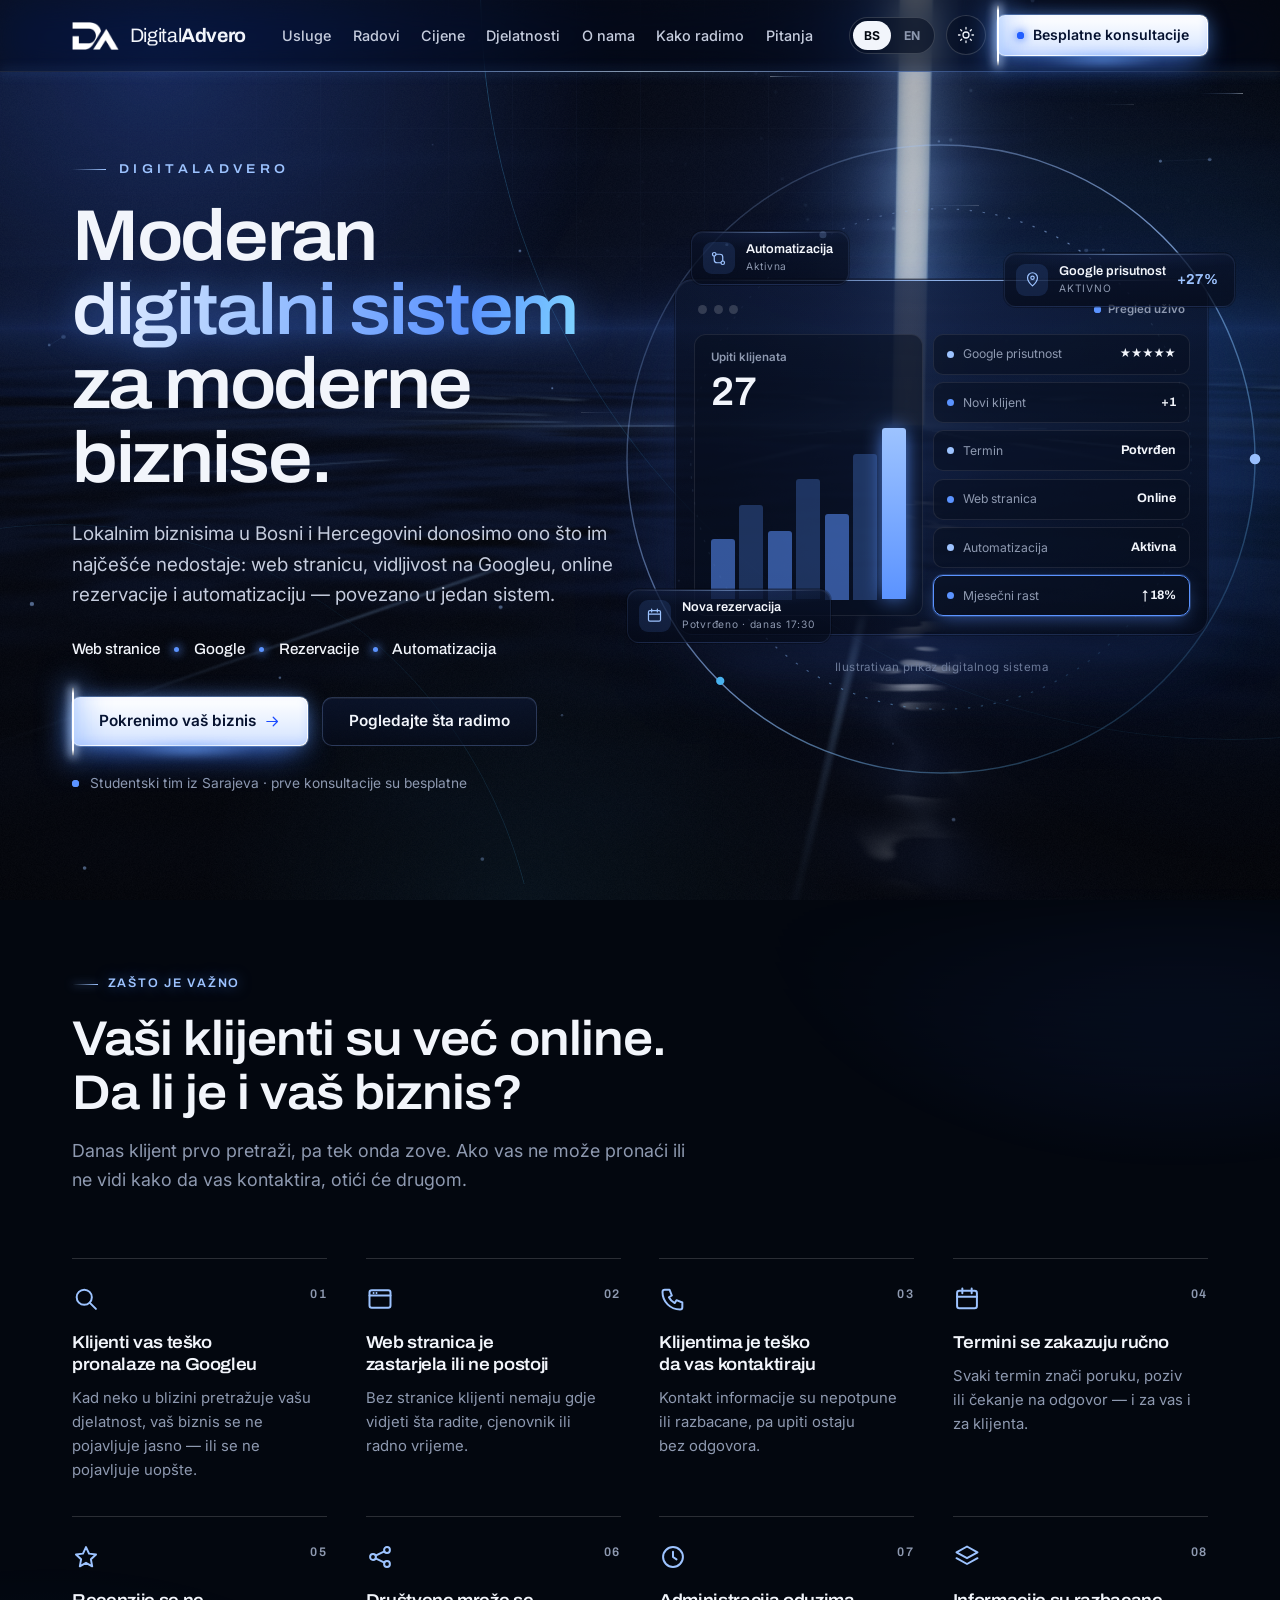
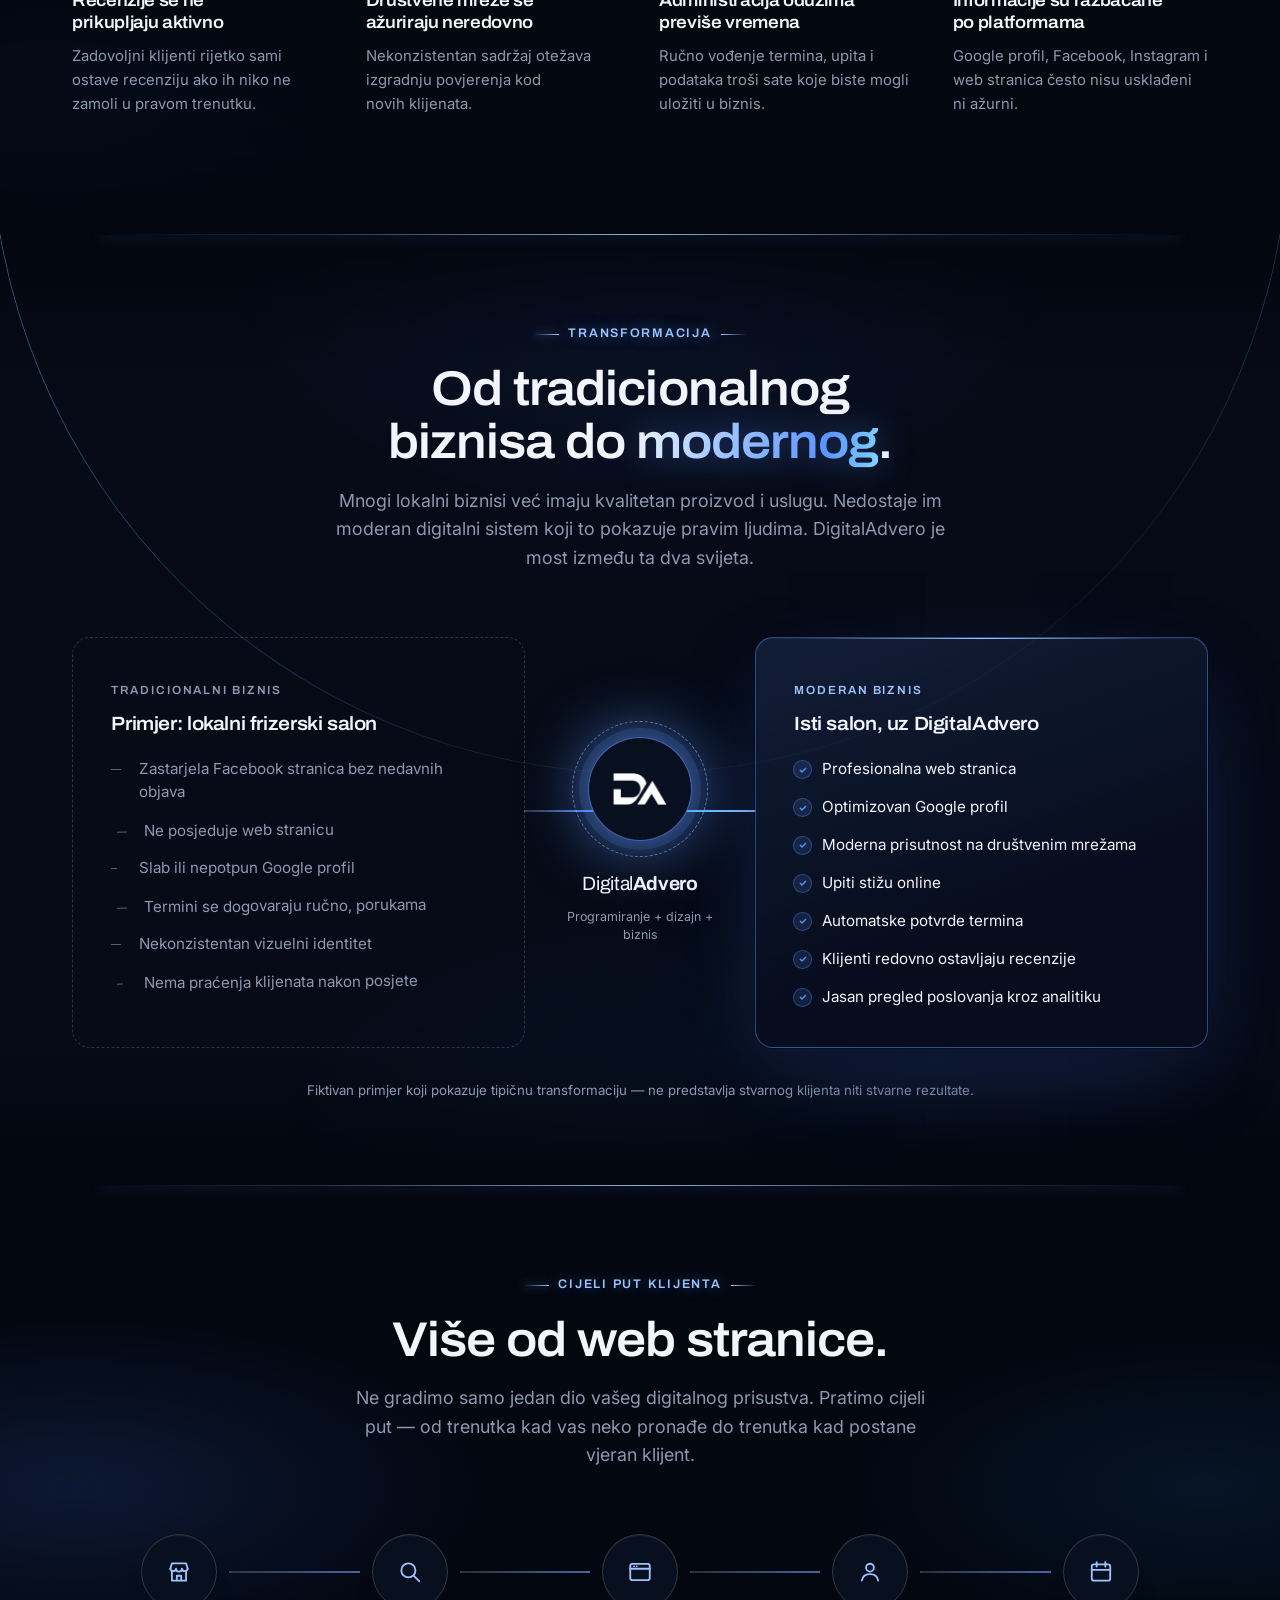
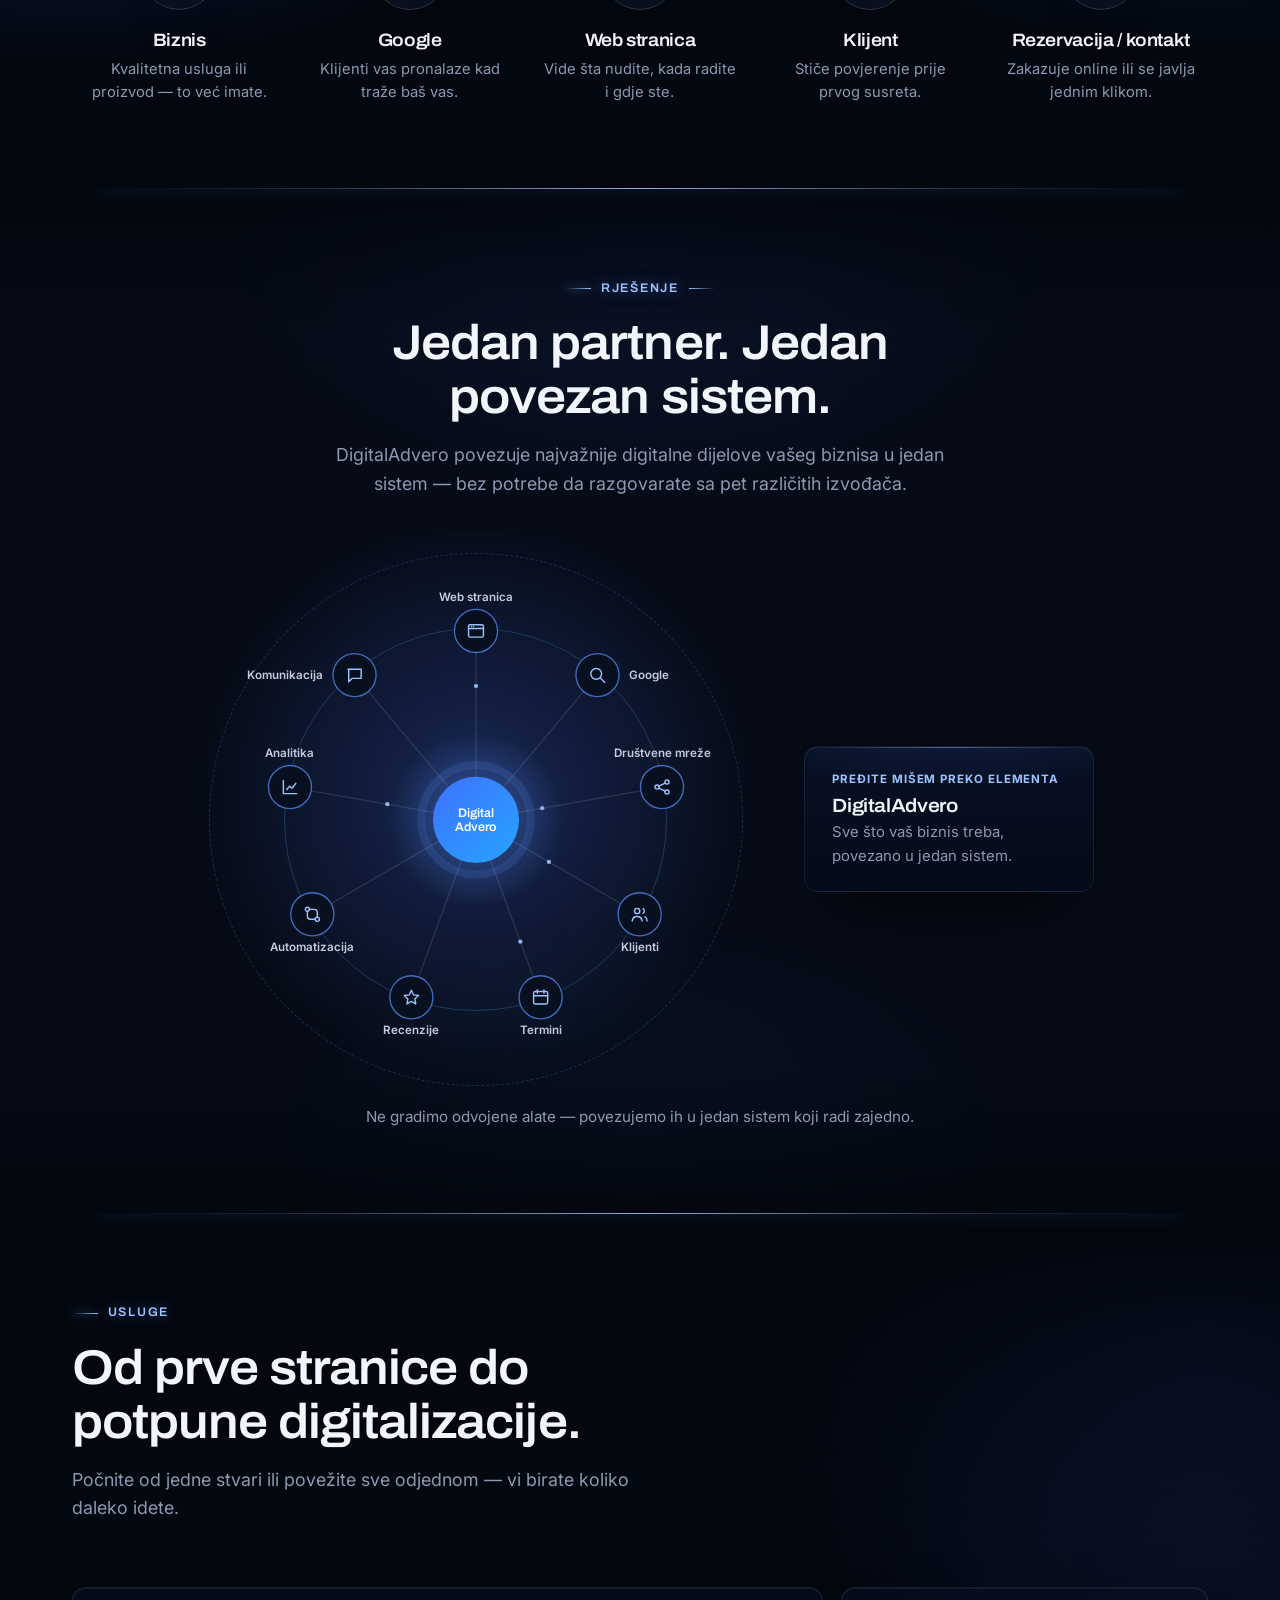
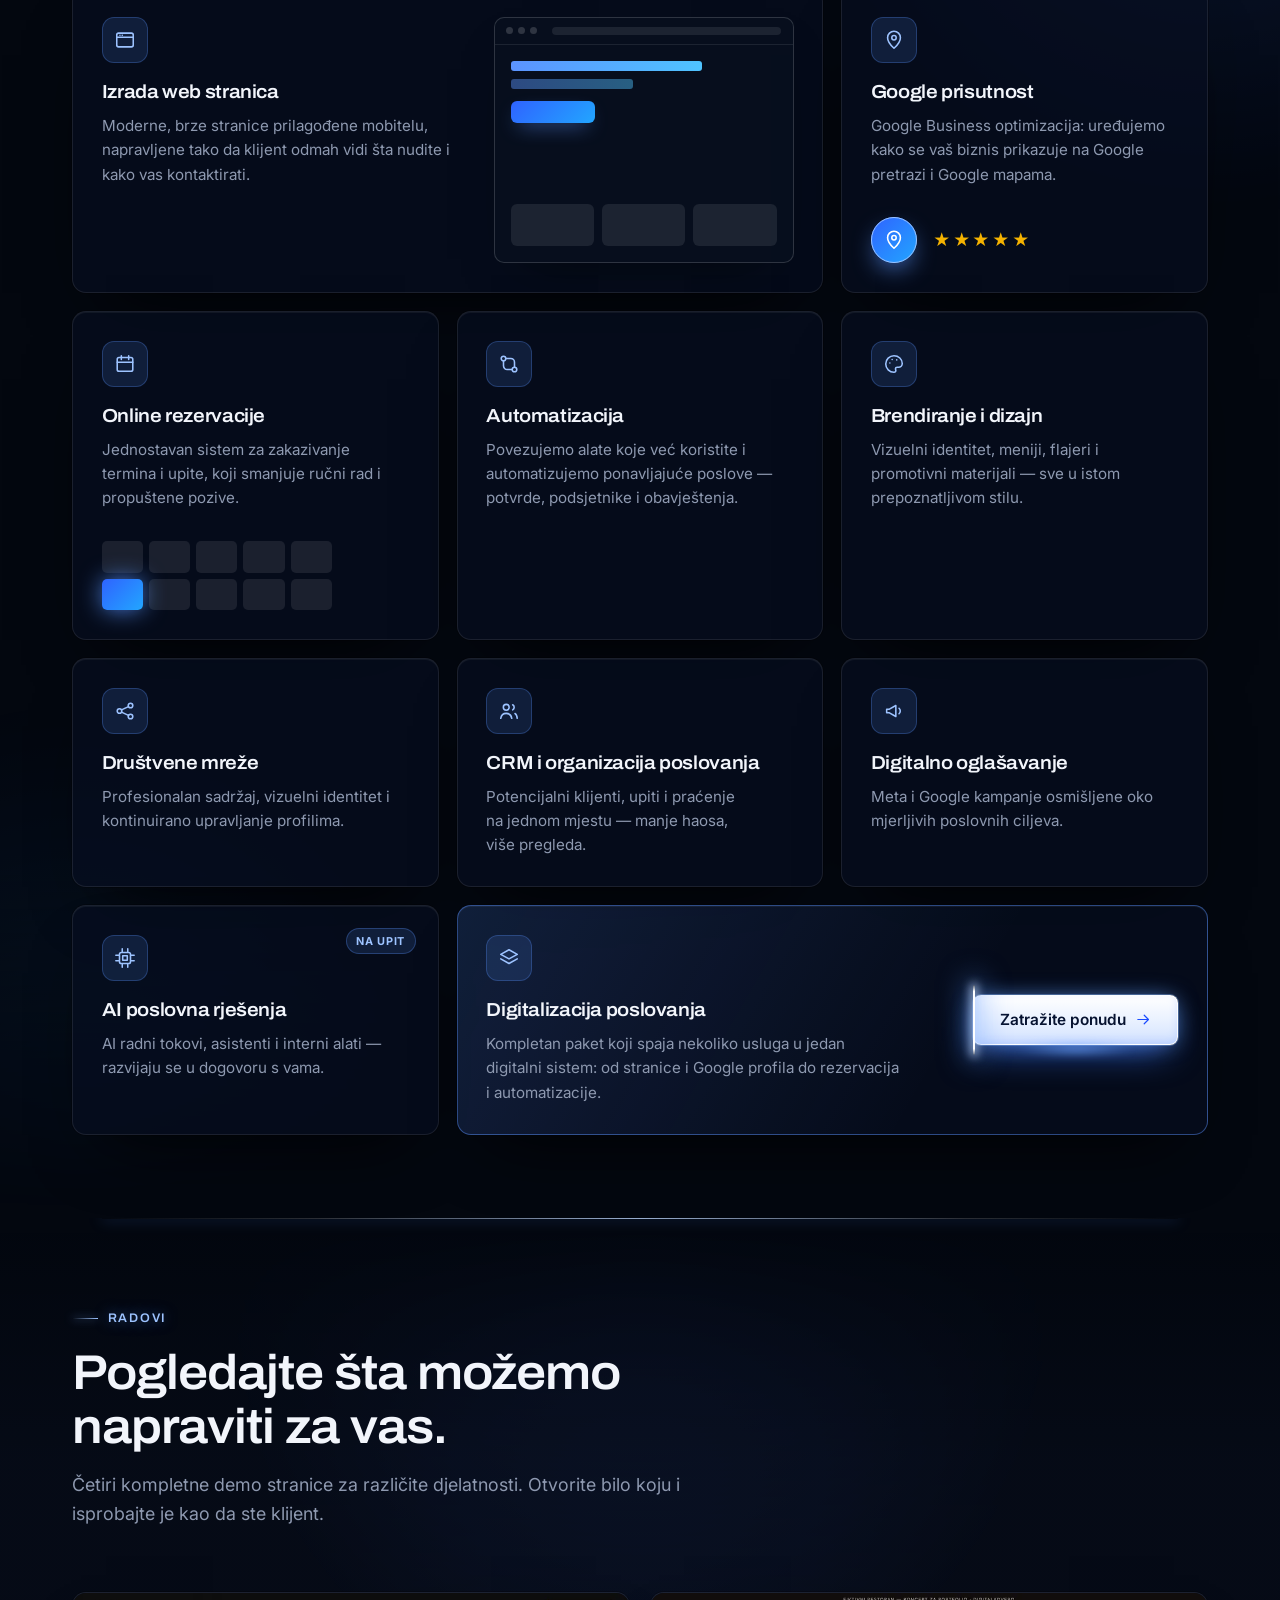
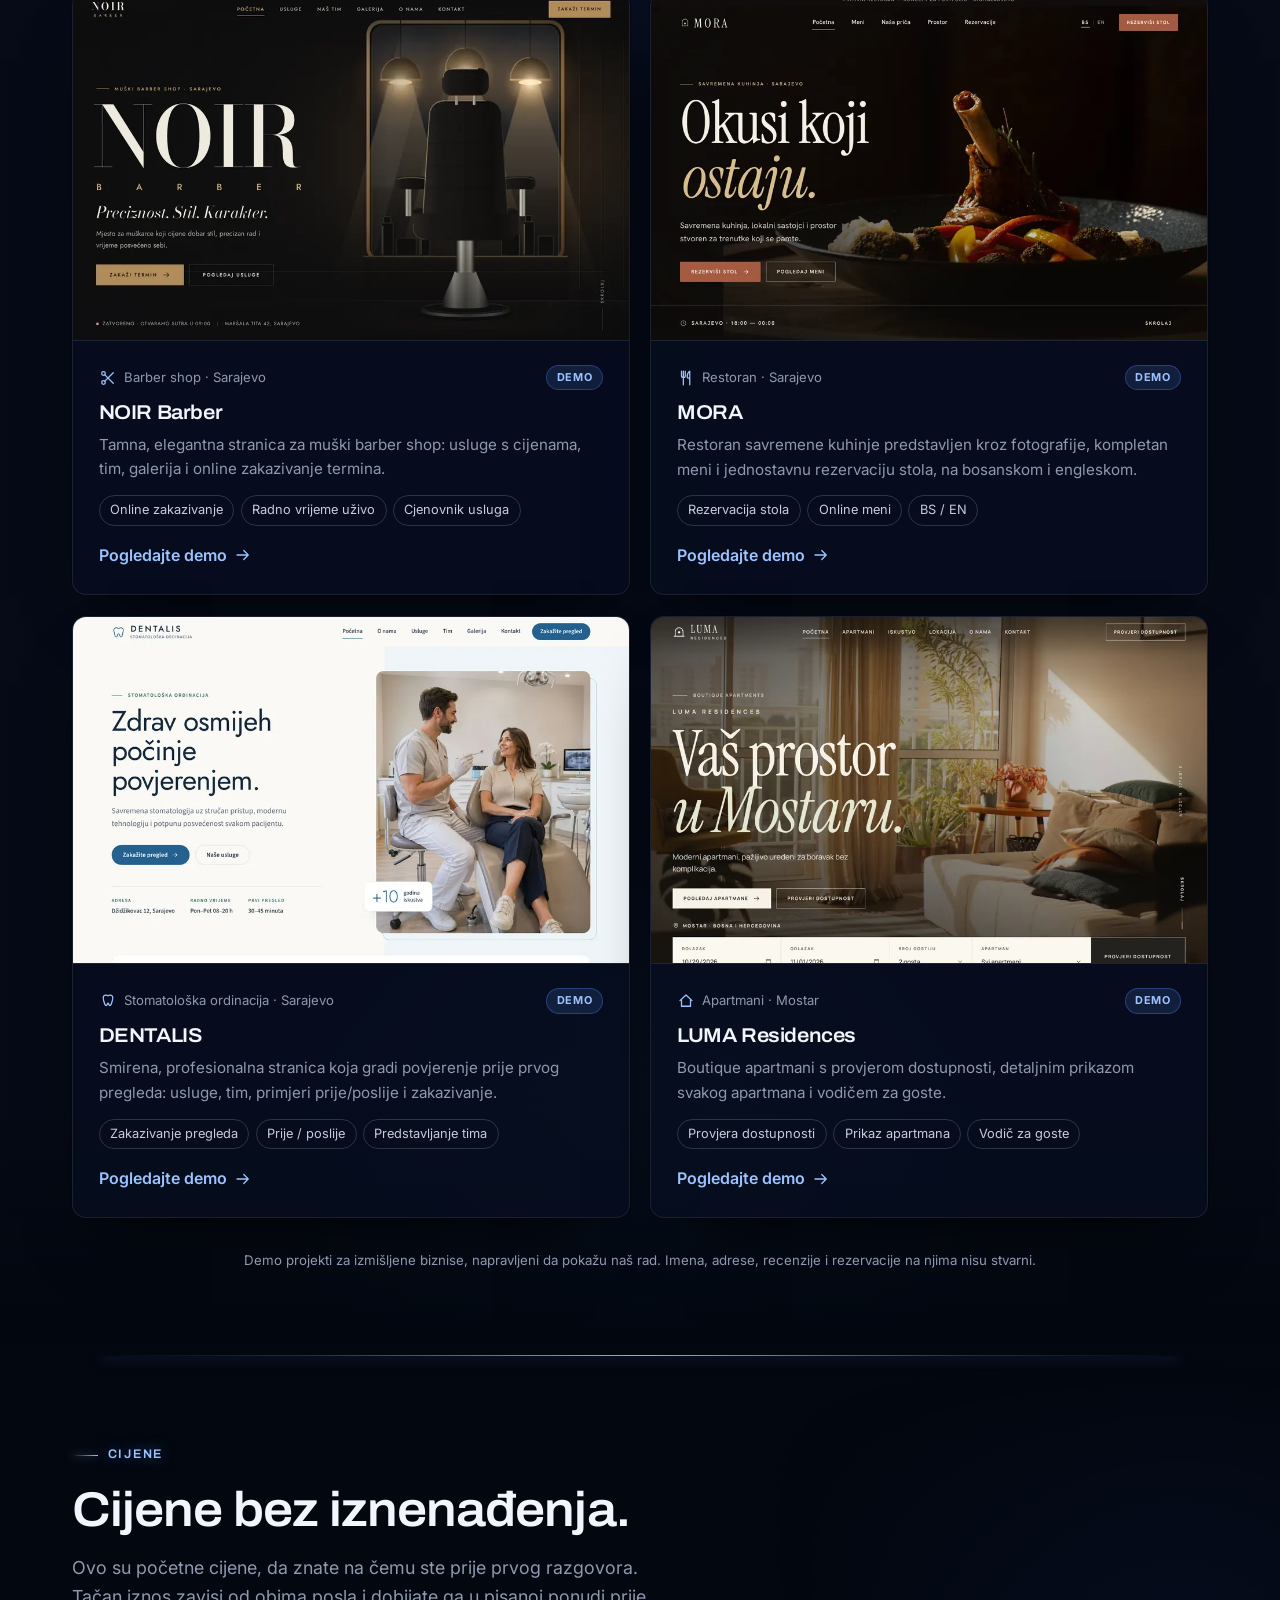
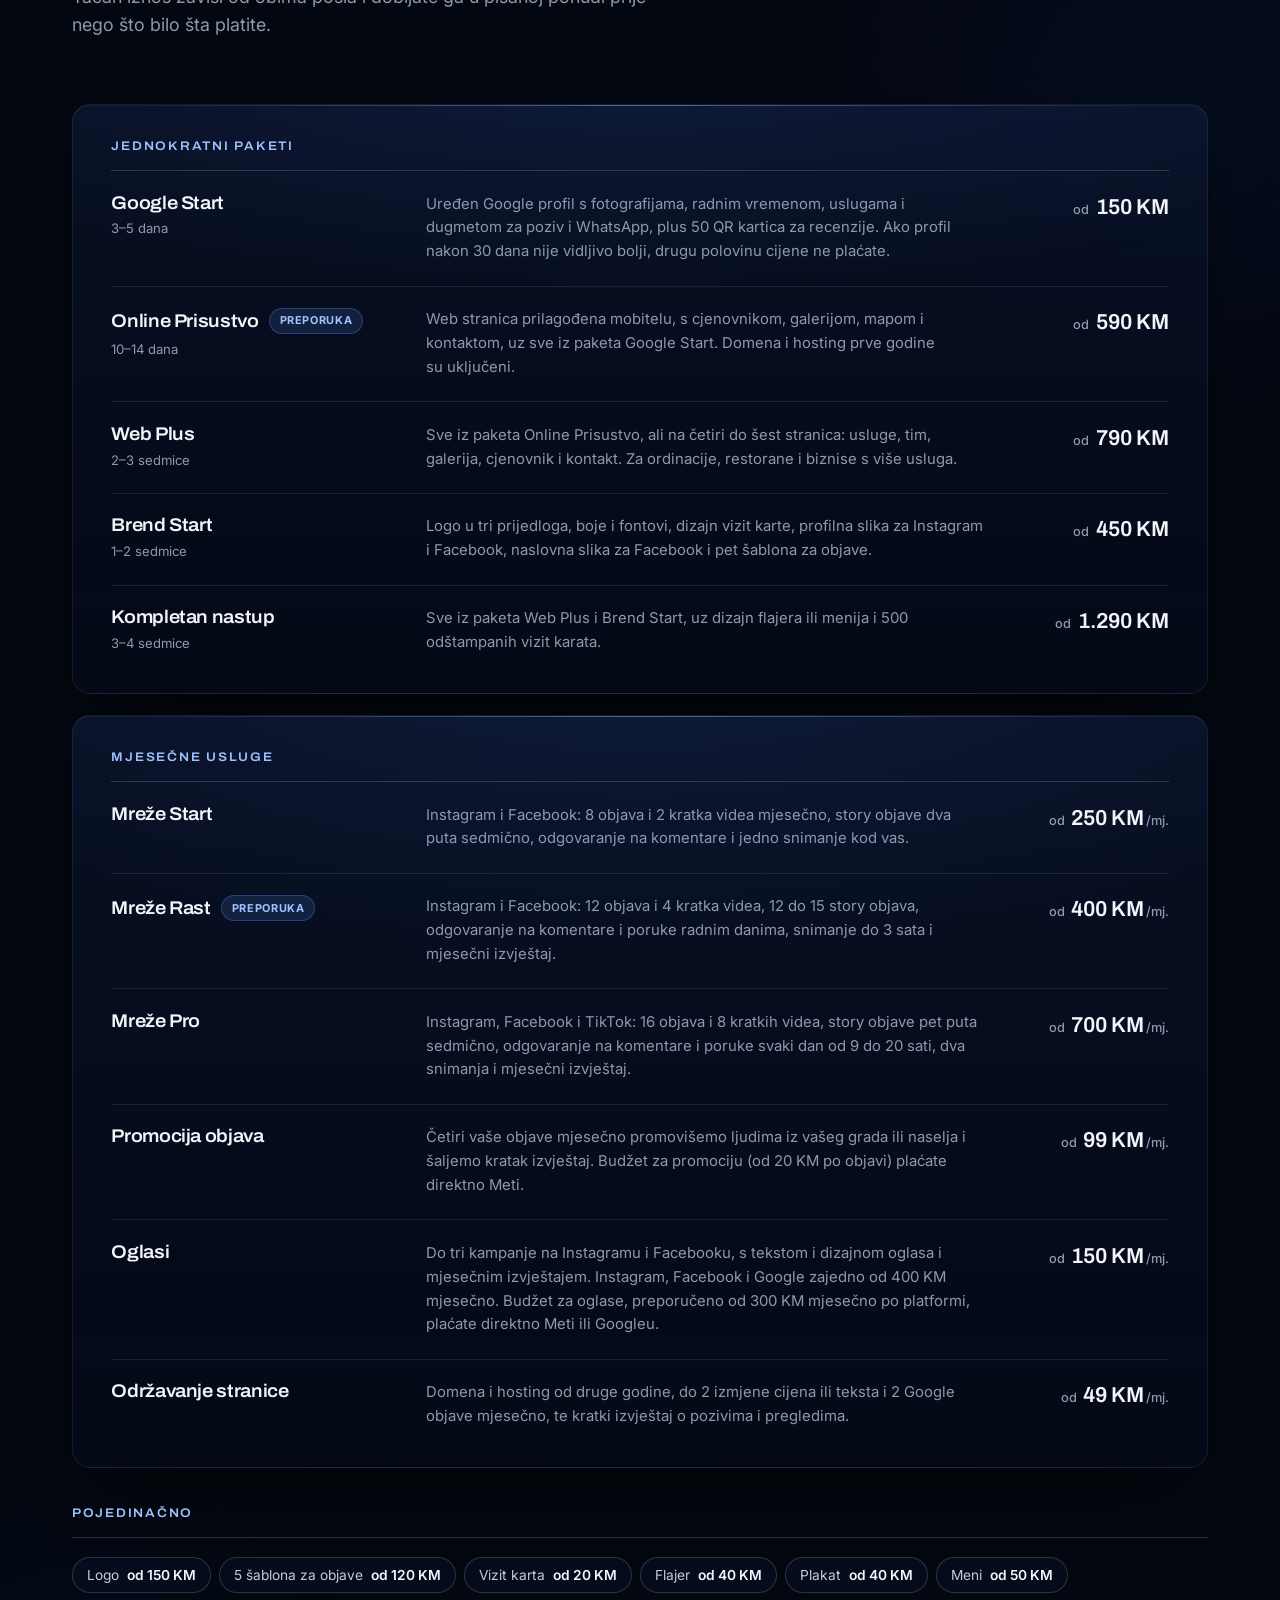
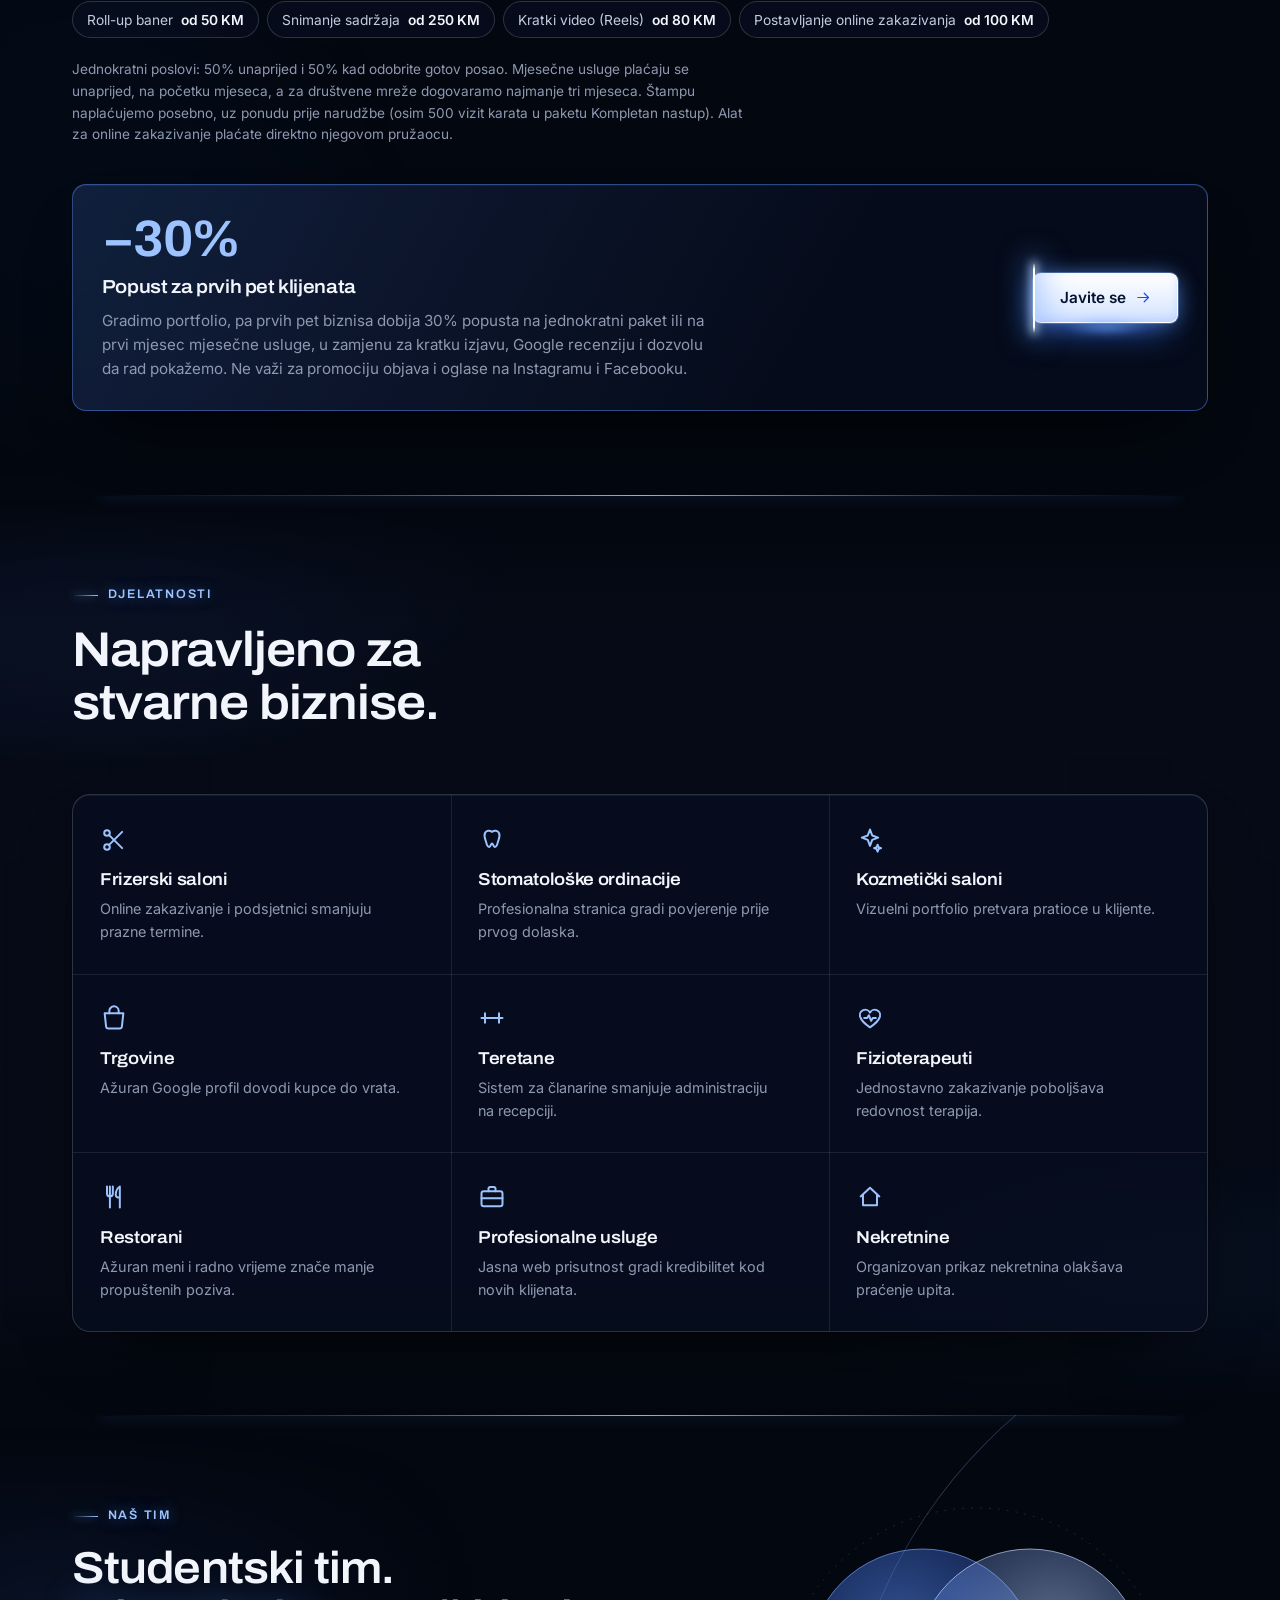
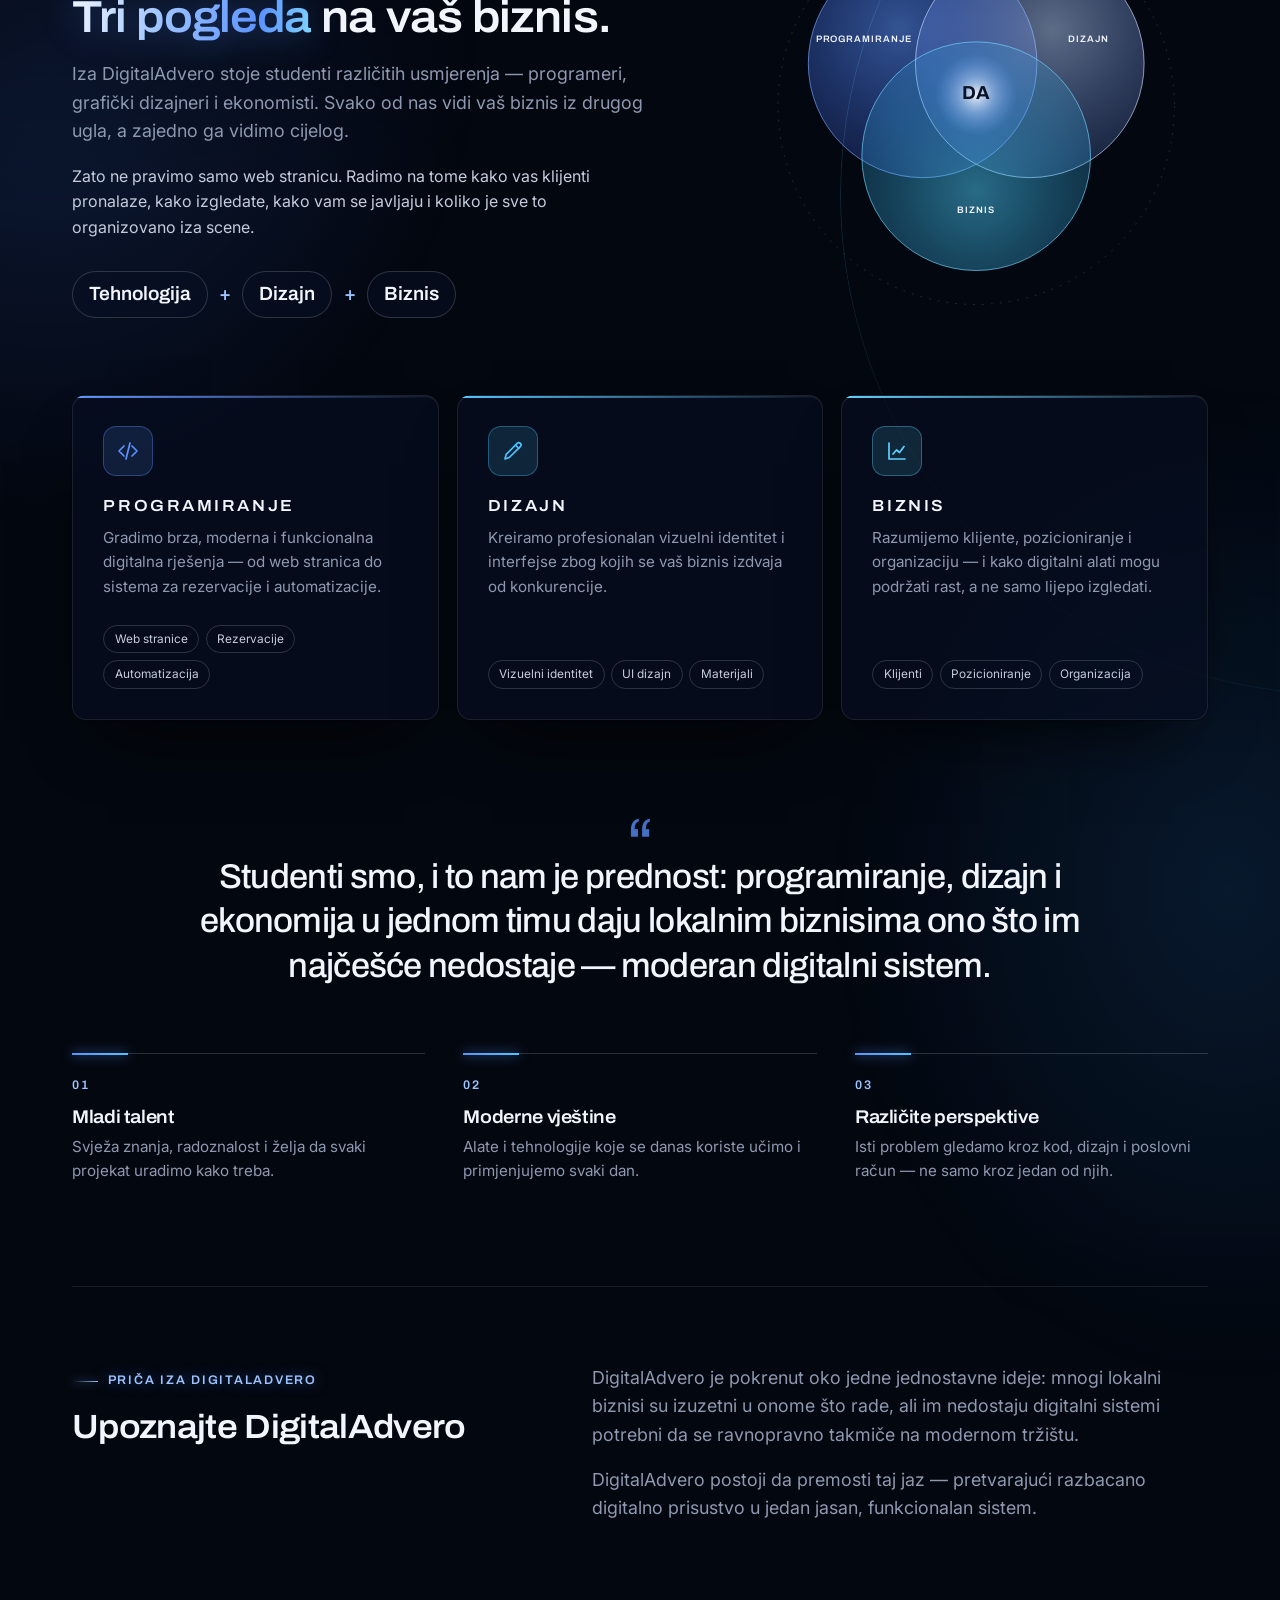
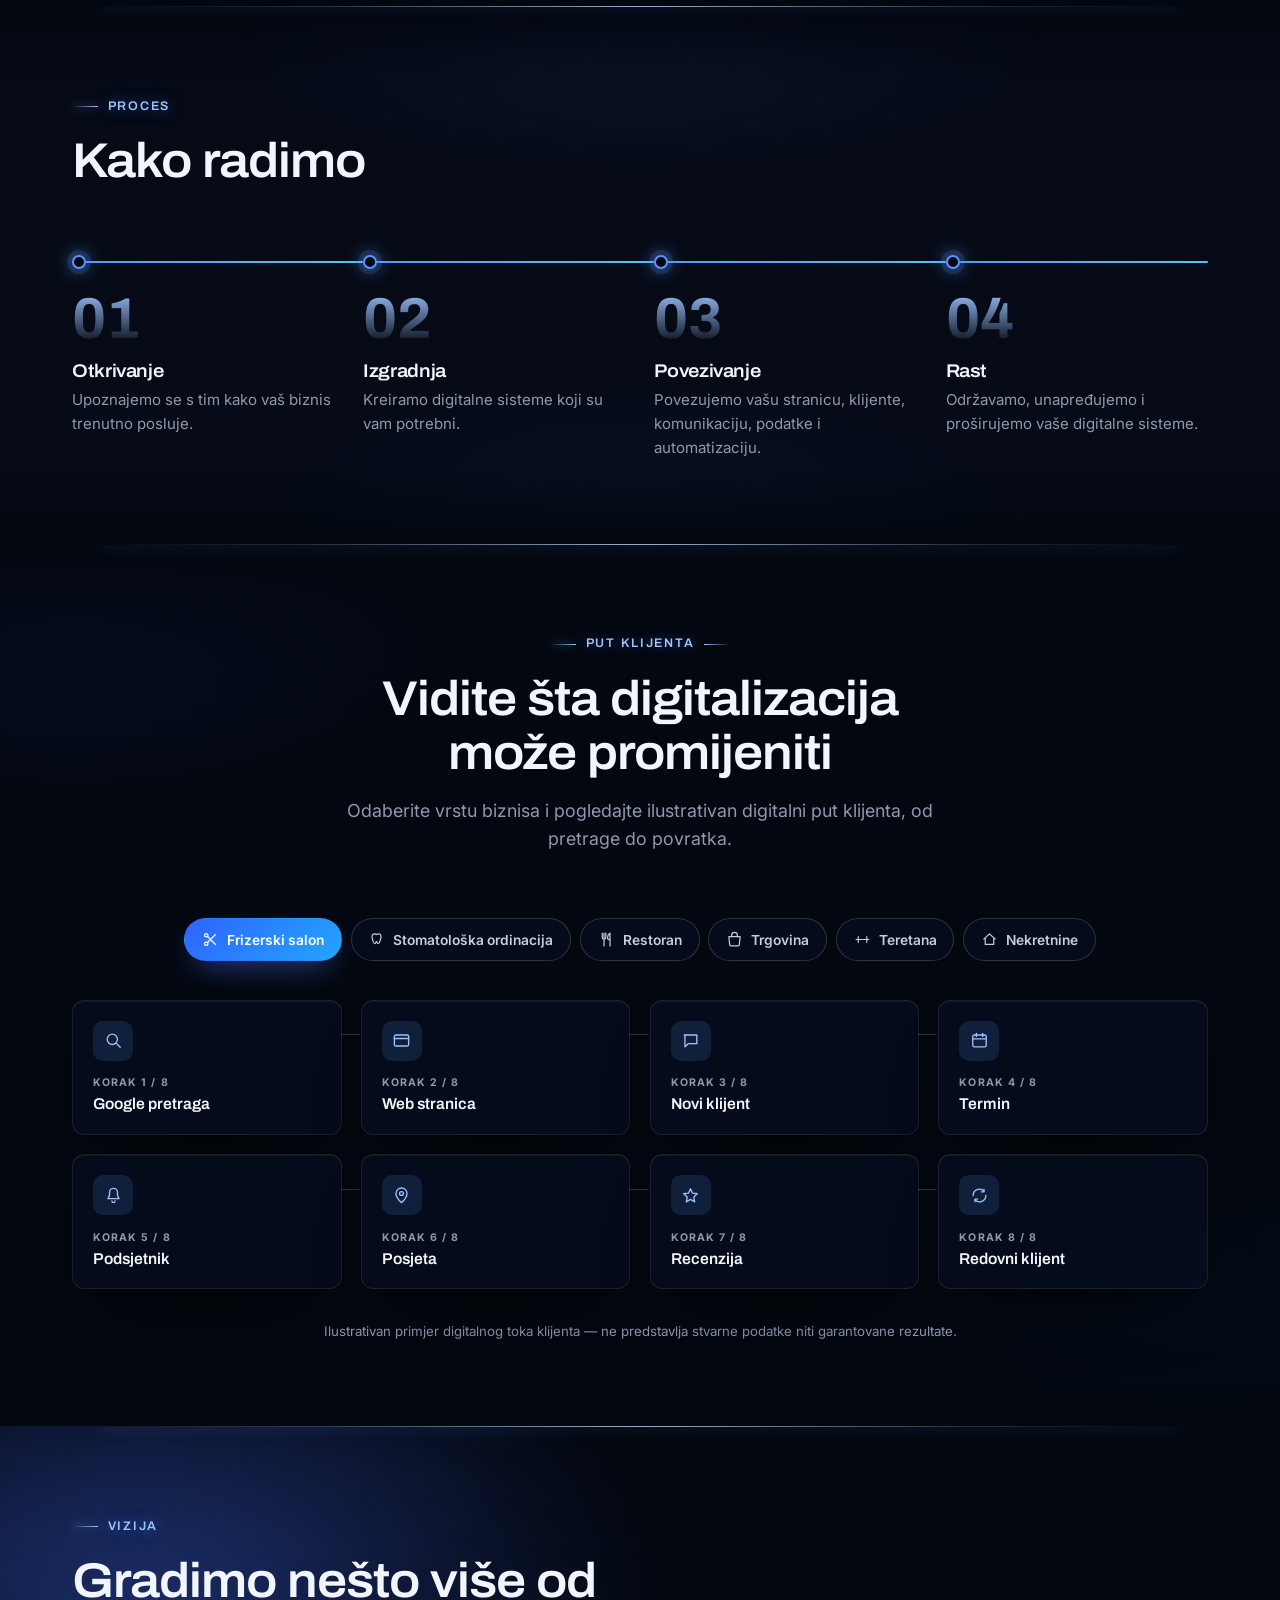
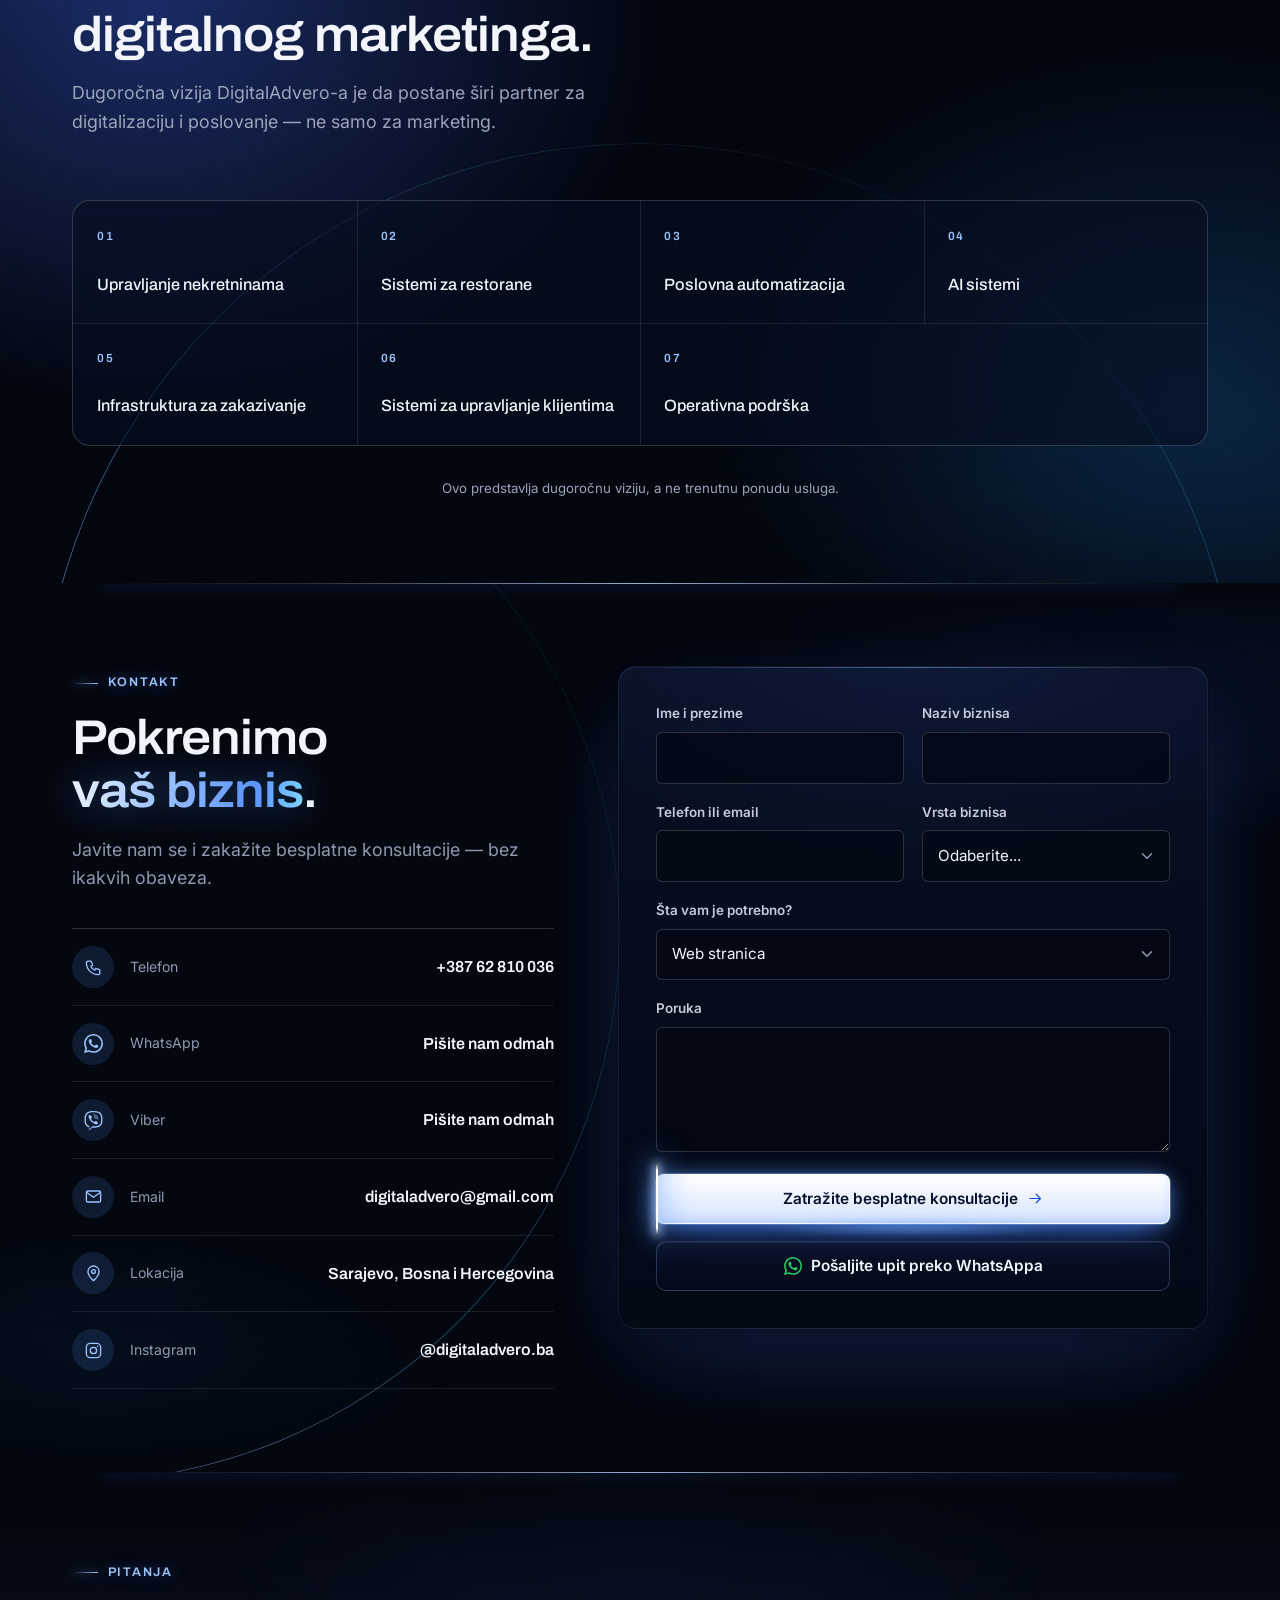
==== index.html @ 2f48a527 "Add a prices section with the approved packages Adds a "Cijene" section between Radovi and Djelatnos" ====
<!DOCTYPE html>
<html lang="bs" data-theme="dark">
<head>
<meta charset="UTF-8">
<meta name="viewport" content="width=device-width, initial-scale=1">
<title>DigitalAdvero — Digitalizacija biznisa u Bosni i Hercegovini</title>
<meta name="description" content="DigitalAdvero je studentski tim iz Sarajeva koji lokalnim biznisima u BiH gradi moderne web stranice, Google prisutnost, online rezervacije i automatizaciju.">
<meta name="robots" content="index, follow, max-image-preview:large">
<meta name="theme-color" content="#050912">
<meta name="color-scheme" content="dark light">
<!-- Update the domain below (canonical, og:url, og:image, sitemap.xml, robots.txt) once the final URL is known. See README.md -->
<link rel="canonical" href="https://digitaladvero.com/">

<meta property="og:type" content="website">
<meta property="og:site_name" content="DigitalAdvero">
<meta property="og:locale" content="bs_BA">
<meta property="og:title" content="DigitalAdvero — Digitalizacija biznisa u Bosni i Hercegovini">
<meta property="og:description" content="Studentski tim koji spaja programiranje, dizajn i ekonomiju: web stranice, Google prisutnost, online rezervacije i automatizacija za lokalne biznise u BiH.">
<meta property="og:url" content="https://digitaladvero.com/">
<meta property="og:image" content="https://digitaladvero.com/assets/og-image.png">
<meta property="og:image:width" content="1200">
<meta property="og:image:height" content="630">
<meta property="og:image:alt" content="DigitalAdvero — moderan digitalni sistem za moderne biznise">
<meta name="twitter:card" content="summary_large_image">
<meta name="twitter:title" content="DigitalAdvero — Digitalizacija biznisa u Bosni i Hercegovini">
<meta name="twitter:description" content="Web stranice, Google prisutnost, online rezervacije i automatizacija za lokalne biznise u BiH.">
<meta name="twitter:image" content="https://digitaladvero.com/assets/og-image.png">

<link rel="icon" type="image/svg+xml" href="assets/favicon.svg">
<link rel="icon" type="image/png" sizes="64x64" href="assets/favicon-64.png">
<link rel="apple-touch-icon" href="assets/apple-touch-icon.png">

<!-- Apply the saved theme before first paint (dark is the brand default) -->
<script>
(function () {
  var root = document.documentElement, theme = "dark";
  try { var saved = localStorage.getItem("da_theme"); if (saved === "light" || saved === "dark") theme = saved; } catch (e) {}
  root.setAttribute("data-theme", theme);
  root.classList.add("js");
  var m = document.querySelector('meta[name="theme-color"]');
  if (m) m.setAttribute("content", theme === "light" ? "#f4f6fc" : "#050912");
})();
</script>

<link rel="preconnect" href="https://fonts.googleapis.com">
<link rel="preconnect" href="https://fonts.gstatic.com" crossorigin>
<link href="https://fonts.googleapis.com/css2?family=Archivo:wdth,wght@100..125,400..700&family=Inter:wght@400;500;600;700&display=swap" rel="stylesheet">
<link rel="stylesheet" href="css/base.css">
<link rel="stylesheet" href="css/components.css">
<link rel="stylesheet" href="css/sections.css">

<script type="application/ld+json">
{
  "@context": "https://schema.org",
  "@type": "ProfessionalService",
  "name": "DigitalAdvero",
  "description": "Studentski tim koji lokalnim biznisima u Bosni i Hercegovini pomaže s web stranicama, Google prisutnošću, online rezervacijama i automatizacijom.",
  "url": "https://digitaladvero.com/",
  "logo": "https://digitaladvero.com/assets/apple-touch-icon.png",
  "image": "https://digitaladvero.com/assets/og-image.png",
  "email": "digitaladvero@gmail.com",
  "telephone": "+387 62 810 036",
  "address": { "@type": "PostalAddress", "addressLocality": "Sarajevo", "addressCountry": "BA" },
  "areaServed": { "@type": "Country", "name": "Bosna i Hercegovina" },
  "sameAs": ["https://www.instagram.com/digitaladvero.ba/"],
  "knowsAbout": ["Izrada web stranica", "Google Business optimizacija", "Online rezervacije", "Automatizacija poslovanja", "Branding"]
}
</script>
</head>
<body>

<!-- Icon sprite: every icon on the page is referenced from here with <use href="#i-…"> -->
<svg width="0" height="0" style="position:absolute" aria-hidden="true" focusable="false">
  <defs>
    <symbol id="i-sun" viewBox="0 0 24 24"><circle cx="12" cy="12" r="4"/><path d="M12 2v2M12 20v2M4.9 4.9l1.4 1.4M17.7 17.7l1.4 1.4M2 12h2M20 12h2M4.9 19.1l1.4-1.4M17.7 6.3l1.4-1.4"/></symbol>
    <symbol id="i-moon" viewBox="0 0 24 24"><path d="M20.5 14.2A8.5 8.5 0 0 1 9.8 3.5a8.5 8.5 0 1 0 10.7 10.7z"/></symbol>
    <symbol id="i-arrow" viewBox="0 0 24 24"><path d="M4 12h15M13 6l6 6-6 6"/></symbol>
    <symbol id="i-arrow-up" viewBox="0 0 24 24"><path d="M12 19V5M6 11l6-6 6 6"/></symbol>
    <symbol id="i-check" viewBox="0 0 24 24"><path d="M5 12.5l4.5 4.5L19 7.5"/></symbol>
    <symbol id="i-globe" viewBox="0 0 24 24"><rect x="3" y="4.5" width="18" height="15" rx="2"/><path d="M3 9h18"/><path d="M6.5 6.8h.01M9 6.8h.01"/></symbol>
    <symbol id="i-pin" viewBox="0 0 24 24"><path d="M12 21s-7-6.2-7-11.5A7 7 0 0 1 19 9.5C19 14.8 12 21 12 21z"/><circle cx="12" cy="9.5" r="2.4"/></symbol>
    <symbol id="i-calendar" viewBox="0 0 24 24"><rect x="3.5" y="5" width="17" height="15" rx="2"/><path d="M3.5 10h17M8 3v4M16 3v4"/></symbol>
    <symbol id="i-flow" viewBox="0 0 24 24"><circle cx="6" cy="6" r="2.5"/><circle cx="18" cy="18" r="2.5"/><path d="M8.5 6H14a4 4 0 0 1 4 4v5.5"/><path d="M15.5 18H10a4 4 0 0 1-4-4V8.5"/></symbol>
    <symbol id="i-palette" viewBox="0 0 24 24"><path d="M12 3a9 9 0 1 0 0 18c1.4 0 2-.9 2-1.8 0-.7-.4-1.2-.4-1.9 0-1 .8-1.8 1.8-1.8H17a4 4 0 0 0 4-4C21 6.8 17 3 12 3z"/><path d="M7.5 11h.01M10 7h.01M15 7.5h.01"/></symbol>
    <symbol id="i-chat" viewBox="0 0 24 24"><path d="M4 5h16v11H9l-4 4V5z"/></symbol>
    <symbol id="i-share" viewBox="0 0 24 24"><circle cx="6" cy="12" r="2.5"/><circle cx="18" cy="6" r="2.5"/><circle cx="18" cy="18" r="2.5"/><path d="M8.2 10.8l7.6-3.6M8.2 13.2l7.6 3.6"/></symbol>
    <symbol id="i-users" viewBox="0 0 24 24"><circle cx="9" cy="8" r="3.2"/><path d="M3 20c.5-3.4 3-5.4 6-5.4s5.5 2 6 5.4"/><path d="M16 5.2a3.2 3.2 0 0 1 0 5.6M18.5 14.8c1.4.7 2.2 2.3 2.5 5.2"/></symbol>
    <symbol id="i-user" viewBox="0 0 24 24"><circle cx="12" cy="8" r="3.6"/><path d="M4.5 20c.6-4 3.6-6 7.5-6s6.9 2 7.5 6"/></symbol>
    <symbol id="i-megaphone" viewBox="0 0 24 24"><path d="M4 10v4h3l7 4V6L7 10H4z"/><path d="M17.5 9a4 4 0 0 1 0 6"/></symbol>
    <symbol id="i-cpu" viewBox="0 0 24 24"><rect x="6" y="6" width="12" height="12" rx="2"/><rect x="9.5" y="9.5" width="5" height="5"/><path d="M9 2v3M15 2v3M9 19v3M15 19v3M2 9h3M2 15h3M19 9h3M19 15h3"/></symbol>
    <symbol id="i-layers" viewBox="0 0 24 24"><path d="M12 3l9 5-9 5-9-5 9-5z"/><path d="M3 13l9 5 9-5"/></symbol>
    <symbol id="i-code" viewBox="0 0 24 24"><path d="M8 7l-5 5 5 5M16 7l5 5-5 5M14 4l-4 16"/></symbol>
    <symbol id="i-pen" viewBox="0 0 24 24"><path d="M4 20l1.2-4.6L16.4 4.2a2.2 2.2 0 0 1 3.1 3.1L8.3 18.5 4 20z"/><path d="M14.5 6.1l3.4 3.4"/></symbol>
    <symbol id="i-chart" viewBox="0 0 24 24"><path d="M4 20V4M4 20h16"/><path d="M8 15l3.5-4 3 2.5L19 7.5"/></symbol>
    <symbol id="i-scissors" viewBox="0 0 24 24"><circle cx="6" cy="6" r="2.4"/><circle cx="6" cy="18" r="2.4"/><path d="M19 5L7.8 16.2M19 19L7.8 7.8"/></symbol>
    <symbol id="i-tooth" viewBox="0 0 24 24"><path d="M12 5c-2-1.5-5-1.2-6 1-1.3 2.8.2 5 1 8 .5 2 1 4 2.5 4s1.5-3 2.5-3 1 3 2.5 3 2-2 2.5-4c.8-3 2.3-5.2 1-8-1-2.2-4-2.5-6-1z"/></symbol>
    <symbol id="i-spark" viewBox="0 0 24 24"><path d="M12 3l1.9 5.1L19 10l-5.1 1.9L12 17l-1.9-5.1L5 10l5.1-1.9L12 3z"/><path d="M18.5 16l.8 2.2 2.2.8-2.2.8-.8 2.2-.8-2.2-2.2-.8 2.2-.8.8-2.2z"/></symbol>
    <symbol id="i-bag" viewBox="0 0 24 24"><path d="M4 8h16l-1.2 11.2a2 2 0 0 1-2 1.8H7.2a2 2 0 0 1-2-1.8L4 8z"/><path d="M8 8V6a4 4 0 0 1 8 0v2"/></symbol>
    <symbol id="i-dumbbell" viewBox="0 0 24 24"><path d="M3 12h2M19 12h2M6 8v8M18 8v8M6 12h12"/></symbol>
    <symbol id="i-pulse" viewBox="0 0 24 24"><path d="M12 20s-7-4.6-8.5-9.2A4.6 4.6 0 0 1 12 7.4a4.6 4.6 0 0 1 8.5 3.4C19 15.4 12 20 12 20z"/><path d="M7 12h2.6l1.4-2.4 2 4.8 1.4-2.4H17"/></symbol>
    <symbol id="i-utensils" viewBox="0 0 24 24"><path d="M6 3v6a2.5 2.5 0 0 0 5 0V3M8.5 3v18"/><path d="M17 21V3c-2.2 1.4-3.5 4-3.5 7 0 1.6 1.4 2.5 3.5 2.5"/></symbol>
    <symbol id="i-briefcase" viewBox="0 0 24 24"><rect x="3" y="7" width="18" height="13" rx="2"/><path d="M9 7V5a1.5 1.5 0 0 1 1.5-1.5h3A1.5 1.5 0 0 1 15 5v2M3 13h18"/></symbol>
    <symbol id="i-home" viewBox="0 0 24 24"><path d="M4 11.5 12 4l8 7.5"/><path d="M6 10v9h12v-9"/></symbol>
    <symbol id="i-search" viewBox="0 0 24 24"><circle cx="10.5" cy="10.5" r="6.5"/><path d="M15.3 15.3l5.2 5.2"/></symbol>
    <symbol id="i-phone" viewBox="0 0 24 24"><path d="M5 4h4l2 5-2.5 1.5a11 11 0 0 0 5 5L15 13l5 2v4a2 2 0 0 1-2 2A15 15 0 0 1 3 6a2 2 0 0 1 2-2z"/></symbol>
    <symbol id="i-whatsapp" viewBox="0 0 24 24"><path fill="currentColor" stroke="none" d="M17.472 14.382c-.297-.149-1.758-.867-2.03-.967-.273-.099-.471-.148-.67.15-.197.297-.767.966-.94 1.164-.173.199-.347.223-.644.075-.297-.15-1.255-.463-2.39-1.475-.883-.788-1.48-1.761-1.653-2.059-.173-.297-.018-.458.13-.606.134-.133.298-.347.446-.52.149-.174.198-.298.298-.497.099-.198.05-.371-.025-.52-.075-.149-.669-1.612-.916-2.207-.242-.579-.487-.5-.669-.51-.173-.008-.371-.01-.57-.01-.198 0-.52.074-.792.372-.272.297-1.04 1.016-1.04 2.479 0 1.462 1.065 2.875 1.213 3.074.149.198 2.096 3.2 5.077 4.487.709.306 1.262.489 1.694.625.712.227 1.36.195 1.871.118.571-.085 1.758-.719 2.006-1.413.248-.694.248-1.289.173-1.413-.074-.124-.272-.198-.57-.347m-5.421 7.403h-.004a9.87 9.87 0 01-5.031-1.378l-.361-.214-3.741.982.998-3.648-.235-.374a9.86 9.86 0 01-1.51-5.26c.001-5.45 4.436-9.884 9.888-9.884 2.64 0 5.122 1.03 6.988 2.898a9.825 9.825 0 012.893 6.994c-.003 5.45-4.437 9.884-9.885 9.884m8.413-18.297A11.815 11.815 0 0012.05 0C5.495 0 .16 5.335.157 11.892c0 2.096.547 4.142 1.588 5.945L.057 24l6.305-1.654a11.882 11.882 0 005.683 1.448h.005c6.554 0 11.89-5.335 11.893-11.893a11.821 11.821 0 00-3.48-8.413Z"/></symbol>
    <symbol id="i-viber" viewBox="0 0 24 24"><path fill="currentColor" stroke="none" d="M11.4 0C9.473.028 5.333.344 3.02 2.467 1.302 4.187.696 6.7.633 9.817.57 12.933.488 18.776 6.12 20.36h.003l-.004 2.416s-.037.977.61 1.177c.777.242 1.234-.5 1.98-1.302.407-.44.972-1.084 1.397-1.58 3.85.326 6.812-.416 7.15-.525.776-.252 5.176-.816 5.892-6.657.74-6.02-.36-9.83-2.34-11.546-.596-.55-3.006-2.3-8.375-2.323 0 0-.395-.025-1.037-.017zm.058 1.693c.545-.004.88.017.88.017 4.542.02 6.717 1.388 7.222 1.846 1.675 1.435 2.53 4.868 1.906 9.897v.002c-.604 4.878-4.174 5.184-4.832 5.395-.28.09-2.882.737-6.153.524 0 0-2.436 2.94-3.197 3.704-.12.12-.26.167-.352.144-.13-.033-.166-.188-.165-.414l.02-4.018c-4.762-1.32-4.485-6.292-4.43-8.895.054-2.604.543-4.738 1.996-6.173 1.96-1.773 5.474-2.018 7.11-2.03zm.38 2.602c-.167 0-.303.135-.304.302 0 .167.133.303.3.305 1.624.01 2.946.537 4.028 1.592 1.073 1.046 1.62 2.468 1.633 4.334.002.167.14.3.307.3.166-.002.3-.138.3-.304-.014-1.984-.618-3.596-1.816-4.764-1.19-1.16-2.692-1.753-4.447-1.765zm-3.96.695c-.19-.032-.4.005-.616.117l-.01.002c-.43.247-.816.562-1.146.932-.002.004-.006.004-.008.008-.267.323-.42.638-.46.948-.008.046-.01.093-.007.14 0 .136.022.27.065.4l.013.01c.135.48.473 1.276 1.205 2.604.42.768.903 1.5 1.446 2.186.27.344.56.673.87.984l.132.132c.31.308.64.6.984.87.686.543 1.418 1.027 2.186 1.447 1.328.733 2.126 1.07 2.604 1.206l.01.014c.13.042.265.064.402.063.046.002.092 0 .138-.008.31-.036.627-.19.948-.46.004 0 .003-.002.008-.005.37-.33.683-.72.93-1.148l.003-.01c.225-.432.15-.842-.18-1.12-.004 0-.698-.58-1.037-.83-.36-.255-.73-.492-1.113-.71-.51-.285-1.032-.106-1.248.174l-.447.564c-.23.283-.657.246-.657.246-3.12-.796-3.955-3.955-3.955-3.955s-.037-.426.248-.656l.563-.448c.277-.215.456-.737.17-1.248-.217-.383-.454-.756-.71-1.115-.25-.34-.826-1.033-.83-1.035-.137-.165-.31-.265-.502-.297zm4.49.88c-.158.002-.29.124-.3.282-.01.167.115.312.282.324 1.16.085 2.017.466 2.645 1.15.63.688.93 1.524.906 2.57-.002.168.13.306.3.31.166.003.305-.13.31-.297.025-1.175-.334-2.193-1.067-2.994-.74-.81-1.777-1.253-3.05-1.346h-.024zm.463 1.63c-.16.002-.29.127-.3.287-.008.167.12.31.288.32.523.028.875.175 1.113.422.24.245.388.62.416 1.164.01.167.15.295.318.287.167-.008.295-.15.287-.317-.03-.644-.215-1.178-.58-1.557-.367-.378-.893-.574-1.52-.607h-.018z"/></symbol>
    <symbol id="i-star" viewBox="0 0 24 24"><path d="M12 3.5l2.6 5.6 6 .7-4.4 4.2 1.1 6-5.3-3-5.3 3 1.1-6-4.4-4.2 6-.7z"/></symbol>
    <symbol id="i-clock" viewBox="0 0 24 24"><circle cx="12" cy="12" r="8.5"/><path d="M12 7.5V12l3 2"/></symbol>
    <symbol id="i-store" viewBox="0 0 24 24"><path d="M4 9l1.5-5h13L20 9"/><path d="M4 9a2.7 2.7 0 0 0 5.3 0 2.7 2.7 0 0 0 5.4 0A2.7 2.7 0 0 0 20 9"/><path d="M5.5 12v8h13v-8M10 20v-4.5h4V20"/></symbol>
    <symbol id="i-mail" viewBox="0 0 24 24"><rect x="3" y="5" width="18" height="14" rx="2"/><path d="M3.5 7l8.5 6 8.5-6"/></symbol>
    <symbol id="i-instagram" viewBox="0 0 24 24"><rect x="3" y="3" width="18" height="18" rx="5"/><circle cx="12" cy="12" r="4"/><path d="M17.2 6.8h.01"/></symbol>
  </defs>
</svg>

<a class="skip-link" href="#main" data-i18n="a11y.skip">Preskoči na sadržaj</a>

<!-- Layered page background: ambient orbs, architectural grid, film grain -->
<div class="bg-stage" aria-hidden="true">
  <span class="bg-orb bg-orb--a" data-py="0.05"></span>
  <span class="bg-orb bg-orb--b" data-py="-0.04"></span>
  <span class="bg-orb bg-orb--c" data-py="0.03"></span>
  <span class="bg-grid"></span>
  <span class="bg-grain"></span>
</div>

<!-- ======================= NAVIGATION ======================= -->
<header class="nav" id="siteNav">
  <div class="container nav-inner">
    <a href="#top" class="brand" aria-label="DigitalAdvero — početna" data-i18n-attrs="aria-label:nav.home">
      <span class="brand-mark" aria-hidden="true">
        <img class="logo-on-dark" src="assets/logo-mark-dark.png" alt="" width="220" height="132">
        <img class="logo-on-light" src="assets/logo-mark-light.png" alt="" width="220" height="132">
      </span>
      <span class="brand-word">Digital<b>Advero</b></span>
    </a>

    <nav class="nav-links" id="navLinks" aria-label="Glavna navigacija" data-i18n-attrs="aria-label:nav.label">
      <a href="#usluge" data-i18n="nav.services">Usluge</a>
      <a href="#radovi" data-i18n="nav.work">Radovi</a>
      <a href="#cijene" data-i18n="nav.prices">Cijene</a>
      <a href="#djelatnosti" data-i18n="nav.industries">Djelatnosti</a>
      <a href="#about" data-i18n="nav.about">O nama</a>
      <a href="#kako" data-i18n="nav.how">Kako radimo</a>
      <a href="#faq" data-i18n="nav.faq">Pitanja</a>
      <span class="nav-indicator" id="navIndicator" aria-hidden="true"></span>
    </nav>

    <div class="nav-right">
      <div class="lang-toggle" role="group" aria-label="Odabir jezika" data-i18n-attrs="aria-label:nav.lang">
        <button type="button" data-lang="bs" aria-pressed="true">BS</button>
        <button type="button" data-lang="en" aria-pressed="false">EN</button>
      </div>
      <button type="button" class="theme-toggle" data-theme-toggle aria-label="Prebaci na svijetlu temu">
        <svg class="ico icon-sun" viewBox="0 0 24 24" aria-hidden="true"><use href="#i-sun"/></svg>
        <svg class="ico icon-moon" viewBox="0 0 24 24" aria-hidden="true"><use href="#i-moon"/></svg>
      </button>
      <a href="#kontakt" class="btn btn-primary btn-sm nav-cta magnetic"><span class="cta-dot" aria-hidden="true"></span><span data-i18n="nav.cta">Besplatne konsultacije</span></a>
      <button type="button" class="menu-btn" id="menuBtn" aria-label="Otvori meni" aria-expanded="false" aria-controls="mobilePanel" data-i18n-attrs="aria-label:nav.menu">
        <span></span><span></span><span></span>
      </button>
    </div>
  </div>
</header>

<div class="mobile-panel" id="mobilePanel" inert>
  <nav class="mobile-links" aria-label="Mobilna navigacija" data-i18n-attrs="aria-label:nav.label">
    <a href="#usluge"><small>01</small><span data-i18n="nav.services">Usluge</span></a>
    <a href="#radovi"><small>02</small><span data-i18n="nav.work">Radovi</span></a>
    <a href="#cijene"><small>03</small><span data-i18n="nav.prices">Cijene</span></a>
    <a href="#djelatnosti"><small>04</small><span data-i18n="nav.industries">Djelatnosti</span></a>
    <a href="#about"><small>05</small><span data-i18n="nav.about">O nama</span></a>
    <a href="#kako"><small>06</small><span data-i18n="nav.how">Kako radimo</span></a>
    <a href="#faq"><small>07</small><span data-i18n="nav.faq">Pitanja</span></a>
  </nav>
  <div class="mobile-foot">
    <div class="lang-toggle" role="group" aria-label="Odabir jezika" data-i18n-attrs="aria-label:nav.lang">
      <button type="button" data-lang="bs" aria-pressed="true">BS</button>
      <button type="button" data-lang="en" aria-pressed="false">EN</button>
    </div>
    <a href="#kontakt" class="btn btn-primary btn-block" data-i18n="hero.cta1">Pokrenimo vaš biznis</a>
  </div>
</div>

<main id="main">

<!-- ======================= HERO ======================= -->
<section class="hero" id="top" aria-labelledby="hero-title">
  <div class="hero-lights" aria-hidden="true">
    <span class="hero-beam"></span>
    <span class="arc hero-arc hero-arc--1" data-py="0.1"></span>
    <span class="arc hero-arc hero-arc--2" data-py="-0.07"></span>
    <canvas class="hero-particles" id="heroParticles"></canvas>
  </div>

  <div class="container hero-grid">
    <div class="hero-copy">
      <h1 class="hero-title" id="hero-title">
        <span class="hero-brand reveal">DigitalAdvero</span>
        <span class="hero-headline reveal" style="--d:.08s" data-i18n-html="hero.title">Moderan <span class="text-gradient">digitalni sistem</span> za moderne biznise.</span>
      </h1>
      <p class="hero-lede reveal" style="--d:.16s" data-i18n="hero.lede">Lokalnim biznisima u Bosni i Hercegovini donosimo ono što im najčešće nedostaje: web stranicu, vidljivost na Googleu, online rezervacije i automatizaciju — povezano u jedan sistem.</p>
      <ul class="hero-keywords reveal" style="--d:.22s" aria-label="Šta radimo" data-i18n-attrs="aria-label:hero.kwlabel">
        <li data-i18n="hero.kw1">Web stranice</li>
        <li data-i18n="hero.kw2">Google</li>
        <li data-i18n="hero.kw3">Rezervacije</li>
        <li data-i18n="hero.kw4">Automatizacija</li>
      </ul>
      <div class="btn-row hero-actions reveal" style="--d:.3s">
        <a href="#kontakt" class="btn btn-primary magnetic"><span data-i18n="hero.cta1">Pokrenimo vaš biznis</span> <svg class="ico btn-arrow" viewBox="0 0 24 24" aria-hidden="true"><use href="#i-arrow"/></svg></a>
        <a href="#radovi" class="btn btn-secondary" data-i18n="hero.cta2">Pogledajte šta radimo</a>
      </div>
      <p class="hero-note reveal" style="--d:.38s"><span class="live-dot" aria-hidden="true"></span><span data-i18n="hero.note">Studentski tim iz Sarajeva · prve konsultacije su besplatne</span></p>
    </div>

    <div class="hero-visual reveal reveal--scale" style="--d:.2s" aria-hidden="true">
      <span class="hero-halo"></span>
      <svg class="hero-orbit" viewBox="0 0 560 560" fill="none">
        <defs>
          <linearGradient id="orbitStroke" x1="0" y1="0" x2="1" y2="1">
            <stop offset="0" stop-color="var(--accent-2)" stop-opacity="0"/>
            <stop offset=".5" stop-color="var(--accent-2)" stop-opacity=".7"/>
            <stop offset="1" stop-color="var(--violet)" stop-opacity="0"/>
          </linearGradient>
        </defs>
        <circle cx="280" cy="280" r="266" stroke="url(#orbitStroke)" stroke-width="1.2"/>
        <circle cx="280" cy="280" r="212" stroke="url(#orbitStroke)" stroke-width="1" stroke-dasharray="2 9"/>
        <circle cx="546" cy="280" r="4.5" fill="var(--accent-2)"/>
        <circle cx="93" cy="468" r="3.5" fill="var(--violet)"/>
        <circle cx="180" cy="90" r="3" fill="var(--accent-2)"/>
      </svg>

      <div class="dash glass tilt" data-tilt>
        <div class="dash-top">
          <span class="dash-dot"></span><span class="dash-dot"></span><span class="dash-dot"></span>
          <span class="dash-live"><span class="pulse-dot"></span><span data-i18n="dash.live">Pregled uživo</span></span>
        </div>
        <div class="dash-body">
          <div class="dash-card dash-chart">
            <h4 data-i18n="dash.inquiries">Upiti klijenata</h4>
            <div class="dash-big count-num" data-count-to="27">0</div>
            <div class="dash-bars">
              <span style="--h:35%"></span><span style="--h:55%"></span><span style="--h:40%"></span><span style="--h:70%"></span><span style="--h:50%"></span><span style="--h:85%"></span><span style="--h:100%"></span>
            </div>
          </div>
          <div class="dash-status">
            <div class="status-pill"><span class="status-dot"></span><span class="status-label" data-i18n="dash.st.google">Google prisutnost</span><span class="status-val">★★★★★</span></div>
            <div class="status-pill"><span class="status-dot is-blue"></span><span class="status-label" data-i18n="dash.st.newclient">Novi klijent</span><span class="status-val">+1</span></div>
            <div class="status-pill"><span class="status-dot"></span><span class="status-label" data-i18n="dash.st.appt">Termin</span><span class="status-val" data-i18n="dash.st.apptval">Potvrđen</span></div>
            <div class="status-pill"><span class="status-dot is-blue"></span><span class="status-label" data-i18n="dash.st.website">Web stranica</span><span class="status-val" data-i18n="dash.st.websiteval">Online</span></div>
            <div class="status-pill"><span class="status-dot"></span><span class="status-label" data-i18n="dash.st.automation">Automatizacija</span><span class="status-val" data-i18n="dash.st.automationval">Aktivna</span></div>
            <div class="status-pill"><span class="status-dot is-blue"></span><span class="status-label" data-i18n="dash.st.growth">Mjesečni rast</span><span class="status-val">↑ 18%</span></div>
          </div>
        </div>
      </div>

      <div class="float-chip glass fc-1">
        <span class="fc-icon"><svg class="ico" viewBox="0 0 24 24"><use href="#i-pin"/></svg></span>
        <span class="fc-text"><b data-i18n="dash.st.google">Google prisutnost</b><small data-i18n="chip.active">AKTIVNO</small></span>
        <span class="fc-metric">+27%</span>
      </div>
      <div class="float-chip glass fc-2">
        <span class="fc-icon"><svg class="ico" viewBox="0 0 24 24"><use href="#i-calendar"/></svg></span>
        <span class="fc-text"><b data-i18n="chip.booking">Nova rezervacija</b><small data-i18n="chip.booking.st">Potvrđeno · danas 17:30</small></span>
      </div>
      <div class="float-chip glass fc-3">
        <span class="fc-icon"><svg class="ico" viewBox="0 0 24 24"><use href="#i-flow"/></svg></span>
        <span class="fc-text"><b data-i18n="dash.st.automation">Automatizacija</b><small data-i18n="dash.st.automationval">Aktivna</small></span>
      </div>
      <p class="hero-visual-note" data-i18n="hero.illus">Ilustrativan prikaz digitalnog sistema</p>
    </div>
  </div>
</section>

<!-- ======================= PROBLEM ======================= -->
<section class="section" id="problem" style="--gx1:92%;--gy1:0%;--gx2:4%;--gy2:100%">
  <div class="container">
    <div class="section-head reveal">
      <span class="eyebrow" data-i18n="problem.eyebrow">Zašto je važno</span>
      <h2 class="h2" data-i18n="problem.title">Vaši klijenti su već online. Da li je i vaš biznis?</h2>
      <p class="lede" data-i18n="problem.lede">Danas klijent prvo pretraži, pa tek onda zove. Ako vas ne može pronaći ili ne vidi kako da vas kontaktira, otići će drugom.</p>
    </div>
    <ol class="pain-grid">
      <li class="pain reveal" style="--d:0s"><span class="pain-num">01</span><svg class="ico" viewBox="0 0 24 24" aria-hidden="true"><use href="#i-search"/></svg><h3 data-i18n="problem.1.h">Klijenti vas teško pronalaze na Googleu</h3><p data-i18n="problem.1.p">Kad neko u blizini pretražuje vašu djelatnost, vaš biznis se ne pojavljuje jasno — ili se ne pojavljuje uopšte.</p></li>
      <li class="pain reveal" style="--d:.06s"><span class="pain-num">02</span><svg class="ico" viewBox="0 0 24 24" aria-hidden="true"><use href="#i-globe"/></svg><h3 data-i18n="problem.2.h">Web stranica je zastarjela ili ne postoji</h3><p data-i18n="problem.2.p">Bez stranice klijenti nemaju gdje vidjeti šta radite, cjenovnik ili radno vrijeme.</p></li>
      <li class="pain reveal" style="--d:.12s"><span class="pain-num">03</span><svg class="ico" viewBox="0 0 24 24" aria-hidden="true"><use href="#i-phone"/></svg><h3 data-i18n="problem.3.h">Klijentima je teško da vas kontaktiraju</h3><p data-i18n="problem.3.p">Kontakt informacije su nepotpune ili razbacane, pa upiti ostaju bez odgovora.</p></li>
      <li class="pain reveal" style="--d:.18s"><span class="pain-num">04</span><svg class="ico" viewBox="0 0 24 24" aria-hidden="true"><use href="#i-calendar"/></svg><h3 data-i18n="problem.4.h">Termini se zakazuju ručno</h3><p data-i18n="problem.4.p">Svaki termin znači poruku, poziv ili čekanje na odgovor — i za vas i za klijenta.</p></li>
      <li class="pain reveal" style="--d:0s"><span class="pain-num">05</span><svg class="ico" viewBox="0 0 24 24" aria-hidden="true"><use href="#i-star"/></svg><h3 data-i18n="problem.5.h">Recenzije se ne prikupljaju aktivno</h3><p data-i18n="problem.5.p">Zadovoljni klijenti rijetko sami ostave recenziju ako ih niko ne zamoli u pravom trenutku.</p></li>
      <li class="pain reveal" style="--d:.06s"><span class="pain-num">06</span><svg class="ico" viewBox="0 0 24 24" aria-hidden="true"><use href="#i-share"/></svg><h3 data-i18n="problem.6.h">Društvene mreže se ažuriraju neredovno</h3><p data-i18n="problem.6.p">Nekonzistentan sadržaj otežava izgradnju povjerenja kod novih klijenata.</p></li>
      <li class="pain reveal" style="--d:.12s"><span class="pain-num">07</span><svg class="ico" viewBox="0 0 24 24" aria-hidden="true"><use href="#i-clock"/></svg><h3 data-i18n="problem.7.h">Administracija oduzima previše vremena</h3><p data-i18n="problem.7.p">Ručno vođenje termina, upita i podataka troši sate koje biste mogli uložiti u biznis.</p></li>
      <li class="pain reveal" style="--d:.18s"><span class="pain-num">08</span><svg class="ico" viewBox="0 0 24 24" aria-hidden="true"><use href="#i-layers"/></svg><h3 data-i18n="problem.8.h">Informacije su razbacane po platformama</h3><p data-i18n="problem.8.p">Google profil, Facebook, Instagram i web stranica često nisu usklađeni ni ažurni.</p></li>
    </ol>
  </div>
</section>

<!-- ======================= TRANSFORMATION ======================= -->
<section class="section section-band" id="transformacija" style="--gx1:50%;--gy1:0%;--gx2:50%;--gy2:100%">
  <span class="arc" style="width:1300px;height:1300px;left:50%;top:-760px;margin-left:-650px;--arc-angle:160deg" aria-hidden="true"></span>
  <div class="container">
    <div class="section-head center reveal">
      <span class="eyebrow" data-i18n="tf.eyebrow">Transformacija</span>
      <h2 class="h2" data-i18n-html="tf.title">Od tradicionalnog biznisa do <span class="text-gradient">modernog</span>.</h2>
      <p class="lede" data-i18n="tf.lede">Mnogi lokalni biznisi već imaju kvalitetan proizvod i uslugu. Nedostaje im moderan digitalni sistem koji to pokazuje pravim ljudima. DigitalAdvero je most između ta dva svijeta.</p>
    </div>

    <div class="transform">
      <article class="tf-card tf-before reveal reveal--left">
        <span class="tf-label" data-i18n="tf.before.label">Tradicionalni biznis</span>
        <h3 data-i18n="ba.before.name">Primjer: lokalni frizerski salon</h3>
        <ul class="tf-list">
          <li data-i18n="ba.before.1">Zastarjela Facebook stranica bez nedavnih objava</li>
          <li data-i18n="ba.before.2">Ne posjeduje web stranicu</li>
          <li data-i18n="ba.before.3">Slab ili nepotpun Google profil</li>
          <li data-i18n="ba.before.4">Termini se dogovaraju ručno, porukama</li>
          <li data-i18n="ba.before.5">Nekonzistentan vizuelni identitet</li>
          <li data-i18n="ba.before.6">Nema praćenja klijenata nakon posjete</li>
        </ul>
      </article>

      <div class="tf-bridge reveal reveal--scale" style="--d:.15s" aria-hidden="true">
        <span class="tf-beam"></span>
        <div class="tf-hub">
          <span class="tf-hub-ring"></span>
          <img class="logo-on-dark" src="assets/logo-mark-dark.png" alt="" width="220" height="132">
          <img class="logo-on-light" src="assets/logo-mark-light.png" alt="" width="220" height="132">
        </div>
        <span class="tf-hub-name">Digital<b>Advero</b></span>
        <span class="tf-hub-sub" data-i18n="tf.hub.sub">Programiranje + dizajn + biznis</span>
      </div>

      <article class="tf-card tf-after reveal reveal--right">
        <span class="tf-label" data-i18n="tf.after.label">Moderan biznis</span>
        <h3 data-i18n="ba.after.name">Isti salon, uz DigitalAdvero</h3>
        <ul class="tf-list">
          <li data-i18n="ba.after.1">Profesionalna web stranica</li>
          <li data-i18n="ba.after.2">Optimizovan Google profil</li>
          <li data-i18n="ba.after.3">Moderna prisutnost na društvenim mrežama</li>
          <li data-i18n="ba.after.4">Upiti stižu online</li>
          <li data-i18n="ba.after.5">Automatske potvrde termina</li>
          <li data-i18n="ba.after.6">Klijenti redovno ostavljaju recenzije</li>
          <li data-i18n="ba.after.7">Jasan pregled poslovanja kroz analitiku</li>
        </ul>
      </article>
    </div>
    <p class="fine-print reveal" data-i18n="ba.lede">Fiktivan primjer koji pokazuje tipičnu transformaciju — ne predstavlja stvarnog klijenta niti stvarne rezultate.</p>
  </div>
</section>

<!-- ======================= CHAIN (Više od web stranice) ======================= -->
<section class="section" id="zasto" style="--gx1:6%;--gy1:50%;--gx2:94%;--gy2:50%">
  <div class="container">
    <div class="section-head center reveal">
      <span class="eyebrow" data-i18n="why.eyebrow">Cijeli put klijenta</span>
      <h2 class="h2" data-i18n="why.title">Više od web stranice.</h2>
      <p class="lede" data-i18n="why.lede">Ne gradimo samo jedan dio vašeg digitalnog prisustva. Pratimo cijeli put — od trenutka kad vas neko pronađe do trenutka kad postane vjeran klijent.</p>
    </div>
    <ol class="chain reveal">
      <li class="chain-node" style="--i:0"><span class="chain-icon"><svg class="ico" viewBox="0 0 24 24" aria-hidden="true"><use href="#i-store"/></svg></span><h3 data-i18n="flow.1">Biznis</h3><p data-i18n="flow.1.p">Kvalitetna usluga ili proizvod — to već imate.</p></li>
      <li class="chain-node" style="--i:1"><span class="chain-icon"><svg class="ico" viewBox="0 0 24 24" aria-hidden="true"><use href="#i-search"/></svg></span><h3 data-i18n="flow.2">Google</h3><p data-i18n="flow.2.p">Klijenti vas pronalaze kad traže baš vas.</p></li>
      <li class="chain-node" style="--i:2"><span class="chain-icon"><svg class="ico" viewBox="0 0 24 24" aria-hidden="true"><use href="#i-globe"/></svg></span><h3 data-i18n="flow.3">Web stranica</h3><p data-i18n="flow.3.p">Vide šta nudite, kada radite i gdje ste.</p></li>
      <li class="chain-node" style="--i:3"><span class="chain-icon"><svg class="ico" viewBox="0 0 24 24" aria-hidden="true"><use href="#i-user"/></svg></span><h3 data-i18n="flow.4">Klijent</h3><p data-i18n="flow.4.p">Stiče povjerenje prije prvog susreta.</p></li>
      <li class="chain-node" style="--i:4"><span class="chain-icon"><svg class="ico" viewBox="0 0 24 24" aria-hidden="true"><use href="#i-calendar"/></svg></span><h3 data-i18n="flow.5">Rezervacija / kontakt</h3><p data-i18n="flow.5.p">Zakazuje online ili se javlja jednim klikom.</p></li>
    </ol>
  </div>
</section>

<!-- ======================= ECOSYSTEM (Jedan partner) ======================= -->
<section class="section section-band" id="rjesenje" style="--gx1:50%;--gy1:0%;--gx2:50%;--gy2:100%">
  <div class="container">
    <div class="section-head center reveal">
      <span class="eyebrow" data-i18n="solution.eyebrow">Rješenje</span>
      <h2 class="h2" data-i18n="solution.title">Jedan partner. Jedan povezan sistem.</h2>
      <p class="lede" data-i18n="solution.lede">DigitalAdvero povezuje najvažnije digitalne dijelove vašeg biznisa u jedan sistem — bez potrebe da razgovarate sa pet različitih izvođača.</p>
    </div>

    <div class="eco-wrap reveal" id="ecoWrap">
      <div class="eco-layout">
        <div class="eco-stage-col">
          <div class="eco-stage" id="ecoStage">
            <div class="eco-ambient" aria-hidden="true"></div>
            <div class="eco-rings" aria-hidden="true"><span class="eco-ring r1"></span><span class="eco-ring r2"></span></div>
            <svg class="eco-svg" id="ecoSvg" viewBox="0 0 700 620" role="img" aria-label="Dijagram: DigitalAdvero povezuje web stranicu, Google, društvene mreže, klijente, termine, recenzije, automatizaciju, analitiku i komunikaciju" data-i18n-attrs="aria-label:eco.aria">
              <defs>
                <radialGradient id="ecoCenterGlow" cx="50%" cy="50%" r="50%">
                  <stop offset="0%" stop-color="var(--accent)" stop-opacity="0.45"/>
                  <stop offset="100%" stop-color="var(--accent)" stop-opacity="0"/>
                </radialGradient>
                <linearGradient id="ecoCenterFill" x1="0" y1="0" x2="1" y2="1">
                  <stop offset="0" stop-color="#3f72ff"/><stop offset="1" stop-color="#26a4ff"/>
                </linearGradient>
              </defs>
              <g id="ecoLinesLayer" class="eco-layer">
                <path id="eco-line-0" class="eco-line eco-reveal" style="--d:0s" d="M350,310 L350.0,82.0"/>
                <circle r="2.6" class="eco-particle"><animateMotion dur="4s" begin="1.00s" repeatCount="indefinite" path="M350,310 L350.0,82.0"/></circle>
                <path id="eco-line-1" class="eco-line eco-reveal" style="--d:.09s" d="M350,310 L496.6,135.3"/>
                <circle r="2.6" class="eco-particle"><animateMotion dur="5s" begin="1.35s" repeatCount="indefinite" path="M350,310 L496.6,135.3"/></circle>
                <path id="eco-line-2" class="eco-line eco-reveal" style="--d:.18s" d="M350,310 L574.5,270.4"/>
                <circle r="2.6" class="eco-particle"><animateMotion dur="6s" begin="1.70s" repeatCount="indefinite" path="M350,310 L574.5,270.4"/></circle>
                <path id="eco-line-3" class="eco-line eco-reveal" style="--d:.27s" d="M350,310 L547.5,424.0"/>
                <circle r="2.6" class="eco-particle"><animateMotion dur="4s" begin="2.05s" repeatCount="indefinite" path="M350,310 L547.5,424.0"/></circle>
                <path id="eco-line-4" class="eco-line eco-reveal" style="--d:.36s" d="M350,310 L428.0,524.2"/>
                <circle r="2.6" class="eco-particle"><animateMotion dur="5s" begin="2.40s" repeatCount="indefinite" path="M350,310 L428.0,524.2"/></circle>
                <path id="eco-line-5" class="eco-line eco-reveal" style="--d:.45s" d="M350,310 L272.0,524.2"/>
                <circle r="2.6" class="eco-particle"><animateMotion dur="6s" begin="2.75s" repeatCount="indefinite" path="M350,310 L272.0,524.2"/></circle>
                <path id="eco-line-6" class="eco-line eco-reveal" style="--d:.54s" d="M350,310 L152.5,424.0"/>
                <circle r="2.6" class="eco-particle"><animateMotion dur="4s" begin="3.10s" repeatCount="indefinite" path="M350,310 L152.5,424.0"/></circle>
                <path id="eco-line-7" class="eco-line eco-reveal" style="--d:.63s" d="M350,310 L125.5,270.4"/>
                <circle r="2.6" class="eco-particle"><animateMotion dur="5s" begin="3.45s" repeatCount="indefinite" path="M350,310 L125.5,270.4"/></circle>
                <path id="eco-line-8" class="eco-line eco-reveal" style="--d:.72s" d="M350,310 L203.4,135.3"/>
                <circle r="2.6" class="eco-particle"><animateMotion dur="6s" begin="3.80s" repeatCount="indefinite" path="M350,310 L203.4,135.3"/></circle>
              </g>

              <g id="ecoNodesLayer" class="eco-layer">
                <circle cx="350" cy="310" r="105" fill="url(#ecoCenterGlow)"/>
                <g class="eco-center-g" id="ecoCenter" tabindex="0" role="button" aria-label="DigitalAdvero">
                  <circle cx="350" cy="310" r="66" class="eco-center-ring"/>
                  <circle cx="350" cy="310" r="52" class="eco-center"/>
                  <text x="350" y="306" text-anchor="middle" class="eco-center-text">Digital</text>
                  <text x="350" y="323" text-anchor="middle" class="eco-center-text">Advero</text>
                </g>

                <g class="eco-node-g eco-reveal" data-key="website" data-line="eco-line-0" tabindex="0" role="button" aria-label="Web stranica" style="--d:0s;--float-dur:6.5s;--float-delay:0s"><g class="eco-node-float"><circle cx="350.0" cy="82.0" r="26" class="eco-node"/><svg class="ico eco-ico" x="338" y="70" width="24" height="24" viewBox="0 0 24 24"><use href="#i-globe"/></svg></g></g>
                <text x="350.0" y="46.0" text-anchor="middle" class="eco-label" data-i18n="eco.website.label">Web stranica</text>

                <g class="eco-node-g eco-reveal" data-key="google" data-line="eco-line-1" tabindex="0" role="button" aria-label="Google" style="--d:.09s;--float-dur:7.3s;--float-delay:-1.1s"><g class="eco-node-float"><circle cx="496.6" cy="135.3" r="26" class="eco-node"/><svg class="ico eco-ico" x="484.6" y="123.3" width="24" height="24" viewBox="0 0 24 24"><use href="#i-search"/></svg></g></g>
                <text x="534.6" y="140.3" text-anchor="start" class="eco-label" data-i18n="eco.google.label">Google</text>

                <g class="eco-node-g eco-reveal" data-key="social" data-line="eco-line-2" tabindex="0" role="button" aria-label="Društvene mreže" style="--d:.18s;--float-dur:8.1s;--float-delay:-2.2s"><g class="eco-node-float"><circle cx="574.5" cy="270.4" r="26" class="eco-node"/><svg class="ico eco-ico" x="562.5" y="258.4" width="24" height="24" viewBox="0 0 24 24"><use href="#i-share"/></svg></g></g>
                <text x="574.5" y="234.0" text-anchor="middle" class="eco-label" data-i18n="eco.social.label">Društvene mreže</text>

                <g class="eco-node-g eco-reveal" data-key="customers" data-line="eco-line-3" tabindex="0" role="button" aria-label="Klijenti" style="--d:.27s;--float-dur:8.9s;--float-delay:-3.3s"><g class="eco-node-float"><circle cx="547.5" cy="424.0" r="26" class="eco-node"/><svg class="ico eco-ico" x="535.5" y="412" width="24" height="24" viewBox="0 0 24 24"><use href="#i-users"/></svg></g></g>
                <text x="547.5" y="468.0" text-anchor="middle" class="eco-label" data-i18n="eco.customers.label">Klijenti</text>

                <g class="eco-node-g eco-reveal" data-key="appointments" data-line="eco-line-4" tabindex="0" role="button" aria-label="Termini" style="--d:.36s;--float-dur:6.5s;--float-delay:-4.4s"><g class="eco-node-float"><circle cx="428.0" cy="524.2" r="26" class="eco-node"/><svg class="ico eco-ico" x="416" y="512.2" width="24" height="24" viewBox="0 0 24 24"><use href="#i-calendar"/></svg></g></g>
                <text x="428.0" y="568.2" text-anchor="middle" class="eco-label" data-i18n="eco.appointments.label">Termini</text>

                <g class="eco-node-g eco-reveal" data-key="reviews" data-line="eco-line-5" tabindex="0" role="button" aria-label="Recenzije" style="--d:.45s;--float-dur:7.3s;--float-delay:-5.5s"><g class="eco-node-float"><circle cx="272.0" cy="524.2" r="26" class="eco-node"/><svg class="ico eco-ico" x="260" y="512.2" width="24" height="24" viewBox="0 0 24 24"><use href="#i-star"/></svg></g></g>
                <text x="272.0" y="568.2" text-anchor="middle" class="eco-label" data-i18n="eco.reviews.label">Recenzije</text>

                <g class="eco-node-g eco-reveal" data-key="automation" data-line="eco-line-6" tabindex="0" role="button" aria-label="Automatizacija" style="--d:.54s;--float-dur:8.1s;--float-delay:-6.6s"><g class="eco-node-float"><circle cx="152.5" cy="424.0" r="26" class="eco-node"/><svg class="ico eco-ico" x="140.5" y="412" width="24" height="24" viewBox="0 0 24 24"><use href="#i-flow"/></svg></g></g>
                <text x="152.5" y="468.0" text-anchor="middle" class="eco-label" data-i18n="eco.automation.label">Automatizacija</text>

                <g class="eco-node-g eco-reveal" data-key="analytics" data-line="eco-line-7" tabindex="0" role="button" aria-label="Analitika" style="--d:.63s;--float-dur:8.9s;--float-delay:-7.7s"><g class="eco-node-float"><circle cx="125.5" cy="270.4" r="26" class="eco-node"/><svg class="ico eco-ico" x="113.5" y="258.4" width="24" height="24" viewBox="0 0 24 24"><use href="#i-chart"/></svg></g></g>
                <text x="125.5" y="234.0" text-anchor="middle" class="eco-label" data-i18n="eco.analytics.label">Analitika</text>

                <g class="eco-node-g eco-reveal" data-key="comm" data-line="eco-line-8" tabindex="0" role="button" aria-label="Komunikacija" style="--d:.72s;--float-dur:6.5s;--float-delay:-8.8s"><g class="eco-node-float"><circle cx="203.4" cy="135.3" r="26" class="eco-node"/><svg class="ico eco-ico" x="191.4" y="123.3" width="24" height="24" viewBox="0 0 24 24"><use href="#i-chat"/></svg></g></g>
                <text x="165.4" y="140.3" text-anchor="end" class="eco-label" data-i18n="eco.comm.label">Komunikacija</text>
              </g>
            </svg>
          </div>
        </div>

        <div class="eco-panel glass" id="ecoPanel" aria-live="polite">
          <span class="eco-panel-eyebrow" id="ecoPanelEyebrow" data-i18n="eco.panel.hint">Pređite mišem preko elementa</span>
          <h3 class="eco-panel-title" id="ecoPanelTitle">DigitalAdvero</h3>
          <p class="eco-panel-desc" id="ecoPanelDesc" data-i18n="eco.panel.default">Sve što vaš biznis treba, povezano u jedan sistem.</p>
        </div>
      </div>

      <div class="eco-grid-mobile" id="ecoGridMobile">
        <button class="eco-chip" data-key="website" type="button"><svg class="ico" viewBox="0 0 24 24" aria-hidden="true"><use href="#i-globe"/></svg><span data-i18n="eco.website.label">Web stranica</span></button>
        <button class="eco-chip" data-key="google" type="button"><svg class="ico" viewBox="0 0 24 24" aria-hidden="true"><use href="#i-search"/></svg><span data-i18n="eco.google.label">Google</span></button>
        <button class="eco-chip" data-key="social" type="button"><svg class="ico" viewBox="0 0 24 24" aria-hidden="true"><use href="#i-share"/></svg><span data-i18n="eco.social.label">Društvene mreže</span></button>
        <button class="eco-chip" data-key="customers" type="button"><svg class="ico" viewBox="0 0 24 24" aria-hidden="true"><use href="#i-users"/></svg><span data-i18n="eco.customers.label">Klijenti</span></button>
        <button class="eco-chip" data-key="appointments" type="button"><svg class="ico" viewBox="0 0 24 24" aria-hidden="true"><use href="#i-calendar"/></svg><span data-i18n="eco.appointments.label">Termini</span></button>
        <button class="eco-chip" data-key="reviews" type="button"><svg class="ico" viewBox="0 0 24 24" aria-hidden="true"><use href="#i-star"/></svg><span data-i18n="eco.reviews.label">Recenzije</span></button>
        <button class="eco-chip" data-key="automation" type="button"><svg class="ico" viewBox="0 0 24 24" aria-hidden="true"><use href="#i-flow"/></svg><span data-i18n="eco.automation.label">Automatizacija</span></button>
        <button class="eco-chip" data-key="analytics" type="button"><svg class="ico" viewBox="0 0 24 24" aria-hidden="true"><use href="#i-chart"/></svg><span data-i18n="eco.analytics.label">Analitika</span></button>
        <button class="eco-chip" data-key="comm" type="button"><svg class="ico" viewBox="0 0 24 24" aria-hidden="true"><use href="#i-chat"/></svg><span data-i18n="eco.comm.label">Komunikacija</span></button>
      </div>
      <p class="eco-caption" data-i18n="eco.caption">Ne gradimo odvojene alate — povezujemo ih u jedan sistem koji radi zajedno.</p>
    </div>
  </div>
</section>

<!-- ======================= SERVICES ======================= -->
<section class="section" id="usluge" style="--gx1:94%;--gy1:8%;--gx2:6%;--gy2:96%">
  <div class="container">
    <div class="section-head reveal">
      <span class="eyebrow" data-i18n="services.eyebrow">Usluge</span>
      <h2 class="h2" data-i18n="services.title">Od prve stranice do potpune digitalizacije.</h2>
      <p class="lede" data-i18n="services.lede">Počnite od jedne stvari ili povežite sve odjednom — vi birate koliko daleko idete.</p>
    </div>

    <div class="svc-grid" data-spot-group>
      <article class="svc svc--web spot reveal">
        <span class="svc-icon"><svg class="ico" viewBox="0 0 24 24" aria-hidden="true"><use href="#i-globe"/></svg></span>
        <h3 data-i18n="svc.1.h">Izrada web stranica</h3>
        <p data-i18n="svc.1.p">Moderne, brze stranice prilagođene mobitelu, napravljene tako da klijent odmah vidi šta nudite i kako vas kontaktirati.</p>
        <div class="art-web" aria-hidden="true">
          <div class="art-web-bar"><i></i><i></i><i></i><span></span></div>
          <div class="art-web-hero"><b></b><b></b><em></em></div>
          <div class="art-web-cards"><i></i><i></i><i></i></div>
        </div>
      </article>

      <article class="svc svc--google spot reveal" style="--d:.08s">
        <span class="svc-icon"><svg class="ico" viewBox="0 0 24 24" aria-hidden="true"><use href="#i-pin"/></svg></span>
        <h3 data-i18n="svc.2.h">Google prisutnost</h3>
        <p data-i18n="svc.2.p">Google Business optimizacija: uređujemo kako se vaš biznis prikazuje na Google pretrazi i Google mapama.</p>
        <div class="art-google" aria-hidden="true">
          <span class="art-pin"><svg class="ico" viewBox="0 0 24 24"><use href="#i-pin"/></svg></span>
          <span class="art-stars">★★★★★</span>
        </div>
      </article>

      <article class="svc svc--book spot reveal">
        <span class="svc-icon"><svg class="ico" viewBox="0 0 24 24" aria-hidden="true"><use href="#i-calendar"/></svg></span>
        <h3 data-i18n="svc.5.h">Online rezervacije</h3>
        <p data-i18n="svc.5.p">Jednostavan sistem za zakazivanje termina i upite, koji smanjuje ručni rad i propuštene pozive.</p>
        <div class="art-cal" aria-hidden="true"><i></i><i></i><i></i><i></i><i></i><i class="on"></i><i></i><i></i><i></i><i></i></div>
      </article>

      <article class="svc spot reveal" style="--d:.08s">
        <span class="svc-icon"><svg class="ico" viewBox="0 0 24 24" aria-hidden="true"><use href="#i-flow"/></svg></span>
        <h3 data-i18n="svc.7.h">Automatizacija</h3>
        <p data-i18n="svc.7.p">Povezujemo alate koje već koristite i automatizujemo ponavljajuće poslove — potvrde, podsjetnike i obavještenja.</p>
      </article>

      <article class="svc spot reveal" style="--d:.16s">
        <span class="svc-icon"><svg class="ico" viewBox="0 0 24 24" aria-hidden="true"><use href="#i-palette"/></svg></span>
        <h3 data-i18n="svc.4.h">Brendiranje i dizajn</h3>
        <p data-i18n="svc.4.p">Vizuelni identitet, meniji, flajeri i promotivni materijali — sve u istom prepoznatljivom stilu.</p>
      </article>

      <article class="svc spot reveal">
        <span class="svc-icon"><svg class="ico" viewBox="0 0 24 24" aria-hidden="true"><use href="#i-share"/></svg></span>
        <h3 data-i18n="svc.3.h">Društvene mreže</h3>
        <p data-i18n="svc.3.p">Profesionalan sadržaj, vizuelni identitet i kontinuirano upravljanje profilima.</p>
      </article>

      <article class="svc spot reveal" style="--d:.08s">
        <span class="svc-icon"><svg class="ico" viewBox="0 0 24 24" aria-hidden="true"><use href="#i-users"/></svg></span>
        <h3 data-i18n="svc.6.h">CRM i organizacija poslovanja</h3>
        <p data-i18n="svc.6.p">Potencijalni klijenti, upiti i praćenje na jednom mjestu — manje haosa, više pregleda.</p>
      </article>

      <article class="svc spot reveal" style="--d:.16s">
        <span class="svc-icon"><svg class="ico" viewBox="0 0 24 24" aria-hidden="true"><use href="#i-megaphone"/></svg></span>
        <h3 data-i18n="svc.9.h">Digitalno oglašavanje</h3>
        <p data-i18n="svc.9.p">Meta i Google kampanje osmišljene oko mjerljivih poslovnih ciljeva.</p>
      </article>

      <article class="svc spot reveal">
        <span class="tag" data-i18n="svc.tag.request">Na upit</span>
        <span class="svc-icon"><svg class="ico" viewBox="0 0 24 24" aria-hidden="true"><use href="#i-cpu"/></svg></span>
        <h3 data-i18n="svc.8.h">AI poslovna rješenja</h3>
        <p data-i18n="svc.8.p">AI radni tokovi, asistenti i interni alati — razvijaju se u dogovoru s vama.</p>
      </article>

      <article class="svc svc--full spot reveal" style="--d:.08s">
        <div class="svc-full-copy">
          <span class="svc-icon"><svg class="ico" viewBox="0 0 24 24" aria-hidden="true"><use href="#i-layers"/></svg></span>
          <h3 data-i18n="svc.10.h">Digitalizacija poslovanja</h3>
          <p data-i18n="svc.10.p">Kompletan paket koji spaja nekoliko usluga u jedan digitalni sistem: od stranice i Google profila do rezervacija i automatizacije.</p>
        </div>
        <a href="#kontakt" class="btn btn-primary svc-cta"><span data-i18n="svc.10.cta">Zatražite ponudu</span> <svg class="ico btn-arrow" viewBox="0 0 24 24" aria-hidden="true"><use href="#i-arrow"/></svg></a>
      </article>
    </div>
  </div>
</section>

<!-- ======================= WORK (demo projects) ======================= -->
<section class="section section-band" id="radovi" style="--gx1:50%;--gy1:0%;--gx2:50%;--gy2:100%">
  <div class="container">
    <div class="section-head reveal">
      <span class="eyebrow" data-i18n="work.eyebrow">Radovi</span>
      <h2 class="h2" data-i18n="work.title">Pogledajte šta možemo napraviti za vas.</h2>
      <p class="lede" data-i18n="work.lede">Četiri kompletne demo stranice za različite djelatnosti. Otvorite bilo koju i isprobajte je kao da ste klijent.</p>
    </div>
    <div class="work-grid">
      <article class="work-card reveal">
        <a class="work-shot" href="https://digitaladvero.github.io/noir/" target="_blank" rel="noopener" tabindex="-1" aria-hidden="true">
          <img src="assets/work/noir.webp" alt="" width="960" height="600" loading="lazy" decoding="async">
        </a>
        <div class="work-body">
          <div class="work-meta"><span class="work-type"><svg class="ico" viewBox="0 0 24 24" aria-hidden="true"><use href="#i-scissors"/></svg><span data-i18n="work.1.type">Barber shop · Sarajevo</span></span><span class="work-tag" data-i18n="work.tag">Demo</span></div>
          <h3>NOIR Barber</h3>
          <p data-i18n="work.1.p">Tamna, elegantna stranica za muški barber shop: usluge s cijenama, tim, galerija i online zakazivanje termina.</p>
          <ul class="work-feats"><li data-i18n="work.1.f1">Online zakazivanje</li><li data-i18n="work.1.f2">Radno vrijeme uživo</li><li data-i18n="work.1.f3">Cjenovnik usluga</li></ul>
          <a class="work-link" href="https://digitaladvero.github.io/noir/" target="_blank" rel="noopener"><span data-i18n="work.cta">Pogledajte demo</span> <svg class="ico" viewBox="0 0 24 24" aria-hidden="true"><use href="#i-arrow"/></svg></a>
        </div>
      </article>
      <article class="work-card reveal" style="--d:.08s">
        <a class="work-shot" href="https://digitaladvero.github.io/mora/" target="_blank" rel="noopener" tabindex="-1" aria-hidden="true">
          <img src="assets/work/mora.webp" alt="" width="960" height="600" loading="lazy" decoding="async">
        </a>
        <div class="work-body">
          <div class="work-meta"><span class="work-type"><svg class="ico" viewBox="0 0 24 24" aria-hidden="true"><use href="#i-utensils"/></svg><span data-i18n="work.2.type">Restoran · Sarajevo</span></span><span class="work-tag" data-i18n="work.tag">Demo</span></div>
          <h3>MORA</h3>
          <p data-i18n="work.2.p">Restoran savremene kuhinje predstavljen kroz fotografije, kompletan meni i jednostavnu rezervaciju stola, na bosanskom i engleskom.</p>
          <ul class="work-feats"><li data-i18n="work.2.f1">Rezervacija stola</li><li data-i18n="work.2.f2">Online meni</li><li data-i18n="work.2.f3">BS / EN</li></ul>
          <a class="work-link" href="https://digitaladvero.github.io/mora/" target="_blank" rel="noopener"><span data-i18n="work.cta">Pogledajte demo</span> <svg class="ico" viewBox="0 0 24 24" aria-hidden="true"><use href="#i-arrow"/></svg></a>
        </div>
      </article>
      <article class="work-card reveal">
        <a class="work-shot" href="https://digitaladvero.github.io/dentalis/" target="_blank" rel="noopener" tabindex="-1" aria-hidden="true">
          <img src="assets/work/dentalis.webp" alt="" width="960" height="600" loading="lazy" decoding="async">
        </a>
        <div class="work-body">
          <div class="work-meta"><span class="work-type"><svg class="ico" viewBox="0 0 24 24" aria-hidden="true"><use href="#i-tooth"/></svg><span data-i18n="work.3.type">Stomatološka ordinacija · Sarajevo</span></span><span class="work-tag" data-i18n="work.tag">Demo</span></div>
          <h3>DENTALIS</h3>
          <p data-i18n="work.3.p">Smirena, profesionalna stranica koja gradi povjerenje prije prvog pregleda: usluge, tim, primjeri prije/poslije i zakazivanje.</p>
          <ul class="work-feats"><li data-i18n="work.3.f1">Zakazivanje pregleda</li><li data-i18n="work.3.f2">Prije / poslije</li><li data-i18n="work.3.f3">Predstavljanje tima</li></ul>
          <a class="work-link" href="https://digitaladvero.github.io/dentalis/" target="_blank" rel="noopener"><span data-i18n="work.cta">Pogledajte demo</span> <svg class="ico" viewBox="0 0 24 24" aria-hidden="true"><use href="#i-arrow"/></svg></a>
        </div>
      </article>
      <article class="work-card reveal" style="--d:.08s">
        <a class="work-shot" href="https://digitaladvero.github.io/luma/" target="_blank" rel="noopener" tabindex="-1" aria-hidden="true">
          <img src="assets/work/luma.webp" alt="" width="960" height="600" loading="lazy" decoding="async">
        </a>
        <div class="work-body">
          <div class="work-meta"><span class="work-type"><svg class="ico" viewBox="0 0 24 24" aria-hidden="true"><use href="#i-home"/></svg><span data-i18n="work.4.type">Apartmani · Mostar</span></span><span class="work-tag" data-i18n="work.tag">Demo</span></div>
          <h3>LUMA Residences</h3>
          <p data-i18n="work.4.p">Boutique apartmani s provjerom dostupnosti, detaljnim prikazom svakog apartmana i vodičem za goste.</p>
          <ul class="work-feats"><li data-i18n="work.4.f1">Provjera dostupnosti</li><li data-i18n="work.4.f2">Prikaz apartmana</li><li data-i18n="work.4.f3">Vodič za goste</li></ul>
          <a class="work-link" href="https://digitaladvero.github.io/luma/" target="_blank" rel="noopener"><span data-i18n="work.cta">Pogledajte demo</span> <svg class="ico" viewBox="0 0 24 24" aria-hidden="true"><use href="#i-arrow"/></svg></a>
        </div>
      </article>
    </div>
    <p class="fine-print reveal" data-i18n="work.note">Demo projekti za izmišljene biznise, napravljeni da pokažu naš rad. Imena, adrese, recenzije i rezervacije na njima nisu stvarni.</p>
  </div>
</section>

<!-- ======================= PRICES ======================= -->
<section class="section" id="cijene" style="--gx1:92%;--gy1:0%;--gx2:6%;--gy2:100%">
  <div class="container">
    <div class="section-head reveal">
      <span class="eyebrow" data-i18n="price.eyebrow">Cijene</span>
      <h2 class="h2" data-i18n="price.title">Cijene bez iznenađenja.</h2>
      <p class="lede" data-i18n="price.lede">Ovo su početne cijene, da znate na čemu ste prije prvog razgovora. Tačan iznos zavisi od obima posla i dobijate ga u pisanoj ponudi prije nego što bilo šta platite.</p>
    </div>

    <div class="price-panel glass reveal">
      <h3 class="price-head" data-i18n="price.once">Jednokratni paketi</h3>
      <ul class="price-list">
        <li class="price-row">
          <div class="price-name"><h4>Google Start</h4><span class="price-time" data-i18n="price.t.gs">3–5 dana</span></div>
          <p class="price-desc" data-i18n="price.gs">Uređen Google profil s fotografijama, radnim vremenom, uslugama i dugmetom za poziv i WhatsApp, plus 50 QR kartica za recenzije. Ako profil nakon 30 dana nije vidljivo bolji, drugu polovinu cijene ne plaćate.</p>
          <p class="price-amount"><small data-i18n="price.from">od</small> 150&nbsp;KM</p>
        </li>
        <li class="price-row is-featured">
          <div class="price-name"><h4 data-i18n="price.op.h">Online Prisustvo</h4><span class="price-tag" data-i18n="price.pick">Preporuka</span><span class="price-time" data-i18n="price.t.op">10–14 dana</span></div>
          <p class="price-desc" data-i18n="price.op">Web stranica prilagođena mobitelu, s cjenovnikom, galerijom, mapom i kontaktom, uz sve iz paketa Google Start. Domena i hosting prve godine su uključeni.</p>
          <p class="price-amount"><small data-i18n="price.from">od</small> 590&nbsp;KM</p>
        </li>
        <li class="price-row">
          <div class="price-name"><h4>Web Plus</h4><span class="price-time" data-i18n="price.t.wp">2–3 sedmice</span></div>
          <p class="price-desc" data-i18n="price.wp">Sve iz paketa Online Prisustvo, ali na četiri do šest stranica: usluge, tim, galerija, cjenovnik i kontakt. Za ordinacije, restorane i biznise s više usluga.</p>
          <p class="price-amount"><small data-i18n="price.from">od</small> 790&nbsp;KM</p>
        </li>
        <li class="price-row">
          <div class="price-name"><h4 data-i18n="price.bs.h">Brend Start</h4><span class="price-time" data-i18n="price.t.bs">1–2 sedmice</span></div>
          <p class="price-desc" data-i18n="price.bs">Logo u tri prijedloga, boje i fontovi, dizajn vizit karte, profilna slika za Instagram i Facebook, naslovna slika za Facebook i pet šablona za objave.</p>
          <p class="price-amount"><small data-i18n="price.from">od</small> 450&nbsp;KM</p>
        </li>
        <li class="price-row">
          <div class="price-name"><h4 data-i18n="price.kn.h">Kompletan nastup</h4><span class="price-time" data-i18n="price.t.kn">3–4 sedmice</span></div>
          <p class="price-desc" data-i18n="price.kn">Sve iz paketa Web Plus i Brend Start, uz dizajn flajera ili menija i 500 odštampanih vizit karata.</p>
          <p class="price-amount"><small data-i18n="price.from">od</small> <span data-i18n="price.kn.amt">1.290</span>&nbsp;KM</p>
        </li>
      </ul>
    </div>

    <div class="price-panel glass reveal">
      <h3 class="price-head" data-i18n="price.monthly">Mjesečne usluge</h3>
      <ul class="price-list">
        <li class="price-row">
          <div class="price-name"><h4 data-i18n="price.ms.h">Mreže Start</h4></div>
          <p class="price-desc" data-i18n="price.ms">Instagram i Facebook: 8 objava i 2 kratka videa mjesečno, story objave dva puta sedmično, odgovaranje na komentare i jedno snimanje kod vas.</p>
          <p class="price-amount"><small data-i18n="price.from">od</small> 250&nbsp;KM<small class="price-per" data-i18n="price.mo">/mj.</small></p>
        </li>
        <li class="price-row is-featured">
          <div class="price-name"><h4 data-i18n="price.mr.h">Mreže Rast</h4><span class="price-tag" data-i18n="price.pick">Preporuka</span></div>
          <p class="price-desc" data-i18n="price.mr">Instagram i Facebook: 12 objava i 4 kratka videa, 12 do 15 story objava, odgovaranje na komentare i poruke radnim danima, snimanje do 3 sata i mjesečni izvještaj.</p>
          <p class="price-amount"><small data-i18n="price.from">od</small> 400&nbsp;KM<small class="price-per" data-i18n="price.mo">/mj.</small></p>
        </li>
        <li class="price-row">
          <div class="price-name"><h4 data-i18n="price.mp.h">Mreže Pro</h4></div>
          <p class="price-desc" data-i18n="price.mp">Instagram, Facebook i TikTok: 16 objava i 8 kratkih videa, story objave pet puta sedmično, odgovaranje na komentare i poruke svaki dan od 9 do 20 sati, dva snimanja i mjesečni izvještaj.</p>
          <p class="price-amount"><small data-i18n="price.from">od</small> 700&nbsp;KM<small class="price-per" data-i18n="price.mo">/mj.</small></p>
        </li>
        <li class="price-row">
          <div class="price-name"><h4 data-i18n="price.pr.h">Promocija objava</h4></div>
          <p class="price-desc" data-i18n="price.pr">Četiri vaše objave mjesečno promovišemo ljudima iz vašeg grada ili naselja i šaljemo kratak izvještaj. Budžet za promociju (od 20&nbsp;KM po objavi) plaćate direktno Meti.</p>
          <p class="price-amount"><small data-i18n="price.from">od</small> 99&nbsp;KM<small class="price-per" data-i18n="price.mo">/mj.</small></p>
        </li>
        <li class="price-row">
          <div class="price-name"><h4 data-i18n="price.ad.h">Oglasi</h4></div>
          <p class="price-desc" data-i18n="price.ad">Do tri kampanje na Instagramu i Facebooku, s tekstom i dizajnom oglasa i mjesečnim izvještajem. Instagram, Facebook i Google zajedno od 400&nbsp;KM mjesečno. Budžet za oglase, preporučeno od 300&nbsp;KM mjesečno po platformi, plaćate direktno Meti ili Googleu.</p>
          <p class="price-amount"><small data-i18n="price.from">od</small> 150&nbsp;KM<small class="price-per" data-i18n="price.mo">/mj.</small></p>
        </li>
        <li class="price-row">
          <div class="price-name"><h4 data-i18n="price.od.h">Održavanje stranice</h4></div>
          <p class="price-desc" data-i18n="price.od">Domena i hosting od druge godine, do 2 izmjene cijena ili teksta i 2 Google objave mjesečno, te kratki izvještaj o pozivima i pregledima.</p>
          <p class="price-amount"><small data-i18n="price.from">od</small> 49&nbsp;KM<small class="price-per" data-i18n="price.mo">/mj.</small></p>
        </li>
      </ul>
    </div>

    <div class="price-extra reveal">
      <h3 class="price-head" data-i18n="price.single">Pojedinačno</h3>
      <ul class="price-chips">
        <li><span data-i18n="price.x1">Logo</span> <b><span data-i18n="price.from">od</span> 150&nbsp;KM</b></li>
        <li><span data-i18n="price.x7">5 šablona za objave</span> <b><span data-i18n="price.from">od</span> 120&nbsp;KM</b></li>
        <li><span data-i18n="price.x8">Vizit karta</span> <b><span data-i18n="price.from">od</span> 20&nbsp;KM</b></li>
        <li><span data-i18n="price.x2">Flajer</span> <b><span data-i18n="price.from">od</span> 40&nbsp;KM</b></li>
        <li><span data-i18n="price.x9">Plakat</span> <b><span data-i18n="price.from">od</span> 40&nbsp;KM</b></li>
        <li><span data-i18n="price.x3">Meni</span> <b><span data-i18n="price.from">od</span> 50&nbsp;KM</b></li>
        <li><span data-i18n="price.x4">Roll-up baner</span> <b><span data-i18n="price.from">od</span> 50&nbsp;KM</b></li>
        <li><span data-i18n="price.x5">Snimanje sadržaja</span> <b><span data-i18n="price.from">od</span> 250&nbsp;KM</b></li>
        <li><span data-i18n="price.x10">Kratki video (Reels)</span> <b><span data-i18n="price.from">od</span> 80&nbsp;KM</b></li>
        <li><span data-i18n="price.x6">Postavljanje online zakazivanja</span> <b><span data-i18n="price.from">od</span> 100&nbsp;KM</b></li>
      </ul>
      <p class="price-terms" data-i18n="price.terms">Jednokratni poslovi: 50% unaprijed i 50% kad odobrite gotov posao. Mjesečne usluge plaćaju se unaprijed, na početku mjeseca, a za društvene mreže dogovaramo najmanje tri mjeseca. Štampu naplaćujemo posebno, uz ponudu prije narudžbe (osim 500 vizit karata u paketu Kompletan nastup). Alat za online zakazivanje plaćate direktno njegovom pružaocu.</p>
    </div>

    <article class="svc svc--full spot reveal price-offer">
      <div class="svc-full-copy">
        <span class="price-offer-badge" data-i18n="price.fd.badge">−30%</span>
        <h3 data-i18n="price.fd.h">Popust za prvih pet klijenata</h3>
        <p data-i18n="price.fd.p">Gradimo portfolio, pa prvih pet biznisa dobija 30% popusta na jednokratni paket ili na prvi mjesec mjesečne usluge, u zamjenu za kratku izjavu, Google recenziju i dozvolu da rad pokažemo. Ne važi za promociju objava i oglase na Instagramu i Facebooku.</p>
      </div>
      <a href="#kontakt" class="btn btn-primary svc-cta"><span data-i18n="price.fd.cta">Javite se</span> <svg class="ico btn-arrow" viewBox="0 0 24 24" aria-hidden="true"><use href="#i-arrow"/></svg></a>
    </article>
  </div>
</section>

<!-- ======================= INDUSTRIES ======================= -->
<section class="section section-band" id="djelatnosti" style="--gx1:8%;--gy1:0%;--gx2:92%;--gy2:100%">
  <div class="container">
    <div class="section-head reveal">
      <span class="eyebrow" data-i18n="industries.eyebrow">Djelatnosti</span>
      <h2 class="h2" data-i18n="industries.title">Napravljeno za stvarne biznise.</h2>
    </div>
    <div class="ind-grid" data-spot-group>
      <div class="ind spot reveal"><svg class="ico" viewBox="0 0 24 24" aria-hidden="true"><use href="#i-scissors"/></svg><h3 data-i18n="ind.1.h">Frizerski saloni</h3><p data-i18n="ind.1.p">Online zakazivanje i podsjetnici smanjuju prazne termine.</p></div>
      <div class="ind spot reveal" style="--d:.05s"><svg class="ico" viewBox="0 0 24 24" aria-hidden="true"><use href="#i-tooth"/></svg><h3 data-i18n="ind.2.h">Stomatološke ordinacije</h3><p data-i18n="ind.2.p">Profesionalna stranica gradi povjerenje prije prvog dolaska.</p></div>
      <div class="ind spot reveal" style="--d:.1s"><svg class="ico" viewBox="0 0 24 24" aria-hidden="true"><use href="#i-spark"/></svg><h3 data-i18n="ind.3.h">Kozmetički saloni</h3><p data-i18n="ind.3.p">Vizuelni portfolio pretvara pratioce u klijente.</p></div>
      <div class="ind spot reveal"><svg class="ico" viewBox="0 0 24 24" aria-hidden="true"><use href="#i-bag"/></svg><h3 data-i18n="ind.4.h">Trgovine</h3><p data-i18n="ind.4.p">Ažuran Google profil dovodi kupce do vrata.</p></div>
      <div class="ind spot reveal" style="--d:.05s"><svg class="ico" viewBox="0 0 24 24" aria-hidden="true"><use href="#i-dumbbell"/></svg><h3 data-i18n="ind.5.h">Teretane</h3><p data-i18n="ind.5.p">Sistem za članarine smanjuje administraciju na recepciji.</p></div>
      <div class="ind spot reveal" style="--d:.1s"><svg class="ico" viewBox="0 0 24 24" aria-hidden="true"><use href="#i-pulse"/></svg><h3 data-i18n="ind.6.h">Fizioterapeuti</h3><p data-i18n="ind.6.p">Jednostavno zakazivanje poboljšava redovnost terapija.</p></div>
      <div class="ind spot reveal"><svg class="ico" viewBox="0 0 24 24" aria-hidden="true"><use href="#i-utensils"/></svg><h3 data-i18n="ind.7.h">Restorani</h3><p data-i18n="ind.7.p">Ažuran meni i radno vrijeme znače manje propuštenih poziva.</p></div>
      <div class="ind spot reveal" style="--d:.05s"><svg class="ico" viewBox="0 0 24 24" aria-hidden="true"><use href="#i-briefcase"/></svg><h3 data-i18n="ind.8.h">Profesionalne usluge</h3><p data-i18n="ind.8.p">Jasna web prisutnost gradi kredibilitet kod novih klijenata.</p></div>
      <div class="ind spot reveal" style="--d:.1s"><svg class="ico" viewBox="0 0 24 24" aria-hidden="true"><use href="#i-home"/></svg><h3 data-i18n="ind.9.h">Nekretnine</h3><p data-i18n="ind.9.p">Organizovan prikaz nekretnina olakšava praćenje upita.</p></div>
    </div>
  </div>
</section>

<!-- ======================= ABOUT: STUDENT-LED TEAM ======================= -->
<section class="section" id="about" style="--gx1:4%;--gy1:10%;--gx2:96%;--gy2:60%;--glow-o:.7">
  <span class="arc" style="width:1000px;height:1000px;right:-560px;top:-120px;--arc-angle:210deg;opacity:.35" aria-hidden="true"></span>
  <div class="container">
    <div class="team-top">
      <div class="team-copy reveal reveal--left">
        <span class="eyebrow" data-i18n="team.eyebrow">Naš tim</span>
        <h2 class="h2" data-i18n-html="team.title">Studentski tim.<br><span class="text-gradient">Tri pogleda</span> na vaš biznis.</h2>
        <p class="lede" data-i18n="team.lede">Iza DigitalAdvero stoje studenti različitih usmjerenja — programeri, grafički dizajneri i ekonomisti. Svako od nas vidi vaš biznis iz drugog ugla, a zajedno ga vidimo cijelog.</p>
        <p class="team-body" data-i18n="team.body">Zato ne pravimo samo web stranicu. Radimo na tome kako vas klijenti pronalaze, kako izgledate, kako vam se javljaju i koliko je sve to organizovano iza scene.</p>
        <p class="team-equation" aria-label="Tehnologija plus dizajn plus biznis" data-i18n-attrs="aria-label:team.eq.aria">
          <span data-i18n="team.eq.1">Tehnologija</span><i>+</i><span data-i18n="team.eq.2">Dizajn</span><i>+</i><span data-i18n="team.eq.3">Biznis</span>
        </p>
      </div>

      <div class="venn reveal reveal--right" id="venn" role="img" aria-label="Tri kruga koji se preklapaju: programiranje, dizajn i biznis — u sredini je DigitalAdvero" data-i18n-attrs="aria-label:team.venn.aria">
        <svg viewBox="0 0 520 470" fill="none">
          <defs>
            <radialGradient id="vnA" cx="40%" cy="35%" r="75%"><stop offset="0" stop-color="#5b93ff" stop-opacity=".55"/><stop offset="1" stop-color="#3f6cff" stop-opacity=".16"/></radialGradient>
            <radialGradient id="vnB" cx="60%" cy="35%" r="75%"><stop offset="0" stop-color="#b9d3ff" stop-opacity=".5"/><stop offset="1" stop-color="#5f8dff" stop-opacity=".14"/></radialGradient>
            <radialGradient id="vnC" cx="50%" cy="65%" r="75%"><stop offset="0" stop-color="#4fd0ff" stop-opacity=".5"/><stop offset="1" stop-color="#2aa6e8" stop-opacity=".14"/></radialGradient>
            <radialGradient id="vnCore" cx="50%" cy="50%" r="50%"><stop offset="0" stop-color="#fff" stop-opacity=".9"/><stop offset=".45" stop-color="#bcd4ff" stop-opacity=".45"/><stop offset="1" stop-color="#7fa8ff" stop-opacity="0"/></radialGradient>
          </defs>
          <circle class="venn-ring" cx="260" cy="232" r="222" stroke="var(--line-strong)" stroke-dasharray="2 8"/>
          <g class="venn-c venn-c--a"><circle cx="200" cy="184" r="128" fill="url(#vnA)" stroke="#7aa6ff" stroke-opacity=".75"/></g>
          <g class="venn-c venn-c--b"><circle cx="320" cy="184" r="128" fill="url(#vnB)" stroke="#c6dbff" stroke-opacity=".75"/></g>
          <g class="venn-c venn-c--c"><circle cx="260" cy="288" r="128" fill="url(#vnC)" stroke="#6fd6ff" stroke-opacity=".75"/></g>
          <circle class="venn-core" cx="260" cy="219" r="46" fill="url(#vnCore)"/>
          <text class="venn-label" x="134" y="160" text-anchor="middle" data-i18n="team.venn.1">PROGRAMIRANJE</text>
          <text class="venn-label" x="386" y="160" text-anchor="middle" data-i18n="team.venn.2">DIZAJN</text>
          <text class="venn-label" x="260" y="352" text-anchor="middle" data-i18n="team.venn.3">BIZNIS</text>
          <text class="venn-mid" x="260" y="224" text-anchor="middle">DA</text>
        </svg>
      </div>
    </div>

    <div class="disc-grid" data-spot-group>
      <article class="disc spot reveal">
        <span class="disc-icon"><svg class="ico" viewBox="0 0 24 24" aria-hidden="true"><use href="#i-code"/></svg></span>
        <h3 data-i18n="team.d1.h">Programiranje</h3>
        <p data-i18n="team.d1.p">Gradimo brza, moderna i funkcionalna digitalna rješenja — od web stranica do sistema za rezervacije i automatizacije.</p>
        <ul class="disc-tags"><li data-i18n="team.d1.t1">Web stranice</li><li data-i18n="team.d1.t2">Rezervacije</li><li data-i18n="team.d1.t3">Automatizacija</li></ul>
      </article>
      <article class="disc spot reveal" style="--d:.08s">
        <span class="disc-icon"><svg class="ico" viewBox="0 0 24 24" aria-hidden="true"><use href="#i-pen"/></svg></span>
        <h3 data-i18n="team.d2.h">Dizajn</h3>
        <p data-i18n="team.d2.p">Kreiramo profesionalan vizuelni identitet i interfejse zbog kojih se vaš biznis izdvaja od konkurencije.</p>
        <ul class="disc-tags"><li data-i18n="team.d2.t1">Vizuelni identitet</li><li data-i18n="team.d2.t2">UI dizajn</li><li data-i18n="team.d2.t3">Materijali</li></ul>
      </article>
      <article class="disc spot reveal" style="--d:.16s">
        <span class="disc-icon"><svg class="ico" viewBox="0 0 24 24" aria-hidden="true"><use href="#i-chart"/></svg></span>
        <h3 data-i18n="team.d3.h">Biznis</h3>
        <p data-i18n="team.d3.p">Razumijemo klijente, pozicioniranje i organizaciju — i kako digitalni alati mogu podržati rast, a ne samo lijepo izgledati.</p>
        <ul class="disc-tags"><li data-i18n="team.d3.t1">Klijenti</li><li data-i18n="team.d3.t2">Pozicioniranje</li><li data-i18n="team.d3.t3">Organizacija</li></ul>
      </article>
    </div>

    <blockquote class="team-quote reveal">
      <p data-i18n="team.quote">Studenti smo, i to nam je prednost: programiranje, dizajn i ekonomija u jednom timu daju lokalnim biznisima ono što im najčešće nedostaje — moderan digitalni sistem.</p>
    </blockquote>

    <ul class="strengths">
      <li class="reveal"><span class="strength-num">01</span><h3 data-i18n="team.s1.h">Mladi talent</h3><p data-i18n="team.s1.p">Svježa znanja, radoznalost i želja da svaki projekat uradimo kako treba.</p></li>
      <li class="reveal" style="--d:.08s"><span class="strength-num">02</span><h3 data-i18n="team.s2.h">Moderne vještine</h3><p data-i18n="team.s2.p">Alate i tehnologije koje se danas koriste učimo i primjenjujemo svaki dan.</p></li>
      <li class="reveal" style="--d:.16s"><span class="strength-num">03</span><h3 data-i18n="team.s3.h">Različite perspektive</h3><p data-i18n="team.s3.p">Isti problem gledamo kroz kod, dizajn i poslovni račun — ne samo kroz jedan od njih.</p></li>
    </ul>

    <div class="story-row">
      <div class="story-head reveal reveal--left">
        <span class="eyebrow" data-i18n="about.eyebrow">Priča iza DigitalAdvero</span>
        <h3 class="h3" data-i18n="about.title">Upoznajte DigitalAdvero</h3>
      </div>
      <div class="story-copy reveal reveal--right">
        <p class="lede" data-i18n="about.p1">DigitalAdvero je pokrenut oko jedne jednostavne ideje: mnogi lokalni biznisi su izuzetni u onome što rade, ali im nedostaju digitalni sistemi potrebni da se ravnopravno takmiče na modernom tržištu.</p>
        <p class="lede" data-i18n="about.p2">DigitalAdvero postoji da premosti taj jaz — pretvarajući razbacano digitalno prisustvo u jedan jasan, funkcionalan sistem.</p>
      </div>
    </div>
  </div>
</section>

<!-- ======================= HOW WE WORK ======================= -->
<section class="section section-band" id="kako" style="--gx1:50%;--gy1:0%;--gx2:50%;--gy2:100%">
  <div class="container">
    <div class="section-head reveal">
      <span class="eyebrow" data-i18n="how.eyebrow">Proces</span>
      <h2 class="h2" data-i18n="how.title">Kako radimo</h2>
    </div>
    <ol class="steps reveal">
      <li class="step"><span class="step-num">01</span><h3 data-i18n="how.1.h">Otkrivanje</h3><p data-i18n="how.1.p">Upoznajemo se s tim kako vaš biznis trenutno posluje.</p></li>
      <li class="step"><span class="step-num">02</span><h3 data-i18n="how.2.h">Izgradnja</h3><p data-i18n="how.2.p">Kreiramo digitalne sisteme koji su vam potrebni.</p></li>
      <li class="step"><span class="step-num">03</span><h3 data-i18n="how.3.h">Povezivanje</h3><p data-i18n="how.3.p">Povezujemo vašu stranicu, klijente, komunikaciju, podatke i automatizaciju.</p></li>
      <li class="step"><span class="step-num">04</span><h3 data-i18n="how.4.h">Rast</h3><p data-i18n="how.4.p">Održavamo, unapređujemo i proširujemo vaše digitalne sisteme.</p></li>
    </ol>
  </div>
</section>

<!-- ======================= SIMULATOR ======================= -->
<section class="section" id="simulator" style="--gx1:6%;--gy1:0%;--gx2:94%;--gy2:100%">
  <div class="container">
    <div class="section-head center reveal">
      <span class="eyebrow" data-i18n="sim.eyebrow">Put klijenta</span>
      <h2 class="h2" data-i18n="sim.title">Vidite šta digitalizacija može promijeniti</h2>
      <p class="lede" data-i18n="sim.lede">Odaberite vrstu biznisa i pogledajte ilustrativan digitalni put klijenta, od pretrage do povratka.</p>
    </div>
    <div class="sim-tabs reveal" role="tablist" id="simTabs" aria-label="Vrsta biznisa" data-i18n-attrs="aria-label:sim.tabs">
      <button class="sim-tab is-active" data-biz="barber" role="tab" aria-selected="true" aria-controls="simFlow" id="tab-barber"><svg class="ico" viewBox="0 0 24 24" aria-hidden="true"><use href="#i-scissors"/></svg><span data-i18n="sim.tab.barber">Frizerski salon</span></button>
      <button class="sim-tab" data-biz="dentist" role="tab" aria-selected="false" aria-controls="simFlow" id="tab-dentist" tabindex="-1"><svg class="ico" viewBox="0 0 24 24" aria-hidden="true"><use href="#i-tooth"/></svg><span data-i18n="sim.tab.dentist">Stomatološka ordinacija</span></button>
      <button class="sim-tab" data-biz="restaurant" role="tab" aria-selected="false" aria-controls="simFlow" id="tab-restaurant" tabindex="-1"><svg class="ico" viewBox="0 0 24 24" aria-hidden="true"><use href="#i-utensils"/></svg><span data-i18n="sim.tab.restaurant">Restoran</span></button>
      <button class="sim-tab" data-biz="shop" role="tab" aria-selected="false" aria-controls="simFlow" id="tab-shop" tabindex="-1"><svg class="ico" viewBox="0 0 24 24" aria-hidden="true"><use href="#i-bag"/></svg><span data-i18n="sim.tab.shop">Trgovina</span></button>
      <button class="sim-tab" data-biz="gym" role="tab" aria-selected="false" aria-controls="simFlow" id="tab-gym" tabindex="-1"><svg class="ico" viewBox="0 0 24 24" aria-hidden="true"><use href="#i-dumbbell"/></svg><span data-i18n="sim.tab.gym">Teretana</span></button>
      <button class="sim-tab" data-biz="property" role="tab" aria-selected="false" aria-controls="simFlow" id="tab-property" tabindex="-1"><svg class="ico" viewBox="0 0 24 24" aria-hidden="true"><use href="#i-home"/></svg><span data-i18n="sim.tab.property">Nekretnine</span></button>
    </div>
    <div class="sim-stage reveal" id="simFlow" role="tabpanel" aria-labelledby="tab-barber"></div>
    <p class="fine-print" data-i18n="sim.note">Ilustrativan primjer digitalnog toka klijenta — ne predstavlja stvarne podatke niti garantovane rezultate.</p>
  </div>
</section>

<!-- ======================= VISION (always-dark band) ======================= -->
<section class="section vision" id="vizija">
  <span class="vision-aurora" aria-hidden="true"></span>
  <span class="arc" style="width:1200px;height:1200px;left:50%;bottom:-760px;margin-left:-600px;--arc-angle:20deg;opacity:.7" aria-hidden="true"></span>
  <div class="container">
    <div class="section-head reveal">
      <span class="eyebrow" data-i18n="vision.eyebrow">Vizija</span>
      <h2 class="h2" data-i18n="vision.title">Gradimo nešto više od digitalnog marketinga.</h2>
      <p class="lede" data-i18n="vision.lede">Dugoročna vizija DigitalAdvero-a je da postane širi partner za digitalizaciju i poslovanje — ne samo za marketing.</p>
    </div>
    <ul class="vision-list reveal">
      <li data-i18n="vision.1">Upravljanje nekretninama</li>
      <li data-i18n="vision.2">Sistemi za restorane</li>
      <li data-i18n="vision.3">Poslovna automatizacija</li>
      <li data-i18n="vision.4">AI sistemi</li>
      <li data-i18n="vision.5">Infrastruktura za zakazivanje</li>
      <li data-i18n="vision.6">Sistemi za upravljanje klijentima</li>
      <li data-i18n="vision.7">Operativna podrška</li>
    </ul>
    <p class="fine-print reveal" data-i18n="vision.note">Ovo predstavlja dugoročnu viziju, a ne trenutnu ponudu usluga.</p>
  </div>
</section>

<!-- ======================= CONTACT ======================= -->
<section class="section" id="kontakt" style="--gx1:92%;--gy1:0%;--gx2:8%;--gy2:100%;--glow-o:.8">
  <span class="arc" style="width:1100px;height:1100px;left:-480px;top:-200px;--arc-angle:60deg" aria-hidden="true"></span>
  <div class="container contact-grid">
    <div class="reveal reveal--left">
      <span class="eyebrow" data-i18n="contact.eyebrow">Kontakt</span>
      <h2 class="h2" data-i18n-html="contact.title">Pokrenimo <span class="text-gradient">vaš biznis</span>.</h2>
      <p class="lede" data-i18n="contact.lede">Javite nam se i zakažite besplatne konsultacije — bez ikakvih obaveza.</p>
      <div class="contact-info">
        <a href="tel:+38762810036" class="contact-row"><span class="contact-icon"><svg class="ico" viewBox="0 0 24 24" aria-hidden="true"><use href="#i-phone"/></svg></span><span class="contact-k" data-i18n="contact.phone">Telefon</span><span class="contact-v">+387 62 810 036</span></a>
        <a href="https://wa.me/38762810036?text=Pozdrav%21%20Zanima%20me%20besplatna%20konsultacija%20za%20moj%20biznis." target="_blank" rel="noopener" class="contact-row" data-i18n-attrs="href:chat.wa.href"><span class="contact-icon"><svg class="ico" viewBox="0 0 24 24" aria-hidden="true"><use href="#i-whatsapp"/></svg></span><span class="contact-k">WhatsApp</span><span class="contact-v" data-i18n="chat.cta">Pišite nam odmah</span></a>
        <a href="viber://chat?number=%2B38762810036" class="contact-row"><span class="contact-icon"><svg class="ico" viewBox="0 0 24 24" aria-hidden="true"><use href="#i-viber"/></svg></span><span class="contact-k">Viber</span><span class="contact-v" data-i18n="chat.cta">Pišite nam odmah</span></a>
        <a href="mailto:digitaladvero@gmail.com" class="contact-row"><span class="contact-icon"><svg class="ico" viewBox="0 0 24 24" aria-hidden="true"><use href="#i-mail"/></svg></span><span class="contact-k" data-i18n="contact.email">Email</span><span class="contact-v">digitaladvero@gmail.com</span></a>
        <div class="contact-row"><span class="contact-icon"><svg class="ico" viewBox="0 0 24 24" aria-hidden="true"><use href="#i-pin"/></svg></span><span class="contact-k" data-i18n="contact.location">Lokacija</span><span class="contact-v" data-i18n="contact.locationv">Sarajevo, Bosna i Hercegovina</span></div>
        <a href="https://www.instagram.com/digitaladvero.ba/" target="_blank" rel="noopener" class="contact-row"><span class="contact-icon"><svg class="ico" viewBox="0 0 24 24" aria-hidden="true"><use href="#i-instagram"/></svg></span><span class="contact-k">Instagram</span><span class="contact-v">@digitaladvero.ba</span></a>
      </div>
    </div>

    <!-- data-web3forms-key: the free Web3Forms access key for digitaladvero@gmail.com. With a key the form sends inquiries straight to Gmail; left empty it falls back to opening the visitor's email app. -->
    <form class="contact-form glass spot reveal reveal--right" id="consultForm" data-web3forms-key="168b7853-485f-4437-91ed-bcd1ed3aceba" novalidate>
      <div class="field">
        <label for="f-name" data-i18n="form.name">Ime i prezime</label>
        <input id="f-name" name="name" type="text" autocomplete="name" required aria-describedby="e-name">
        <span class="field-error" id="e-name" data-i18n="form.err.name">Unesite ime i prezime.</span>
      </div>
      <div class="field">
        <label for="f-biz" data-i18n="form.biz">Naziv biznisa</label>
        <input id="f-biz" name="business" type="text" autocomplete="organization" required aria-describedby="e-biz">
        <span class="field-error" id="e-biz" data-i18n="form.err.biz">Unesite naziv biznisa.</span>
      </div>
      <div class="field">
        <label for="f-contact" data-i18n="form.contact">Telefon ili email</label>
        <input id="f-contact" name="contact" type="text" autocomplete="email" required aria-describedby="e-contact">
        <span class="field-error" id="e-contact" data-i18n="form.err.contact">Unesite telefon ili email.</span>
      </div>
      <div class="field">
        <label for="f-type" data-i18n="form.type">Vrsta biznisa</label>
        <select id="f-type" name="type" required aria-describedby="e-type">
          <option value="" data-i18n="form.type.0">Odaberite...</option>
          <option data-i18n="form.type.1">Frizerski salon</option>
          <option data-i18n="form.type.2">Stomatološka ordinacija</option>
          <option data-i18n="form.type.3">Kozmetički salon</option>
          <option data-i18n="form.type.4">Trgovina</option>
          <option data-i18n="form.type.5">Teretana</option>
          <option data-i18n="form.type.6">Fizioterapija</option>
          <option data-i18n="form.type.7">Restoran</option>
          <option data-i18n="form.type.8">Profesionalne usluge</option>
          <option data-i18n="form.type.9">Nekretnine</option>
          <option data-i18n="form.type.10">Ostalo</option>
        </select>
        <span class="field-error" id="e-type" data-i18n="form.err.type">Odaberite vrstu biznisa.</span>
      </div>
      <div class="field field-full">
        <label for="f-help" data-i18n="form.help">Šta vam je potrebno?</label>
        <select id="f-help" name="help">
          <option data-i18n="form.help.1">Web stranica</option>
          <option data-i18n="form.help.2">Google profil</option>
          <option data-i18n="form.help.3">Društvene mreže</option>
          <option data-i18n="form.help.4">Sistem za zakazivanje</option>
          <option data-i18n="form.help.5">Kompletna digitalizacija</option>
          <option data-i18n="form.help.6">Nešto drugo</option>
        </select>
      </div>
      <div class="field field-full">
        <label for="f-msg" data-i18n="form.msg">Poruka</label>
        <textarea id="f-msg" name="message" rows="4"></textarea>
      </div>
      <button type="submit" class="btn btn-primary btn-block form-submit"><span data-i18n="form.submit">Zatražite besplatne konsultacije</span> <svg class="ico btn-arrow" viewBox="0 0 24 24" aria-hidden="true"><use href="#i-arrow"/></svg></button>
      <button type="submit" name="via" value="whatsapp" class="btn btn-secondary btn-block form-submit form-submit-wa"><svg class="ico" viewBox="0 0 24 24" aria-hidden="true"><use href="#i-whatsapp"/></svg> <span data-i18n="form.submitwa">Pošaljite upit preko WhatsAppa</span></button>
      <p class="form-success" id="formSuccessWa" role="status" data-i18n="form.successwa">Hvala! Otvorit će se WhatsApp sa popunjenim upitom — samo pošaljite poruku i javit ćemo vam se uskoro.</p>
      <p class="form-success" id="formSent" role="status" data-i18n="form.sent">Hvala! Vaš upit je poslan — javit ćemo vam se uskoro.</p>
      <p class="form-error" id="formError" role="alert" data-i18n-html="form.error">Slanje nije uspjelo. Pokušajte ponovo ili nam pišite na <a href="https://wa.me/38762810036" target="_blank" rel="noopener">WhatsApp</a> ili na <a href="mailto:digitaladvero@gmail.com">digitaladvero@gmail.com</a>.</p>
      <p class="form-success" id="formSuccess" role="status" data-i18n="form.success">Hvala! Otvorit će se vaš email klijent sa popunjenim upitom — samo pošaljite poruku i javit ćemo vam se uskoro.</p>
    </form>
  </div>
</section>

<!-- ======================= FAQ ======================= -->
<section class="section section-band" id="faq" style="--gx1:50%;--gy1:0%;--gx2:90%;--gy2:100%">
  <div class="container">
    <div class="section-head reveal">
      <span class="eyebrow" data-i18n="faq.eyebrow">Pitanja</span>
      <h2 class="h2" data-i18n="faq.title">Najčešća pitanja</h2>
    </div>
    <div class="faq-list reveal">
      <div class="faq-item"><h3><button class="faq-q" type="button" aria-expanded="false" aria-controls="faq-a1" id="faq-q1"><span data-i18n="faq.1.q">Šta radi DigitalAdvero?</span><span class="faq-icon" aria-hidden="true"></span></button></h3><div class="faq-a" id="faq-a1" role="region" aria-labelledby="faq-q1"><div><p data-i18n="faq.1.a">Pomažemo lokalnim biznisima u Bosni i Hercegovini da postanu digitalno vidljiviji, dostupniji i organizovaniji — kroz web stranice, Google prisustvo, društvene mreže i automatizaciju.</p></div></div></div>
      <div class="faq-item"><h3><button class="faq-q" type="button" aria-expanded="false" aria-controls="faq-a2" id="faq-q2"><span data-i18n="faq.10.q">Vi ste studenti — mogu li vam vjerovati svoj biznis?</span><span class="faq-icon" aria-hidden="true"></span></button></h3><div class="faq-a" id="faq-a2" role="region" aria-labelledby="faq-q2"><div><p data-i18n="faq.10.a">Da. Studenti smo i to nam je prednost: u timu su programeri, dizajneri i ekonomisti, pa vaš biznis razmatramo iz više uglova, a ne samo tehnički. Sve dogovaramo jasno i unaprijed, a prve konsultacije su besplatne.</p></div></div></div>
      <div class="faq-item"><h3><button class="faq-q" type="button" aria-expanded="false" aria-controls="faq-a3" id="faq-q3"><span data-i18n="faq.2.q">S kim sarađujete?</span><span class="faq-icon" aria-hidden="true"></span></button></h3><div class="faq-a" id="faq-a3" role="region" aria-labelledby="faq-q3"><div><p data-i18n="faq.2.a">Prvenstveno s lokalnim biznisima poput frizerskih salona, stomatoloških ordinacija, kozmetičkih salona, prodavnica, teretana, fizioterapeuta i restorana.</p></div></div></div>
      <div class="faq-item"><h3><button class="faq-q" type="button" aria-expanded="false" aria-controls="faq-a4" id="faq-q4"><span data-i18n="faq.3.q">Da li mi je potrebna web stranica?</span><span class="faq-icon" aria-hidden="true"></span></button></h3><div class="faq-a" id="faq-a4" role="region" aria-labelledby="faq-q4"><div><p data-i18n="faq.3.a">Ako klijenti trenutno teško pronalaze informacije o vašem biznisu online, vjerovatno jeste. Rado ćemo razgovarati o tome šta ima najviše smisla za vas.</p></div></div></div>
      <div class="faq-item"><h3><button class="faq-q" type="button" aria-expanded="false" aria-controls="faq-a5" id="faq-q5"><span data-i18n="faq.4.q">Možete li upravljati mojim društvenim mrežama?</span><span class="faq-icon" aria-hidden="true"></span></button></h3><div class="faq-a" id="faq-a5" role="region" aria-labelledby="faq-q5"><div><p data-i18n="faq.4.a">Da, to je jedna od naših osnovnih usluga.</p></div></div></div>
      <div class="faq-item"><h3><button class="faq-q" type="button" aria-expanded="false" aria-controls="faq-a6" id="faq-q6"><span data-i18n="faq.5.q">Možete li mi pomoći da se bolje pojavim na Googleu?</span><span class="faq-icon" aria-hidden="true"></span></button></h3><div class="faq-a" id="faq-a6" role="region" aria-labelledby="faq-q6"><div><p data-i18n="faq.5.a">Da — Google Business optimizacija je jedna od usluga koje nudimo od početka.</p></div></div></div>
      <div class="faq-item"><h3><button class="faq-q" type="button" aria-expanded="false" aria-controls="faq-a7" id="faq-q7"><span data-i18n="faq.6.q">Možete li automatizovati zahtjeve za termine?</span><span class="faq-icon" aria-hidden="true"></span></button></h3><div class="faq-a" id="faq-a7" role="region" aria-labelledby="faq-q7"><div><p data-i18n="faq.6.a">Da, u okviru sistema za zakazivanje koji postavljamo za vaš biznis.</p></div></div></div>
      <div class="faq-item"><h3><button class="faq-q" type="button" aria-expanded="false" aria-controls="faq-a8" id="faq-q8"><span data-i18n="faq.7.q">Radite li s malim biznisima?</span><span class="faq-icon" aria-hidden="true"></span></button></h3><div class="faq-a" id="faq-a8" role="region" aria-labelledby="faq-q8"><div><p data-i18n="faq.7.a">Da — mali, lokalni biznisi su naš prvenstveni fokus.</p></div></div></div>
      <div class="faq-item"><h3><button class="faq-q" type="button" aria-expanded="false" aria-controls="faq-a9" id="faq-q9"><span data-i18n="faq.8.q">Možete li napraviti kompletan paket digitalizacije?</span><span class="faq-icon" aria-hidden="true"></span></button></h3><div class="faq-a" id="faq-a9" role="region" aria-labelledby="faq-q9"><div><p data-i18n="faq.8.a">Da — to je usluga „Digitalizacija poslovanja“, koja kombinuje više usluga u jedan sistem.</p></div></div></div>
      <div class="faq-item"><h3><button class="faq-q" type="button" aria-expanded="false" aria-controls="faq-a10" id="faq-q10"><span data-i18n="faq.9.q">Nudite li mjesečno upravljanje?</span><span class="faq-icon" aria-hidden="true"></span></button></h3><div class="faq-a" id="faq-a10" role="region" aria-labelledby="faq-q10"><div><p data-i18n="faq.9.a">Da, dostupno je kontinuirano upravljanje web stranicom, društvenim mrežama i sistemima — detalje dogovaramo direktno s vama.</p></div></div></div>
    </div>
  </div>
</section>
</main>

<!-- ======================= FOOTER ======================= -->
<footer class="footer">
  <div class="container footer-grid">
    <div>
      <img class="footer-logo logo-on-dark" src="assets/logo-dark.png" alt="DigitalAdvero logo" width="420" height="253" loading="lazy">
      <img class="footer-logo logo-on-light" src="assets/logo-light.png" alt="DigitalAdvero logo" width="420" height="253" loading="lazy">
      <p class="footer-tag" data-i18n="footer.tag">Digitalizacija i rast biznisa. Studentski tim iz Sarajeva.</p>
    </div>
    <div class="footer-col">
      <span class="footer-h" data-i18n="footer.contact">Kontakt</span>
      <a href="tel:+38762810036">+387 62 810 036</a>
      <a href="mailto:digitaladvero@gmail.com">digitaladvero@gmail.com</a>
      <span data-i18n="contact.locationv">Sarajevo, Bosna i Hercegovina</span>
      <a href="https://www.instagram.com/digitaladvero.ba/" target="_blank" rel="noopener" class="footer-social" aria-label="Instagram"><svg class="ico" viewBox="0 0 24 24" aria-hidden="true"><use href="#i-instagram"/></svg>@digitaladvero.ba</a>
    </div>
    <div class="footer-col">
      <span class="footer-h" data-i18n="footer.links">Brze veze</span>
      <a href="#top" data-i18n="footer.home">Početna</a>
      <a href="#usluge" data-i18n="nav.services">Usluge</a>
      <a href="#radovi" data-i18n="nav.work">Radovi</a>
      <a href="#cijene" data-i18n="nav.prices">Cijene</a>
      <a href="#djelatnosti" data-i18n="nav.industries">Djelatnosti</a>
      <a href="#about" data-i18n="nav.about">O nama</a>
      <a href="#kontakt" data-i18n="footer.contactlink">Kontakt</a>
    </div>
  </div>
  <div class="container footer-bottom">
    <span data-i18n="footer.rights">© 2026 DigitalAdvero. Sva prava zadržana.</span>
    <a href="#top" class="to-top"><span data-i18n="footer.top">Nazad na vrh</span> <svg class="ico" viewBox="0 0 24 24" aria-hidden="true"><use href="#i-arrow-up"/></svg></a>
  </div>
</footer>

<!-- Floating WhatsApp / Viber buttons (phones and tablets) -->
<div class="chat-fab" role="group" aria-label="Pišite nam" data-i18n-attrs="aria-label:chat.group">
  <a class="chat-fab-btn chat-fab-wa" href="https://wa.me/38762810036?text=Pozdrav%21%20Zanima%20me%20besplatna%20konsultacija%20za%20moj%20biznis." target="_blank" rel="noopener" aria-label="Pišite nam na WhatsApp" data-i18n-attrs="href:chat.wa.href;aria-label:chat.wa.label"><svg class="ico" viewBox="0 0 24 24" aria-hidden="true"><use href="#i-whatsapp"/></svg></a>
  <a class="chat-fab-btn chat-fab-viber" href="viber://chat?number=%2B38762810036" aria-label="Pišite nam na Viber" data-i18n-attrs="aria-label:chat.viber.label"><svg class="ico" viewBox="0 0 24 24" aria-hidden="true"><use href="#i-viber"/></svg></a>
</div>

<script src="js/i18n-en.js" defer></script>
<script src="js/main.js" defer></script>
<script src="js/sea.js" defer></script>
<script src="js/secret.js" defer></script>
</body>
</html>
---- css/base.css ----
/* ==========================================================================
   DigitalAdvero — base.css
   1. Design tokens (dark + light)   2. Reset & typography
   3. Page background stage          4. Layout helpers
   5. Buttons                        6. Reveal / motion utilities
   ========================================================================== */

/* ---------- 1. Design tokens ---------- */
:root {
  --font-display: 'Archivo', 'Segoe UI', system-ui, -apple-system, sans-serif;
  --font-body: 'Inter', 'Segoe UI', system-ui, -apple-system, sans-serif;
  --container: 1200px;
  --gutter: clamp(18px, 4.5vw, 32px);
  --nav-h: 72px;
  --radius-s: 6px;
  --radius-m: 10px;
  --radius-l: 18px;
  --ease: cubic-bezier(.22, .85, .2, 1);
}

/* Dark is the brand default; it is also what renders before the theme script runs. */
:root,
:root[data-theme="dark"] {
  color-scheme: dark;
  --bg: #03070f;
  --bg-band: rgba(110, 140, 255, .03);
  --card: rgba(8, 15, 34, .62);
  --card-solid: #08101f;
  --card-hover: rgba(12, 22, 48, .74);
  --ink: #f2f5fb;
  --ink-soft: #c5ccdd;
  --muted: #8e99b0;
  --line: rgba(255, 255, 255, .085);
  --line-strong: rgba(255, 255, 255, .16);
  --accent: #5b93ff;
  --accent-2: #9dc3ff;
  --violet: #4fc3ff;
  --cyan: #5fd0ff;
  --accent-text: #9dc3ff;
  --accent-soft: rgba(91, 147, 255, .14);
  --orb-a: rgba(58, 108, 255, .3);
  --orb-b: rgba(40, 110, 255, .2);
  --orb-c: rgba(60, 190, 255, .14);
  --glow-a: rgba(72, 120, 255, .28);
  --glow-b: rgba(50, 150, 255, .18);
  --shadow-card: 0 1px 0 rgba(255, 255, 255, .05) inset, 0 34px 70px -34px rgba(0, 0, 0, .95), 0 0 0 1px rgba(0, 0, 0, .25);
  --shadow-pop: 0 34px 90px -34px rgba(70, 120, 255, .55);
  --neon: rgba(110, 165, 255, .85);
  --neon-soft: rgba(90, 150, 255, .35);
  --nav-bg: rgba(4, 8, 18, .55);
  --nav-bg-scrolled: rgba(4, 8, 18, .86);
  --nav-line: rgba(255, 255, 255, .09);
  --panel-bg: rgba(7, 11, 22, .94);
  --grid-line: rgba(140, 170, 255, .075);
  --grain-opacity: .05;
  --btn-grad: linear-gradient(135deg, #2f63ff 0%, #22a6ff 100%);
  --btn-shadow: 0 12px 32px -12px rgba(76, 112, 255, .75);
  --input-bg: rgba(3, 8, 20, .78);
  --danger: #ff8f80;
  --success: #6be4a8;
  --logo-dark-display: block;
  --logo-light-display: none;
}

:root[data-theme="light"] {
  color-scheme: light;
  --bg: #f4f6fc;
  --bg-band: rgba(58, 88, 200, .05);
  --card: rgba(255, 255, 255, .78);
  --card-solid: #ffffff;
  --card-hover: #ffffff;
  --ink: #0a1226;
  --ink-soft: #333e5a;
  --muted: #566280;
  --line: rgba(20, 35, 80, .10);
  --line-strong: rgba(20, 35, 80, .20);
  --accent: #2f5bff;
  --accent-2: #5b86ff;
  --violet: #1f8fff;
  --cyan: #0a9fd6;
  --accent-text: #2447d6;
  --accent-soft: rgba(47, 91, 255, .09);
  --orb-a: rgba(70, 110, 255, .20);
  --orb-b: rgba(130, 100, 255, .17);
  --orb-c: rgba(40, 170, 255, .14);
  --glow-a: rgba(72, 110, 255, .20);
  --glow-b: rgba(130, 100, 255, .15);
  --shadow-card: 0 1px 2px rgba(20, 35, 80, .05), 0 22px 50px -26px rgba(35, 60, 140, .28);
  --shadow-pop: 0 34px 80px -34px rgba(47, 91, 255, .38);
  --nav-bg: rgba(255, 255, 255, .72);
  --nav-bg-scrolled: rgba(255, 255, 255, .90);
  --nav-line: rgba(20, 35, 80, .10);
  --panel-bg: rgba(248, 250, 255, .97);
  --grid-line: rgba(40, 70, 160, .085);
  --grain-opacity: .04;
  --btn-grad: linear-gradient(135deg, #2f5bff 0%, #1c8cff 100%);
  --btn-shadow: 0 12px 30px -12px rgba(47, 91, 255, .55);
  --input-bg: rgba(255, 255, 255, .9);
  --danger: #c2371f;
  --success: #0f8a55;
  --logo-dark-display: none;
  --logo-light-display: block;
}

/* ---------- 2. Reset & typography ---------- */
*, *::before, *::after { box-sizing: border-box; }
html { scroll-behavior: smooth; -webkit-text-size-adjust: 100%; }
body {
  margin: 0;
  background: var(--bg);
  color: var(--ink);
  font-family: var(--font-body);
  font-size: 16px;
  line-height: 1.6;
  -webkit-font-smoothing: antialiased;
  overflow-x: hidden;
}
img, svg { display: block; max-width: 100%; }
a { color: inherit; text-decoration: none; }
button, input, select, textarea { font: inherit; color: inherit; }
button { cursor: pointer; }
ul, ol { list-style: none; margin: 0; padding: 0; }
h1, h2, h3, h4 { font-family: var(--font-display); font-stretch: 108%; font-weight: 600; line-height: 1.1; letter-spacing: -.02em; margin: 0; text-wrap: balance; }
p { margin: 0; text-wrap: pretty; }
section[id] { scroll-margin-top: calc(var(--nav-h) + 8px); }
::selection { background: color-mix(in srgb, var(--accent) 35%, transparent); color: var(--ink); }

:focus-visible { outline: 2px solid var(--accent-2); outline-offset: 3px; border-radius: 4px; }
:root[data-theme="light"] :focus-visible { outline-color: var(--accent); }

.sr-only {
  position: absolute; width: 1px; height: 1px; margin: -1px; padding: 0;
  overflow: hidden; clip: rect(0 0 0 0); white-space: nowrap; border: 0;
}
.skip-link {
  position: fixed; top: 10px; left: 10px; z-index: 300;
  padding: .7rem 1.1rem; border-radius: var(--radius-s);
  background: var(--ink); color: var(--bg); font-weight: 600; font-size: .9rem;
  transform: translateY(-160%); transition: transform .2s var(--ease);
}
.skip-link:focus { transform: none; }

/* ---------- 3. Page background stage ----------
   Fixed layers behind everything: large ambient orbs, an architectural grid and
   film grain. Only transform-animated radial gradients — no blur filters. */
.bg-stage { position: fixed; inset: 0; z-index: -1; overflow: hidden; pointer-events: none; }
.bg-orb { position: absolute; border-radius: 50%; }
.bg-orb--a { width: 78vmax; height: 78vmax; top: -34vmax; left: -26vmax; background: radial-gradient(circle, var(--orb-a) 0%, transparent 62%); }
.bg-orb--b { width: 66vmax; height: 66vmax; top: 6vmax; right: -30vmax; background: radial-gradient(circle, var(--orb-b) 0%, transparent 62%); }
.bg-orb--c { width: 58vmax; height: 58vmax; bottom: -30vmax; left: 12vmax; background: radial-gradient(circle, var(--orb-c) 0%, transparent 62%); }
.bg-grid {
  position: absolute; inset: 0;
  background-image:
    linear-gradient(var(--grid-line) 1px, transparent 1px),
    linear-gradient(90deg, var(--grid-line) 1px, transparent 1px);
  background-size: 64px 64px;
  -webkit-mask-image: radial-gradient(ellipse 80% 70% at 50% 0%, #000 0%, transparent 78%);
  mask-image: radial-gradient(ellipse 80% 70% at 50% 0%, #000 0%, transparent 78%);
}
.bg-grain {
  position: absolute; inset: 0; opacity: var(--grain-opacity);
  background-image: url("data:image/svg+xml;utf8,<svg xmlns='http://www.w3.org/2000/svg' width='180' height='180'><filter id='n'><feTurbulence type='fractalNoise' baseFrequency='.85' numOctaves='2' stitchTiles='stitch'/><feColorMatrix values='0 0 0 0 1 0 0 0 0 1 0 0 0 0 1 0 0 0 .9 0'/></filter><rect width='100%' height='100%' filter='url(%23n)'/></svg>");
}
:root[data-theme="light"] .bg-grain { /* dark grain on the light theme */
  background-image: url("data:image/svg+xml;utf8,<svg xmlns='http://www.w3.org/2000/svg' width='180' height='180'><filter id='n'><feTurbulence type='fractalNoise' baseFrequency='.85' numOctaves='2' stitchTiles='stitch'/><feColorMatrix values='0 0 0 0 0 0 0 0 0 0 0 0 0 0 0 0 0 0 .9 0'/></filter><rect width='100%' height='100%' filter='url(%23n)'/></svg>");
}

/* The sea + light core (js/sea.js) sits at the very back of the stage; dark theme only. */
.sea, .sea-fx { position: absolute; inset: 0; width: 100%; height: 100%; display: block; pointer-events: none; }
.has-sea .bg-orb { opacity: .45; }
.has-sea .bg-grid { opacity: .45; }
.has-sea .bg-grain { opacity: calc(var(--grain-opacity) * .8); }
:root[data-theme="light"] .sea, :root[data-theme="light"] .sea-fx { display: none; }
:root[data-theme="light"].has-sea .bg-orb, :root[data-theme="light"].has-sea .bg-grid { opacity: 1; }

/* ---------- 4. Layout helpers ---------- */
.container { width: 100%; max-width: var(--container); margin: 0 auto; padding: 0 var(--gutter); }

.section { position: relative; isolation: isolate; overflow: hidden; padding: clamp(3.5rem, 6.5vw, 6.5rem) 0; }
/* Section-specific ambient light: two soft radial lights whose positions are set per section. */
.section::before {
  content: ""; position: absolute; inset: 0; z-index: -1; pointer-events: none;
  background:
    radial-gradient(48% 42% at var(--gx1, 8%) var(--gy1, 0%), var(--glow-a), transparent 72%),
    radial-gradient(44% 40% at var(--gx2, 96%) var(--gy2, 100%), var(--glow-b), transparent 72%);
  opacity: var(--glow-o, .55);
  /* fade the light out towards the section edges so neighbouring sections blend instead of showing a seam */
  -webkit-mask-image: linear-gradient(180deg, transparent 0%, #000 22%, #000 78%, transparent 100%);
  mask-image: linear-gradient(180deg, transparent 0%, #000 22%, #000 78%, transparent 100%);
}
/* Hairline that catches light between sections */
.section + .section::after {
  content: ""; position: absolute; top: 0; left: 8%; right: 8%; height: 1px; pointer-events: none;
  background: linear-gradient(90deg, transparent, var(--line-strong) 20%, rgba(190, 215, 255, .8) 50%, var(--line-strong) 80%, transparent);
  box-shadow: 0 0 14px 1px rgba(80, 140, 255, .35);
}
.section-band { background: linear-gradient(180deg, transparent, var(--bg-band) 14%, var(--bg-band) 86%, transparent); }

.section-head { max-width: 680px; margin-bottom: clamp(2.5rem, 5vw, 4rem); }
.section-head.center { margin-left: auto; margin-right: auto; text-align: center; }
.section-head .lede, .h2 + .lede { margin-top: 1.1rem; }

.eyebrow {
  display: inline-flex; align-items: center; gap: .6rem; margin-bottom: 1.1rem;
  font-family: var(--font-display); font-size: .78rem; font-weight: 600; letter-spacing: .14em; text-transform: uppercase;
  color: var(--accent-text); text-shadow: 0 0 14px rgba(91, 147, 255, .55);
}
.eyebrow::before { content: ""; width: 26px; height: 1px; background: linear-gradient(90deg, transparent, currentColor); box-shadow: 0 0 8px rgba(120, 170, 255, .8); }
:root[data-theme="light"] .eyebrow { text-shadow: none; }
.center .eyebrow::after { content: ""; width: 26px; height: 1px; background: linear-gradient(90deg, currentColor, transparent); }

.h2 { font-size: clamp(1.95rem, 1.2rem + 3vw, 3.05rem); }
.lede { color: var(--muted); font-size: clamp(1rem, .95rem + .25vw, 1.12rem); max-width: 56ch; }
.center .lede { margin-left: auto; margin-right: auto; }
.text-gradient {
  background: linear-gradient(100deg, #eef4ff 0%, var(--accent-2) 38%, var(--accent) 78%, #7fd4ff 100%);
  -webkit-background-clip: text; background-clip: text; color: transparent;
  filter: drop-shadow(0 0 18px rgba(80, 140, 255, .45));
}
:root[data-theme="light"] .text-gradient { filter: none; }
:root[data-theme="light"] .text-gradient { background-image: linear-gradient(100deg, #1d3fc9 0%, #2f5bff 50%, #1c8cff 100%); }

/* Decorative curved light arc: a big circle with a gradient hairline that fades at both ends */
.arc {
  position: absolute; z-index: -1; pointer-events: none; border-radius: 50%; padding: 1px;
  background: linear-gradient(var(--arc-angle, 135deg), transparent 5%, color-mix(in srgb, var(--accent-2) 75%, transparent) 42%, color-mix(in srgb, var(--violet) 65%, transparent) 60%, transparent 95%);
  -webkit-mask: linear-gradient(#000 0 0) content-box, linear-gradient(#000 0 0);
  -webkit-mask-composite: xor; mask: linear-gradient(#000 0 0) content-box exclude, linear-gradient(#000 0 0);
  opacity: .55;
}
:root[data-theme="light"] .arc { opacity: .5; }

/* ---------- 5. Buttons ---------- */
.btn {
  --tx: 0px; --ty: 0px;
  position: relative; isolation: isolate; overflow: hidden;
  display: inline-flex; align-items: center; justify-content: center; gap: .55rem;
  padding: .92rem 1.6rem; border-radius: var(--radius-m); border: 1px solid transparent;
  font-family: var(--font-body); font-weight: 600; font-size: .96rem; line-height: 1.2; white-space: nowrap;
  transform: translate(var(--tx), var(--ty));
  transition: transform .28s var(--ease), box-shadow .3s ease, background .3s ease, border-color .3s ease, color .3s ease;
}
.btn:active { scale: .98; }
.btn svg { width: 17px; height: 17px; flex-shrink: 0; transition: transform .3s var(--ease); }
.btn:hover svg.btn-arrow { transform: translateX(4px); }

/* Primary: a bar of light. Ice-white body, a neon under-glow, a slow sheen passing over it and a thin
   vertical slit of light (the same light as the core in the background) that sweeps across on hover. */
@keyframes btn-sheen { 0%, 62% { background-position: 160% 0, 0 0; } 100% { background-position: -60% 0, 0 0; } }
@keyframes btn-glow { 0%, 100% { opacity: .55; } 50% { opacity: 1; } }
.btn-primary {
  overflow: visible; border-radius: 8px; color: #061230; border-color: rgba(255, 255, 255, .85);
  background:
    linear-gradient(105deg, transparent 38%, rgba(255, 255, 255, .95) 50%, transparent 62%) 160% 0 / 230% 100% no-repeat,
    linear-gradient(180deg, #ffffff 0%, #e9f1ff 52%, #d2e2ff 100%);
  box-shadow: 0 0 0 1px rgba(140, 185, 255, .35), 0 0 22px -4px rgba(110, 165, 255, .75), 0 14px 36px -12px rgba(60, 120, 255, .95), inset 0 -3px 8px rgba(70, 120, 255, .16);
  animation: btn-sheen 6s var(--ease) infinite;
}
.btn-primary::before { /* neon pool of light under the button */
  content: ""; position: absolute; left: 10%; right: 10%; bottom: -14px; height: 18px; z-index: -1; pointer-events: none;
  background: radial-gradient(50% 50% at 50% 50%, rgba(110, 165, 255, .75), transparent 72%); filter: blur(4px);
  animation: btn-glow 3.6s ease-in-out infinite;
}
.btn-primary::after { /* the slit of light */
  content: ""; position: absolute; left: -1px; top: -11px; bottom: -11px; width: 2px; z-index: 2; pointer-events: none; border-radius: 2px;
  background: linear-gradient(180deg, rgba(220, 235, 255, .35), #fff 9%, #fff 91%, rgba(220, 235, 255, .35));
  box-shadow: 0 0 10px 2px rgba(190, 215, 255, .9), 0 0 28px 6px rgba(90, 150, 255, .55);
  transition: left .85s var(--ease), opacity .3s ease;
}
.btn-primary:hover, .btn-primary:focus-visible {
  color: #020a22;
  box-shadow: 0 0 0 1px rgba(170, 205, 255, .7), 0 0 34px -2px rgba(120, 175, 255, .95), 0 18px 46px -12px rgba(60, 120, 255, 1), inset 0 -3px 8px rgba(70, 120, 255, .2);
}
.btn-primary:hover::after, .btn-primary:focus-visible::after { left: calc(100% - 1px); }
.btn-primary .ico, .btn-primary svg { color: #1a4bff; }
.btn-primary .cta-dot { position: relative; width: 7px; height: 7px; border-radius: 50%; background: #1f5bff; box-shadow: 0 0 8px 1px rgba(40, 100, 255, .8); flex-shrink: 0; }
.btn-primary .cta-dot::after { content: ""; position: absolute; inset: 0; border-radius: 50%; background: inherit; animation: ping-dot 2.2s ease-out infinite; }
:root[data-theme="light"] .btn-primary {
  color: #fff; border-color: transparent;
  background:
    linear-gradient(105deg, transparent 38%, rgba(140, 190, 255, .55) 50%, transparent 62%) 160% 0 / 230% 100% no-repeat,
    linear-gradient(180deg, #13245a 0%, #0a1638 100%);
  box-shadow: 0 0 0 1px rgba(30, 70, 200, .4), 0 12px 30px -12px rgba(30, 70, 220, .8);
}
:root[data-theme="light"] .btn-primary .ico, :root[data-theme="light"] .btn-primary svg { color: #9dc3ff; }
:root[data-theme="light"] .btn-primary .cta-dot { background: #7fb6ff; }

/* Secondary: dark glass with a hairline that turns to neon on hover */
.btn-secondary {
  color: var(--ink); background: linear-gradient(180deg, rgba(14, 26, 58, .55), rgba(6, 12, 28, .55)); border-color: rgba(150, 185, 255, .24);
  box-shadow: inset 0 1px 0 rgba(255, 255, 255, .06);
}
.btn-secondary:hover { border-color: rgba(140, 185, 255, .75); background: linear-gradient(180deg, rgba(22, 40, 90, .6), rgba(8, 16, 38, .6)); box-shadow: inset 0 1px 0 rgba(255, 255, 255, .08), 0 0 22px -6px var(--neon); }
:root[data-theme="light"] .btn-secondary { background: var(--card); border-color: var(--line-strong); box-shadow: none; }
:root[data-theme="light"] .btn-secondary:hover { background: var(--accent-soft); border-color: color-mix(in srgb, var(--accent) 60%, transparent); }

.btn-sm { padding: .68rem 1.15rem; font-size: .88rem; }
.btn-block { width: 100%; }
.btn-row { display: flex; flex-wrap: wrap; gap: .9rem; }

.link-arrow { display: inline-flex; align-items: center; gap: .45rem; font-weight: 600; color: var(--accent-text); }
.link-arrow svg { width: 16px; height: 16px; transition: transform .3s var(--ease); }
.link-arrow:hover svg { transform: translateX(4px); }

/* ---------- 6. Reveal / motion utilities ----------
   Content is only hidden when JS is running (html.js), so the page never ends up blank. */
/* Only opacity/transform carry the stagger delay; hover-related properties stay instant. */
.js .reveal {
  opacity: 0; transform: translateY(22px);
  transition: opacity .8s var(--ease) var(--d, 0s), transform .8s var(--ease) var(--d, 0s),
              translate .4s var(--ease), border-color .3s ease, background-color .3s ease, box-shadow .3s ease;
}
.js .reveal--left { transform: translateX(-26px); }
.js .reveal--right { transform: translateX(26px); }
.js .reveal--scale { transform: scale(.94); }
.js .reveal.is-visible { opacity: 1; transform: none; }

/* scroll parallax: main.js writes --py on elements carrying data-py */
[data-py] { translate: 0 var(--py, 0px); }

/* brief cross-fade while the theme switches */
.theme-anim *, .theme-anim *::before, .theme-anim *::after {
  transition: background-color .4s ease, color .4s ease, border-color .4s ease, box-shadow .4s ease, fill .4s ease, stroke .4s ease !important;
}

@media (prefers-reduced-motion: reduce) {
  html { scroll-behavior: auto; }
  *, *::before, *::after {
    animation-duration: .001ms !important; animation-iteration-count: 1 !important;
    transition-duration: .001ms !important; transition-delay: 0s !important; scroll-behavior: auto !important;
  }
  .js .reveal { opacity: 1; transform: none; }
}
---- css/components.css ----
/* ==========================================================================
   DigitalAdvero — components.css
   Navigation · mobile menu · glass / spotlight surfaces · forms · FAQ · footer
   ========================================================================== */

/* ---------- Logo swap (image per theme, no JS) ---------- */
.logo-on-dark { display: var(--logo-dark-display); }
.logo-on-light { display: var(--logo-light-display); }

/* ---------- Navigation ---------- */
.nav {
  position: fixed; inset: 0 0 auto 0; z-index: 100; height: var(--nav-h);
  display: flex; align-items: center;
  background: var(--nav-bg);
  -webkit-backdrop-filter: blur(18px) saturate(170%); backdrop-filter: blur(18px) saturate(170%);
  border-bottom: 1px solid var(--nav-line);
  transition: height .3s var(--ease), background .3s ease, box-shadow .3s ease;
}
.nav::after { /* light running along the lower edge */
  content: ""; position: absolute; left: 0; right: 0; bottom: -1px; height: 1px; pointer-events: none;
  background: linear-gradient(90deg, transparent 5%, color-mix(in srgb, var(--accent) 60%, transparent) 30%, rgba(200, 225, 255, .9) 50%, color-mix(in srgb, var(--accent) 60%, transparent) 70%, transparent 95%);
  box-shadow: 0 0 12px 1px rgba(90, 150, 255, .45);
  opacity: .7;
}
.nav.is-scrolled { --nav-h: 64px; background: var(--nav-bg-scrolled); box-shadow: 0 14px 40px -22px rgba(0, 0, 0, .55); }
:root[data-theme="light"] .nav.is-scrolled { box-shadow: 0 14px 36px -22px rgba(30, 50, 120, .28); }
.nav-inner { display: flex; align-items: center; justify-content: space-between; gap: 1.2rem; height: 100%; }

.brand { display: inline-flex; align-items: center; gap: .7rem; flex-shrink: 0; }
.brand-mark img { height: 28px; width: auto; }
.brand-word { font-family: var(--font-display); font-size: 1.22rem; font-weight: 400; letter-spacing: -.02em; color: var(--ink); }
.brand-word b { font-weight: 700; }

.nav-links { position: relative; display: none; align-items: center; gap: .3rem; }
.nav-links a {
  position: relative; padding: .55rem .9rem; border-radius: var(--radius-s);
  font-size: .92rem; font-weight: 500; color: var(--ink-soft);
  transition: color .25s ease, background .25s ease;
}
.nav-links a:hover { color: var(--ink); background: var(--accent-soft); }
.nav-links a.is-active { color: var(--ink); }
.nav-indicator {
  position: absolute; left: 0; bottom: -2px; height: 2px; width: 0; border-radius: 2px; opacity: 0;
  background: linear-gradient(90deg, var(--accent), var(--violet));
  box-shadow: 0 0 14px 1px color-mix(in srgb, var(--accent) 70%, transparent);
  transition: transform .45s var(--ease), width .45s var(--ease), opacity .3s ease;
}

.nav-right { display: flex; align-items: center; gap: .7rem; }
.nav-cta { display: none; }

.lang-toggle { display: none; padding: 3px; gap: 2px; border: 1px solid var(--line-strong); border-radius: 999px; background: var(--card); }
.lang-toggle button {
  min-width: 38px; padding: .3rem .65rem; border: 0; border-radius: 999px; background: transparent;
  font-size: .76rem; font-weight: 700; letter-spacing: .04em; color: var(--muted); transition: background .25s ease, color .25s ease;
}
.lang-toggle button:hover { color: var(--ink); }
.lang-toggle button[aria-pressed="true"] { background: var(--ink); color: var(--bg); }

.theme-toggle {
  position: relative; width: 40px; height: 40px; border-radius: 50%;
  display: inline-flex; align-items: center; justify-content: center;
  border: 1px solid var(--line-strong); background: var(--card); color: var(--ink);
  transition: border-color .25s ease, background .25s ease, transform .3s var(--ease);
}
.theme-toggle:hover { border-color: color-mix(in srgb, var(--accent) 60%, transparent); background: var(--accent-soft); }
.theme-toggle svg { position: absolute; width: 18px; height: 18px; transition: transform .5s var(--ease), opacity .3s ease; }
.theme-toggle .icon-moon { opacity: 0; transform: rotate(-70deg) scale(.6); }
.theme-toggle .icon-sun { opacity: 1; }
:root[data-theme="light"] .theme-toggle .icon-sun { opacity: 0; transform: rotate(70deg) scale(.6); }
:root[data-theme="light"] .theme-toggle .icon-moon { opacity: 1; transform: none; }

.menu-btn {
  display: inline-flex; flex-direction: column; justify-content: center; align-items: center; gap: 5px;
  width: 40px; height: 40px; padding: 0; border-radius: 50%;
  border: 1px solid var(--line-strong); background: var(--card);
}
.menu-btn span { display: block; width: 16px; height: 2px; border-radius: 2px; background: var(--ink); transition: transform .35s var(--ease), opacity .2s ease; }
.menu-btn[aria-expanded="true"] span:nth-child(1) { transform: translateY(7px) rotate(45deg); }
.menu-btn[aria-expanded="true"] span:nth-child(2) { opacity: 0; }
.menu-btn[aria-expanded="true"] span:nth-child(3) { transform: translateY(-7px) rotate(-45deg); }

@media (min-width: 1100px) {
  .nav-links, .nav-cta { display: flex; }
  .lang-toggle { display: inline-flex; }
  .menu-btn, .mobile-panel { display: none; }
}
/* seven links: tighter spacing so they stay on one line next to the buttons */
@media (min-width: 1100px) {
  .nav-links { gap: .1rem; }
  .nav-links a { padding: .55rem .62rem; font-size: .9rem; white-space: nowrap; }
}
@media (min-width: 1100px) and (max-width: 1199px) {
  .nav-inner { gap: .8rem; }
  .nav-links a { padding: .5rem .42rem; font-size: .85rem; }
  .nav-right { gap: .45rem; }
}

/* ---------- Mobile menu ---------- */
.mobile-panel {
  position: fixed; inset: 0; z-index: 99; display: flex; flex-direction: column;
  padding: calc(var(--nav-h) + 1.6rem) var(--gutter) 2rem; overflow-y: auto;
  background: var(--panel-bg);
  -webkit-backdrop-filter: blur(22px); backdrop-filter: blur(22px);
  opacity: 0; visibility: hidden; transition: opacity .35s ease, visibility 0s linear .35s;
}
.mobile-panel::before { /* ambient light so the panel is not a flat slab */
  content: ""; position: absolute; inset: 0; z-index: -1; pointer-events: none;
  background: radial-gradient(70% 45% at 85% 0%, var(--glow-a), transparent 70%), radial-gradient(60% 40% at 0% 100%, var(--glow-b), transparent 70%);
}
.mobile-panel.is-open { opacity: 1; visibility: visible; transition-delay: 0s; }
.mobile-links { display: flex; flex-direction: column; }
.mobile-links a {
  display: flex; align-items: baseline; gap: 1rem; padding: 1.05rem 0; border-bottom: 1px solid var(--line);
  font-family: var(--font-display); font-size: clamp(1.5rem, 6.5vw, 2rem); font-weight: 600; letter-spacing: -.02em;
  opacity: 0; transform: translateY(14px); transition: opacity .5s var(--ease), transform .5s var(--ease), color .2s ease;
}
.mobile-links a small { min-width: 1.6rem; font-size: .75rem; font-weight: 600; letter-spacing: .12em; font-variant-numeric: tabular-nums; color: var(--accent-text); }
.mobile-links a.is-active { color: var(--accent-text); }
.mobile-panel.is-open .mobile-links a { opacity: 1; transform: none; }
.mobile-panel.is-open .mobile-links a:nth-child(1) { transition-delay: .06s; }
.mobile-panel.is-open .mobile-links a:nth-child(2) { transition-delay: .11s; }
.mobile-panel.is-open .mobile-links a:nth-child(3) { transition-delay: .16s; }
.mobile-panel.is-open .mobile-links a:nth-child(4) { transition-delay: .21s; }
.mobile-panel.is-open .mobile-links a:nth-child(5) { transition-delay: .26s; }
.mobile-panel.is-open .mobile-links a:nth-child(6) { transition-delay: .31s; }
.mobile-panel.is-open .mobile-links a:nth-child(7) { transition-delay: .36s; }
.mobile-foot { display: flex; flex-direction: column; gap: 1.1rem; margin-top: auto; padding-top: 2rem; }
.mobile-foot .lang-toggle { display: inline-flex; align-self: flex-start; }
/* seven links: keep the language switch and the button on short phone screens */
@media (max-height: 800px) { .mobile-links a { padding: .6rem 0; } }

/* ---------- Surfaces ---------- */
/* Blur is reserved for surfaces that sit over moving content (nav, hero dashboard + chips); elsewhere it is not visible and only costs GPU time. */
.glass { background: var(--card); border: 1px solid var(--line); box-shadow: var(--shadow-card); }
/* Dark theme: cards are deep slabs over the moving sea, lit along their top edge by a thin neon line */
:root[data-theme="dark"] .glass, :root:not([data-theme]) .glass {
  background:
    linear-gradient(90deg, transparent 6%, rgba(150, 192, 255, .42) 50%, transparent 94%) top center / 100% 1px no-repeat,
    radial-gradient(120% 70% at 50% -10%, rgba(80, 130, 255, .10), transparent 60%),
    linear-gradient(180deg, rgba(10, 19, 42, .78), rgba(5, 10, 24, .7));
  border-color: rgba(140, 175, 255, .11);
}

/* Spotlight: soft light + glowing 1px border that follow the pointer (set by main.js) */
.spot { position: relative; }
.spot > * { position: relative; z-index: 1; }
.spot::before {
  content: ""; position: absolute; inset: 0; z-index: 0; border-radius: inherit; pointer-events: none;
  background: radial-gradient(380px circle at var(--mx, 50%) var(--my, 50%), color-mix(in srgb, var(--accent) 15%, transparent), transparent 65%);
  opacity: 0; transition: opacity .35s ease;
}
.spot::after {
  content: ""; position: absolute; inset: 0; z-index: 2; border-radius: inherit; padding: 1px; pointer-events: none;
  background: radial-gradient(260px circle at var(--mx, 50%) var(--my, 50%), color-mix(in srgb, var(--accent-2) 95%, transparent), transparent 65%);
  -webkit-mask: linear-gradient(#000 0 0) content-box, linear-gradient(#000 0 0);
  -webkit-mask-composite: xor; mask: linear-gradient(#000 0 0) content-box exclude, linear-gradient(#000 0 0);
  opacity: 0; transition: opacity .35s ease;
}
.spot.is-lit::before, .spot.is-lit::after { opacity: 1; }

/* 3D tilt (hero dashboard) */
.tilt { transition: transform .5s var(--ease); will-change: transform; }

/* ---------- Forms ---------- */
.field { display: flex; flex-direction: column; gap: .45rem; min-width: 0; }
.field-full { grid-column: 1 / -1; }
.field label { font-size: .84rem; font-weight: 600; color: var(--ink-soft); }
.field input, .field select, .field textarea {
  width: 100%; min-width: 0; padding: .8rem .95rem; border-radius: var(--radius-s);
  border: 1px solid var(--line-strong); background: var(--input-bg); font-size: .95rem;
  transition: border-color .2s ease, box-shadow .2s ease, background .2s ease;
}
.field textarea { min-height: 104px; resize: vertical; }
.field select {
  appearance: none; -webkit-appearance: none; padding-right: 2.4rem; cursor: pointer;
  background-image: url("data:image/svg+xml;utf8,<svg xmlns='http://www.w3.org/2000/svg' viewBox='0 0 24 24' fill='none' stroke='%238e99b0' stroke-width='2' stroke-linecap='round' stroke-linejoin='round'><path d='M6 9l6 6 6-6'/></svg>");
  background-repeat: no-repeat; background-position: right .8rem center; background-size: 18px;
}
.field select option { background: var(--card-solid); color: var(--ink); }
.field input:hover, .field select:hover, .field textarea:hover { border-color: color-mix(in srgb, var(--accent) 45%, var(--line-strong)); }
.field input:focus, .field select:focus, .field textarea:focus {
  outline: none; border-color: var(--accent);
  box-shadow: 0 0 0 4px color-mix(in srgb, var(--accent) 20%, transparent);
}
.field-error { display: none; font-size: .78rem; color: var(--danger); }
.field.is-invalid .field-error { display: block; }
.field.is-invalid input, .field.is-invalid select { border-color: var(--danger); }

/* ---------- FAQ accordion ---------- */
.faq-list { max-width: 860px; border-top: 1px solid var(--line); }
.faq-item { border-bottom: 1px solid var(--line); transition: background .3s ease; }
.faq-item.is-open { background: linear-gradient(90deg, var(--accent-soft), transparent 70%); }
.faq-q {
  display: flex; align-items: center; justify-content: space-between; gap: 1.2rem; width: 100%; padding: 1.4rem .4rem;
  border: 0; background: none; text-align: left;
  font-family: var(--font-display); font-size: clamp(1rem, .95rem + .3vw, 1.14rem); font-weight: 600; color: var(--ink);
}
.faq-q:hover { color: var(--accent-text); }
.faq-icon {
  position: relative; flex-shrink: 0; width: 30px; height: 30px; border-radius: 50%;
  border: 1px solid var(--line-strong); transition: transform .4s var(--ease), background .3s ease, border-color .3s ease;
}
.faq-icon::before, .faq-icon::after { content: ""; position: absolute; top: 50%; left: 50%; width: 11px; height: 1.6px; background: currentColor; transform: translate(-50%, -50%); }
.faq-icon::after { transform: translate(-50%, -50%) rotate(90deg); transition: transform .4s var(--ease); }
.faq-item.is-open .faq-icon { transform: rotate(180deg); background: var(--accent-soft); border-color: color-mix(in srgb, var(--accent) 55%, transparent); }
.faq-item.is-open .faq-icon::after { transform: translate(-50%, -50%) rotate(0deg); }
.faq-a { display: grid; grid-template-rows: 0fr; transition: grid-template-rows .45s var(--ease); }
.faq-item.is-open .faq-a { grid-template-rows: 1fr; }
.faq-a > div { overflow: hidden; }
.faq-a p { padding: 0 3.2rem 1.5rem .4rem; color: var(--muted); max-width: 66ch; }

/* ---------- Footer ---------- */
.footer { position: relative; isolation: isolate; overflow: hidden; padding: clamp(3.5rem, 6vw, 5rem) 0 0; border-top: 1px solid var(--line); }
.footer::before {
  content: ""; position: absolute; inset: 0; z-index: -1; pointer-events: none;
  background: radial-gradient(50% 60% at 50% 110%, var(--glow-a), transparent 70%);
}
.footer-grid { display: grid; gap: 2.6rem; padding-bottom: 3rem; }
@media (min-width: 800px) { .footer-grid { grid-template-columns: 1.4fr 1fr 1fr; gap: 3rem; } }
.footer-logo { width: 150px; height: auto; margin-bottom: 1.1rem; }
.footer-tag { max-width: 34ch; color: var(--muted); font-size: .95rem; }
.footer-col { display: flex; flex-direction: column; align-items: flex-start; gap: .75rem; }
.footer-h { margin-bottom: .3rem; font-family: var(--font-display); font-size: .78rem; font-weight: 600; letter-spacing: .14em; text-transform: uppercase; color: var(--ink); }
.footer-col a, .footer-col > span:not(.footer-h) { font-size: .93rem; color: var(--muted); transition: color .2s ease; }
.footer-col a:hover { color: var(--accent-text); }
.footer-social { display: inline-flex; align-items: center; gap: .55rem; }
.footer-social svg { width: 18px; height: 18px; }
.footer-bottom {
  display: flex; flex-wrap: wrap; align-items: center; justify-content: space-between; gap: 1rem;
  padding-top: 1.5rem; padding-bottom: 1.8rem; border-top: 1px solid var(--line); font-size: .82rem; color: var(--muted);
}
.to-top { display: inline-flex; align-items: center; gap: .4rem; color: var(--muted); transition: color .2s ease; }
.to-top:hover { color: var(--accent-text); }
.to-top svg { width: 15px; height: 15px; }
---- css/sections.css ----
/* ==========================================================================
   DigitalAdvero — sections.css
   Hero · Pain points · Transformation · Chain · Ecosystem · Services · Work · Prices · Industries
   Team · Process · Simulator · Vision · Contact
   ========================================================================== */

/* ---------- Shared bits ---------- */
.ico { width: 22px; height: 22px; fill: none; stroke: currentColor; stroke-width: 1.7; stroke-linecap: round; stroke-linejoin: round; flex-shrink: 0; }
.fine-print { margin-top: 2rem; text-align: center; font-size: .83rem; color: var(--muted); }
.h3 { font-size: clamp(1.5rem, 1.1rem + 1.5vw, 2.1rem); }
@keyframes orbit-spin { to { rotate: 360deg; } }
@keyframes ping-dot { 0% { transform: scale(1); opacity: .7; } 100% { transform: scale(2.8); opacity: 0; } }
.pulse-dot, .live-dot { position: relative; width: 7px; height: 7px; border-radius: 50%; background: var(--accent); flex-shrink: 0; }
.pulse-dot::after, .live-dot::after { content: ""; position: absolute; inset: 0; border-radius: 50%; background: inherit; animation: ping-dot 2.2s ease-out infinite; }

/* ==========================================================================
   HERO
   ========================================================================== */
.hero { position: relative; isolation: isolate; overflow: hidden; padding: calc(var(--nav-h) + clamp(2.5rem, 6vw, 5.5rem)) 0 clamp(4rem, 7vw, 6.5rem); }
.hero::before {
  content: ""; position: absolute; inset: 0; z-index: -1; pointer-events: none;
  background:
    radial-gradient(52% 55% at 12% 8%, var(--glow-a), transparent 72%),
    radial-gradient(45% 55% at 88% 42%, var(--glow-b), transparent 72%);
  -webkit-mask-image: linear-gradient(180deg, #000 60%, transparent 100%);
  mask-image: linear-gradient(180deg, #000 60%, transparent 100%);
}
.hero-lights { position: absolute; inset: 0; z-index: -1; pointer-events: none; }
.hero-beam {
  position: absolute; top: -25%; left: 46%; width: 340px; height: 150%; rotate: 22deg;
  background: linear-gradient(90deg, transparent, color-mix(in srgb, var(--accent-2) 22%, transparent) 50%, transparent);
  -webkit-mask-image: linear-gradient(180deg, transparent, #000 25%, #000 55%, transparent);
  mask-image: linear-gradient(180deg, transparent, #000 25%, #000 55%, transparent);
  opacity: .6;
}
:root[data-theme="light"] .hero-beam { opacity: .5; background: linear-gradient(90deg, transparent, color-mix(in srgb, var(--accent) 16%, transparent) 50%, transparent); }
.hero-arc--1 { width: 1500px; height: 1500px; right: -700px; top: -760px; --arc-angle: 200deg; }
.hero-arc--2 { width: 960px; height: 960px; left: -420px; bottom: -600px; --arc-angle: 25deg; opacity: .4; }
.hero-particles { position: absolute; inset: 0; width: 100%; height: 100%; }

.hero-grid { display: grid; grid-template-columns: minmax(0, 1fr); gap: 3.4rem; align-items: center; }
@media (min-width: 1000px) { .hero-grid { grid-template-columns: minmax(0, 1.02fr) minmax(0, .98fr); gap: 3rem; } }

.hero-brand {
  display: inline-flex; align-items: center; gap: .8rem; margin-bottom: 1.4rem;
  font-family: var(--font-display); font-size: .8rem; font-weight: 600; letter-spacing: .34em; text-transform: uppercase; color: var(--accent-text);
}
.hero-brand::before { content: ""; width: 34px; height: 1px; background: linear-gradient(90deg, transparent, currentColor); }
.hero-headline { display: block; font-size: clamp(2.45rem, 1.05rem + 4.6vw, 4.5rem); line-height: 1.03; letter-spacing: -.032em; font-weight: 600; }
.hero-lede { max-width: 52ch; margin-top: 1.5rem; font-size: clamp(1.02rem, .95rem + .3vw, 1.18rem); color: var(--ink-soft); }
.hero-keywords { display: flex; flex-wrap: wrap; gap: .5rem 0; margin-top: 1.7rem; font-family: var(--font-display); font-size: .95rem; font-weight: 500; color: var(--ink); }
.hero-keywords li { display: inline-flex; align-items: center; }
.hero-keywords li + li::before {
  content: ""; width: 5px; height: 5px; margin: 0 .9rem; border-radius: 50%;
  background: var(--accent); box-shadow: 0 0 10px 1px var(--accent);
}
.hero-actions { margin-top: 2.2rem; }
.hero-note { display: flex; align-items: center; gap: .7rem; margin-top: 1.6rem; font-size: .86rem; color: var(--muted); }

/* Hero visual: dashboard + floating glass chips on an orbit */
.hero-visual { position: relative; width: 100%; max-width: 580px; margin: 0 auto; padding: 1.4rem 0 .6rem; }
.hero-halo { position: absolute; inset: -14% -10%; z-index: -1; background: radial-gradient(closest-side, var(--glow-a), transparent 74%); }
.hero-orbit { position: absolute; top: 47%; left: 50%; width: 124%; max-width: none; aspect-ratio: 1; translate: -50% -50%; z-index: -1; animation: orbit-spin 140s linear infinite; }

.dash { position: relative; padding: 1.1rem; border-radius: var(--radius-l); background: color-mix(in srgb, var(--card-solid) 80%, transparent); box-shadow: var(--shadow-card), var(--shadow-pop); }
.dash::before { /* top edge highlight */
  content: ""; position: absolute; top: 0; left: 8%; right: 8%; height: 1px;
  background: linear-gradient(90deg, transparent, color-mix(in srgb, var(--accent-2) 80%, transparent), transparent);
}
.dash-top { display: flex; align-items: center; gap: .4rem; padding: .15rem .3rem .95rem; }
.dash-dot { width: 9px; height: 9px; border-radius: 50%; background: var(--line-strong); }
.dash-live { display: flex; align-items: center; gap: .45rem; margin-left: auto; font-size: .72rem; font-weight: 600; color: var(--muted); }
.dash-body { display: grid; grid-template-columns: 1fr 1.12fr; gap: .65rem; }
.dash-card { padding: 1rem; border-radius: 12px; border: 1px solid var(--line); background: color-mix(in srgb, var(--card-solid) 55%, transparent); display: flex; flex-direction: column; }
.dash-card h4 { margin-bottom: .55rem; font-family: var(--font-body); font-size: .72rem; font-weight: 600; letter-spacing: 0; color: var(--muted); }
.dash-big { font-family: var(--font-display); font-size: 2.5rem; font-weight: 600; line-height: 1; }
.dash-bars { display: flex; align-items: flex-end; gap: 5px; flex: 1; min-height: 84px; margin-top: 1rem; }
.dash-bars span {
  flex: 1; height: var(--h); border-radius: 3px 3px 0 0; background: var(--accent); opacity: .55;
  transform-origin: bottom; animation: bar-rise 1.1s var(--ease) both;
}
.dash-bars span:nth-child(even) { opacity: .28; }
.dash-bars span:last-child { opacity: 1; background: linear-gradient(180deg, var(--accent-2), var(--accent)); box-shadow: 0 0 20px -2px var(--accent); }
.dash-bars span:nth-child(2) { animation-delay: .06s; } .dash-bars span:nth-child(3) { animation-delay: .12s; }
.dash-bars span:nth-child(4) { animation-delay: .18s; } .dash-bars span:nth-child(5) { animation-delay: .24s; }
.dash-bars span:nth-child(6) { animation-delay: .3s; } .dash-bars span:nth-child(7) { animation-delay: .36s; }
@keyframes bar-rise { from { transform: scaleY(0); } to { transform: scaleY(1); } }

.dash-status { display: flex; flex-direction: column; gap: .45rem; }
.status-pill {
  display: flex; align-items: center; gap: .55rem; padding: .6rem .8rem; border-radius: 10px;
  border: 1px solid var(--line); background: color-mix(in srgb, var(--card-solid) 55%, transparent);
  transition: border-color .5s ease, box-shadow .5s ease;
}
.status-dot { width: 7px; height: 7px; border-radius: 50%; background: var(--accent-2); flex-shrink: 0; }
.status-dot.is-blue { background: var(--accent); }
.status-label { flex: 1; font-size: .76rem; color: var(--muted); }
.status-val { font-family: var(--font-display); font-size: .78rem; font-weight: 700; }
.status-pill.is-tick { border-color: var(--accent); box-shadow: 0 0 0 1px color-mix(in srgb, var(--accent) 25%, transparent), 0 6px 20px -6px color-mix(in srgb, var(--accent) 60%, transparent); }
.status-pill.is-tick .status-dot { animation: dot-tick 1s ease; }
@keyframes dot-tick { 30% { transform: scale(1.9); } }

.float-chip { position: absolute; z-index: 2; display: flex; align-items: center; gap: .7rem; padding: .62rem .95rem .62rem .68rem; border-radius: 12px; animation: chip-float 8s ease-in-out infinite; background: color-mix(in srgb, var(--card-solid) 86%, transparent); }
.fc-1 { top: -1%; right: -5%; }
.fc-2 { bottom: 10%; left: -9%; animation-delay: -3s; }
.fc-3 { top: -6%; left: 3%; animation-delay: -5.5s; }
@keyframes chip-float { 0%, 100% { translate: 0 0; } 50% { translate: 0 -9px; } }
.fc-icon { display: grid; place-items: center; width: 32px; height: 32px; border-radius: 9px; background: var(--accent-soft); color: var(--accent-text); }
.fc-icon .ico { width: 17px; height: 17px; }
.fc-text b { display: block; font-family: var(--font-display); font-size: .8rem; font-weight: 600; line-height: 1.25; }
.fc-text small { display: block; font-size: .64rem; letter-spacing: .07em; color: var(--muted); }
.fc-metric { font-family: var(--font-display); font-weight: 700; font-size: .9rem; color: var(--accent-text); }
.hero-visual-note { margin-top: 1.4rem; text-align: center; font-size: .72rem; letter-spacing: .04em; color: var(--muted); }

@media (max-width: 720px) {
  .fc-1 { right: -2%; } .fc-2 { left: -2%; } .fc-3 { display: none; }
  .dash-status .status-pill:nth-child(n+5) { display: none; }
}
@media (max-width: 520px) {
  .dash-body { grid-template-columns: 1fr; }
  .hero-actions .btn { flex: 1 1 100%; }
  .hero-keywords { font-size: .8rem; letter-spacing: -.01em; }
  .hero-keywords li + li::before { width: 4px; height: 4px; margin: 0 .5rem; }
}

/* ==========================================================================
   PAIN POINTS
   ========================================================================== */
.pain-grid { display: grid; grid-template-columns: 1fr; column-gap: 2.4rem; }
@media (min-width: 640px) { .pain-grid { grid-template-columns: repeat(2, 1fr); } }
@media (min-width: 1100px) { .pain-grid { grid-template-columns: repeat(4, 1fr); } }
.pain { position: relative; display: flex; flex-direction: column; gap: .7rem; padding: 1.6rem 0 2.1rem; border-top: 1px solid var(--line-strong); }
.pain::before {
  content: ""; position: absolute; top: -1px; left: 0; width: 100%; height: 1px; transform: scaleX(0); transform-origin: left;
  background: linear-gradient(90deg, var(--accent), var(--violet), transparent); transition: transform .8s var(--ease);
}
.pain:hover::before { transform: scaleX(1); }
.pain .ico { width: 28px; height: 28px; color: var(--accent-text); transition: transform .4s var(--ease), filter .3s ease; }
.pain:hover .ico { transform: translateY(-3px); filter: drop-shadow(0 0 10px var(--accent)); }
.pain-num { position: absolute; top: 1.6rem; right: 0; font-family: var(--font-display); font-size: .78rem; font-weight: 600; letter-spacing: .12em; color: var(--muted); }
.pain h3 { margin-top: .5rem; font-size: 1.08rem; line-height: 1.28; }
.pain p { font-size: .93rem; color: var(--muted); }

/* ==========================================================================
   TRANSFORMATION: traditional → DigitalAdvero → modern
   ========================================================================== */
.transform { display: grid; grid-template-columns: minmax(0, 1fr); gap: 0; align-items: stretch; }
@media (min-width: 960px) { .transform { grid-template-columns: minmax(0, 1fr) 230px minmax(0, 1fr); } }

.tf-card { position: relative; padding: clamp(1.6rem, 3vw, 2.4rem); border-radius: var(--radius-l); }
.tf-before { border: 1px dashed var(--line-strong); background: transparent; }
.tf-after {
  border: 1px solid color-mix(in srgb, var(--accent) 45%, transparent);
  background: linear-gradient(160deg, var(--accent-soft), var(--card) 65%);
  box-shadow: var(--shadow-card), var(--shadow-pop);
}
.tf-after::before { content: ""; position: absolute; top: 0; left: 10%; right: 10%; height: 1px; background: linear-gradient(90deg, transparent, var(--accent-2), transparent); }
.tf-label { display: inline-block; margin-bottom: .8rem; font-family: var(--font-display); font-size: .74rem; font-weight: 600; letter-spacing: .16em; text-transform: uppercase; color: var(--muted); }
.tf-after .tf-label { color: var(--accent-text); }
.tf-card h3 { margin-bottom: 1.5rem; font-size: 1.2rem; }
.tf-list { display: flex; flex-direction: column; gap: .95rem; }
.tf-list li { position: relative; padding-left: 1.7rem; font-size: .95rem; line-height: 1.5; }
.tf-before .tf-list li { color: var(--muted); }
.tf-before .tf-list li::before { content: ""; position: absolute; left: 0; top: .72em; width: 10px; height: 1.5px; background: var(--muted); opacity: .6; }
.tf-before .tf-list li:nth-child(even) { transform: translateX(6px) rotate(-.5deg); }
.tf-before .tf-list li:nth-child(3n)::before { width: 6px; }
.tf-after .tf-list li { color: var(--ink); }
.tf-after .tf-list li::before {
  content: ""; position: absolute; left: 0; top: .2em; width: 17px; height: 17px; border-radius: 50%;
  background: var(--accent-soft) url("data:image/svg+xml;utf8,<svg xmlns='http://www.w3.org/2000/svg' viewBox='0 0 24 24' fill='none' stroke='%235b93ff' stroke-width='3.2' stroke-linecap='round' stroke-linejoin='round'><path d='M5.5 12.5l4.2 4.2L18.5 8'/></svg>") center / 10px no-repeat;
  box-shadow: 0 0 0 1px color-mix(in srgb, var(--accent) 45%, transparent);
}

.tf-bridge { position: relative; display: flex; flex-direction: column; align-items: center; justify-content: center; gap: .55rem; padding: 0; text-align: center; }
.tf-bridge::before, .tf-bridge::after { /* vertical beam segments (mobile) */
  content: ""; flex: 0 0 auto; width: 2px; height: 64px; border-radius: 2px;
  background-image: linear-gradient(180deg, transparent, #fff 50%, transparent), linear-gradient(180deg, var(--line-strong), var(--accent), var(--violet));
  background-size: 100% 40%, 100% 100%; background-repeat: no-repeat; background-position: 0 -60%, 0 0;
  animation: beam-v 3.2s ease-in-out infinite;
}
.tf-bridge::after { animation-delay: -1.6s; }
@keyframes beam-v { to { background-position: 0 160%, 0 0; } }
@keyframes beam-h { to { background-position: 160% 0, 0 0; } }
.tf-beam { display: none; }
.tf-hub { position: relative; z-index: 1; display: grid; place-items: center; width: 104px; height: 104px; margin-top: .3rem; border-radius: 50%; background: var(--card-solid); border: 1px solid color-mix(in srgb, var(--accent) 65%, transparent); box-shadow: 0 0 0 9px var(--accent-soft), 0 0 70px -4px var(--accent); }
.tf-hub img { width: 54px; height: auto; }
.tf-hub-ring { position: absolute; inset: -17px; border-radius: 50%; border: 1px dashed color-mix(in srgb, var(--accent-2) 55%, transparent); animation: orbit-spin 26s linear infinite; }
.tf-hub-name { margin-top: .7rem; font-family: var(--font-display); font-size: 1.2rem; font-weight: 400; letter-spacing: -.02em; }
.tf-hub-name b { font-weight: 700; }
.tf-hub-sub { max-width: 22ch; margin-bottom: .3rem; font-size: .78rem; line-height: 1.4; color: var(--muted); }

@media (min-width: 960px) {
  .tf-bridge::before, .tf-bridge::after { display: none; }
  .tf-beam { /* horizontal beam running behind the hub, into both cards */
    display: block; position: absolute; left: -1px; right: -1px; top: calc(50% - 32px); height: 2px; border-radius: 2px;
    background-image: linear-gradient(90deg, transparent, #fff 50%, transparent), linear-gradient(90deg, var(--line-strong), var(--accent) 30%, var(--violet) 70%, var(--accent-2));
    background-size: 30% 100%, 100% 100%; background-repeat: no-repeat; background-position: -40% 0, 0 0;
    animation: beam-h 3.2s ease-in-out infinite;
  }
  .tf-hub { margin-top: 0; }
  .tf-hub-name { margin-top: 1.2rem; }
}

/* ==========================================================================
   CHAIN: business → Google → website → customer → booking
   ========================================================================== */
.chain { position: relative; display: grid; grid-template-columns: 1fr; }
.chain-node { position: relative; display: grid; grid-template-columns: 68px 1fr; column-gap: 1.2rem; padding-bottom: 2rem; text-align: left; }
.chain-node:last-child { padding-bottom: 0; }
.chain-icon {
  grid-row: 1 / span 2; position: relative; z-index: 1; display: grid; place-items: center; width: 68px; height: 68px; border-radius: 50%;
  color: var(--accent-text); background: var(--card-solid); border: 1px solid var(--line-strong); box-shadow: var(--shadow-card);
}
.chain-icon .ico { width: 26px; height: 26px; }
.chain-node h3 { align-self: end; font-size: 1.12rem; }
.chain-node p { font-size: .92rem; color: var(--muted); }
.chain-node:not(:last-child)::after { /* vertical connector (mobile) */
  content: ""; position: absolute; left: 33px; top: 68px; bottom: 0; width: 2px;
  background-image: linear-gradient(180deg, transparent, var(--accent-2) 50%, transparent), linear-gradient(180deg, var(--line-strong), color-mix(in srgb, var(--accent) 55%, var(--line-strong)));
  background-size: 100% 35%, 100% 100%; background-repeat: no-repeat; background-position: 0 -50%, 0 0;
  animation: beam-v 3.4s ease-in-out infinite; animation-delay: calc(var(--i) * .7s);
}
.chain.is-visible .chain-icon { animation: chain-lit 4.2s ease-in-out infinite; animation-delay: calc(var(--i) * .7s); }
@keyframes chain-lit {
  0%, 24%, 100% { border-color: var(--line-strong); box-shadow: var(--shadow-card); }
  8%, 16% { border-color: var(--accent); box-shadow: 0 0 0 7px var(--accent-soft), 0 0 44px -4px var(--accent); }
}
@media (min-width: 900px) {
  .chain { grid-template-columns: repeat(5, 1fr); gap: 1rem; }
  .chain-node { display: block; padding: 0 .3rem; text-align: center; }
  .chain-icon { width: 76px; height: 76px; margin: 0 auto 1.3rem; }
  .chain-node h3 { margin-bottom: .45rem; }
  .chain-node p { max-width: 22ch; margin: 0 auto; }
  .chain-node:not(:last-child)::after { /* horizontal connector between icons */
    left: calc(50% + 50px); right: auto; top: 37px; bottom: auto; width: calc(100% - 100px + 1rem); height: 2px;
    background-image: linear-gradient(90deg, transparent, var(--accent-2) 50%, transparent), linear-gradient(90deg, var(--line-strong), color-mix(in srgb, var(--accent) 55%, var(--line-strong)));
    background-size: 35% 100%, 100% 100%; background-position: -50% 0, 0 0; animation-name: beam-h;
  }
}

/* ==========================================================================
   ECOSYSTEM DIAGRAM (interactive)
   ========================================================================== */
.eco-wrap { position: relative; max-width: 1020px; margin: 0 auto; text-align: center; }
.eco-layout { display: flex; flex-direction: column; align-items: center; gap: 1.8rem; }
.eco-stage-col { width: 100%; max-width: 620px; }
.eco-stage { position: relative; perspective: 1500px; overflow: visible; }
.eco-ambient { position: absolute; inset: -6% -2%; z-index: 0; pointer-events: none; background: radial-gradient(circle at 50% 46%, var(--glow-a), transparent 64%); }
.eco-rings { position: absolute; inset: 0; z-index: 0; display: flex; align-items: center; justify-content: center; pointer-events: none; }
.eco-ring { position: absolute; border-radius: 50%; border: 1px solid color-mix(in srgb, var(--accent) 24%, transparent); }
.eco-ring.r1 { width: 92%; aspect-ratio: 1; border-style: dashed; animation: orbit-spin 90s linear infinite; }
.eco-ring.r2 { width: 66%; aspect-ratio: 1; border-color: color-mix(in srgb, var(--violet) 22%, transparent); animation: orbit-spin 60s linear infinite reverse; }
.eco-svg { position: relative; z-index: 1; display: block; width: 100%; height: auto; overflow: visible; }
.eco-layer { transition: transform .35s cubic-bezier(.2, .7, .2, 1); }

.eco-line { fill: none; stroke: var(--line-strong); stroke-width: 1.6; stroke-linecap: round; transition: opacity .6s ease var(--d, 0s), stroke .3s ease, stroke-width .3s ease; }
.js .eco-line { opacity: 0; }
.js .eco-line.is-visible { opacity: .7; }
.eco-line.line-active { stroke: var(--accent); stroke-width: 2.4; opacity: 1 !important; }
.eco-particle { fill: var(--accent-2); opacity: .9; }

.eco-center-g { cursor: pointer; outline-offset: 6px; }
.eco-center-ring { fill: none; stroke: var(--accent-soft); stroke-width: 10; transition: stroke .3s ease; }
.eco-center { fill: url(#ecoCenterFill); transition: filter .3s ease; }
.eco-center-g.center-active .eco-center { filter: drop-shadow(0 0 18px var(--accent)); }
.eco-center-g.center-active .eco-center-ring { stroke: color-mix(in srgb, var(--accent) 55%, transparent); }
.eco-center-text { fill: #fff; font-family: var(--font-display); font-weight: 600; font-size: 15px; pointer-events: none; }

/* outer group = entrance + hover scale; inner group = ambient float (separate elements so the transforms never fight) */
.eco-node-g { transform-box: fill-box; transform-origin: center; cursor: pointer; transition: opacity .5s ease var(--d, 0s), transform .45s cubic-bezier(.3, 1.3, .4, 1) var(--d, 0s); outline-offset: 4px; }
.js .eco-node-g { opacity: 0; transform: scale(.45); }
.js .eco-node-g.is-visible { opacity: 1; transform: scale(1); }
.eco-node-g.is-visible:hover, .eco-node-g.is-visible.node-active { transform: scale(1.14); transition-delay: 0s; }
.eco-node-float { transform-box: fill-box; animation: eco-float var(--float-dur, 7s) ease-in-out infinite; animation-delay: var(--float-delay, 0s); }
@keyframes eco-float { 0%, 100% { transform: translateY(0); } 50% { transform: translateY(-7px); } }
.eco-node { fill: var(--card-solid); stroke: color-mix(in srgb, var(--accent) 70%, transparent); stroke-width: 1.6; transition: stroke-width .25s ease, filter .25s ease, stroke .25s ease; }
.eco-ico { width: 24px; height: 24px; color: var(--accent-text); pointer-events: none; transition: color .25s ease; }
.eco-node-g.is-visible:hover .eco-node, .eco-node-g.node-active .eco-node { stroke: var(--accent); stroke-width: 2.4; filter: drop-shadow(0 0 12px color-mix(in srgb, var(--accent) 65%, transparent)); }
.eco-label { fill: var(--ink-soft); font-family: var(--font-body); font-size: 14px; font-weight: 600; pointer-events: none; }
@media (max-width: 760px) { .eco-label { font-size: 12.5px; } .eco-center-text { font-size: 13px; } }

.eco-panel { max-width: 480px; margin: .6rem auto 0; padding: 1.4rem 1.7rem; border-radius: 14px; text-align: left; }
.eco-panel-eyebrow { display: block; margin-bottom: .4rem; font-size: .72rem; font-weight: 700; letter-spacing: .08em; text-transform: uppercase; color: var(--accent-text); }
.eco-panel-title { margin-bottom: .35rem; font-size: 1.2rem; }
.eco-panel-desc { font-size: .93rem; color: var(--muted); }
.eco-caption { margin-top: 1.8rem; font-size: .95rem; color: var(--muted); }

/* touch layouts swap the mouse-driven diagram for a tappable chip grid */
.eco-grid-mobile { display: none; }
@media (max-width: 759px) {
  .eco-stage-col { display: none; }
  .eco-panel { margin-top: 1.2rem; }
  .eco-grid-mobile { display: grid; grid-template-columns: repeat(2, 1fr); gap: .6rem; margin-top: 1.4rem; text-align: left; }
  .eco-chip {
    display: flex; align-items: center; gap: .7rem; padding: .95rem 1rem; border-radius: 10px;
    border: 1px solid var(--line); background: var(--card); font-family: var(--font-display); font-size: .92rem; font-weight: 600; color: var(--ink-soft);
    transition: border-color .2s ease, color .2s ease, background .2s ease;
  }
  .eco-chip .ico { width: 20px; height: 20px; color: var(--accent-text); }
  .eco-chip { min-width: 0; text-align: left; }
  .eco-chip.chip-active { border-color: var(--accent); color: var(--ink); background: var(--accent-soft); }
}
@media (max-width: 359px) { .eco-grid-mobile { grid-template-columns: 1fr; } }
@media (min-width: 760px) {
  .eco-layout { flex-direction: row; justify-content: center; gap: 2.4rem; text-align: left; }
  .eco-stage-col { flex: 1 1 560px; max-width: 580px; }
  .eco-panel { flex: 0 0 290px; max-width: 290px; margin: 0; }
  .eco-grid-mobile { display: none; }
}

/* ==========================================================================
   SERVICES
   ========================================================================== */
.svc-grid { display: grid; grid-template-columns: 1fr; gap: 1rem; }
@media (min-width: 680px) { .svc-grid { grid-template-columns: repeat(2, 1fr); } .svc--web, .svc--full { grid-column: 1 / -1; } }
@media (min-width: 1040px) { .svc-grid { grid-template-columns: repeat(3, 1fr); gap: 1.1rem; } .svc--web, .svc--full { grid-column: span 2; } }

.svc {
  position: relative; display: flex; flex-direction: column; gap: .7rem; padding: 1.8rem; overflow: hidden; border-radius: 14px;
  background: var(--card); border: 1px solid var(--line); box-shadow: var(--shadow-card);
}
.svc:hover { translate: 0 -4px; border-color: var(--line-strong); }
.svc-icon {
  display: grid; place-items: center; width: 46px; height: 46px; margin-bottom: .5rem; border-radius: 12px; color: var(--accent-text);
  background: var(--accent-soft); border: 1px solid color-mix(in srgb, var(--accent) 28%, transparent); transition: box-shadow .4s ease, transform .4s var(--ease);
}
.svc:hover .svc-icon { box-shadow: 0 0 26px -2px color-mix(in srgb, var(--accent) 70%, transparent); transform: translateY(-2px); }
.svc h3 { font-size: 1.18rem; }
.svc p { font-size: .95rem; color: var(--muted); max-width: 46ch; }
.svc .tag {
  position: absolute; top: 1.4rem; right: 1.4rem; z-index: 2; padding: .2rem .6rem; border-radius: 999px;
  font-size: .68rem; font-weight: 700; letter-spacing: .06em; text-transform: uppercase; color: var(--accent-text); background: var(--accent-soft); border: 1px solid color-mix(in srgb, var(--accent) 30%, transparent);
}

.svc--web { min-height: 300px; }
.art-web { margin-top: 1rem; overflow: hidden; border-radius: 10px; border: 1px solid var(--line-strong); background: color-mix(in srgb, var(--card-solid) 75%, transparent); box-shadow: 0 24px 50px -28px rgba(0, 0, 0, .6); }
.art-web-bar { display: flex; align-items: center; gap: 5px; padding: .55rem .7rem; border-bottom: 1px solid var(--line); }
.art-web-bar i { width: 7px; height: 7px; border-radius: 50%; background: var(--line-strong); }
.art-web-bar span { flex: 1; height: 8px; margin-left: .6rem; border-radius: 4px; background: var(--line); }
.art-web-hero { display: grid; gap: .5rem; padding: 1rem 1rem .8rem; }
.art-web-hero b { height: 10px; width: 72%; border-radius: 3px; background: linear-gradient(90deg, var(--accent), var(--violet)); }
.art-web-hero b + b { width: 46%; opacity: .45; }
.art-web-hero em { display: block; width: 84px; height: 22px; margin-top: .3rem; border-radius: 6px; background: var(--btn-grad); box-shadow: 0 8px 20px -8px var(--accent); }
.art-web-cards { display: grid; grid-template-columns: repeat(3, 1fr); gap: .5rem; padding: 0 1rem 1rem; }
.art-web-cards i { height: 42px; border-radius: 6px; background: var(--line); transition: background .3s ease, translate .4s var(--ease); }
.svc:hover .art-web-cards i { background: color-mix(in srgb, var(--accent) 25%, var(--line)); }
.svc:hover .art-web-cards i:nth-child(2) { translate: 0 -4px; }
@media (min-width: 1040px) {
  .svc--web { padding-right: 46%; }
  .art-web { position: absolute; top: 1.8rem; right: 1.8rem; bottom: 1.8rem; width: 40%; margin: 0; display: flex; flex-direction: column; }
  .art-web-cards { margin-top: auto; }
}

.art-google, .art-cal { margin-top: auto; padding-top: 1.2rem; }
.art-google { display: flex; align-items: center; gap: 1rem; }
.art-pin { position: relative; display: grid; place-items: center; width: 46px; height: 46px; border-radius: 50%; color: #fff; background: var(--btn-grad); box-shadow: 0 10px 26px -8px var(--accent); }
.art-pin::after { content: ""; position: absolute; inset: 0; border-radius: 50%; border: 1px solid var(--accent-2); animation: ping-dot 2.4s ease-out infinite; }
.art-stars { font-size: 1.05rem; letter-spacing: .16em; color: #f5b301; }
.art-cal { display: grid; grid-template-columns: repeat(5, 1fr); gap: 6px; max-width: 230px; }
.art-cal i { aspect-ratio: 1.3; border-radius: 5px; background: var(--line); }
.art-cal i.on { background: var(--btn-grad); box-shadow: 0 0 24px -2px var(--accent); animation: cal-pop 3.2s ease-in-out infinite; }
@keyframes cal-pop { 0%, 100% { scale: 1; } 50% { scale: 1.12; } }

.svc--full {
  flex-direction: column; justify-content: space-between; gap: 1.4rem; border-color: color-mix(in srgb, var(--accent) 45%, transparent);
  background: linear-gradient(120deg, var(--accent-soft), transparent 65%), var(--card);
}
.svc-full-copy { display: flex; flex-direction: column; gap: .7rem; }
.svc-cta { align-self: flex-start; }
@media (min-width: 680px) { .svc--full { flex-direction: row; align-items: center; } .svc-cta { align-self: center; } }

/* ==========================================================================
   WORK (demo projects)
   ========================================================================== */
.work-grid { display: grid; grid-template-columns: 1fr; gap: 1.1rem; }
@media (min-width: 760px) { .work-grid { grid-template-columns: repeat(2, 1fr); gap: 1.3rem; } }
.work-card {
  display: flex; flex-direction: column; overflow: hidden; border-radius: 14px;
  background: var(--card); border: 1px solid var(--line); box-shadow: var(--shadow-card); transition: border-color .3s ease, translate .4s var(--ease);
}
.work-card:hover { translate: 0 -4px; border-color: var(--line-strong); }
.work-shot { display: block; overflow: hidden; aspect-ratio: 16 / 10; border-bottom: 1px solid var(--line); background: var(--card-solid); }
.work-shot img { display: block; width: 100%; height: 100%; object-fit: cover; object-position: top; transition: scale .6s var(--ease); }
.work-card:hover .work-shot img { scale: 1.035; }
.work-body { display: flex; flex: 1; flex-direction: column; gap: .65rem; padding: 1.5rem 1.6rem 1.6rem; }
.work-meta { display: flex; align-items: center; justify-content: space-between; gap: .8rem; }
.work-type { display: inline-flex; align-items: center; gap: .45rem; font-size: .82rem; color: var(--muted); }
.work-type .ico { width: 18px; height: 18px; color: var(--accent-text); }
.work-tag {
  flex: none; padding: .2rem .6rem; border-radius: 999px; font-size: .68rem; font-weight: 700; letter-spacing: .06em; text-transform: uppercase;
  color: var(--accent-text); background: var(--accent-soft); border: 1px solid color-mix(in srgb, var(--accent) 30%, transparent);
}
.work-card h3 { font-size: 1.25rem; }
.work-card p { font-size: .95rem; color: var(--muted); }
.work-feats { display: flex; flex-wrap: wrap; gap: .4rem; margin: .2rem 0 .4rem; padding: 0; list-style: none; }
.work-feats li { padding: .25rem .65rem; border: 1px solid var(--line-strong); border-radius: 999px; font-size: .8rem; color: var(--ink-soft); }
.work-link { display: inline-flex; align-items: center; gap: .45rem; margin-top: auto; align-self: flex-start; font-weight: 600; color: var(--accent-text); }
.work-link .ico { width: 18px; height: 18px; transition: translate .3s var(--ease); }
.work-link:hover .ico { translate: 4px 0; }

/* ==========================================================================
   PRICES
   ========================================================================== */
.price-panel { padding: clamp(1.3rem, 3vw, 2.2rem) clamp(1.2rem, 3vw, 2.4rem); border-radius: var(--radius-l); }
.price-panel + .price-panel { margin-top: 1.3rem; }
.price-head {
  padding-bottom: 1rem; border-bottom: 1px solid var(--line-strong);
  font-family: var(--font-display); font-size: .78rem; font-weight: 600; letter-spacing: .14em; text-transform: uppercase; color: var(--accent-text);
}
.price-row { display: grid; grid-template-columns: minmax(0, 1fr) auto; gap: .55rem 1.2rem; padding: 1.35rem 0; border-bottom: 1px solid var(--line); }
.price-row:last-child { padding-bottom: .2rem; border-bottom: 0; }
.price-name { display: flex; flex-wrap: wrap; align-items: center; gap: .35rem .65rem; }
.price-name h4 { font-size: 1.15rem; }
.price-time { flex-basis: 100%; font-size: .82rem; color: var(--muted); }
.price-tag {
  padding: .2rem .6rem; border-radius: 999px; font-size: .68rem; font-weight: 700; letter-spacing: .06em; text-transform: uppercase;
  color: var(--accent-text); background: var(--accent-soft); border: 1px solid color-mix(in srgb, var(--accent) 30%, transparent);
}
.price-desc { grid-column: 1 / -1; max-width: 62ch; font-size: .93rem; color: var(--muted); }
.price-amount { grid-column: 2; grid-row: 1; font-family: var(--font-display); font-size: 1.35rem; font-weight: 600; line-height: 1.3; white-space: nowrap; }
.price-amount small { margin-right: .15rem; font-family: var(--font-body); font-size: .8rem; font-weight: 500; color: var(--muted); }
.price-amount .price-per { margin: 0 0 0 .1rem; }
@media (min-width: 860px) {
  .price-row { grid-template-columns: minmax(200px, 1fr) minmax(0, 2fr) minmax(9rem, auto); gap: 2rem; align-items: start; }
  .price-desc { grid-column: auto; }
  .price-amount { grid-column: auto; grid-row: auto; text-align: right; }
}

.price-extra { margin-top: 2.4rem; }
.price-chips { display: flex; flex-wrap: wrap; gap: .5rem; margin-top: 1.2rem; }
.price-chips li { padding: .4rem .85rem; border: 1px solid var(--line-strong); border-radius: 999px; background: var(--card); font-size: .86rem; color: var(--ink-soft); }
.price-chips b { margin-left: .3rem; font-weight: 600; color: var(--ink); }
.price-terms { margin-top: 1.3rem; max-width: 75ch; font-size: .85rem; color: var(--muted); }

.price-offer { margin-top: 2.4rem; }
.price-offer p { max-width: 62ch; }
.price-offer-badge { font-family: var(--font-display); font-size: clamp(2.2rem, 1.8rem + 2vw, 3.2rem); font-weight: 700; line-height: 1; letter-spacing: -.03em; color: var(--accent-text); }

/* ==========================================================================
   INDUSTRIES
   ========================================================================== */
.ind-grid {
  display: grid; grid-template-columns: 1fr; overflow: hidden; border: 1px solid var(--line-strong); border-radius: var(--radius-l);
  background: var(--card); box-shadow: var(--shadow-card);
}
@media (min-width: 560px) { .ind-grid { grid-template-columns: repeat(2, 1fr); } }
@media (min-width: 960px) { .ind-grid { grid-template-columns: repeat(3, 1fr); } }
.ind { display: flex; flex-direction: column; gap: .5rem; padding: 1.9rem 1.7rem; margin: 0 -1px -1px 0; border-right: 1px solid var(--line); border-bottom: 1px solid var(--line); transition: background-color .3s ease; }
.ind:hover { background: var(--accent-soft); }
.ind .ico { width: 28px; height: 28px; margin-bottom: .55rem; color: var(--accent-text); transition: transform .4s var(--ease), filter .3s ease; }
.ind:hover .ico { transform: translateY(-3px) scale(1.08); filter: drop-shadow(0 0 10px var(--accent)); }
.ind h3 { font-size: 1.08rem; }
.ind p { font-size: .9rem; color: var(--muted); }

/* ==========================================================================
   TEAM (student-led)
   ========================================================================== */
.team-top { display: grid; grid-template-columns: minmax(0, 1fr); gap: 3rem; align-items: center; }
@media (min-width: 960px) { .team-top { grid-template-columns: minmax(0, 1.14fr) minmax(0, .86fr); gap: 3.5rem; } }
.team-copy .h2 { font-size: clamp(1.95rem, 1.1rem + 2.7vw, 2.8rem); }
.team-body { max-width: 56ch; margin-top: 1.1rem; color: var(--ink-soft); }
.team-copy .lede { max-width: 58ch; }
.team-equation { display: flex; flex-wrap: wrap; align-items: center; gap: .7rem; margin-top: 1.9rem; font-family: var(--font-display); font-size: clamp(1rem, .9rem + .5vw, 1.2rem); font-weight: 600; }
.team-equation span { padding: .45rem 1rem; border: 1px solid var(--line-strong); border-radius: 999px; background: var(--card); }
.team-equation i { font-style: normal; color: var(--accent-text); }

.venn { position: relative; width: 100%; max-width: 540px; margin: 0 auto; }
.venn svg { width: 100%; height: auto; overflow: visible; }
.venn-ring { transform-box: fill-box; transform-origin: center; animation: orbit-spin 160s linear infinite; }
.venn-c { transform-box: fill-box; transform-origin: center; animation: venn-float 9s ease-in-out infinite; }
.venn-c--a { --vx: -7px; --vy: -5px; }
.venn-c--b { --vx: 7px; --vy: -5px; animation-delay: -3s; }
.venn-c--c { --vx: 0px; --vy: 8px; animation-delay: -6s; }
@keyframes venn-float { 0%, 100% { transform: translate(0, 0); } 50% { transform: translate(var(--vx), var(--vy)); } }
.venn-core { transform-box: fill-box; transform-origin: center; animation: core-pulse 4s ease-in-out infinite; }
@keyframes core-pulse { 0%, 100% { scale: 1; opacity: .95; } 50% { scale: 1.18; opacity: 1; } }
.venn-label { fill: var(--ink); font-family: var(--font-display); font-size: 10.5px; font-weight: 600; letter-spacing: .1em; }
.venn-mid { fill: #0a1226; font-family: var(--font-display); font-size: 21px; font-weight: 700; }
@media (max-width: 600px) { /* bigger, tighter labels and a slightly oversized drawing so the text stays legible on phones */
  .venn svg { width: 118%; margin-left: -9%; }
  .venn-label { font-size: 12.5px; letter-spacing: .04em; }
}

.disc-grid { display: grid; grid-template-columns: 1fr; gap: 1rem; margin-top: clamp(3rem, 6vw, 5rem); }
@media (min-width: 900px) { .disc-grid { grid-template-columns: repeat(3, 1fr); gap: 1.1rem; } }
.disc {
  display: flex; flex-direction: column; gap: .7rem; padding: 1.9rem; border-radius: 14px; border: 1px solid var(--line); box-shadow: var(--shadow-card);
  background: linear-gradient(90deg, var(--c), transparent) top left / 100% 2px no-repeat, var(--card);
}
.disc:nth-child(1) { --c: var(--accent); }
.disc:nth-child(2) { --c: var(--violet); }
.disc:nth-child(3) { --c: var(--cyan); }
.disc:hover { translate: 0 -4px; border-color: var(--line-strong); }
.disc-icon { display: grid; place-items: center; width: 50px; height: 50px; margin-bottom: .6rem; border-radius: 13px; color: var(--c); background: color-mix(in srgb, var(--c) 14%, transparent); border: 1px solid color-mix(in srgb, var(--c) 35%, transparent); }
.disc-icon .ico { width: 24px; height: 24px; }
.disc h3 { font-size: 1rem; letter-spacing: .16em; text-transform: uppercase; }
.disc p { font-size: .95rem; color: var(--muted); }
.disc-tags { display: flex; flex-wrap: wrap; gap: .4rem; margin-top: auto; padding-top: .9rem; }
.disc-tags li { padding: .25rem .65rem; border: 1px solid var(--line-strong); border-radius: 999px; font-size: .74rem; color: var(--ink-soft); }

.team-quote { max-width: 920px; margin: clamp(3.5rem, 7vw, 5.5rem) auto 0; padding: 0 .5rem; text-align: center; }
.team-quote::before { content: "\201C"; display: block; height: 2.4rem; margin-bottom: .5rem; font-family: var(--font-display); font-size: 4.5rem; line-height: 1; color: var(--accent); opacity: .75; }
.team-quote p { font-family: var(--font-display); font-size: clamp(1.3rem, 1rem + 1.7vw, 2.15rem); font-weight: 500; line-height: 1.3; letter-spacing: -.02em; }

.strengths { display: grid; grid-template-columns: 1fr; gap: 1.8rem; margin-top: clamp(2.5rem, 5vw, 4rem); }
@media (min-width: 800px) { .strengths { grid-template-columns: repeat(3, 1fr); gap: 2.4rem; } }
.strengths li { position: relative; padding-top: 1.4rem; border-top: 1px solid var(--line-strong); }
.strengths li::before { content: ""; position: absolute; top: -1px; left: 0; width: 56px; height: 2px; background: linear-gradient(90deg, var(--accent), var(--violet)); box-shadow: 0 0 12px var(--accent); }
.strength-num { display: block; margin-bottom: .7rem; font-family: var(--font-display); font-size: .78rem; font-weight: 600; letter-spacing: .14em; color: var(--accent-text); }
.strengths h3 { margin-bottom: .45rem; font-size: 1.15rem; }
.strengths p { font-size: .95rem; color: var(--muted); }

.story-row { display: grid; grid-template-columns: minmax(0, 1fr); gap: 1.4rem; align-items: start; margin-top: clamp(4rem, 8vw, 7rem); padding-top: clamp(3rem, 6vw, 5rem); border-top: 1px solid var(--line); }
@media (min-width: 900px) { .story-row { grid-template-columns: minmax(0, .85fr) minmax(0, 1.15fr); gap: 4rem; } }
.story-head .h3 { margin-bottom: 0; }
.story-copy .lede { max-width: 60ch; }
.story-copy .lede + .lede { margin-top: 1rem; }

/* ==========================================================================
   PROCESS
   ========================================================================== */
.steps { display: grid; grid-template-columns: 1fr; gap: 2.2rem; }
@media (min-width: 800px) { .steps { grid-template-columns: repeat(4, 1fr); gap: 1.8rem; } }
.step { position: relative; padding-top: 2.4rem; }
.step::before { /* timeline rail that fills with light once revealed */
  content: ""; position: absolute; top: 9px; left: 0; right: -1.8rem; height: 2px; border-radius: 2px;
  background: linear-gradient(90deg, var(--accent), var(--violet)) left / 0% 100% no-repeat, var(--line-strong);
}
.step:last-child::before { right: 0; }
.step::after { content: ""; position: absolute; top: 3px; left: 0; width: 14px; height: 14px; border-radius: 50%; background: var(--bg); border: 2px solid var(--accent); box-shadow: 0 0 0 5px var(--accent-soft), 0 0 18px var(--accent); }
.steps.is-visible .step::before { animation: rail-fill 1s var(--ease) forwards; }
.steps.is-visible .step:nth-child(2)::before { animation-delay: .35s; }
.steps.is-visible .step:nth-child(3)::before { animation-delay: .7s; }
.steps.is-visible .step:nth-child(4)::before { animation-delay: 1.05s; }
@keyframes rail-fill { to { background-size: 100% 100%, 100% 100%; } }
@media (max-width: 799px) { .step::before { right: 0; } }
.step-num {
  display: block; margin-bottom: .8rem; font-family: var(--font-display); font-size: clamp(2.6rem, 2rem + 2vw, 3.6rem); font-weight: 700; line-height: 1;
  background: linear-gradient(180deg, var(--accent-2), transparent 95%); -webkit-background-clip: text; background-clip: text; color: transparent;
}
.step h3 { margin-bottom: .45rem; font-size: 1.15rem; }
.step p { font-size: .94rem; color: var(--muted); }

/* ==========================================================================
   SIMULATOR
   ========================================================================== */
.sim-tabs { display: flex; flex-wrap: wrap; justify-content: center; gap: .55rem; margin-bottom: .6rem; }
.sim-tab {
  display: inline-flex; align-items: center; gap: .5rem; padding: .6rem 1.05rem; border-radius: 999px; border: 1px solid var(--line-strong); background: var(--card);
  font-size: .86rem; font-weight: 600; color: var(--ink-soft); transition: border-color .25s ease, color .25s ease, background .25s ease, box-shadow .25s ease;
}
.sim-tab .ico { width: 17px; height: 17px; }
.sim-tab:hover { border-color: color-mix(in srgb, var(--accent) 60%, transparent); color: var(--ink); }
.sim-tab.is-active { background: var(--btn-grad); border-color: transparent; color: #fff; box-shadow: var(--btn-shadow); }

.sim-stage { display: grid; grid-template-columns: 1fr; gap: .75rem; max-width: 520px; margin: 2.4rem auto 0; transition: opacity .22s ease, transform .22s ease; }
.sim-stage.is-leaving { opacity: 0; transform: translateY(6px) scale(.985); }
@media (min-width: 720px) { .sim-stage { grid-template-columns: repeat(4, 1fr); gap: 1.2rem; max-width: none; } }
.sim-step {
  position: relative; display: flex; align-items: center; gap: 1rem; padding: 1.1rem 1.15rem; border-radius: 12px; border: 1px solid var(--line); background: var(--card); box-shadow: var(--shadow-card);
  opacity: 0; translate: 0 16px; transition: opacity .55s var(--ease), translate .55s var(--ease), border-color .4s ease, box-shadow .4s ease;
}
.sim-step.is-in { opacity: 1; translate: 0 0; }
.sim-step.is-lit { border-color: var(--accent); box-shadow: 0 0 0 1px color-mix(in srgb, var(--accent) 30%, transparent), 0 14px 40px -14px var(--accent); }
.sim-step-icon { display: grid; place-items: center; width: 40px; height: 40px; border-radius: 10px; color: var(--accent-text); background: var(--accent-soft); flex-shrink: 0; transition: background .4s ease, color .4s ease; }
.sim-step-icon svg { width: 19px; height: 19px; fill: none; stroke: currentColor; stroke-width: 1.7; stroke-linecap: round; stroke-linejoin: round; }
.sim-step.is-lit .sim-step-icon { background: var(--btn-grad); color: #fff; }
.sim-step-meta { display: block; margin-bottom: .15rem; font-size: .66rem; font-weight: 700; letter-spacing: .1em; text-transform: uppercase; color: var(--muted); }
.sim-step-label { display: block; font-family: var(--font-display); font-size: .98rem; font-weight: 600; line-height: 1.25; }
/* connectors between steps */
.sim-step:not(:last-child)::after { content: ""; position: absolute; left: 2.15rem; bottom: -.75rem; width: 1px; height: .75rem; background: var(--line-strong); transition: background .4s ease; }
.sim-step.is-lit:not(:last-child)::after { background: var(--accent); }
@media (min-width: 720px) {
  .sim-step { flex-direction: column; align-items: flex-start; gap: .9rem; padding: 1.25rem; }
  .sim-step:not(:last-child)::after { left: auto; right: -1.2rem; bottom: auto; top: 2.1rem; width: 1.2rem; height: 1px; }
  .sim-step:nth-child(4)::after { display: none; }
}

/* ==========================================================================
   VISION — always-dark band (re-scopes the dark tokens so it reads well in both themes)
   ========================================================================== */
.vision {
  --ink: #f2f5fb; --ink-soft: #c5ccdd; --muted: #9aa4ba; --line: rgba(255, 255, 255, .09); --line-strong: rgba(255, 255, 255, .17);
  --accent: #5b93ff; --accent-2: #9dc3ff; --accent-text: #9dc3ff; --accent-soft: rgba(91, 147, 255, .14); --violet: #4fc3ff; --card: rgba(8, 15, 34, .62);
  --glow-a: rgba(72, 120, 255, .30); --glow-b: rgba(50, 150, 255, .2);
  color-scheme: dark; background: #050913; color: var(--ink);
}
:root[data-theme="light"] .vision .arc { opacity: .7; }
.vision-aurora {
  position: absolute; inset: -10%; z-index: -1; pointer-events: none;
  background: radial-gradient(48% 60% at 18% 30%, rgba(70, 110, 255, .34), transparent 70%), radial-gradient(46% 55% at 86% 70%, rgba(40, 150, 255, .2), transparent 70%);
  animation: aurora 22s ease-in-out infinite alternate;
}
@keyframes aurora { to { transform: translate3d(4%, -4%, 0) scale(1.08); } }
.vision-list { display: grid; grid-template-columns: 1fr; overflow: hidden; border: 1px solid var(--line-strong); border-radius: var(--radius-l); background: var(--card); counter-reset: v; }
@media (min-width: 640px) { .vision-list { grid-template-columns: repeat(2, 1fr); } .vision-list > :last-child { grid-column: 1 / -1; } }
@media (min-width: 960px) { .vision-list { grid-template-columns: repeat(4, 1fr); } .vision-list > :last-child { grid-column: span 2; } }
.vision-list li {
  position: relative; display: flex; flex-direction: column; gap: 1.6rem; padding: 1.6rem 1.5rem; margin: 0 -1px -1px 0; border-right: 1px solid var(--line); border-bottom: 1px solid var(--line);
  font-family: var(--font-display); font-size: 1.02rem; font-weight: 500; transition: background-color .3s ease;
}
.vision-list li::before { counter-increment: v; content: "0" counter(v); font-size: .74rem; font-weight: 600; letter-spacing: .14em; color: var(--accent-text); }
.vision-list li:hover { background: var(--accent-soft); }

/* ==========================================================================
   CONTACT
   ========================================================================== */
.contact-grid { display: grid; grid-template-columns: minmax(0, 1fr); gap: 3rem; align-items: start; }
@media (min-width: 900px) { .contact-grid { grid-template-columns: minmax(0, .9fr) minmax(0, 1.1fr); gap: 4rem; } }
.contact-info { display: flex; flex-direction: column; margin-top: 2.2rem; border-top: 1px solid var(--line-strong); }
.contact-row { display: grid; grid-template-columns: auto 1fr auto; align-items: center; gap: 1rem; padding: 1.05rem 0; border-bottom: 1px solid var(--line); }
.contact-icon { display: grid; place-items: center; width: 42px; height: 42px; border-radius: 50%; color: var(--accent-text); background: var(--accent-soft); transition: background .3s ease, color .3s ease; }
.contact-icon .ico { width: 19px; height: 19px; }
a.contact-row:hover .contact-icon { background: var(--btn-grad); color: #fff; }
a.contact-row:hover .contact-v { color: var(--accent-text); }
.contact-k { font-size: .88rem; color: var(--muted); }
.contact-v { font-family: var(--font-display); font-weight: 600; text-align: right; overflow-wrap: anywhere; transition: color .2s ease; }
@media (max-width: 520px) {
  .contact-row { grid-template-columns: auto 1fr; row-gap: .1rem; }
  .contact-v { grid-column: 2; text-align: left; }
}
.contact-form { display: grid; grid-template-columns: 1fr 1fr; gap: 1.1rem; align-content: start; min-width: 0; padding: clamp(1.4rem, 3vw, 2.3rem); border-radius: var(--radius-l); box-shadow: var(--shadow-card), var(--shadow-pop); }
@media (max-width: 640px) { .contact-form { grid-template-columns: 1fr; } }
.form-submit { grid-column: 1 / -1; margin-top: .3rem; }
.form-submit-wa { margin-top: 0; }
.form-submit-wa .ico { width: 18px; height: 18px; color: #25d366; }
.form-success { display: none; grid-column: 1 / -1; margin-top: .2rem; text-align: center; font-size: .9rem; font-weight: 600; color: var(--success); }
.form-success.is-shown { display: block; }
.form-error { display: none; grid-column: 1 / -1; margin-top: .2rem; text-align: center; font-size: .9rem; font-weight: 600; color: var(--danger); }
.form-error.is-shown { display: block; }
.form-error a { color: inherit; text-decoration: underline; text-underline-offset: 2px; }
.form-submit.is-sending { opacity: .7; cursor: progress; }

/* Floating WhatsApp / Viber buttons: phones and tablets only (desktop has the contact rows) */
.chat-fab { position: fixed; right: max(16px, env(safe-area-inset-right)); bottom: max(16px, env(safe-area-inset-bottom)); z-index: 90; display: flex; flex-direction: column; align-items: center; gap: .7rem; }
.chat-fab { transition: opacity .25s ease, visibility .25s; }
.chat-fab.is-hidden { opacity: 0; visibility: hidden; }
.chat-fab-btn { display: grid; place-items: center; width: 54px; height: 54px; border-radius: 50%; color: #fff; box-shadow: 0 10px 26px -8px rgba(0, 0, 0, .55); transition: transform .2s ease; }
.chat-fab-btn:hover, .chat-fab-btn:active { transform: scale(1.06); }
.chat-fab-btn .ico { width: 28px; height: 28px; }
.chat-fab-wa { background: #25d366; }
.chat-fab-viber { background: #7360f2; width: 46px; height: 46px; }
.chat-fab-viber .ico { width: 24px; height: 24px; }
@media (min-width: 900px) { .chat-fab { display: none; } }
@media (max-width: 899px) { .footer-bottom { padding-bottom: 7.5rem; } }

/* ==========================================================================
   SEA + LIGHT CORE (dark theme): the old diagonal CSS beam gives way to the real light behind the hero
   ========================================================================== */
.has-sea .hero-beam { display: none; }
.has-sea .hero::before { opacity: .7; }
/* the vision band lets the sea show through in the dark theme (it stays a solid dark band in the light theme) */
:root[data-theme="dark"].has-sea .vision { background: linear-gradient(180deg, transparent, rgba(3, 7, 16, .45) 18%, rgba(3, 7, 16, .45) 82%, transparent); }
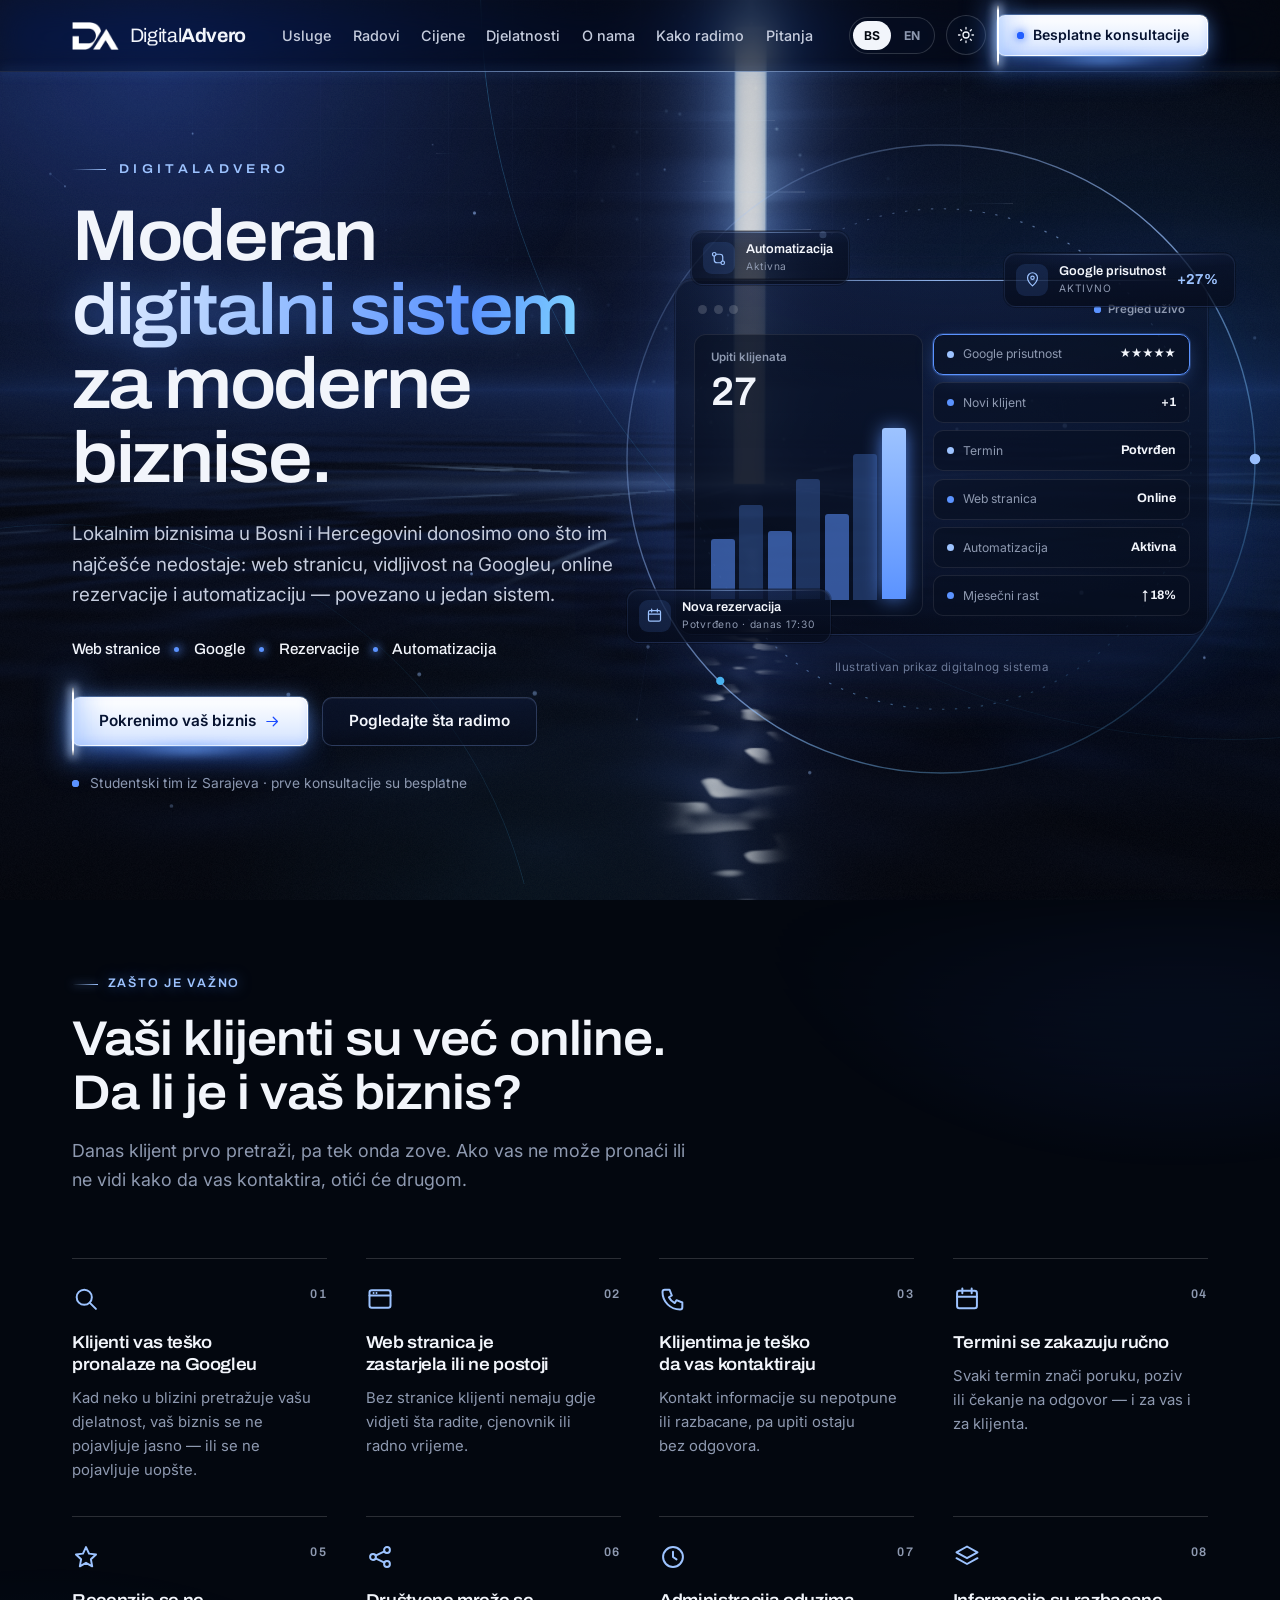
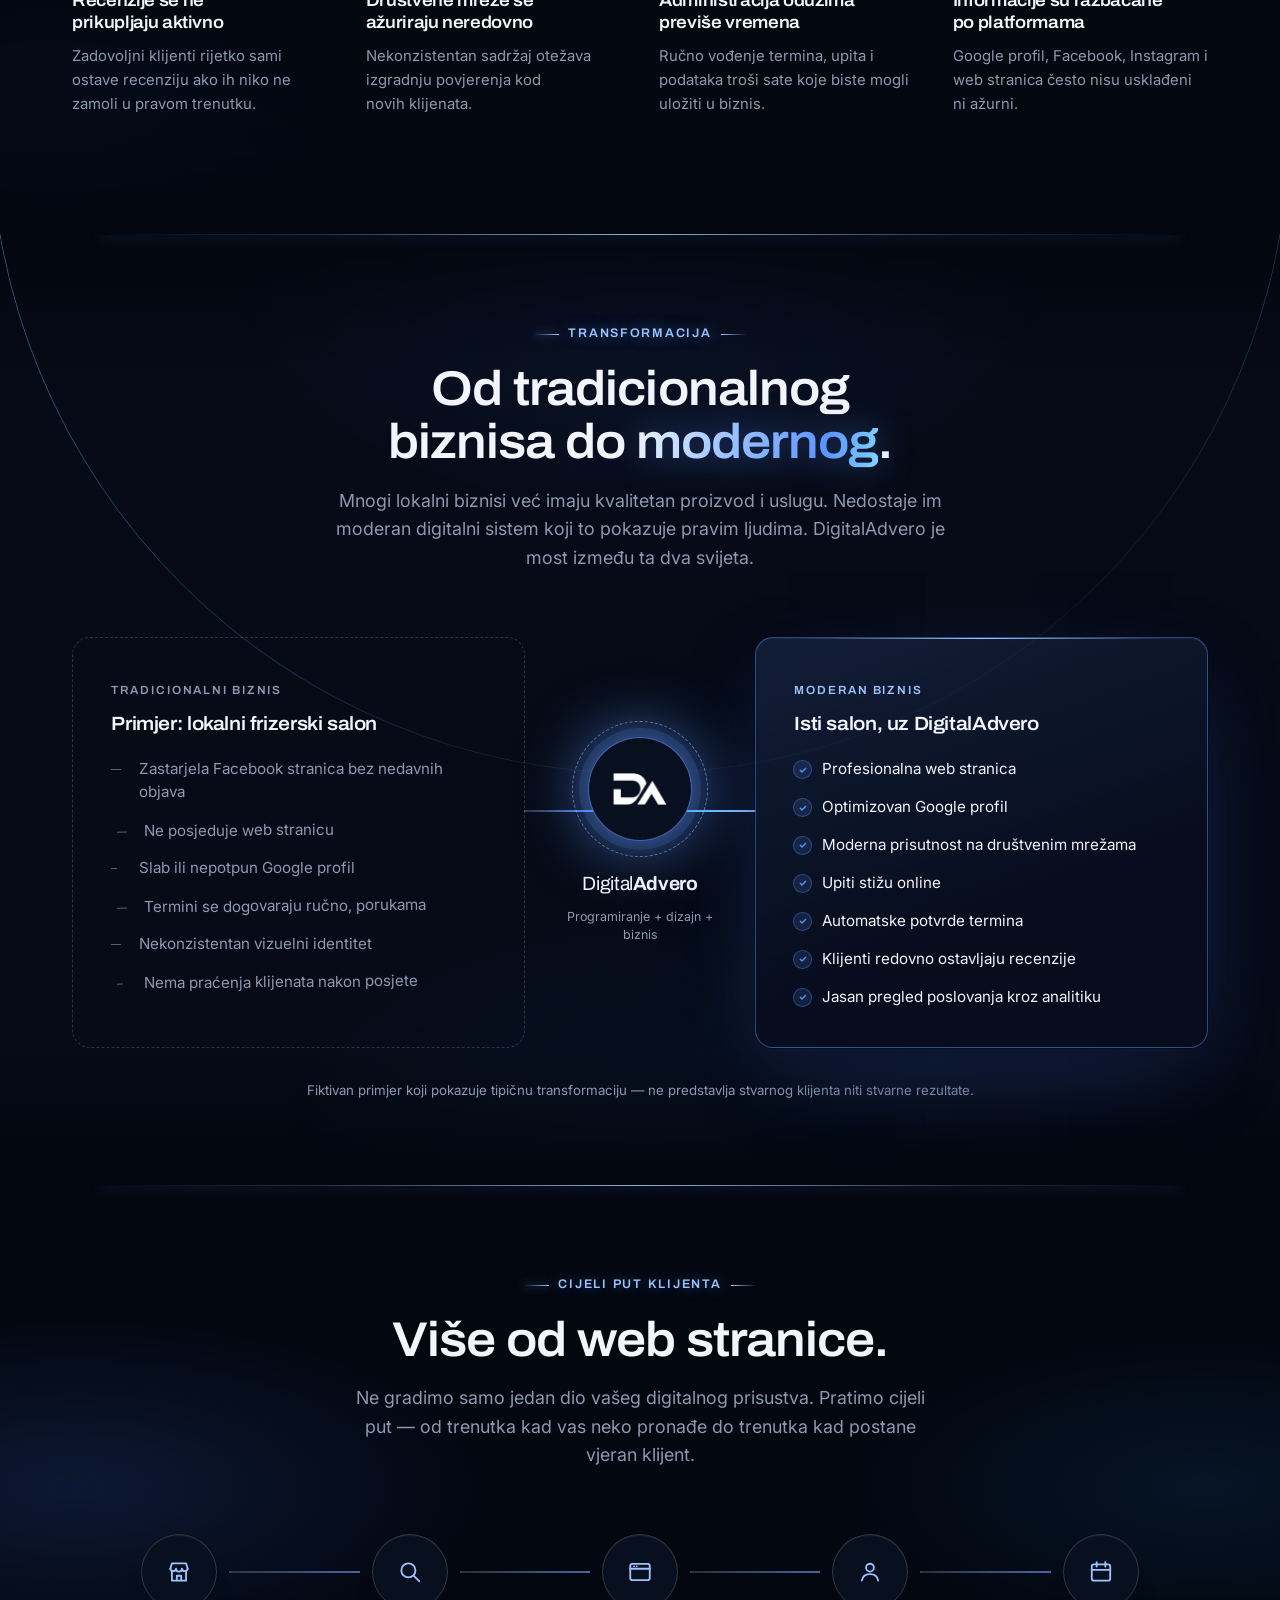
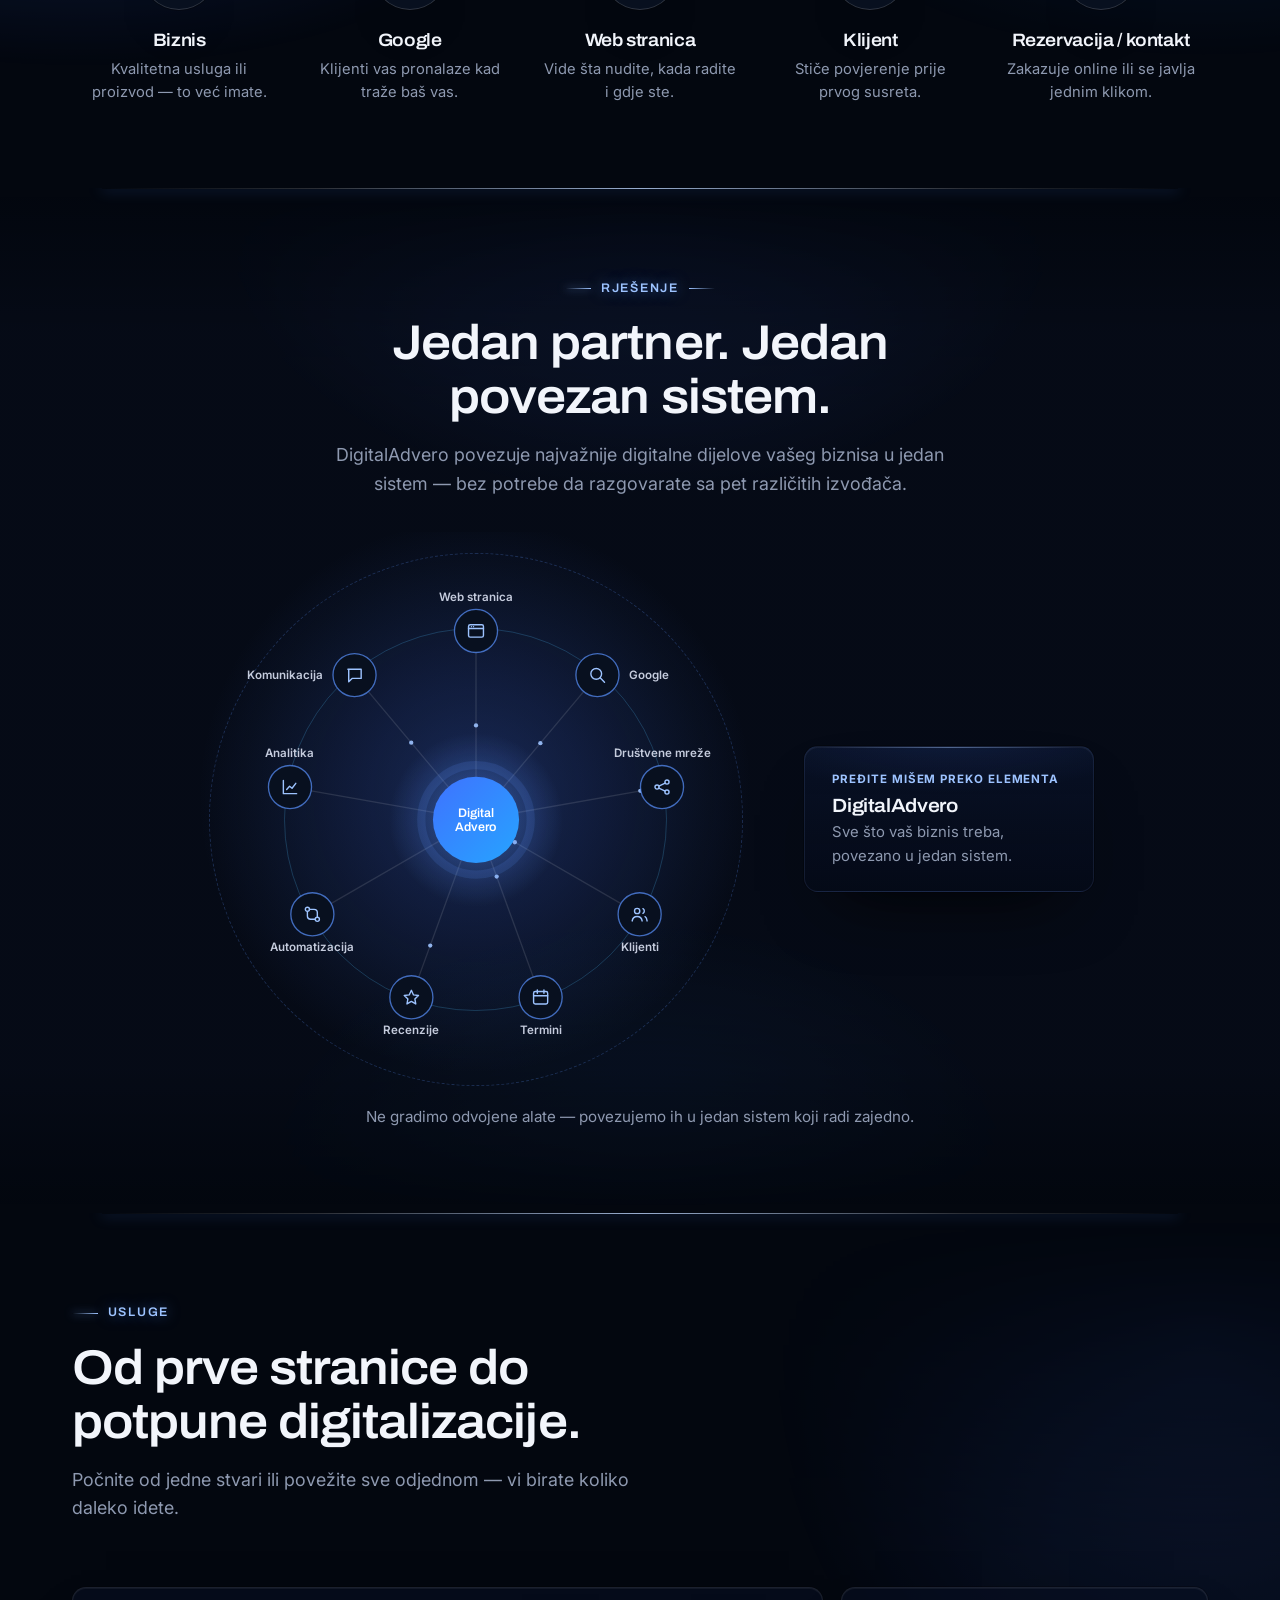
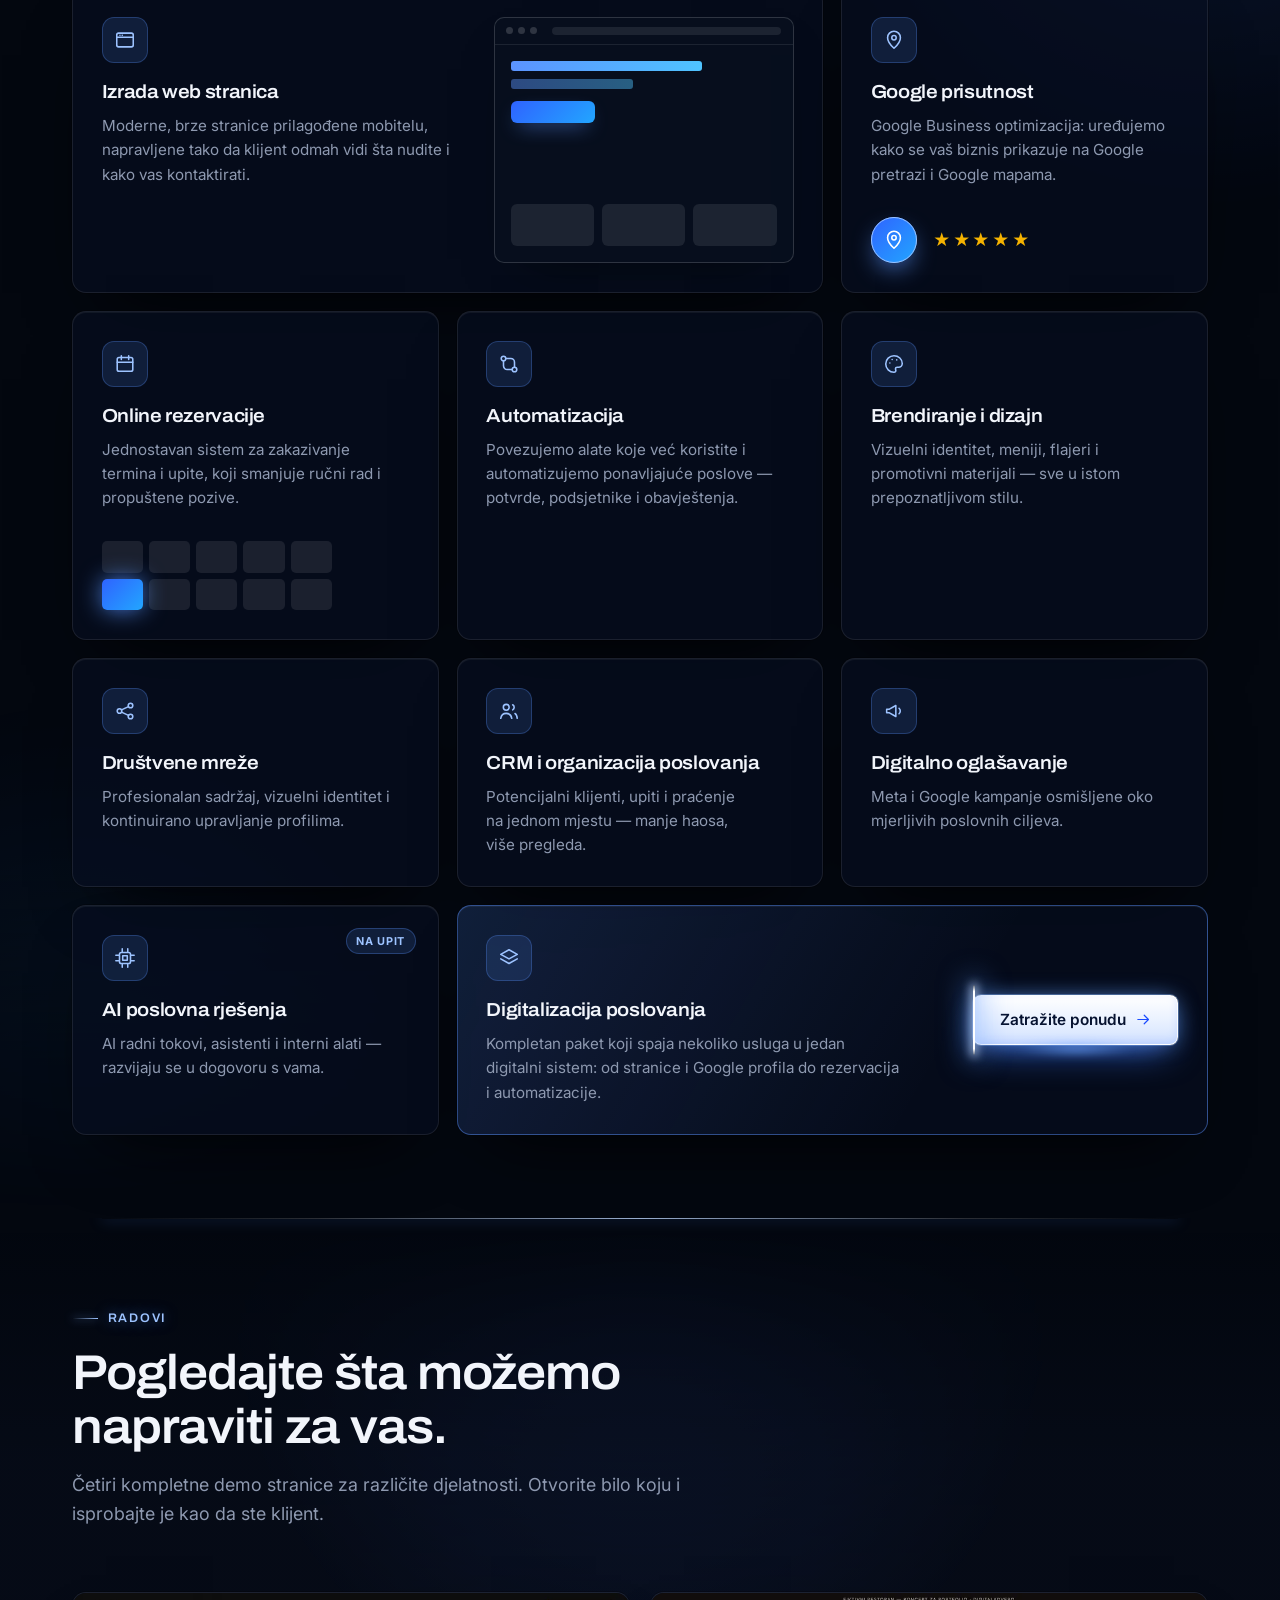
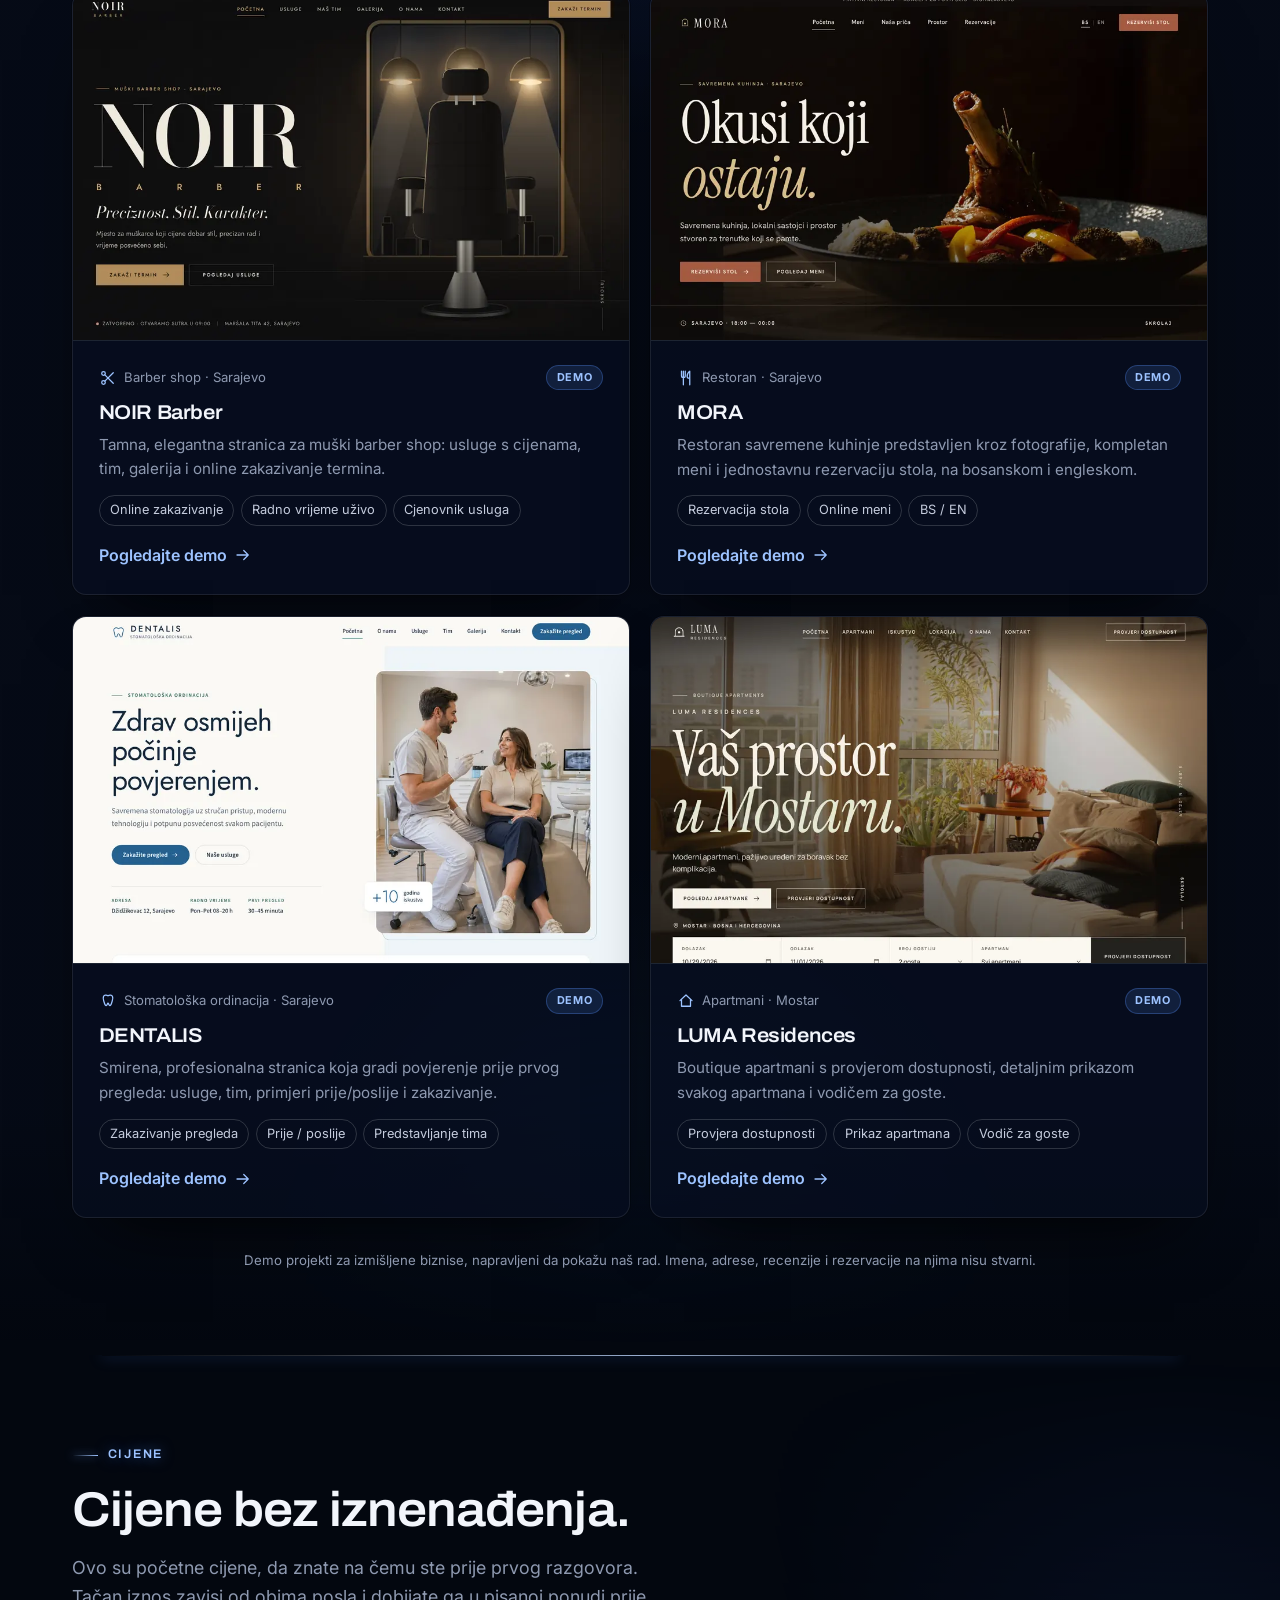
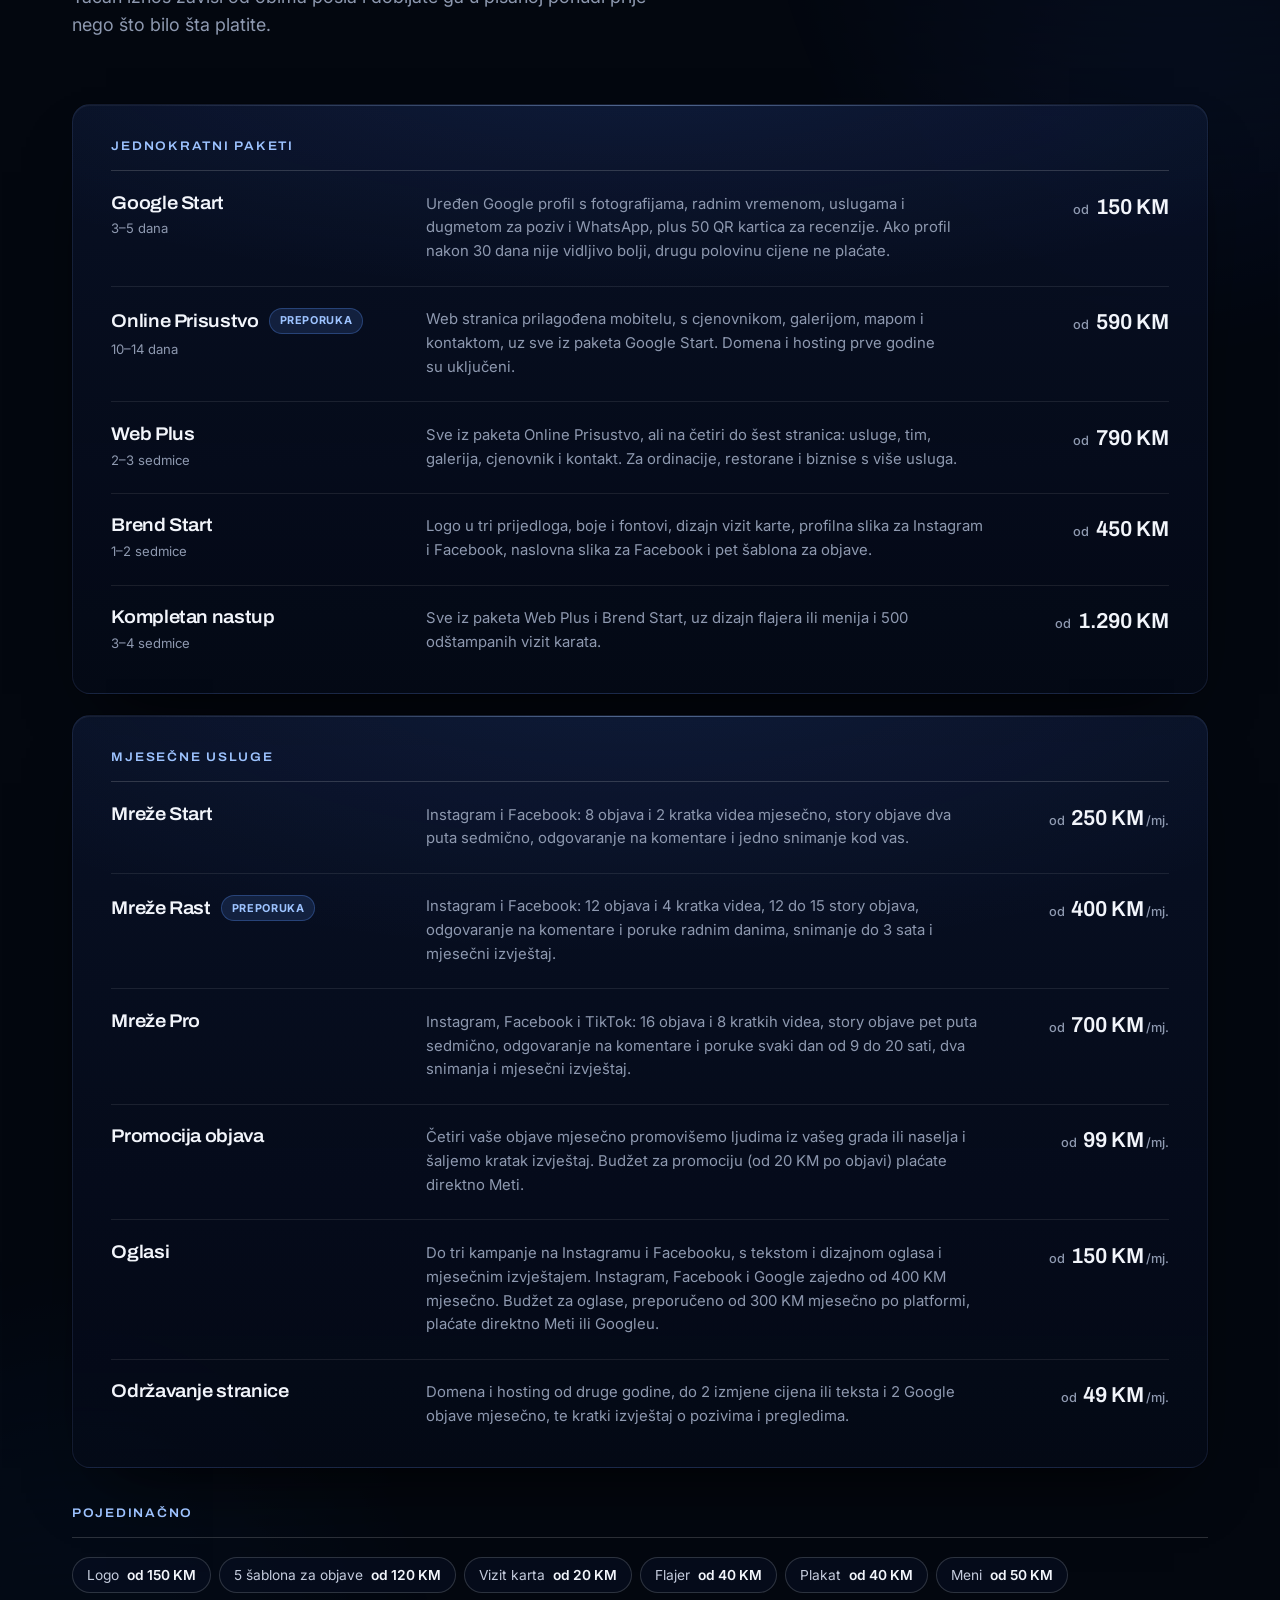
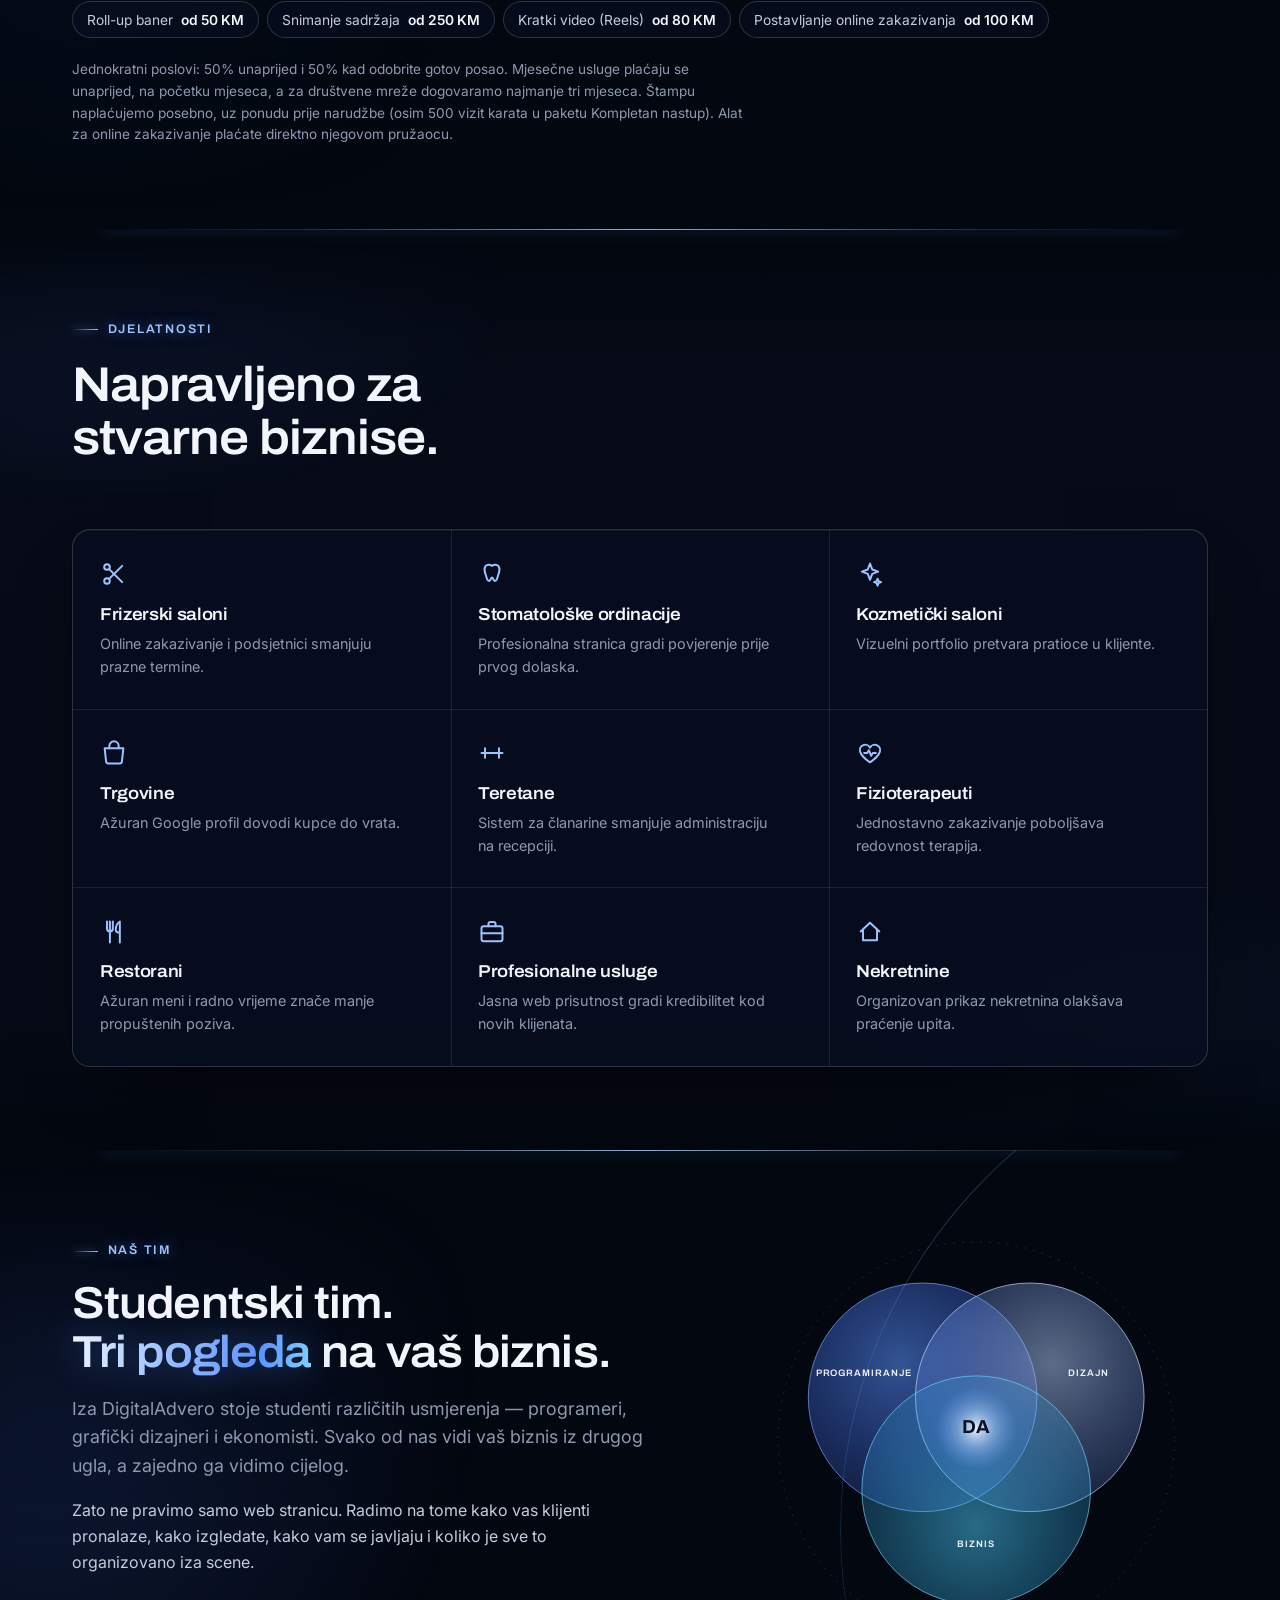
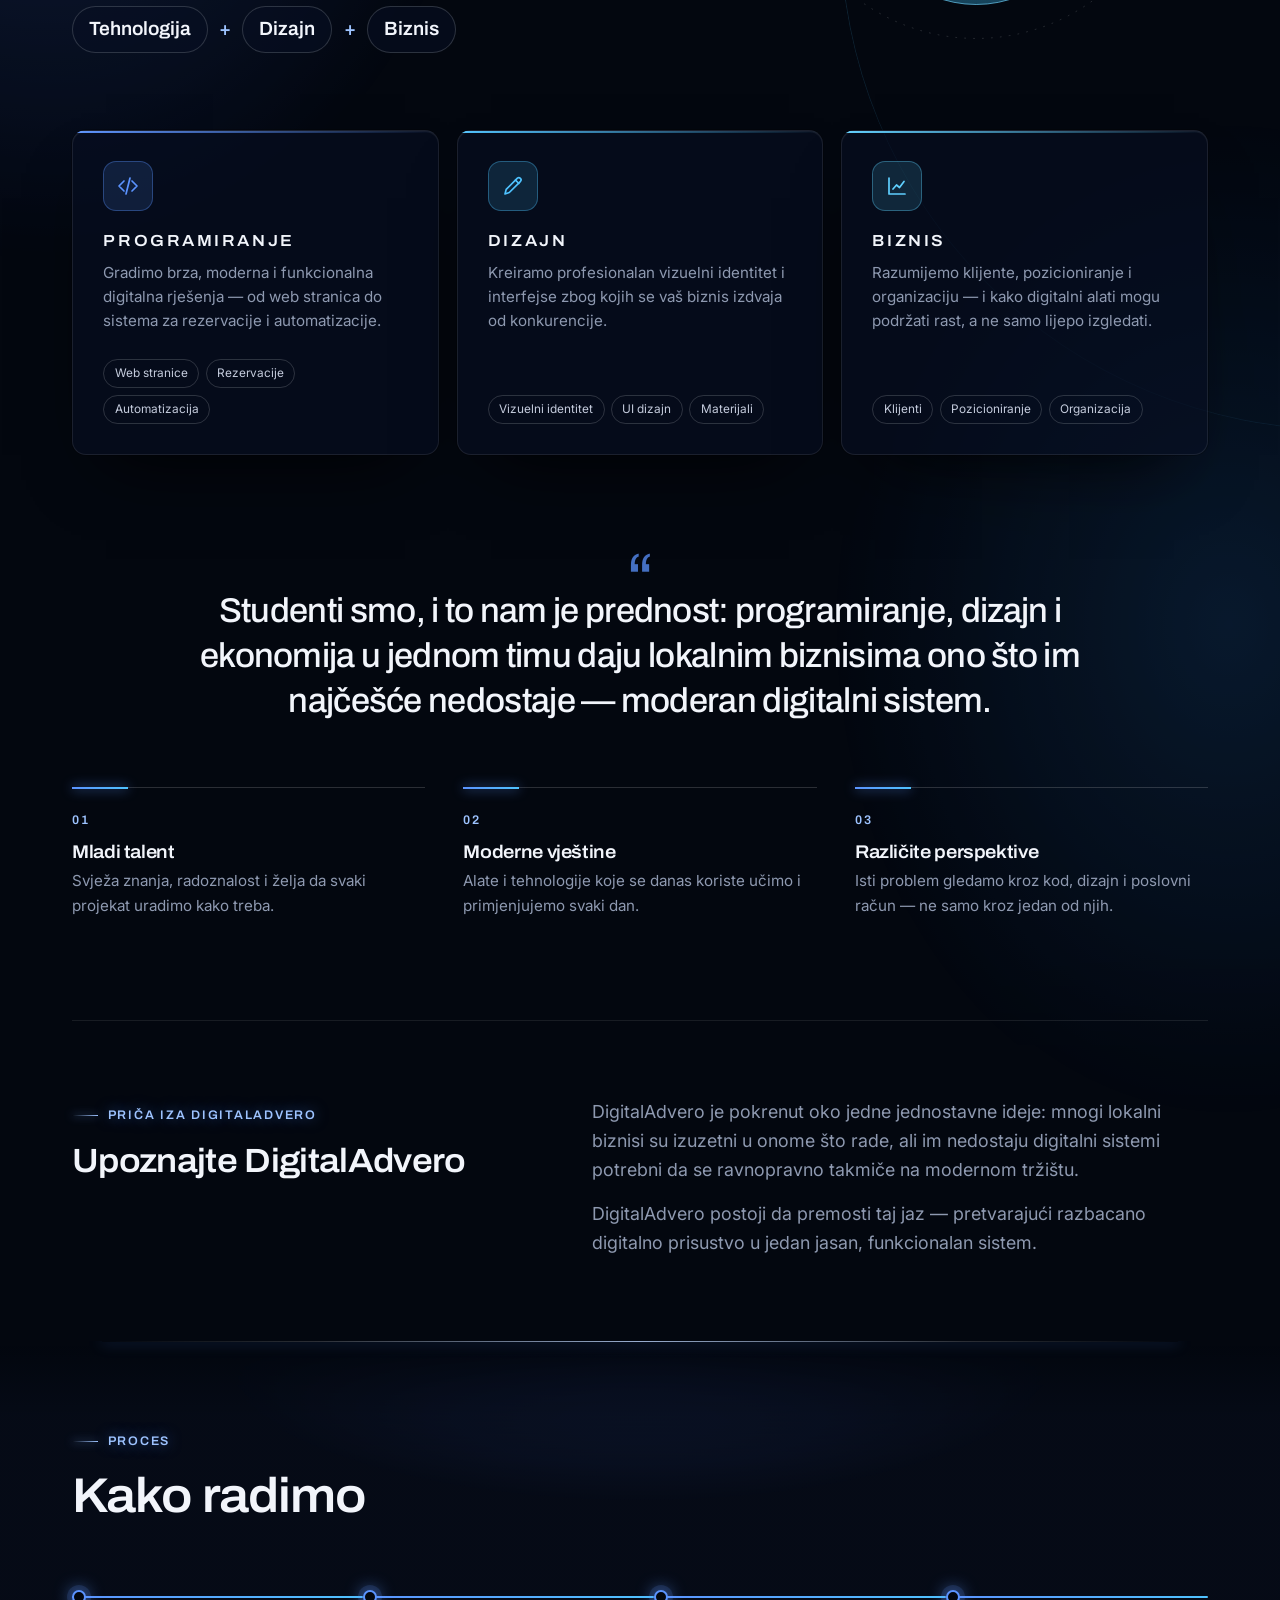
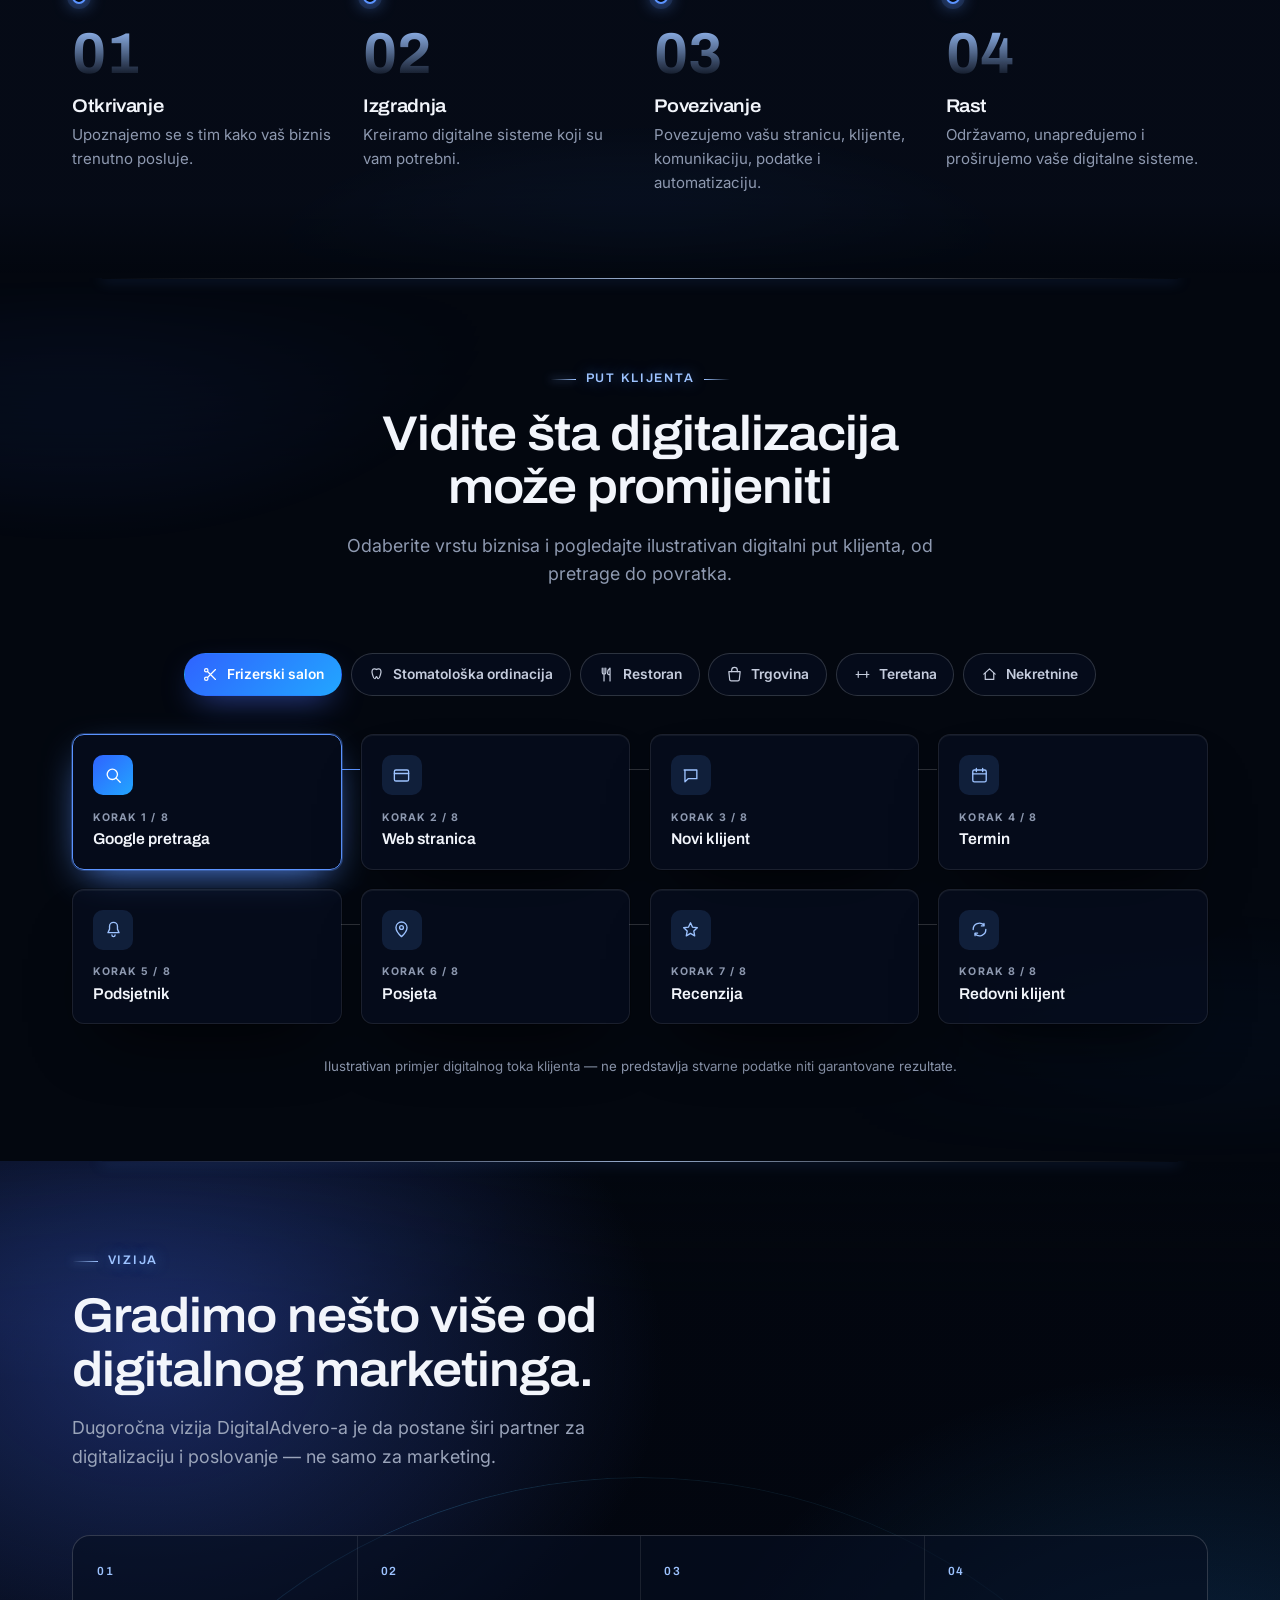
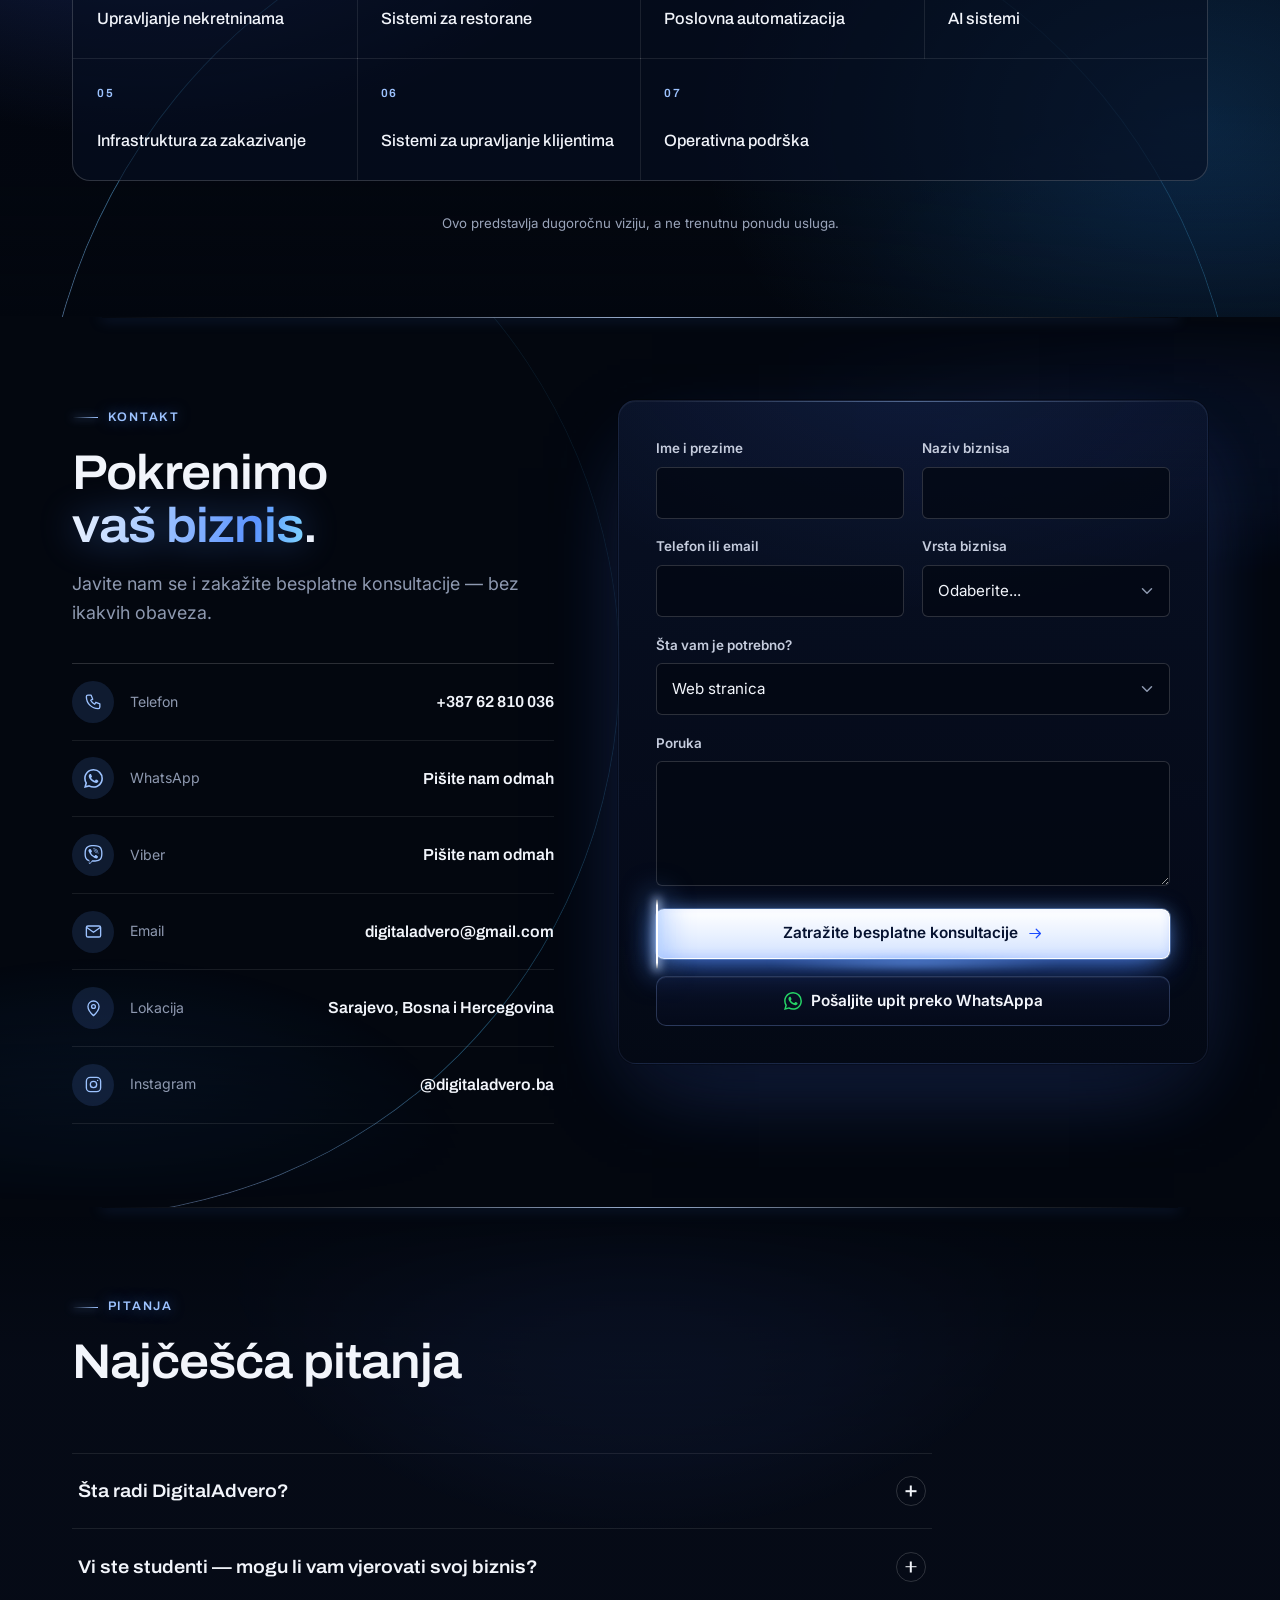
==== commit 310aa737: "Remove the first-five-clients discount card from the prices section The 30% founding discount stays " ====
--- a/index.html
+++ b/index.html
@@ -714,15 +714,6 @@
       </ul>
       <p class="price-terms" data-i18n="price.terms">Jednokratni poslovi: 50% unaprijed i 50% kad odobrite gotov posao. Mjesečne usluge plaćaju se unaprijed, na početku mjeseca, a za društvene mreže dogovaramo najmanje tri mjeseca. Štampu naplaćujemo posebno, uz ponudu prije narudžbe (osim 500 vizit karata u paketu Kompletan nastup). Alat za online zakazivanje plaćate direktno njegovom pružaocu.</p>
     </div>
-
-    <article class="svc svc--full spot reveal price-offer">
-      <div class="svc-full-copy">
-        <span class="price-offer-badge" data-i18n="price.fd.badge">−30%</span>
-        <h3 data-i18n="price.fd.h">Popust za prvih pet klijenata</h3>
-        <p data-i18n="price.fd.p">Gradimo portfolio, pa prvih pet biznisa dobija 30% popusta na jednokratni paket ili na prvi mjesec mjesečne usluge, u zamjenu za kratku izjavu, Google recenziju i dozvolu da rad pokažemo. Ne važi za promociju objava i oglase na Instagramu i Facebooku.</p>
-      </div>
-      <a href="#kontakt" class="btn btn-primary svc-cta"><span data-i18n="price.fd.cta">Javite se</span> <svg class="ico btn-arrow" viewBox="0 0 24 24" aria-hidden="true"><use href="#i-arrow"/></svg></a>
-    </article>
   </div>
 </section>
 
--- a/css/sections.css
+++ b/css/sections.css
@@ -432,10 +432,6 @@
 .price-chips b { margin-left: .3rem; font-weight: 600; color: var(--ink); }
 .price-terms { margin-top: 1.3rem; max-width: 75ch; font-size: .85rem; color: var(--muted); }
 
-.price-offer { margin-top: 2.4rem; }
-.price-offer p { max-width: 62ch; }
-.price-offer-badge { font-family: var(--font-display); font-size: clamp(2.2rem, 1.8rem + 2vw, 3.2rem); font-weight: 700; line-height: 1; letter-spacing: -.03em; color: var(--accent-text); }
-
 /* ==========================================================================
    INDUSTRIES
    ========================================================================== */
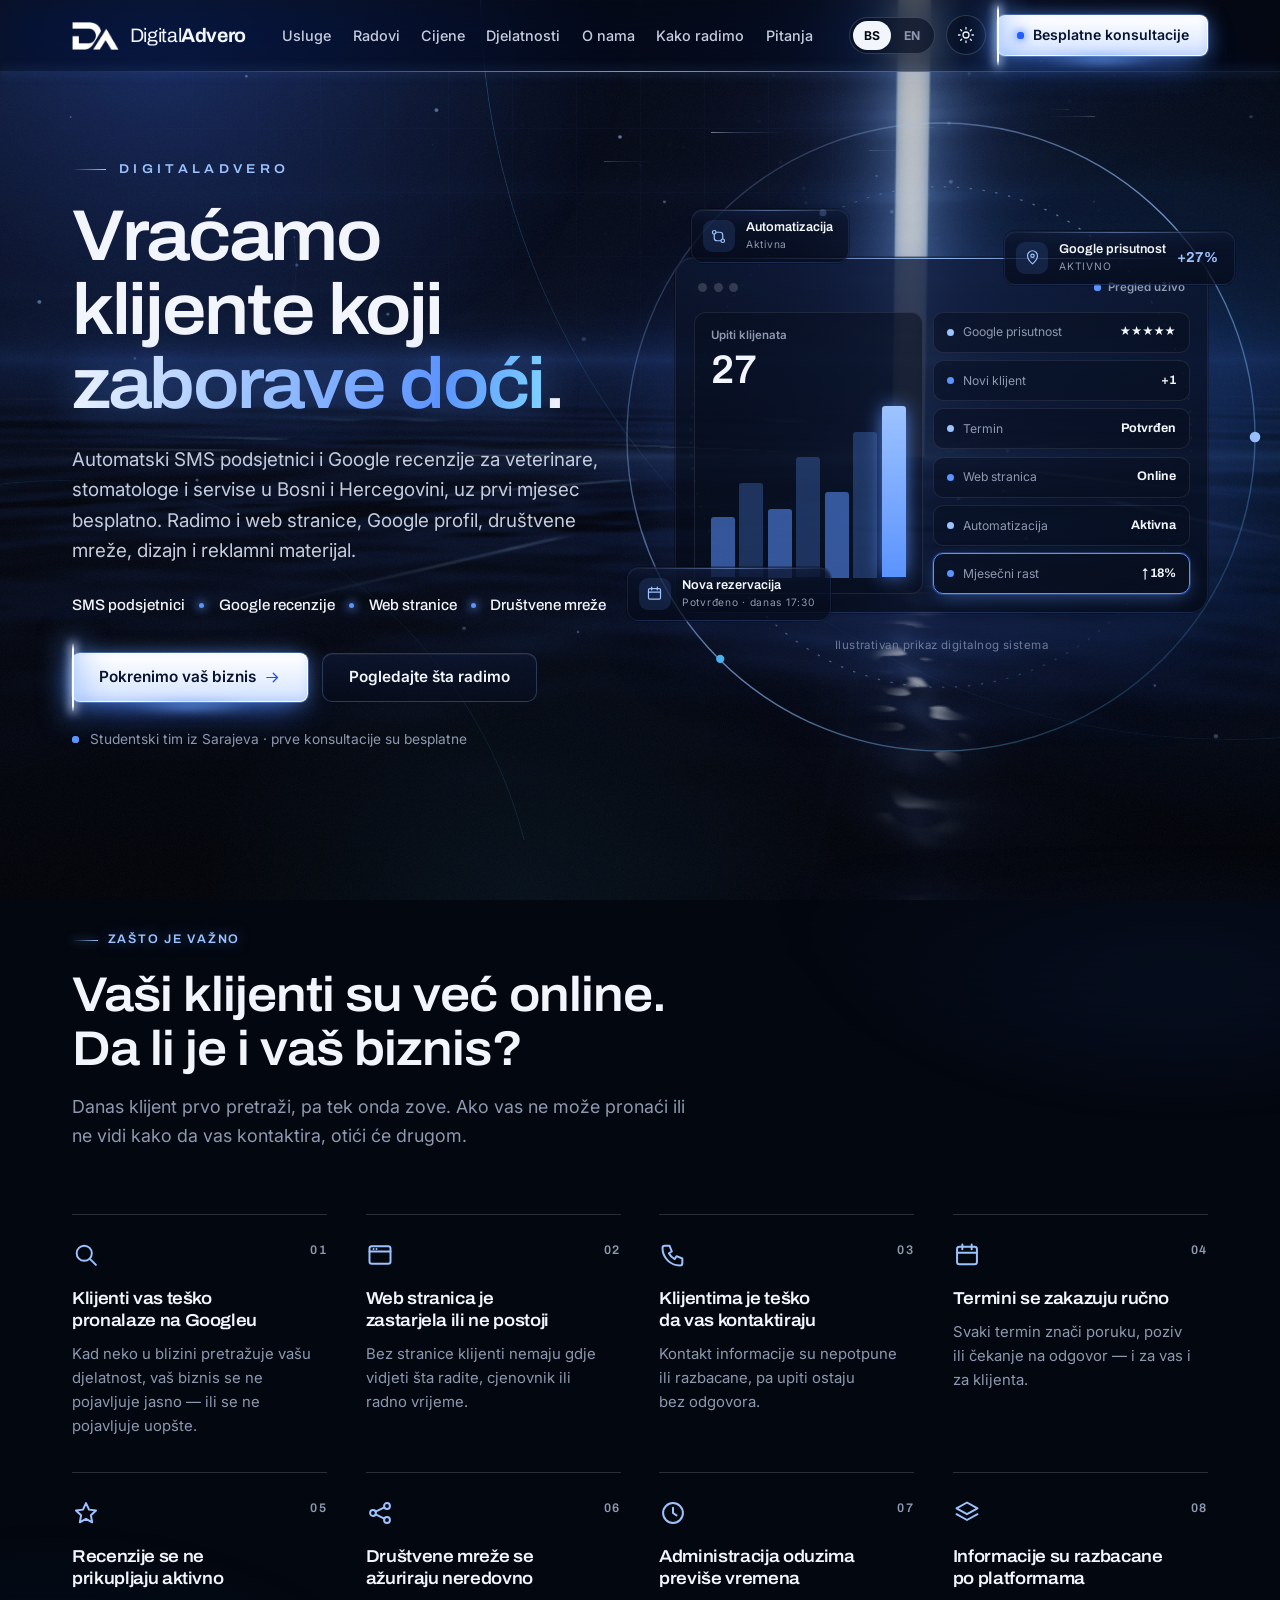
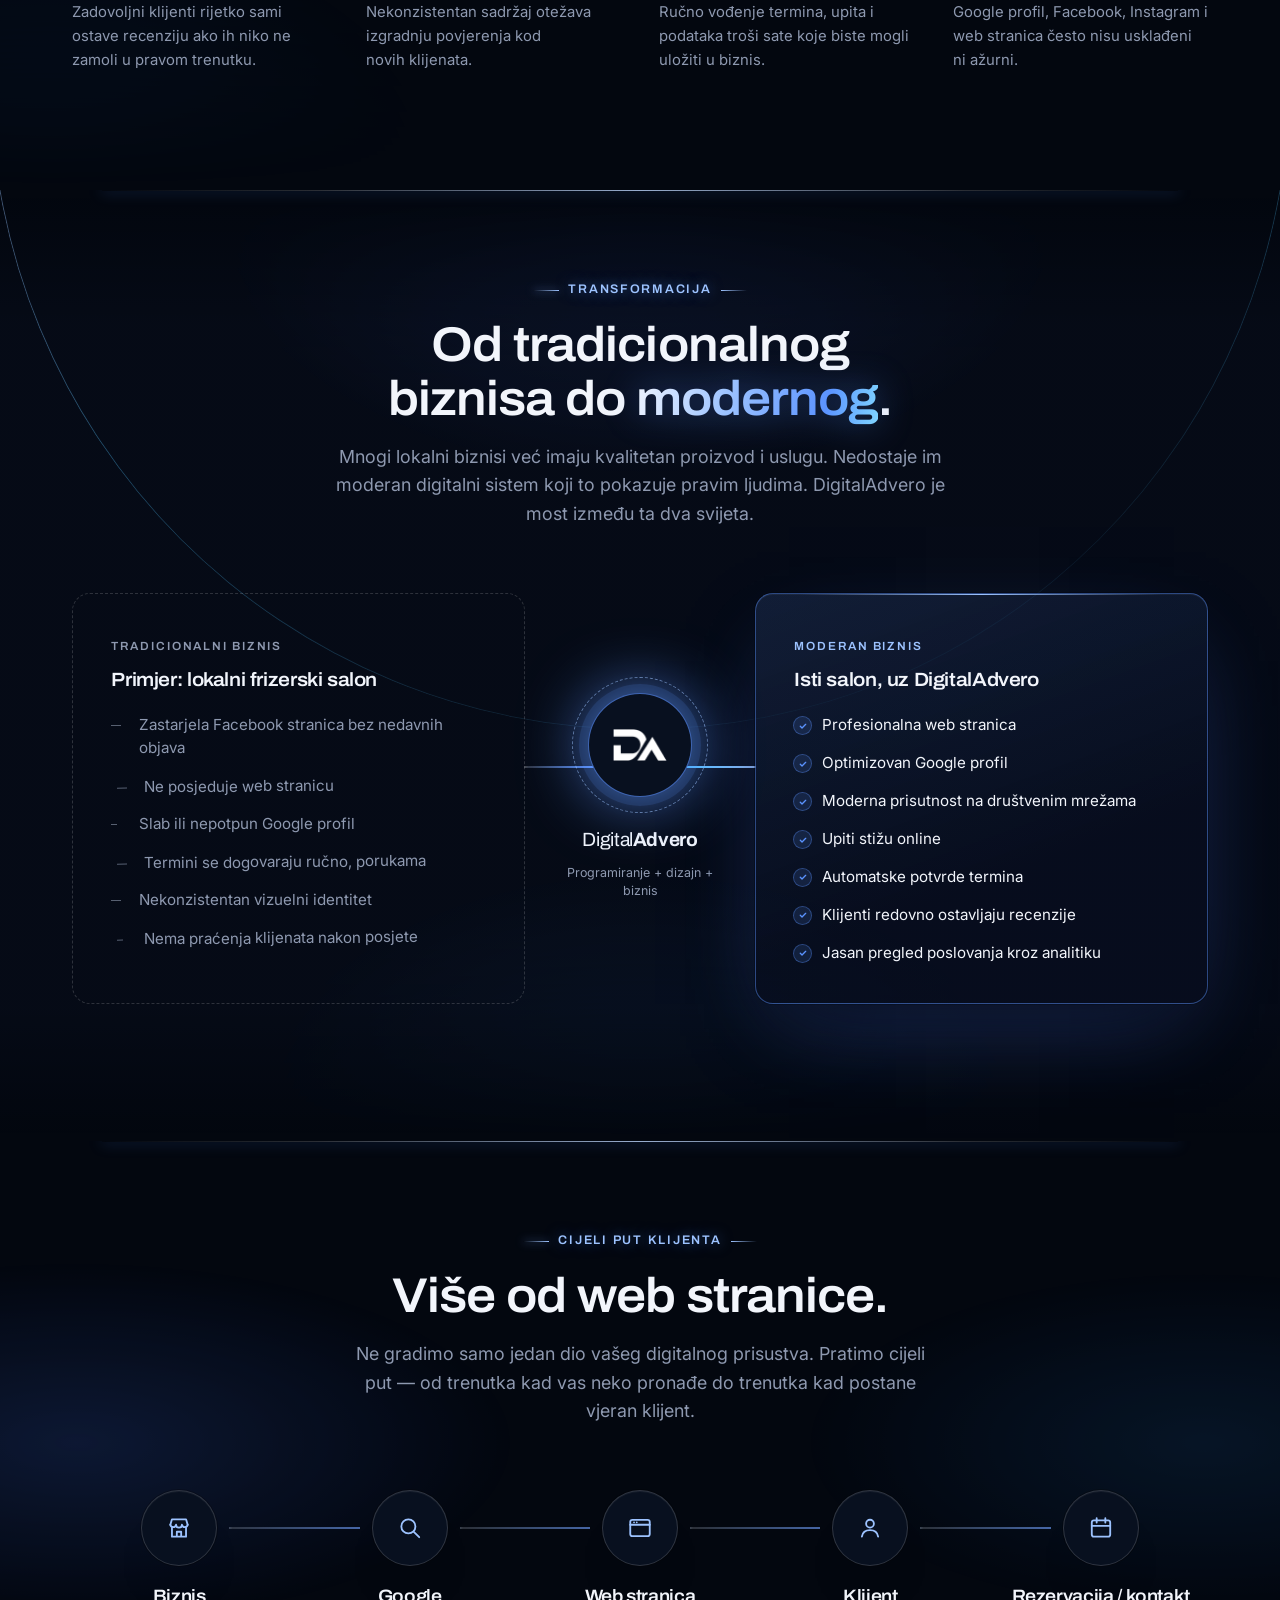
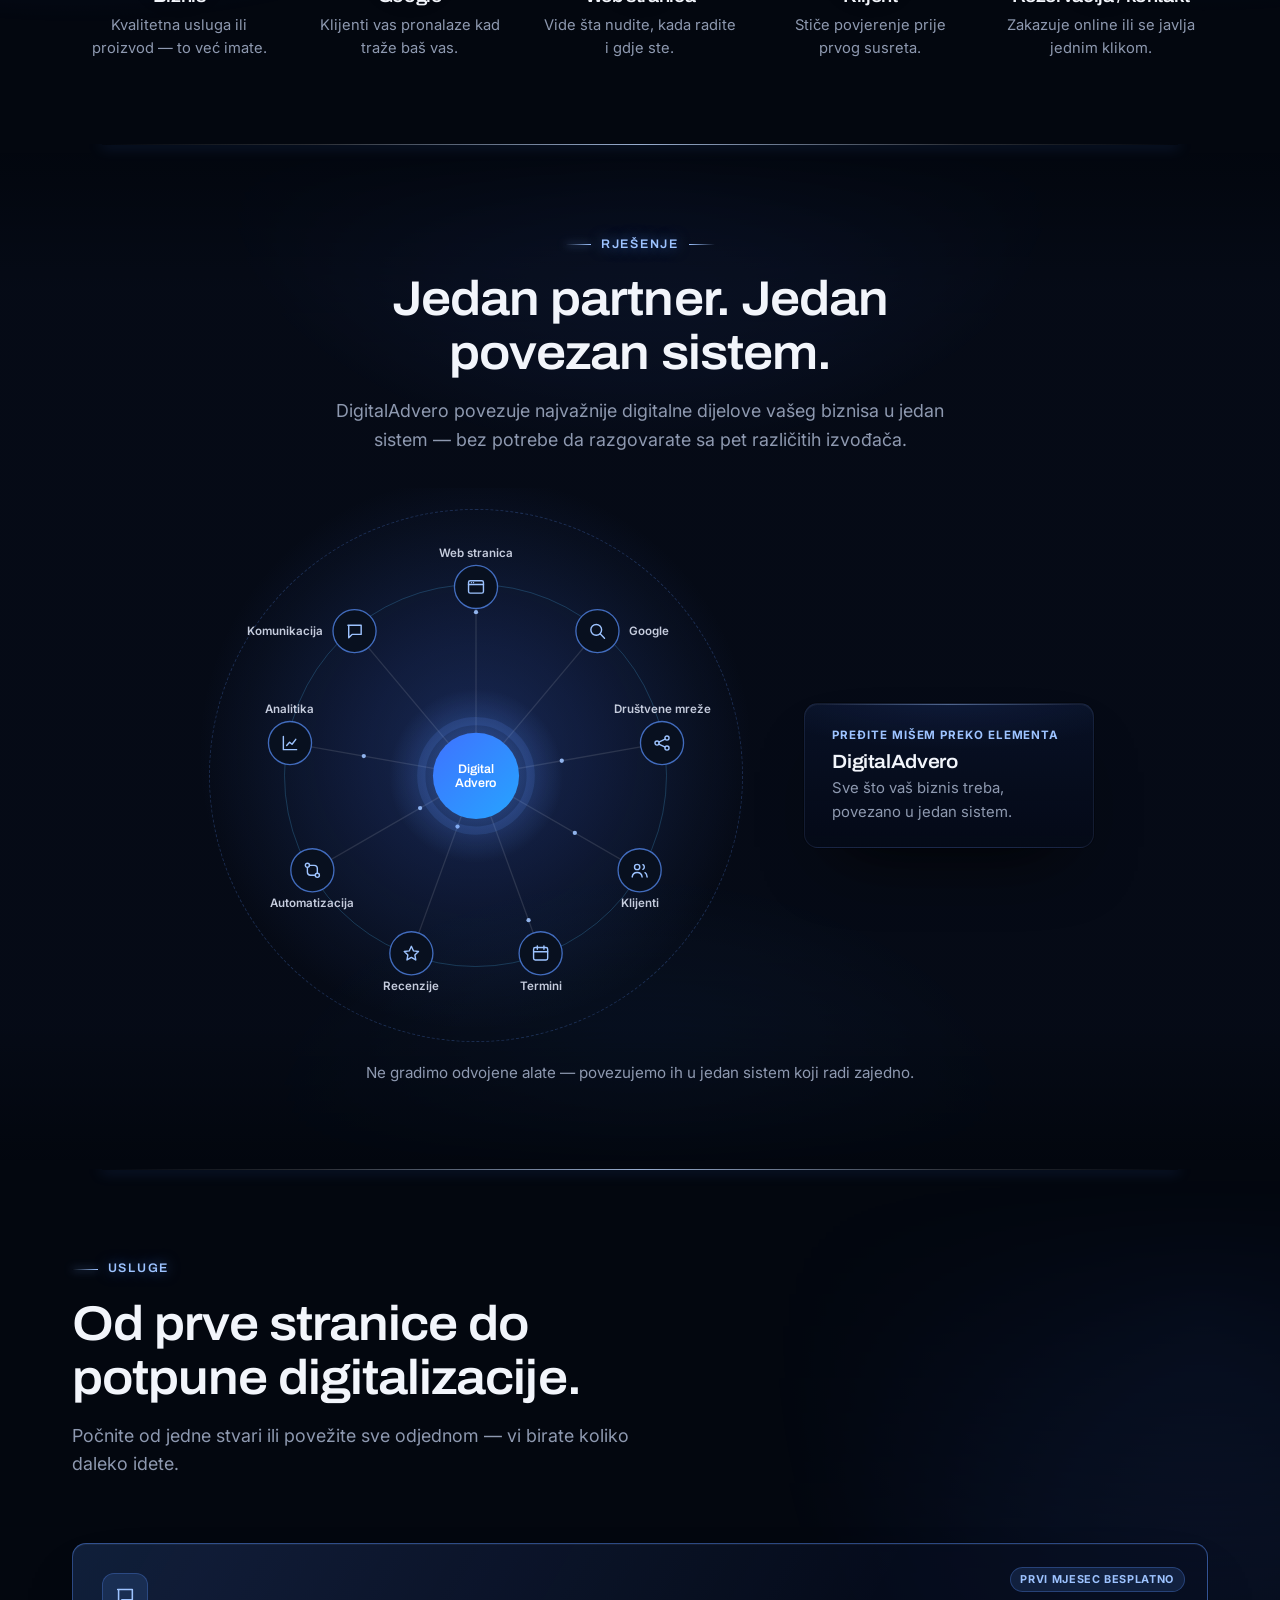
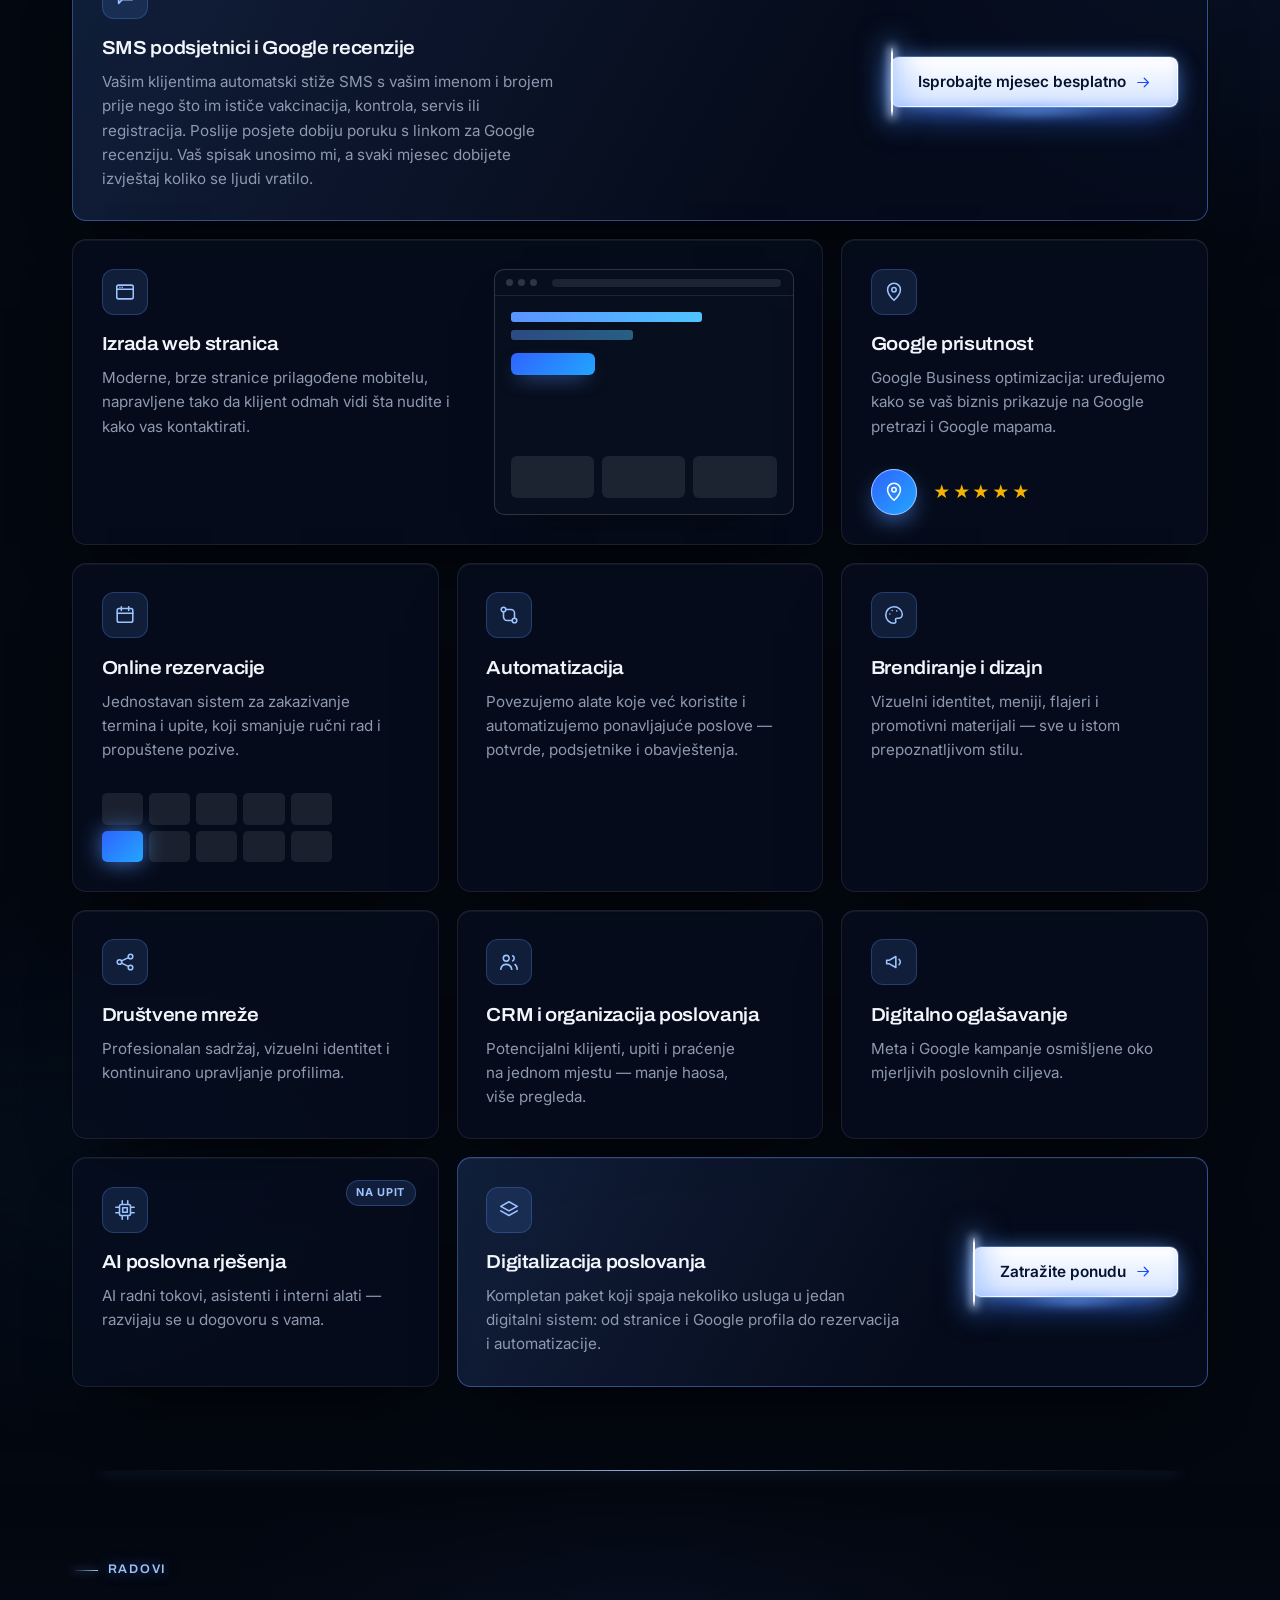
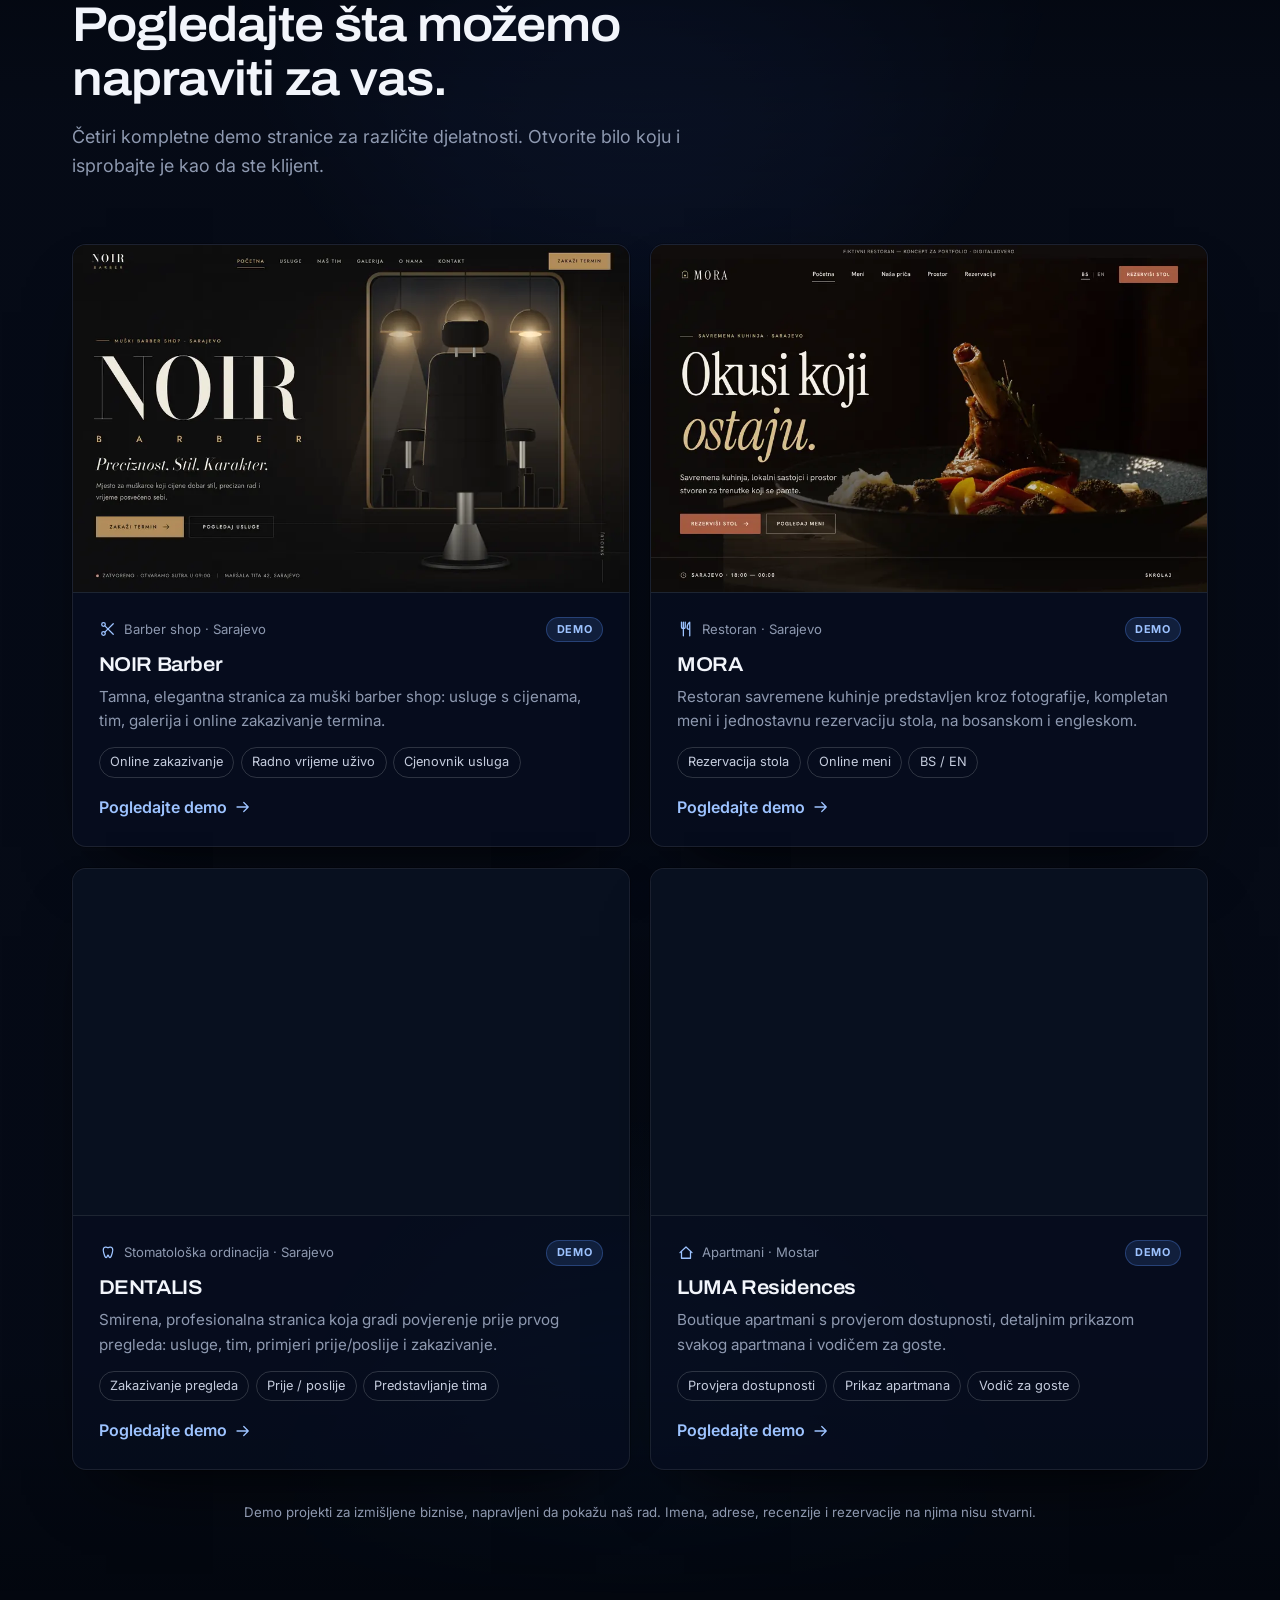
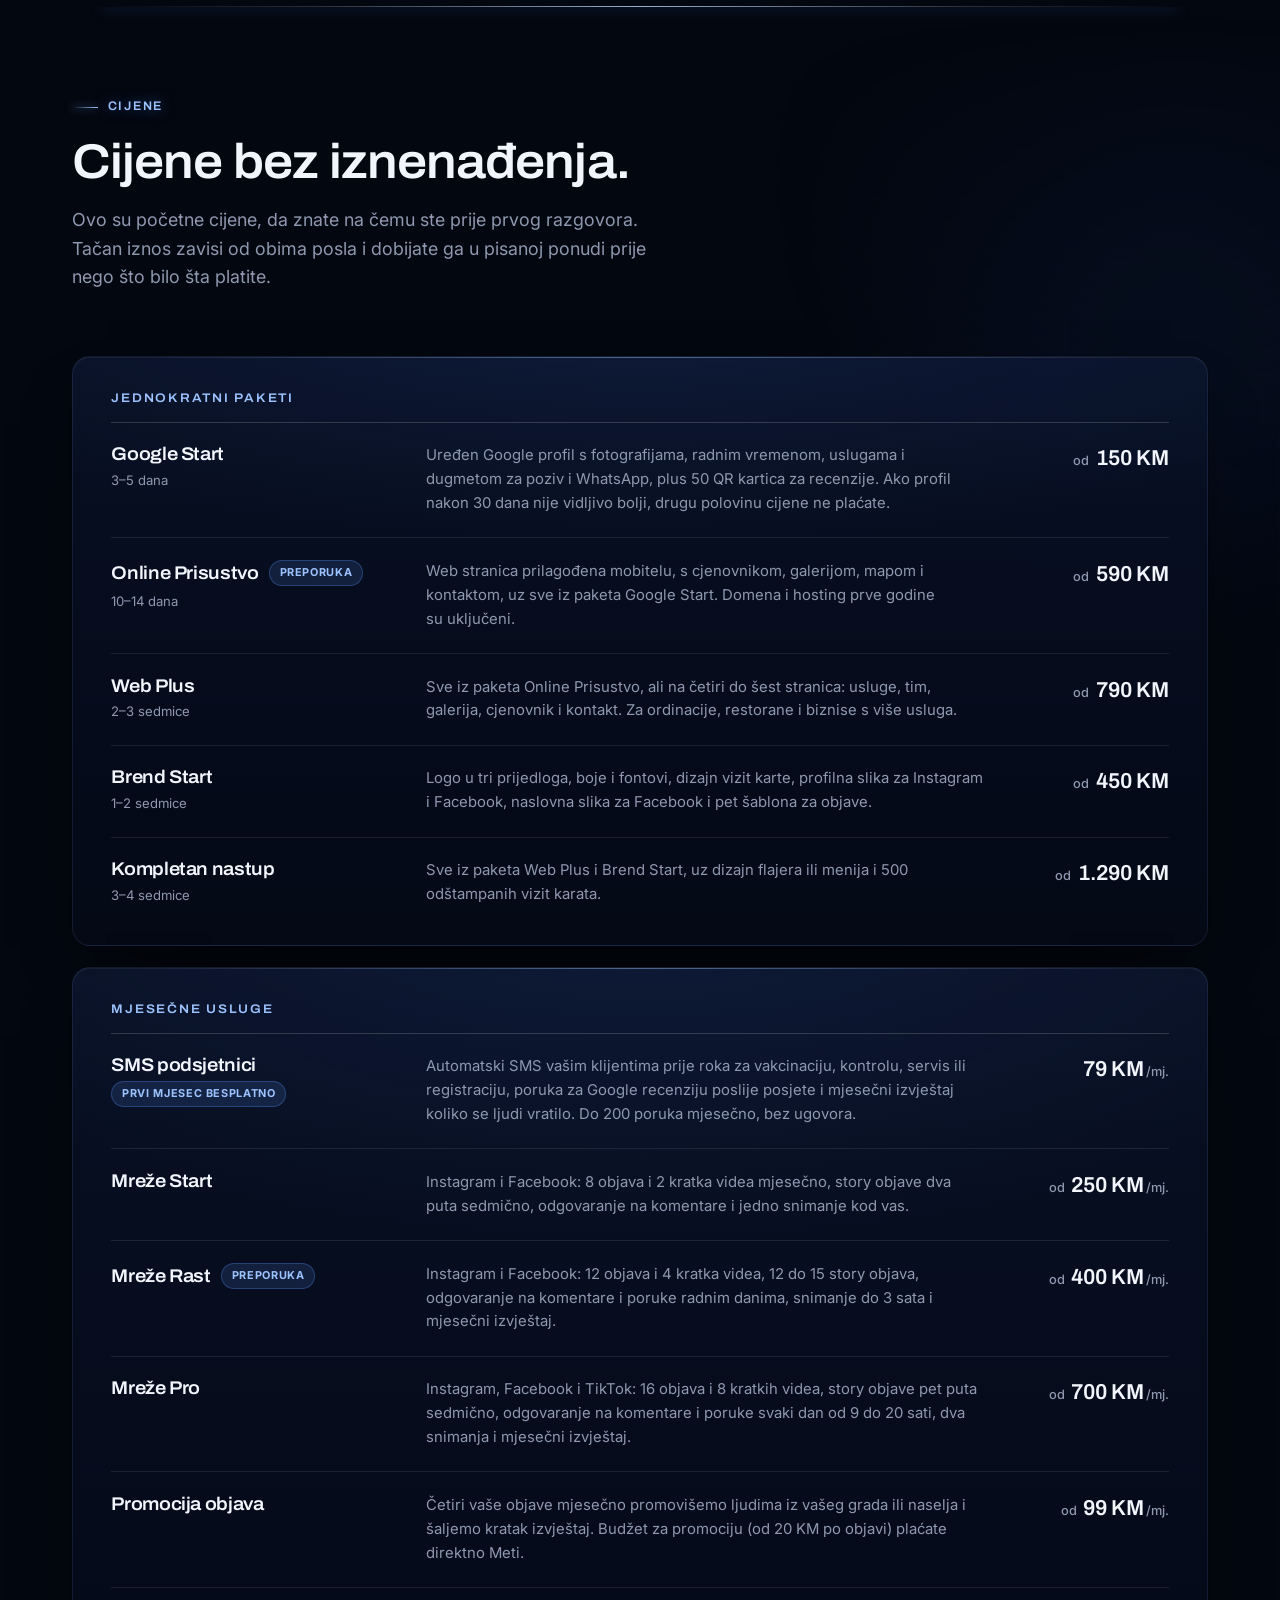
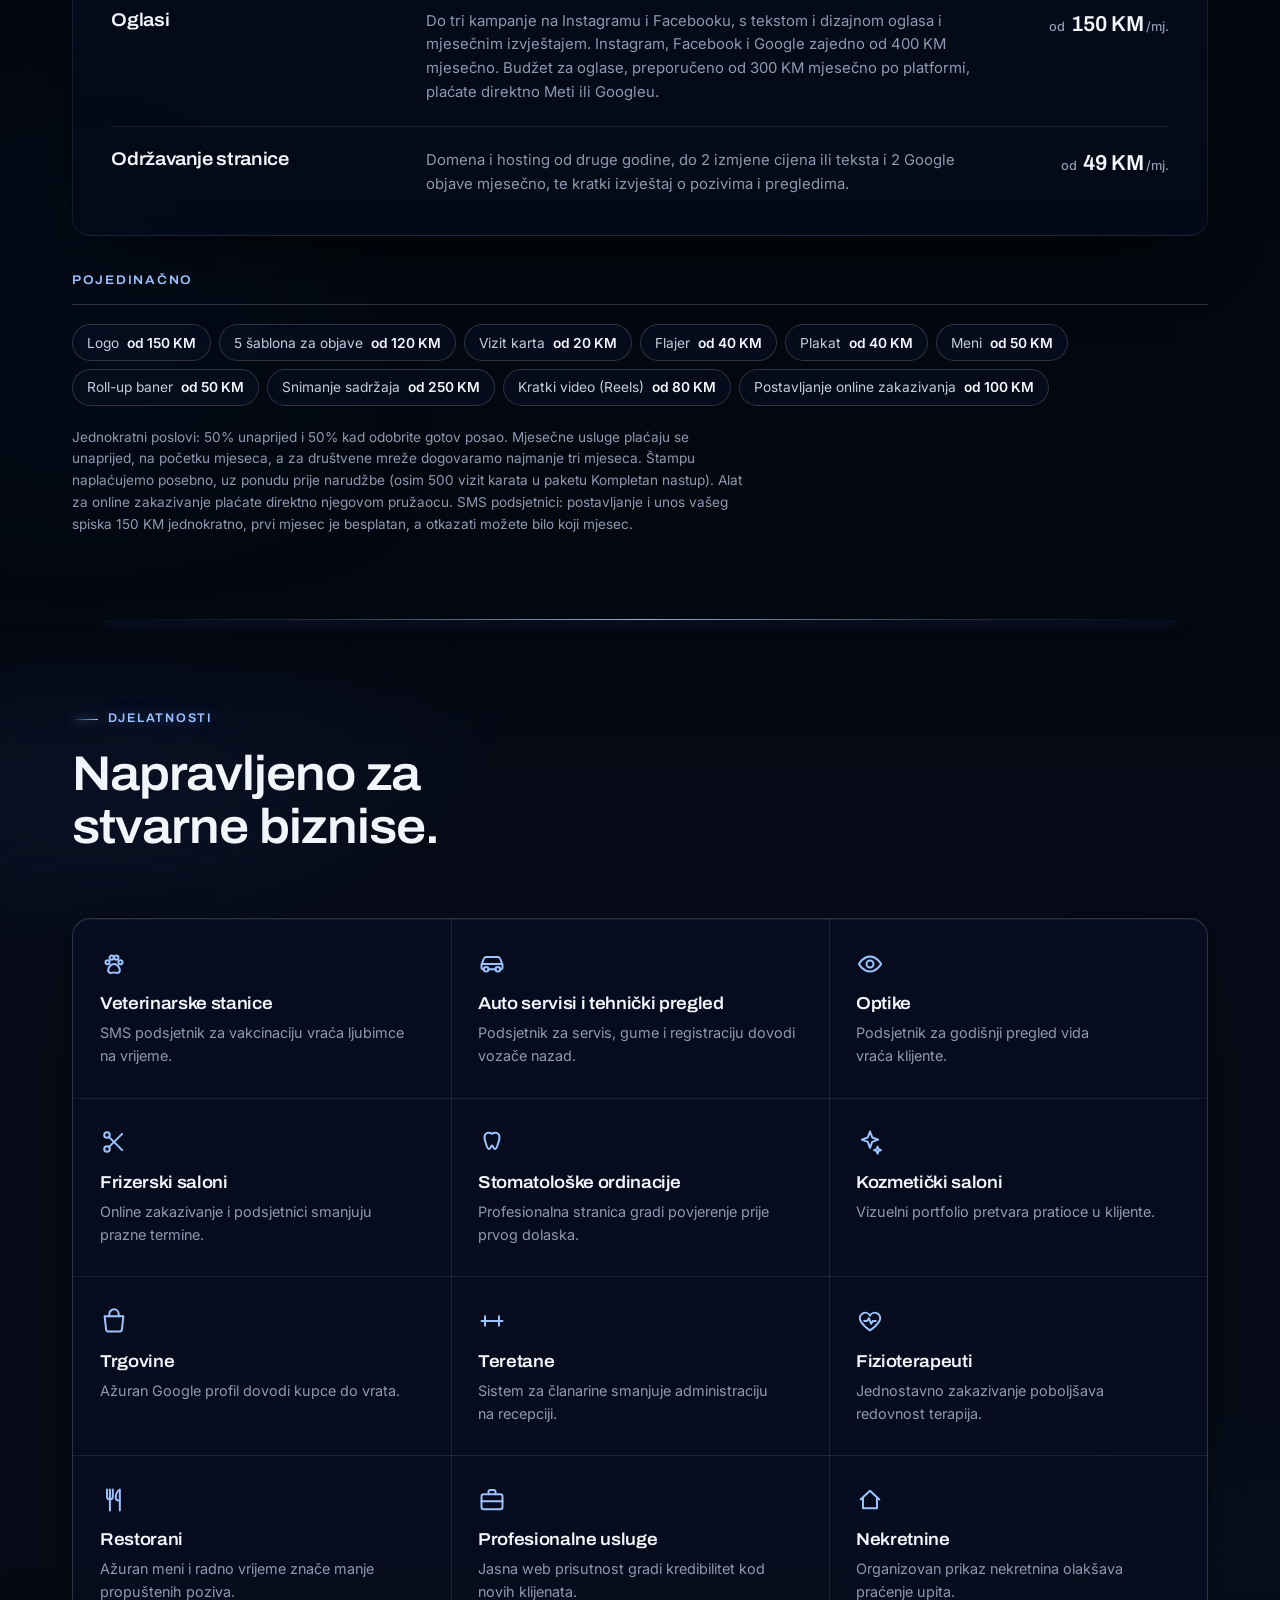
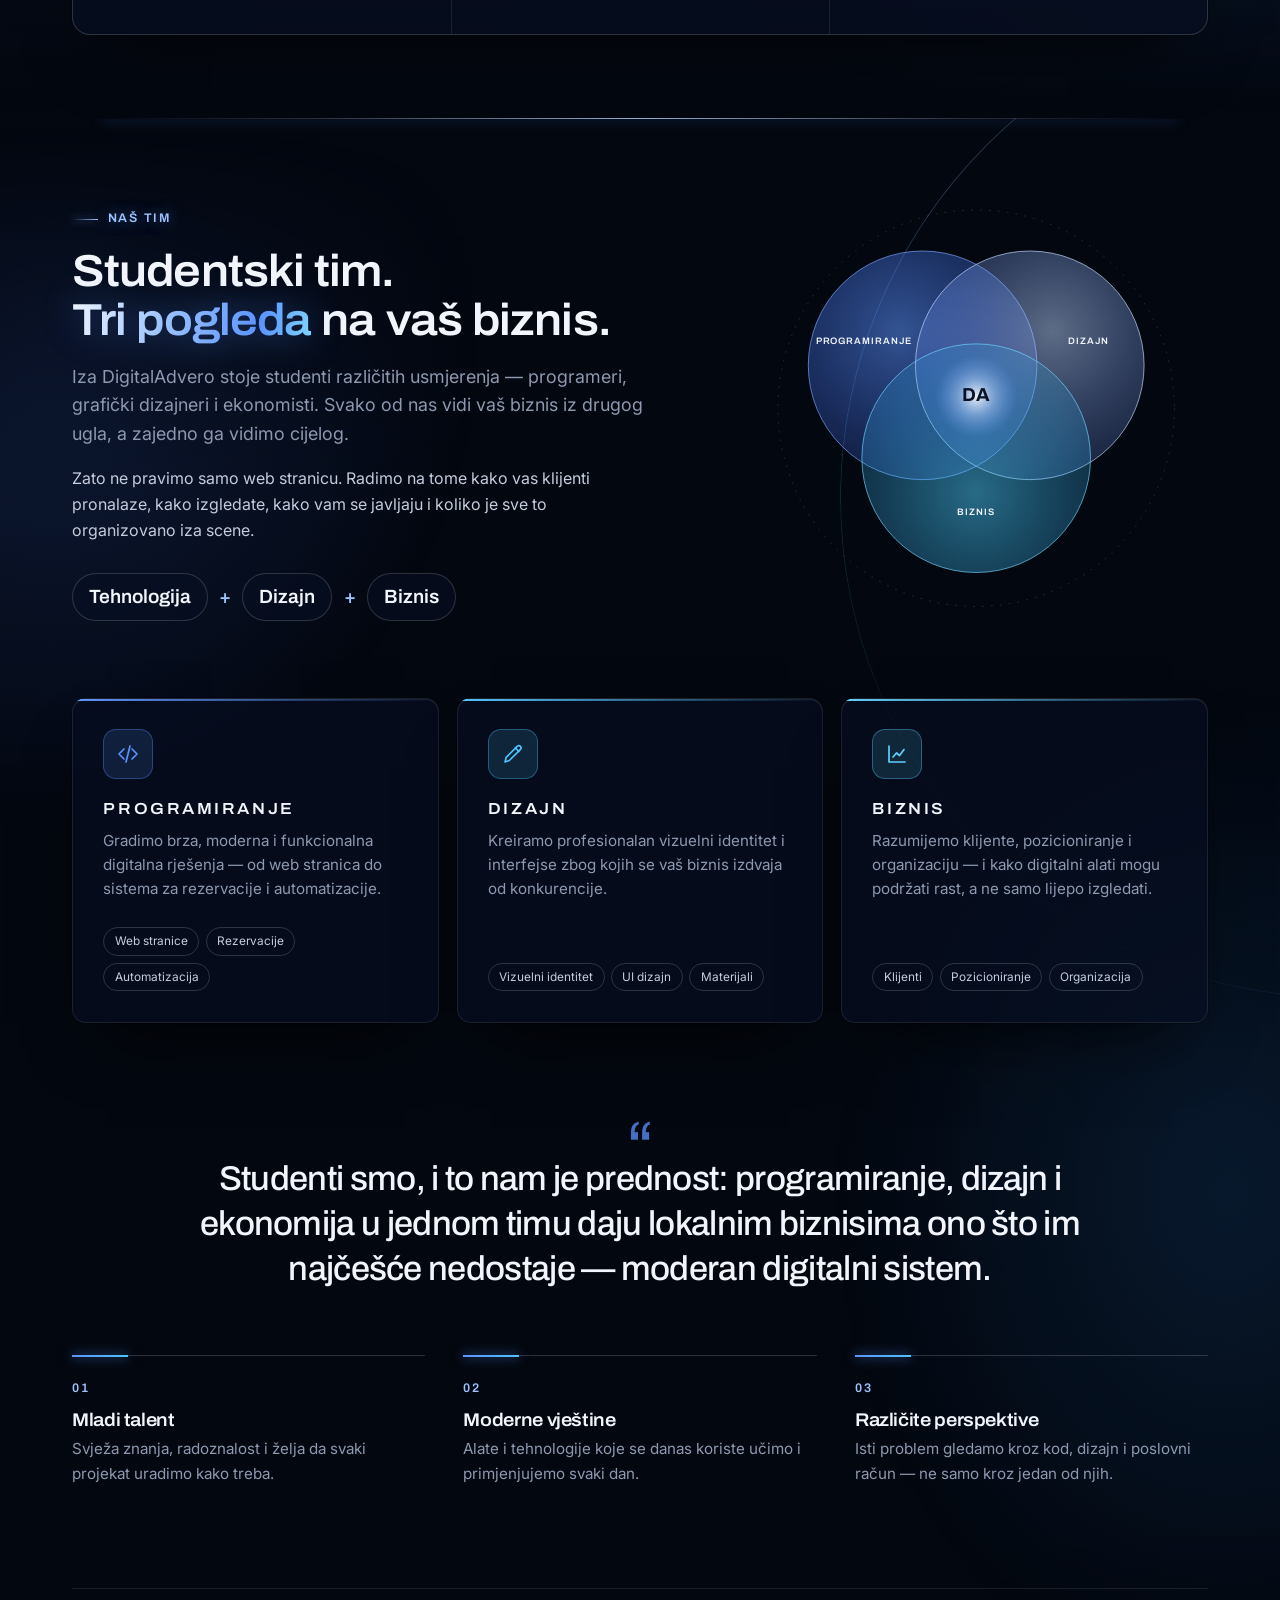
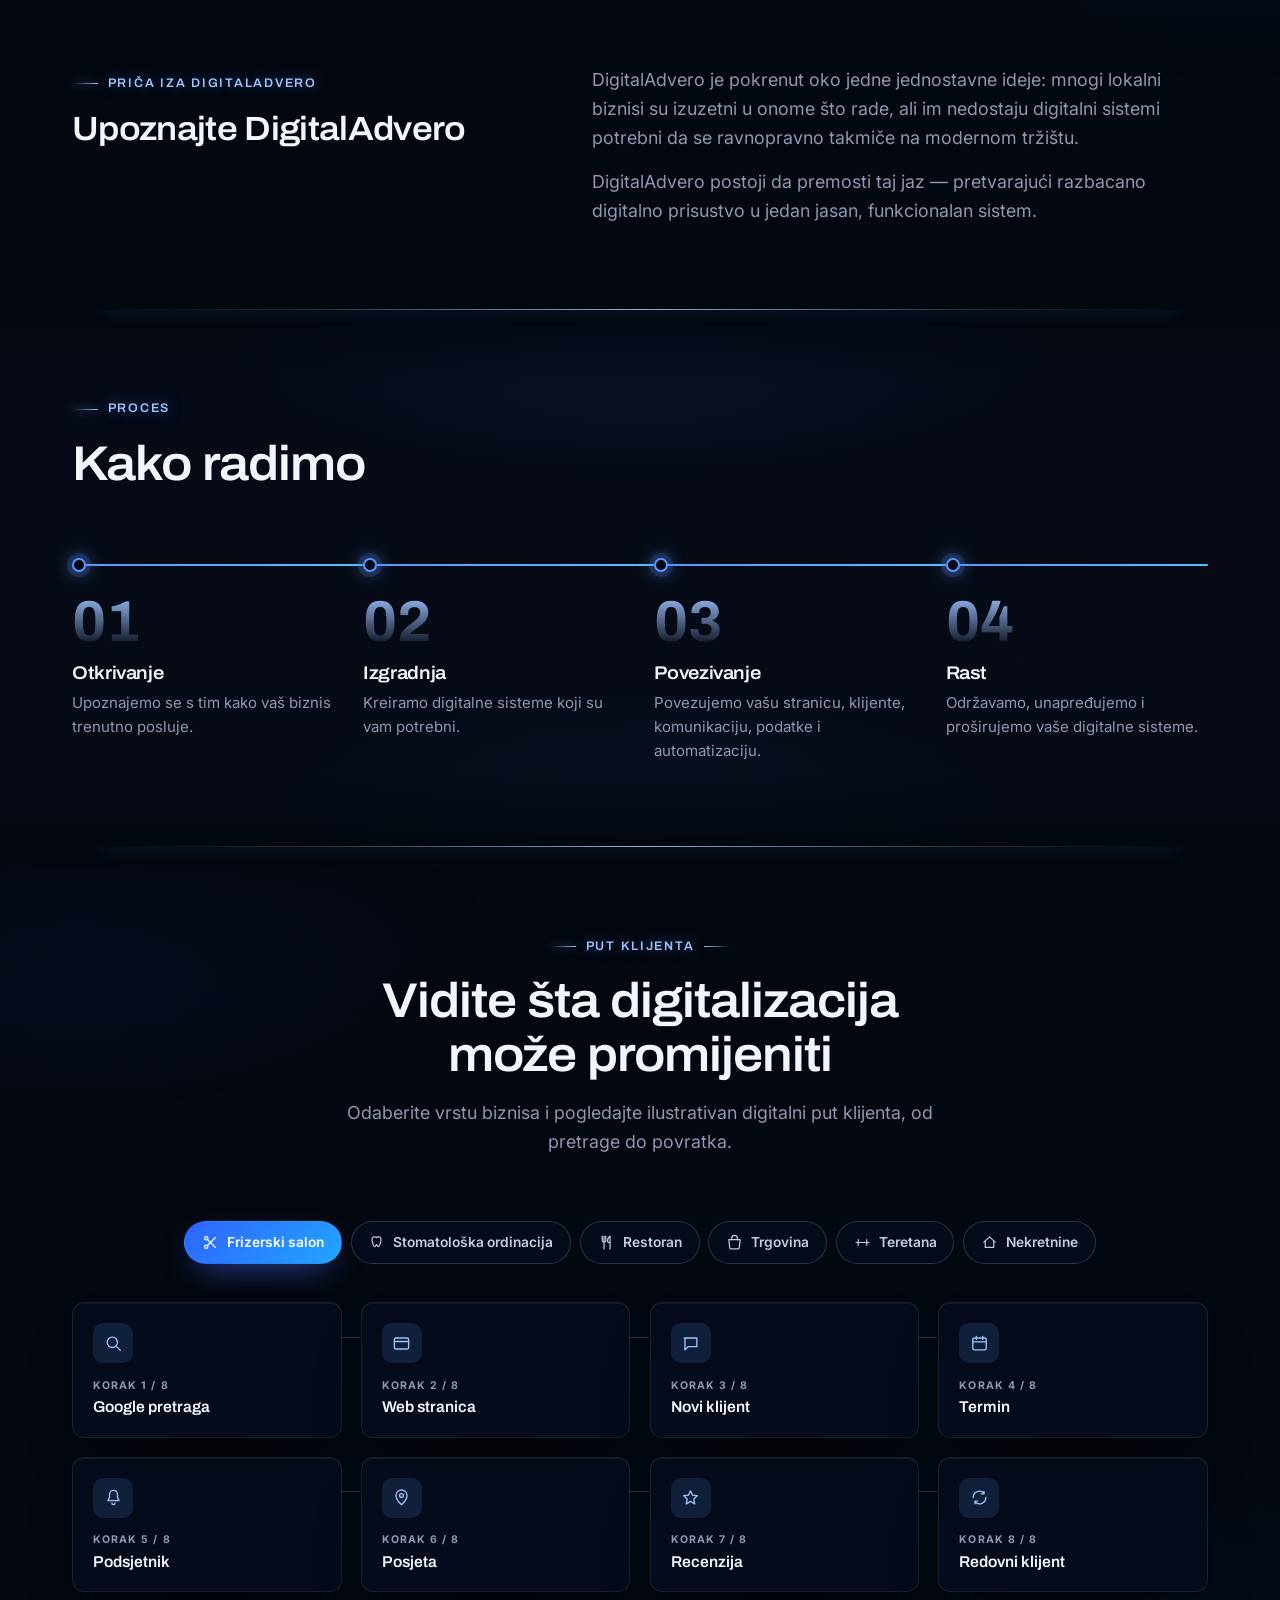
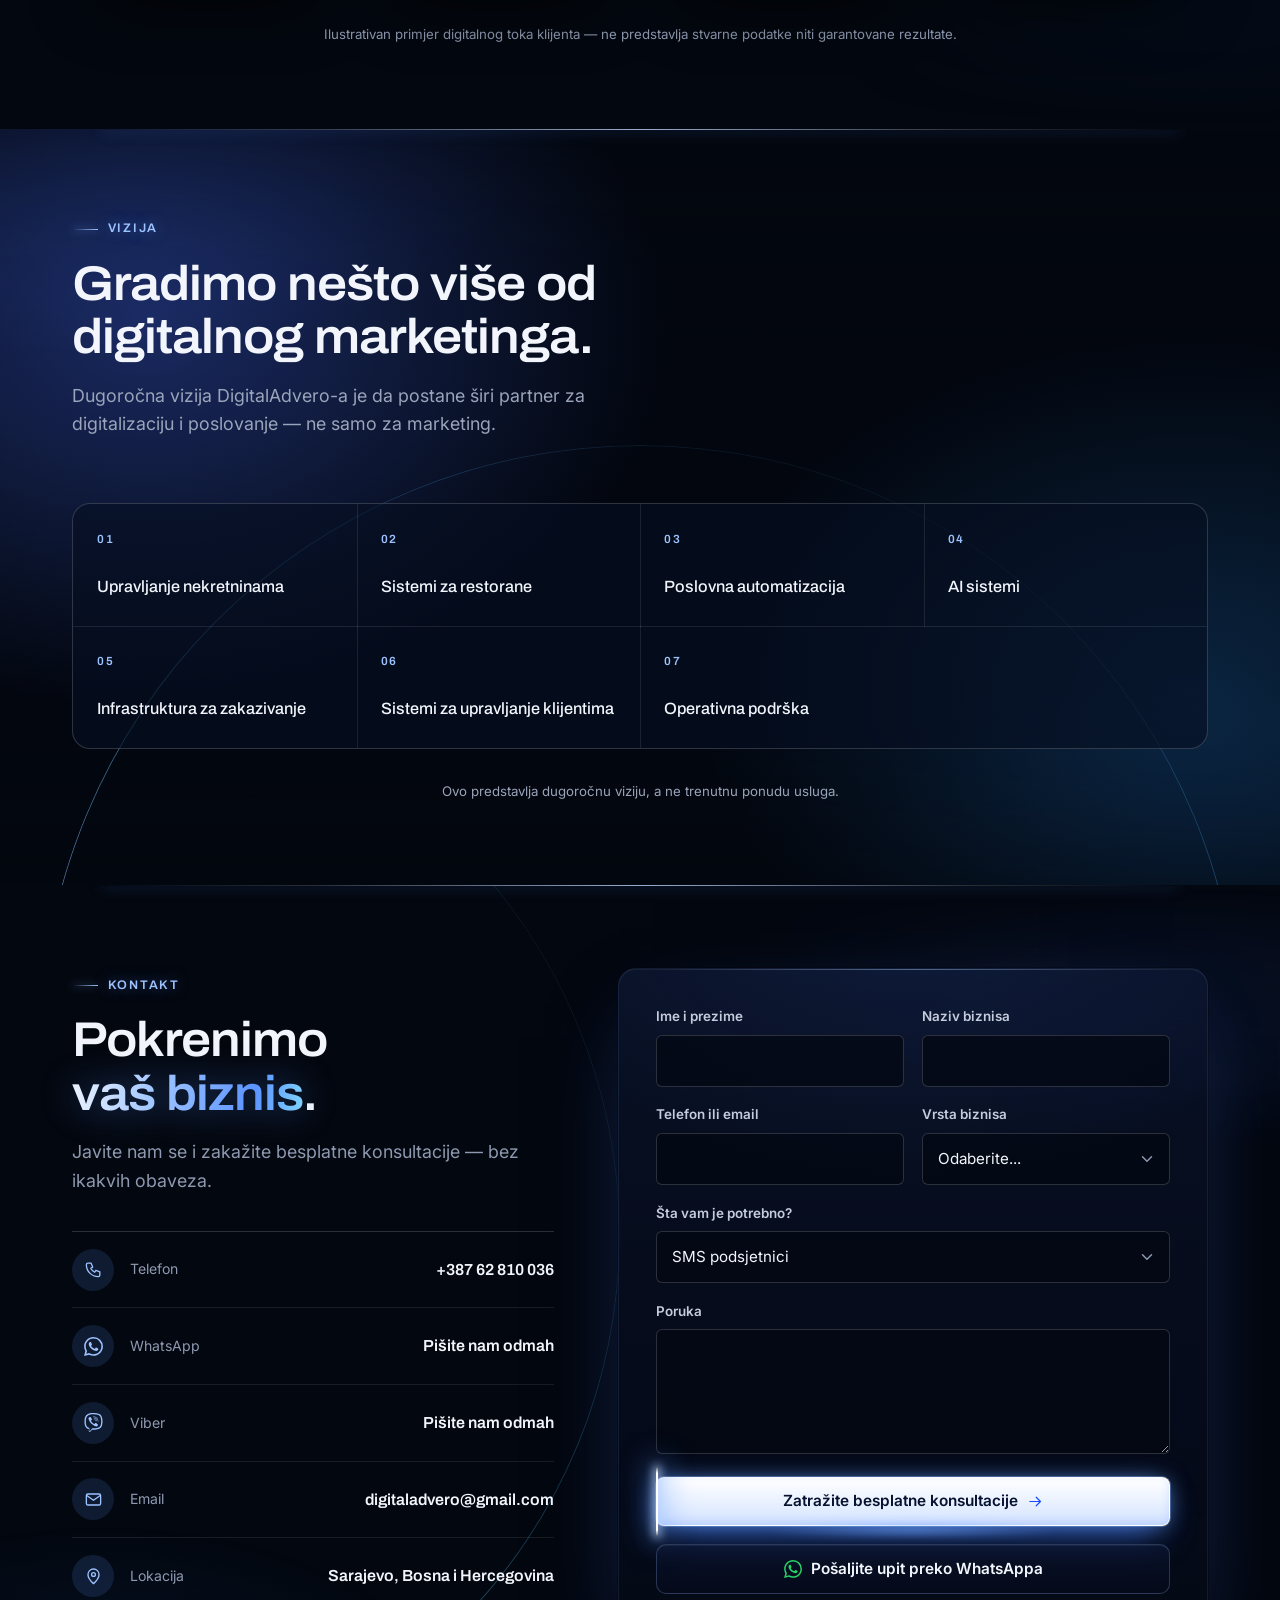
==== commit c7cebe9b: "Lead the homepage with SMS reminders and keep every other service The hero, a new first service card" ====
--- a/index.html
+++ b/index.html
@@ -3,8 +3,8 @@
 <head>
 <meta charset="UTF-8">
 <meta name="viewport" content="width=device-width, initial-scale=1">
-<title>DigitalAdvero — Digitalizacija biznisa u Bosni i Hercegovini</title>
-<meta name="description" content="DigitalAdvero je studentski tim iz Sarajeva koji lokalnim biznisima u BiH gradi moderne web stranice, Google prisutnost, online rezervacije i automatizaciju.">
+<title>DigitalAdvero — SMS podsjetnici i digitalizacija biznisa u BiH</title>
+<meta name="description" content="DigitalAdvero vraća klijente koji zaborave doći: automatski SMS podsjetnici i Google recenzije za veterinare, stomatologe i servise u BiH, uz web stranice, Google profil i društvene mreže.">
 <meta name="robots" content="index, follow, max-image-preview:large">
 <meta name="theme-color" content="#050912">
 <meta name="color-scheme" content="dark light">
@@ -14,16 +14,16 @@
 <meta property="og:type" content="website">
 <meta property="og:site_name" content="DigitalAdvero">
 <meta property="og:locale" content="bs_BA">
-<meta property="og:title" content="DigitalAdvero — Digitalizacija biznisa u Bosni i Hercegovini">
-<meta property="og:description" content="Studentski tim koji spaja programiranje, dizajn i ekonomiju: web stranice, Google prisutnost, online rezervacije i automatizacija za lokalne biznise u BiH.">
+<meta property="og:title" content="DigitalAdvero — SMS podsjetnici i digitalizacija biznisa u BiH">
+<meta property="og:description" content="Automatski SMS podsjetnici i Google recenzije za veterinare, stomatologe i servise, uz web stranice, Google profil i društvene mreže. Prvi mjesec podsjetnika je besplatan.">
 <meta property="og:url" content="https://digitaladvero.com/">
 <meta property="og:image" content="https://digitaladvero.com/assets/og-image.png">
 <meta property="og:image:width" content="1200">
 <meta property="og:image:height" content="630">
 <meta property="og:image:alt" content="DigitalAdvero — moderan digitalni sistem za moderne biznise">
 <meta name="twitter:card" content="summary_large_image">
-<meta name="twitter:title" content="DigitalAdvero — Digitalizacija biznisa u Bosni i Hercegovini">
-<meta name="twitter:description" content="Web stranice, Google prisutnost, online rezervacije i automatizacija za lokalne biznise u BiH.">
+<meta name="twitter:title" content="DigitalAdvero — SMS podsjetnici i digitalizacija biznisa u BiH">
+<meta name="twitter:description" content="SMS podsjetnici, Google recenzije, web stranice i društvene mreže za lokalne biznise u BiH.">
 <meta name="twitter:image" content="https://digitaladvero.com/assets/og-image.png">
 
 <link rel="icon" type="image/svg+xml" href="assets/favicon.svg">
@@ -108,6 +108,9 @@
     <symbol id="i-star" viewBox="0 0 24 24"><path d="M12 3.5l2.6 5.6 6 .7-4.4 4.2 1.1 6-5.3-3-5.3 3 1.1-6-4.4-4.2 6-.7z"/></symbol>
     <symbol id="i-clock" viewBox="0 0 24 24"><circle cx="12" cy="12" r="8.5"/><path d="M12 7.5V12l3 2"/></symbol>
     <symbol id="i-store" viewBox="0 0 24 24"><path d="M4 9l1.5-5h13L20 9"/><path d="M4 9a2.7 2.7 0 0 0 5.3 0 2.7 2.7 0 0 0 5.4 0A2.7 2.7 0 0 0 20 9"/><path d="M5.5 12v8h13v-8M10 20v-4.5h4V20"/></symbol>
+    <symbol id="i-paw" viewBox="0 0 24 24"><circle cx="6.5" cy="10.5" r="1.8"/><circle cx="10" cy="6.5" r="1.8"/><circle cx="14" cy="6.5" r="1.8"/><circle cx="17.5" cy="10.5" r="1.8"/><path d="M12 12c-2.6 0-5 3-5 5.4 0 1.5 1.1 2.3 2.5 2.3 1 0 1.7-.5 2.5-.5s1.5.5 2.5.5c1.4 0 2.5-.8 2.5-2.3 0-2.4-2.4-5.4-5-5.4z"/></symbol>
+    <symbol id="i-car" viewBox="0 0 24 24"><path d="M5 16.5H4a1 1 0 0 1-1-1v-3l2-5A2 2 0 0 1 6.9 6h10.2a2 2 0 0 1 1.9 1.5l2 5v3a1 1 0 0 1-1 1h-1M9 16.5h6M3.5 12h17"/><circle cx="7" cy="16.5" r="2"/><circle cx="17" cy="16.5" r="2"/></symbol>
+    <symbol id="i-eye" viewBox="0 0 24 24"><path d="M2.5 12S6 5.5 12 5.5 21.5 12 21.5 12 18 18.5 12 18.5 2.5 12 2.5 12z"/><circle cx="12" cy="12" r="3"/></symbol>
     <symbol id="i-mail" viewBox="0 0 24 24"><rect x="3" y="5" width="18" height="14" rx="2"/><path d="M3.5 7l8.5 6 8.5-6"/></symbol>
     <symbol id="i-instagram" viewBox="0 0 24 24"><rect x="3" y="3" width="18" height="18" rx="5"/><circle cx="12" cy="12" r="4"/><path d="M17.2 6.8h.01"/></symbol>
   </defs>
@@ -197,14 +200,14 @@
     <div class="hero-copy">
       <h1 class="hero-title" id="hero-title">
         <span class="hero-brand reveal">DigitalAdvero</span>
-        <span class="hero-headline reveal" style="--d:.08s" data-i18n-html="hero.title">Moderan <span class="text-gradient">digitalni sistem</span> za moderne biznise.</span>
+        <span class="hero-headline reveal" style="--d:.08s" data-i18n-html="hero.title">Vraćamo klijente koji <span class="text-gradient">zaborave doći</span>.</span>
       </h1>
-      <p class="hero-lede reveal" style="--d:.16s" data-i18n="hero.lede">Lokalnim biznisima u Bosni i Hercegovini donosimo ono što im najčešće nedostaje: web stranicu, vidljivost na Googleu, online rezervacije i automatizaciju — povezano u jedan sistem.</p>
+      <p class="hero-lede reveal" style="--d:.16s" data-i18n="hero.lede">Automatski SMS podsjetnici i Google recenzije za veterinare, stomatologe i servise u Bosni i Hercegovini, uz prvi mjesec besplatno. Radimo i web stranice, Google profil, društvene mreže, dizajn i reklamni materijal.</p>
       <ul class="hero-keywords reveal" style="--d:.22s" aria-label="Šta radimo" data-i18n-attrs="aria-label:hero.kwlabel">
-        <li data-i18n="hero.kw1">Web stranice</li>
-        <li data-i18n="hero.kw2">Google</li>
-        <li data-i18n="hero.kw3">Rezervacije</li>
-        <li data-i18n="hero.kw4">Automatizacija</li>
+        <li data-i18n="hero.kw1">SMS podsjetnici</li>
+        <li data-i18n="hero.kw2">Google recenzije</li>
+        <li data-i18n="hero.kw3">Web stranice</li>
+        <li data-i18n="hero.kw4">Društvene mreže</li>
       </ul>
       <div class="btn-row hero-actions reveal" style="--d:.3s">
         <a href="#kontakt" class="btn btn-primary magnetic"><span data-i18n="hero.cta1">Pokrenimo vaš biznis</span> <svg class="ico btn-arrow" viewBox="0 0 24 24" aria-hidden="true"><use href="#i-arrow"/></svg></a>
@@ -483,6 +486,16 @@
     </div>
 
     <div class="svc-grid" data-spot-group>
+      <article class="svc svc--full svc--lead spot reveal">
+        <span class="tag" data-i18n="svc.0.tag">Prvi mjesec besplatno</span>
+        <div class="svc-full-copy">
+          <span class="svc-icon"><svg class="ico" viewBox="0 0 24 24" aria-hidden="true"><use href="#i-chat"/></svg></span>
+          <h3 data-i18n="svc.0.h">SMS podsjetnici i Google recenzije</h3>
+          <p data-i18n="svc.0.p">Vašim klijentima automatski stiže SMS s vašim imenom i brojem prije nego što im ističe vakcinacija, kontrola, servis ili registracija. Poslije posjete dobiju poruku s linkom za Google recenziju. Vaš spisak unosimo mi, a svaki mjesec dobijete izvještaj koliko se ljudi vratilo.</p>
+        </div>
+        <a href="#kontakt" class="btn btn-primary svc-cta"><span data-i18n="svc.0.cta">Isprobajte mjesec besplatno</span> <svg class="ico btn-arrow" viewBox="0 0 24 24" aria-hidden="true"><use href="#i-arrow"/></svg></a>
+      </article>
+
       <article class="svc svc--web spot reveal">
         <span class="svc-icon"><svg class="ico" viewBox="0 0 24 24" aria-hidden="true"><use href="#i-globe"/></svg></span>
         <h3 data-i18n="svc.1.h">Izrada web stranica</h3>
@@ -665,6 +678,11 @@
     <div class="price-panel glass reveal">
       <h3 class="price-head" data-i18n="price.monthly">Mjesečne usluge</h3>
       <ul class="price-list">
+        <li class="price-row is-featured">
+          <div class="price-name"><h4 data-i18n="price.sms.h">SMS podsjetnici</h4><span class="price-tag" data-i18n="price.sms.tag">Prvi mjesec besplatno</span></div>
+          <p class="price-desc" data-i18n="price.sms">Automatski SMS vašim klijentima prije roka za vakcinaciju, kontrolu, servis ili registraciju, poruka za Google recenziju poslije posjete i mjesečni izvještaj koliko se ljudi vratilo. Do 200 poruka mjesečno, bez ugovora.</p>
+          <p class="price-amount">79&nbsp;KM<small class="price-per" data-i18n="price.mo">/mj.</small></p>
+        </li>
         <li class="price-row">
           <div class="price-name"><h4 data-i18n="price.ms.h">Mreže Start</h4></div>
           <p class="price-desc" data-i18n="price.ms">Instagram i Facebook: 8 objava i 2 kratka videa mjesečno, story objave dva puta sedmično, odgovaranje na komentare i jedno snimanje kod vas.</p>
@@ -712,7 +730,7 @@
         <li><span data-i18n="price.x10">Kratki video (Reels)</span> <b><span data-i18n="price.from">od</span> 80&nbsp;KM</b></li>
         <li><span data-i18n="price.x6">Postavljanje online zakazivanja</span> <b><span data-i18n="price.from">od</span> 100&nbsp;KM</b></li>
       </ul>
-      <p class="price-terms" data-i18n="price.terms">Jednokratni poslovi: 50% unaprijed i 50% kad odobrite gotov posao. Mjesečne usluge plaćaju se unaprijed, na početku mjeseca, a za društvene mreže dogovaramo najmanje tri mjeseca. Štampu naplaćujemo posebno, uz ponudu prije narudžbe (osim 500 vizit karata u paketu Kompletan nastup). Alat za online zakazivanje plaćate direktno njegovom pružaocu.</p>
+      <p class="price-terms" data-i18n="price.terms">Jednokratni poslovi: 50% unaprijed i 50% kad odobrite gotov posao. Mjesečne usluge plaćaju se unaprijed, na početku mjeseca, a za društvene mreže dogovaramo najmanje tri mjeseca. Štampu naplaćujemo posebno, uz ponudu prije narudžbe (osim 500 vizit karata u paketu Kompletan nastup). Alat za online zakazivanje plaćate direktno njegovom pružaocu. SMS podsjetnici: postavljanje i unos vašeg spiska 150&nbsp;KM jednokratno, prvi mjesec je besplatan, a otkazati možete bilo koji mjesec.</p>
     </div>
   </div>
 </section>
@@ -725,6 +743,9 @@
       <h2 class="h2" data-i18n="industries.title">Napravljeno za stvarne biznise.</h2>
     </div>
     <div class="ind-grid" data-spot-group>
+      <div class="ind spot reveal"><svg class="ico" viewBox="0 0 24 24" aria-hidden="true"><use href="#i-paw"/></svg><h3 data-i18n="ind.10.h">Veterinarske stanice</h3><p data-i18n="ind.10.p">SMS podsjetnik za vakcinaciju vraća ljubimce na vrijeme.</p></div>
+      <div class="ind spot reveal" style="--d:.05s"><svg class="ico" viewBox="0 0 24 24" aria-hidden="true"><use href="#i-car"/></svg><h3 data-i18n="ind.11.h">Auto servisi i tehnički pregled</h3><p data-i18n="ind.11.p">Podsjetnik za servis, gume i registraciju dovodi vozače nazad.</p></div>
+      <div class="ind spot reveal" style="--d:.1s"><svg class="ico" viewBox="0 0 24 24" aria-hidden="true"><use href="#i-eye"/></svg><h3 data-i18n="ind.12.h">Optike</h3><p data-i18n="ind.12.p">Podsjetnik za godišnji pregled vida vraća klijente.</p></div>
       <div class="ind spot reveal"><svg class="ico" viewBox="0 0 24 24" aria-hidden="true"><use href="#i-scissors"/></svg><h3 data-i18n="ind.1.h">Frizerski saloni</h3><p data-i18n="ind.1.p">Online zakazivanje i podsjetnici smanjuju prazne termine.</p></div>
       <div class="ind spot reveal" style="--d:.05s"><svg class="ico" viewBox="0 0 24 24" aria-hidden="true"><use href="#i-tooth"/></svg><h3 data-i18n="ind.2.h">Stomatološke ordinacije</h3><p data-i18n="ind.2.p">Profesionalna stranica gradi povjerenje prije prvog dolaska.</p></div>
       <div class="ind spot reveal" style="--d:.1s"><svg class="ico" viewBox="0 0 24 24" aria-hidden="true"><use href="#i-spark"/></svg><h3 data-i18n="ind.3.h">Kozmetički saloni</h3><p data-i18n="ind.3.p">Vizuelni portfolio pretvara pratioce u klijente.</p></div>
@@ -919,6 +940,8 @@
           <option value="" data-i18n="form.type.0">Odaberite...</option>
           <option data-i18n="form.type.1">Frizerski salon</option>
           <option data-i18n="form.type.2">Stomatološka ordinacija</option>
+          <option data-i18n="form.type.11">Veterinarska stanica</option>
+          <option data-i18n="form.type.12">Auto servis ili tehnički pregled</option>
           <option data-i18n="form.type.3">Kozmetički salon</option>
           <option data-i18n="form.type.4">Trgovina</option>
           <option data-i18n="form.type.5">Teretana</option>
@@ -933,6 +956,7 @@
       <div class="field field-full">
         <label for="f-help" data-i18n="form.help">Šta vam je potrebno?</label>
         <select id="f-help" name="help">
+          <option data-i18n="form.help.7">SMS podsjetnici</option>
           <option data-i18n="form.help.1">Web stranica</option>
           <option data-i18n="form.help.2">Google profil</option>
           <option data-i18n="form.help.3">Društvene mreže</option>
@@ -963,9 +987,11 @@
       <h2 class="h2" data-i18n="faq.title">Najčešća pitanja</h2>
     </div>
     <div class="faq-list reveal">
-      <div class="faq-item"><h3><button class="faq-q" type="button" aria-expanded="false" aria-controls="faq-a1" id="faq-q1"><span data-i18n="faq.1.q">Šta radi DigitalAdvero?</span><span class="faq-icon" aria-hidden="true"></span></button></h3><div class="faq-a" id="faq-a1" role="region" aria-labelledby="faq-q1"><div><p data-i18n="faq.1.a">Pomažemo lokalnim biznisima u Bosni i Hercegovini da postanu digitalno vidljiviji, dostupniji i organizovaniji — kroz web stranice, Google prisustvo, društvene mreže i automatizaciju.</p></div></div></div>
+      <div class="faq-item"><h3><button class="faq-q" type="button" aria-expanded="false" aria-controls="faq-a1" id="faq-q1"><span data-i18n="faq.1.q">Šta radi DigitalAdvero?</span><span class="faq-icon" aria-hidden="true"></span></button></h3><div class="faq-a" id="faq-a1" role="region" aria-labelledby="faq-q1"><div><p data-i18n="faq.1.a">Pomažemo lokalnim biznisima u Bosni i Hercegovini da vrate klijente i postanu digitalno vidljiviji, dostupniji i organizovaniji — kroz SMS podsjetnike, web stranice, Google prisustvo, društvene mreže i automatizaciju.</p></div></div></div>
+      <div class="faq-item"><h3><button class="faq-q" type="button" aria-expanded="false" aria-controls="faq-a11" id="faq-q11"><span data-i18n="faq.11.q">Kako rade SMS podsjetnici?</span><span class="faq-icon" aria-hidden="true"></span></button></h3><div class="faq-a" id="faq-a11" role="region" aria-labelledby="faq-q11"><div><p data-i18n="faq.11.a">Unesemo vaš postojeći spisak klijenata, iz sveske, Excela ili programa. Sistem svako jutro provjeri kome uskoro ističe vakcinacija, kontrola, servis ili registracija i pošalje SMS s imenom i brojem vaše firme. Poruke dobijaju samo klijenti koji su na to pristali, a podaci ostaju vaši i ne dijele se.</p></div></div></div>
+      <div class="faq-item"><h3><button class="faq-q" type="button" aria-expanded="false" aria-controls="faq-a12" id="faq-q12"><span data-i18n="faq.12.q">Šta ako podsjetnici ne donesu rezultat?</span><span class="faq-icon" aria-hidden="true"></span></button></h3><div class="faq-a" id="faq-a12" role="region" aria-labelledby="faq-q12"><div><p data-i18n="faq.12.a">Prvi mjesec je besplatan, a svaki mjesec dobijete izvještaj koliko je poruka otišlo i koliko se ljudi vratilo. Ako vam se ne isplati, otkažete bilo koji mjesec, bez ugovora i bez kazne.</p></div></div></div>
       <div class="faq-item"><h3><button class="faq-q" type="button" aria-expanded="false" aria-controls="faq-a2" id="faq-q2"><span data-i18n="faq.10.q">Vi ste studenti — mogu li vam vjerovati svoj biznis?</span><span class="faq-icon" aria-hidden="true"></span></button></h3><div class="faq-a" id="faq-a2" role="region" aria-labelledby="faq-q2"><div><p data-i18n="faq.10.a">Da. Studenti smo i to nam je prednost: u timu su programeri, dizajneri i ekonomisti, pa vaš biznis razmatramo iz više uglova, a ne samo tehnički. Sve dogovaramo jasno i unaprijed, a prve konsultacije su besplatne.</p></div></div></div>
-      <div class="faq-item"><h3><button class="faq-q" type="button" aria-expanded="false" aria-controls="faq-a3" id="faq-q3"><span data-i18n="faq.2.q">S kim sarađujete?</span><span class="faq-icon" aria-hidden="true"></span></button></h3><div class="faq-a" id="faq-a3" role="region" aria-labelledby="faq-q3"><div><p data-i18n="faq.2.a">Prvenstveno s lokalnim biznisima poput frizerskih salona, stomatoloških ordinacija, kozmetičkih salona, prodavnica, teretana, fizioterapeuta i restorana.</p></div></div></div>
+      <div class="faq-item"><h3><button class="faq-q" type="button" aria-expanded="false" aria-controls="faq-a3" id="faq-q3"><span data-i18n="faq.2.q">S kim sarađujete?</span><span class="faq-icon" aria-hidden="true"></span></button></h3><div class="faq-a" id="faq-a3" role="region" aria-labelledby="faq-q3"><div><p data-i18n="faq.2.a">Prvenstveno s lokalnim biznisima poput veterinarskih stanica, stomatoloških ordinacija, auto servisa, optika, frizerskih salona, kozmetičkih salona, prodavnica, teretana, fizioterapeuta i restorana.</p></div></div></div>
       <div class="faq-item"><h3><button class="faq-q" type="button" aria-expanded="false" aria-controls="faq-a4" id="faq-q4"><span data-i18n="faq.3.q">Da li mi je potrebna web stranica?</span><span class="faq-icon" aria-hidden="true"></span></button></h3><div class="faq-a" id="faq-a4" role="region" aria-labelledby="faq-q4"><div><p data-i18n="faq.3.a">Ako klijenti trenutno teško pronalaze informacije o vašem biznisu online, vjerovatno jeste. Rado ćemo razgovarati o tome šta ima najviše smisla za vas.</p></div></div></div>
       <div class="faq-item"><h3><button class="faq-q" type="button" aria-expanded="false" aria-controls="faq-a5" id="faq-q5"><span data-i18n="faq.4.q">Možete li upravljati mojim društvenim mrežama?</span><span class="faq-icon" aria-hidden="true"></span></button></h3><div class="faq-a" id="faq-a5" role="region" aria-labelledby="faq-q5"><div><p data-i18n="faq.4.a">Da, to je jedna od naših osnovnih usluga.</p></div></div></div>
       <div class="faq-item"><h3><button class="faq-q" type="button" aria-expanded="false" aria-controls="faq-a6" id="faq-q6"><span data-i18n="faq.5.q">Možete li mi pomoći da se bolje pojavim na Googleu?</span><span class="faq-icon" aria-hidden="true"></span></button></h3><div class="faq-a" id="faq-a6" role="region" aria-labelledby="faq-q6"><div><p data-i18n="faq.5.a">Da — Google Business optimizacija je jedna od usluga koje nudimo od početka.</p></div></div></div>
--- a/css/sections.css
+++ b/css/sections.css
@@ -314,6 +314,7 @@
 .svc-grid { display: grid; grid-template-columns: 1fr; gap: 1rem; }
 @media (min-width: 680px) { .svc-grid { grid-template-columns: repeat(2, 1fr); } .svc--web, .svc--full { grid-column: 1 / -1; } }
 @media (min-width: 1040px) { .svc-grid { grid-template-columns: repeat(3, 1fr); gap: 1.1rem; } .svc--web, .svc--full { grid-column: span 2; } }
+.svc-grid .svc--lead { grid-column: 1 / -1; }
 
 .svc {
   position: relative; display: flex; flex-direction: column; gap: .7rem; padding: 1.8rem; overflow: hidden; border-radius: 14px;
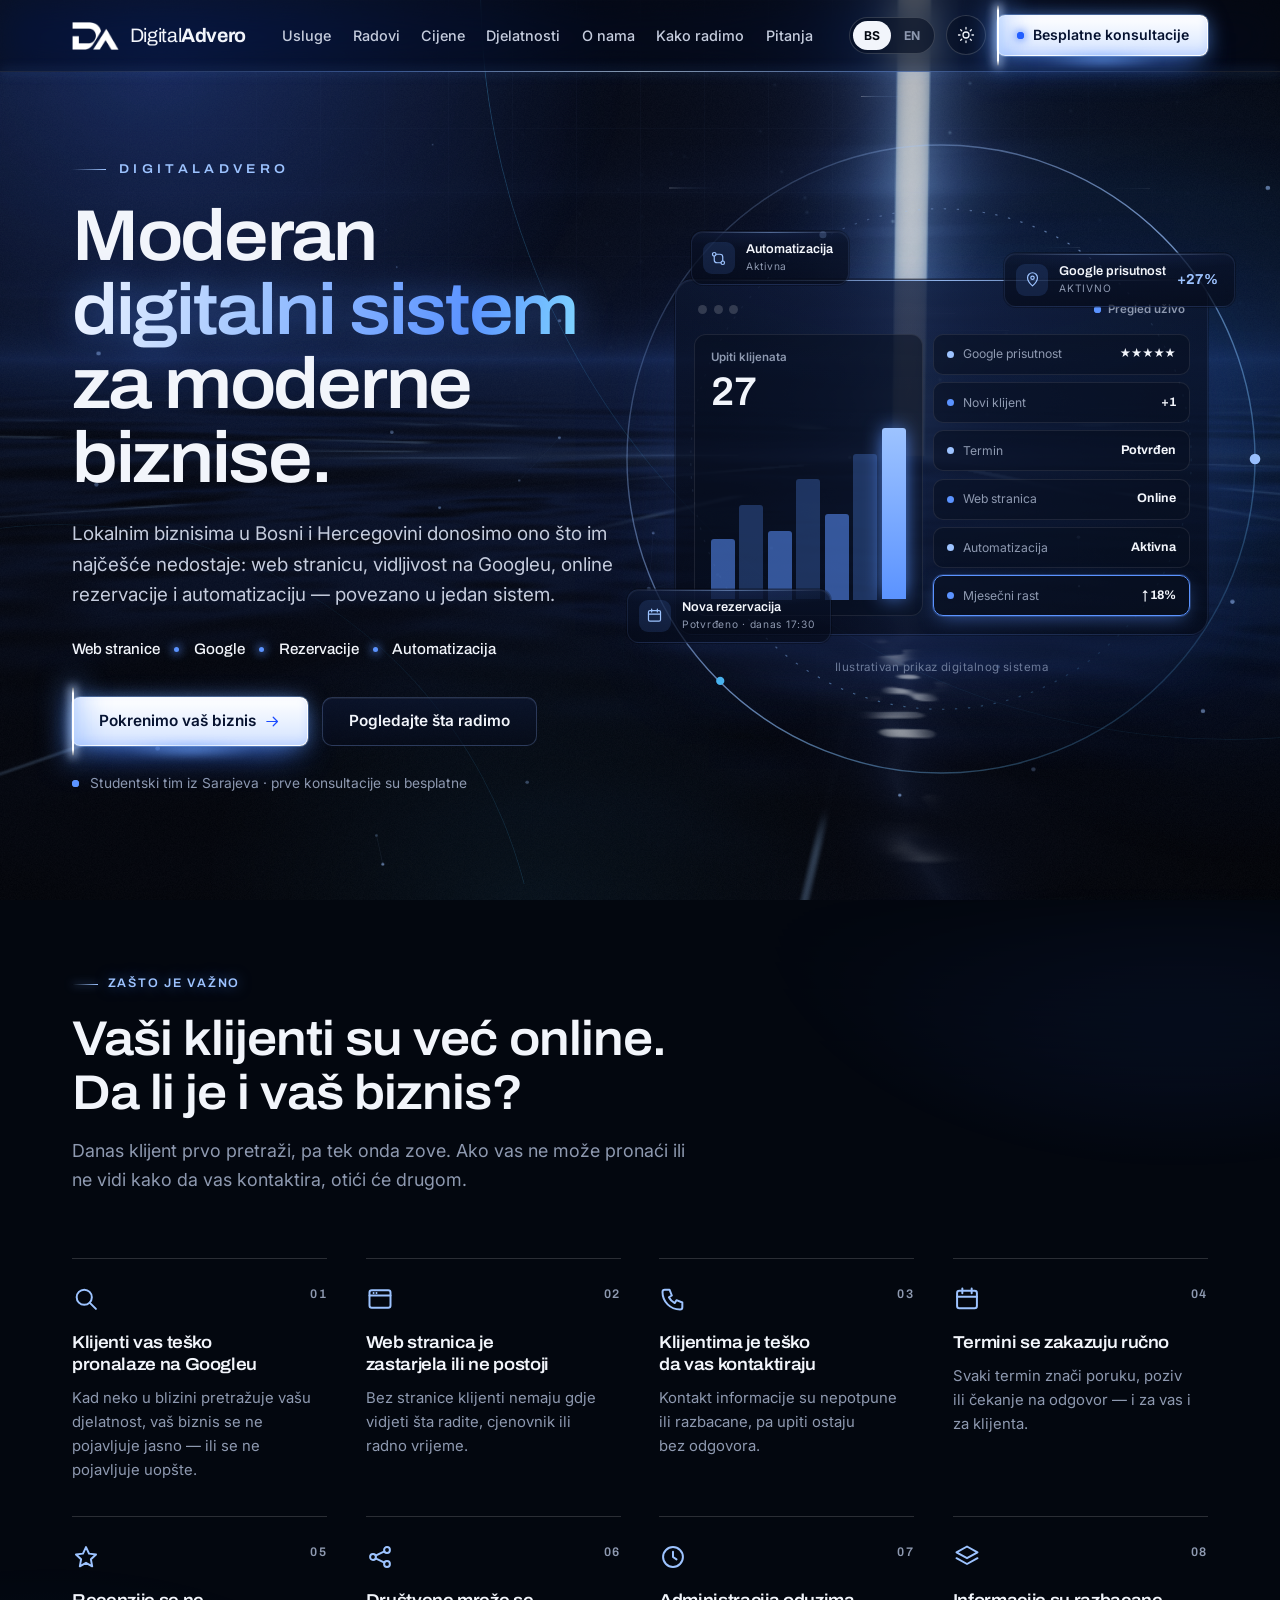
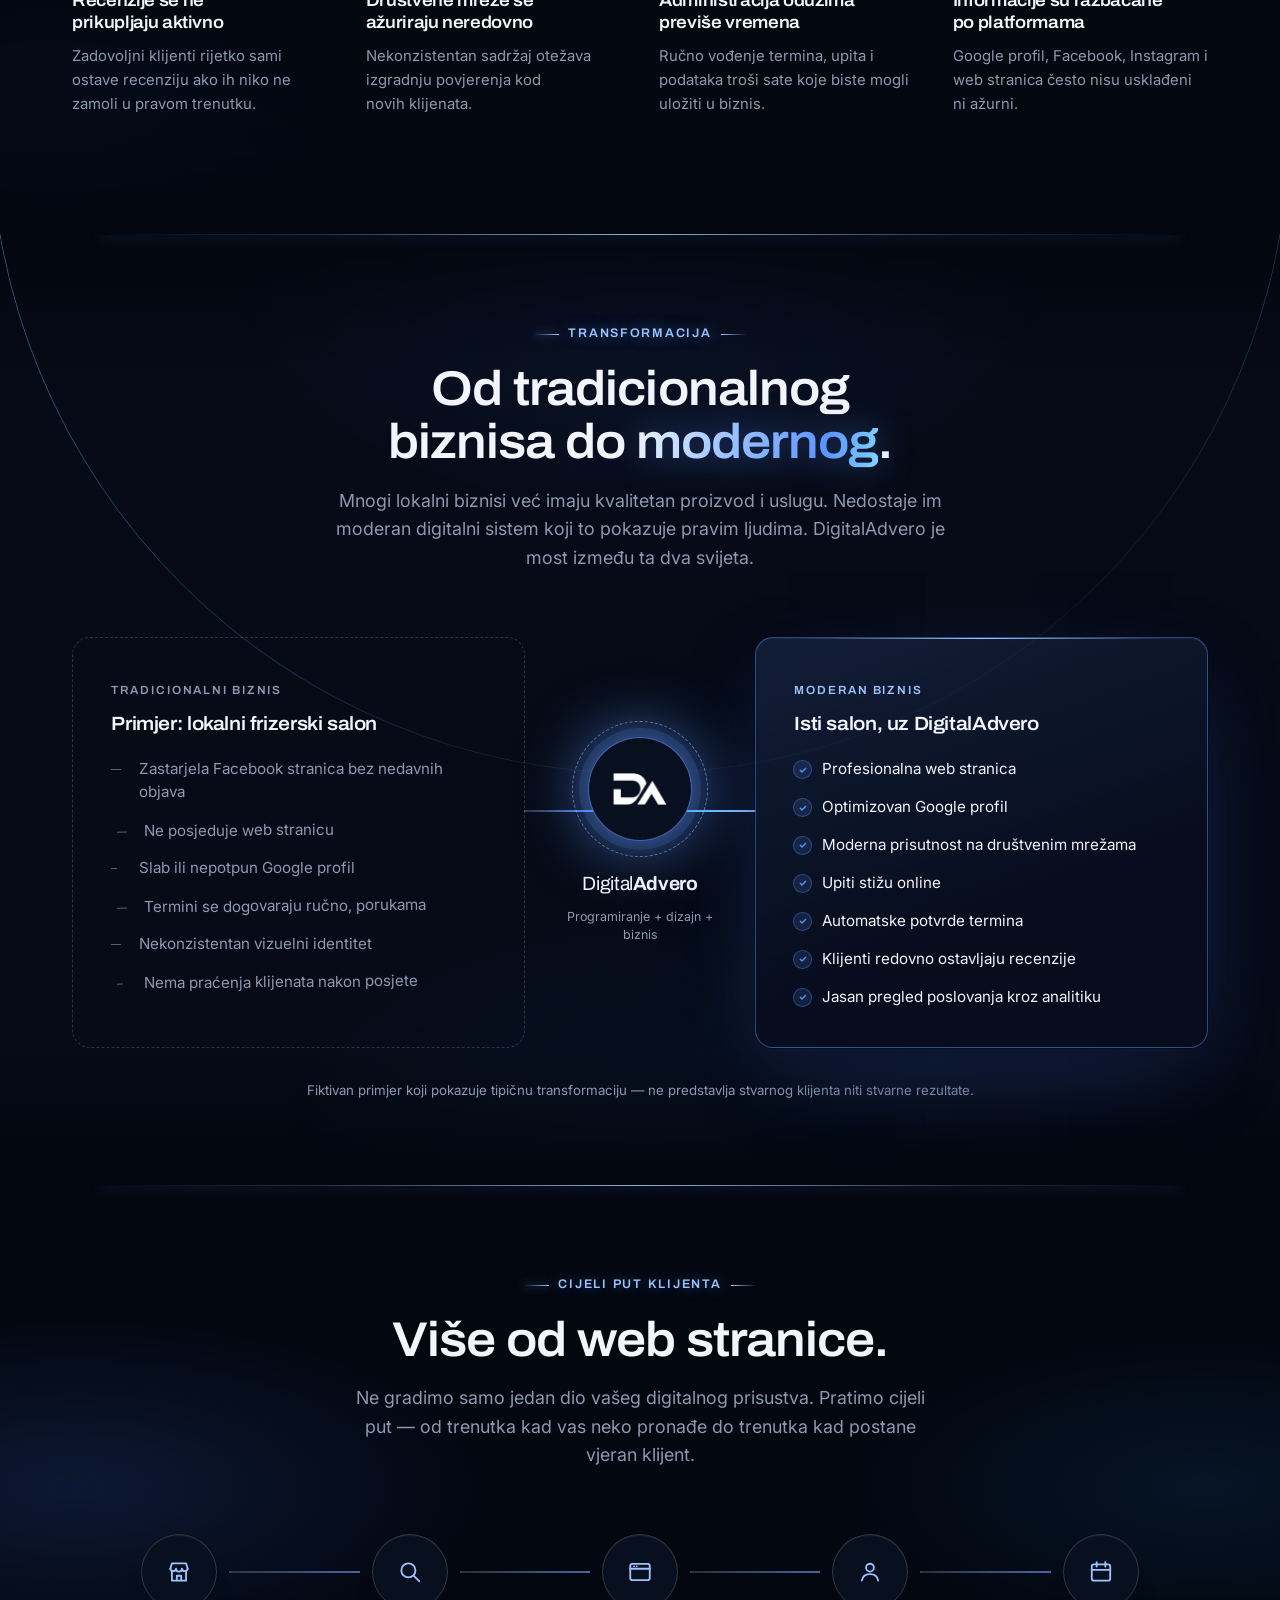
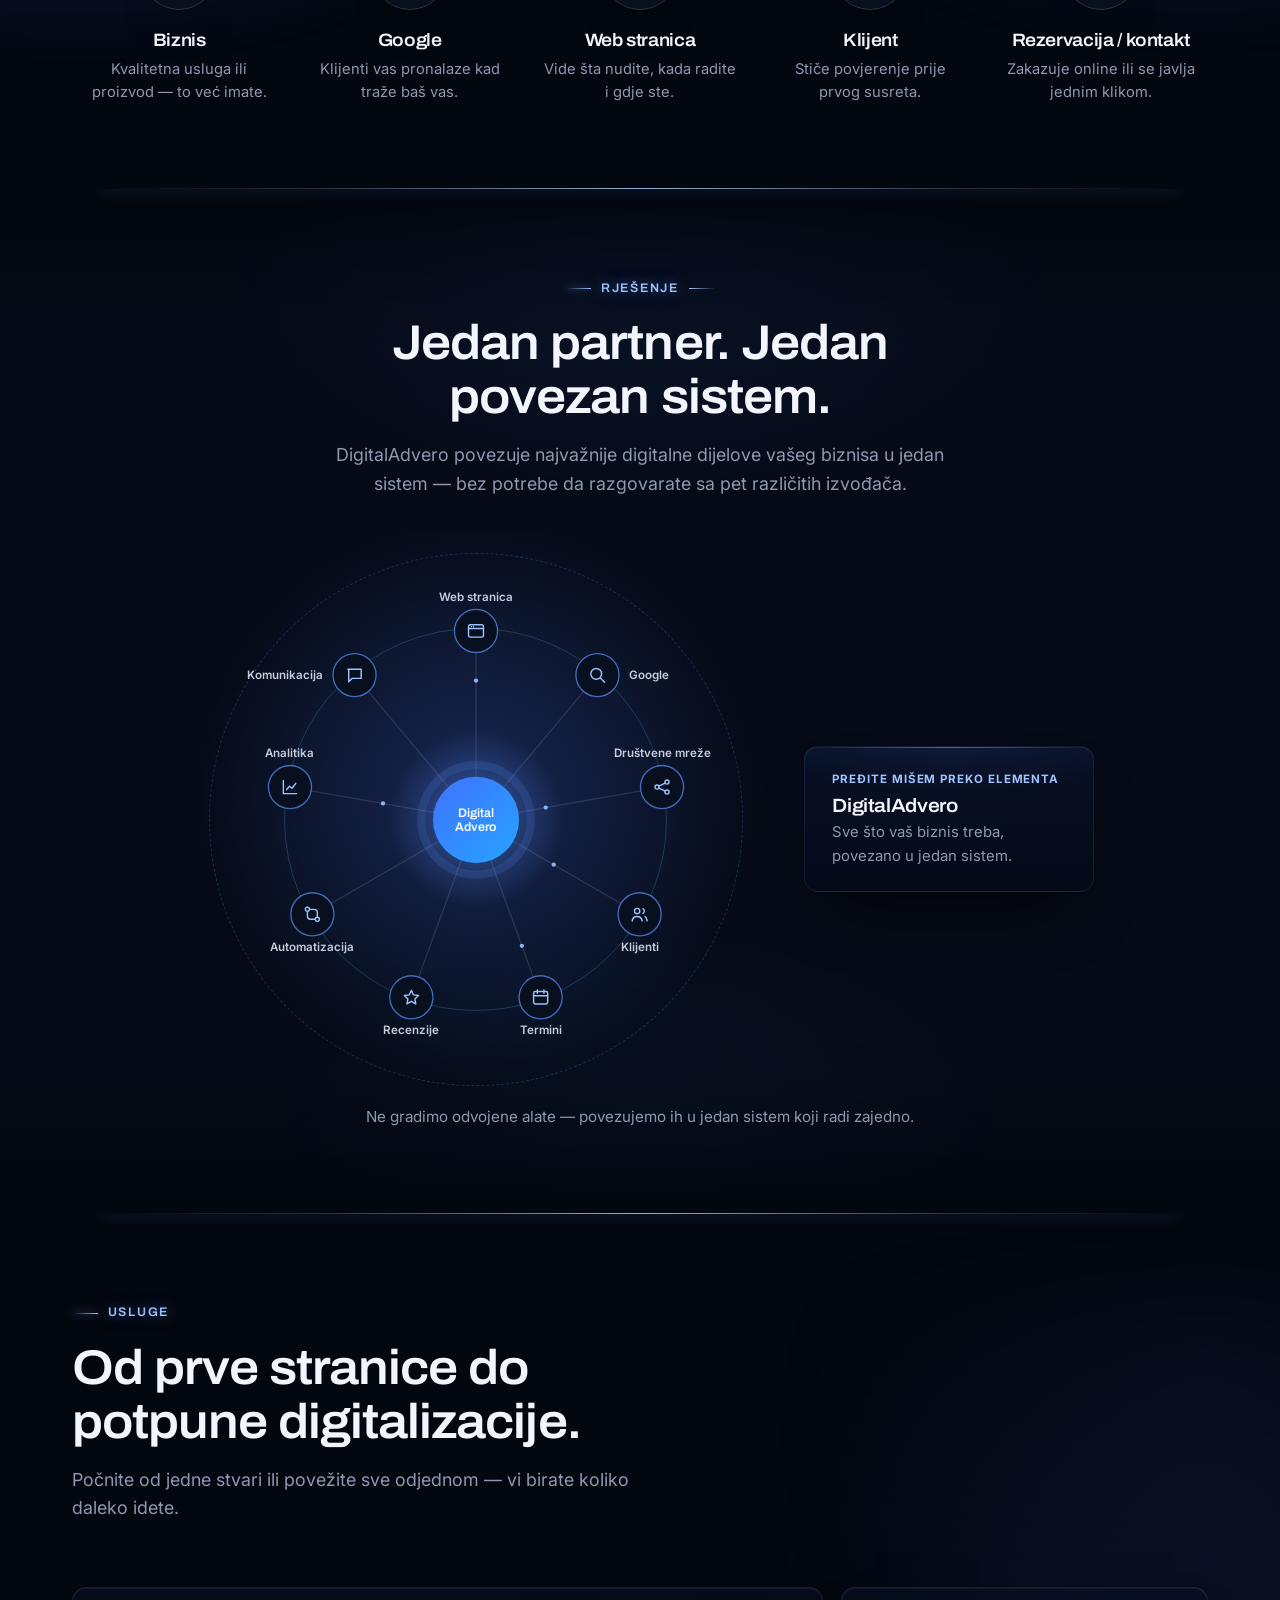
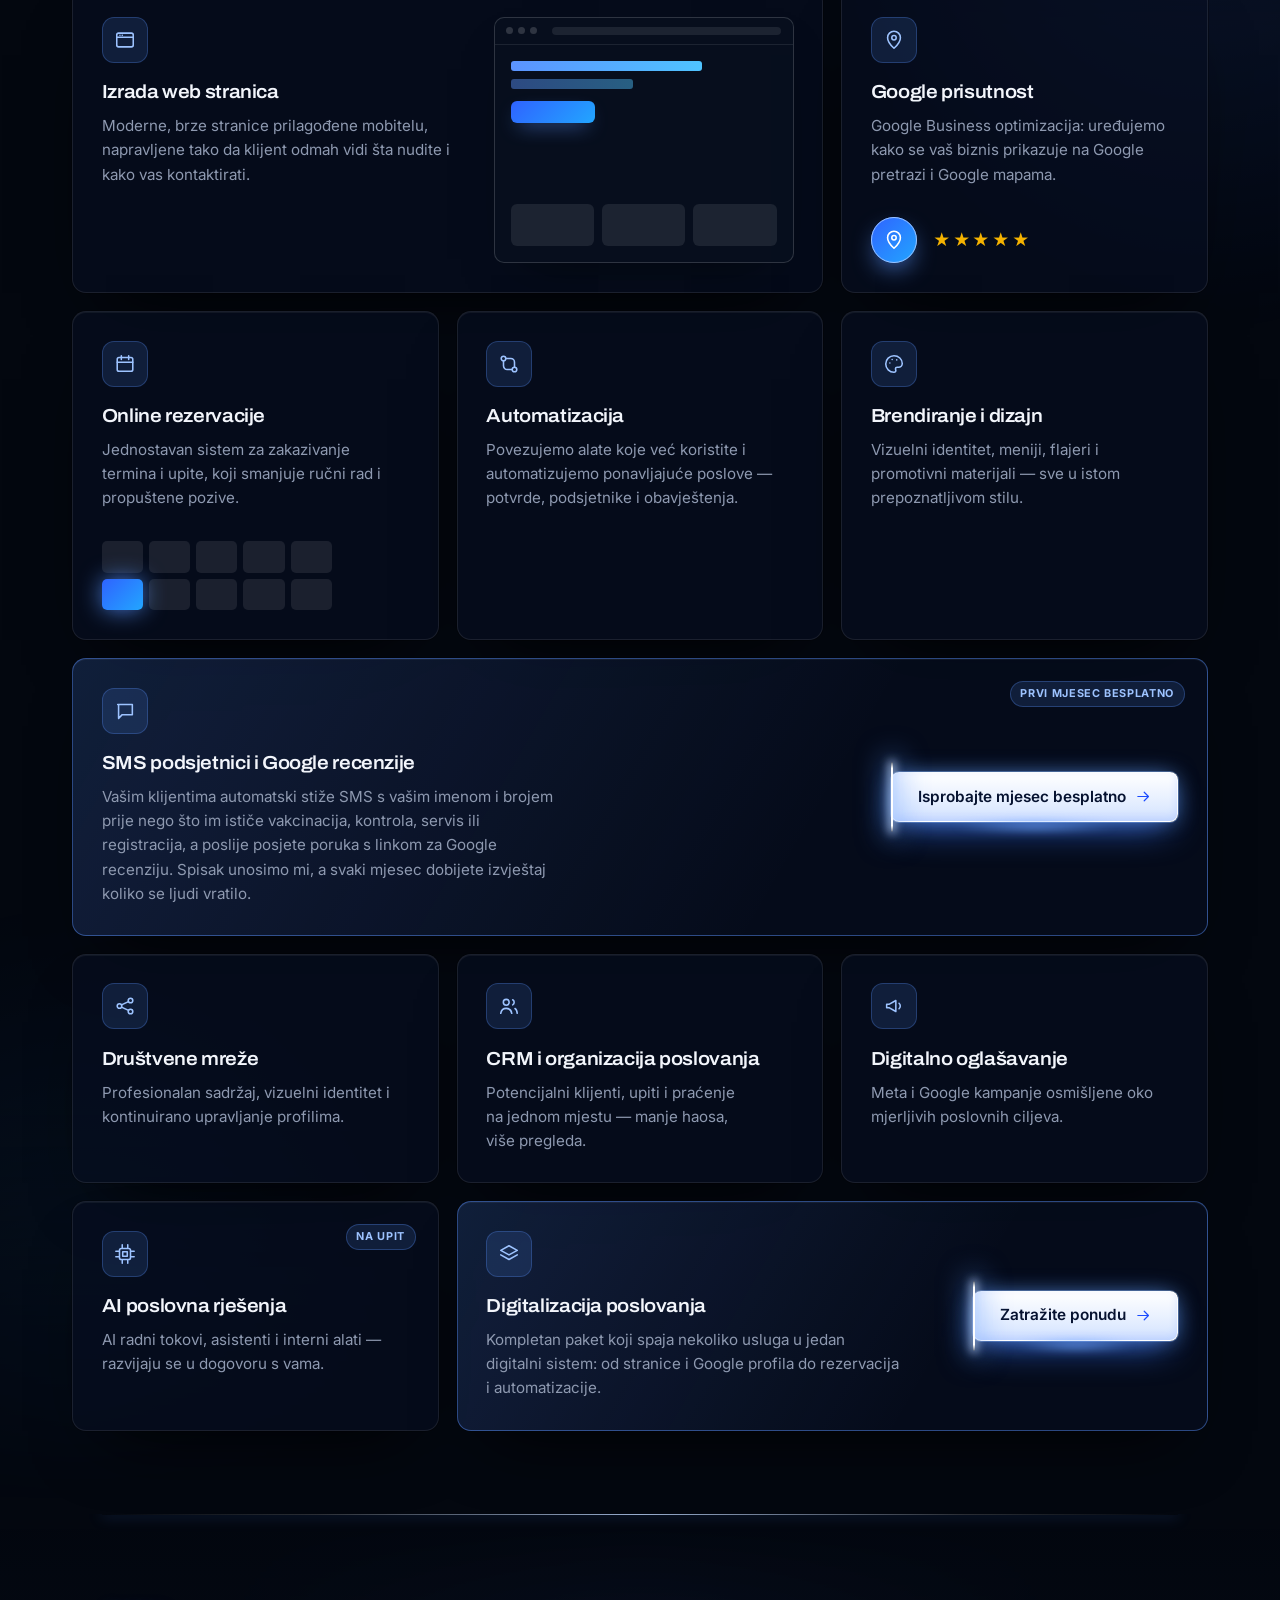
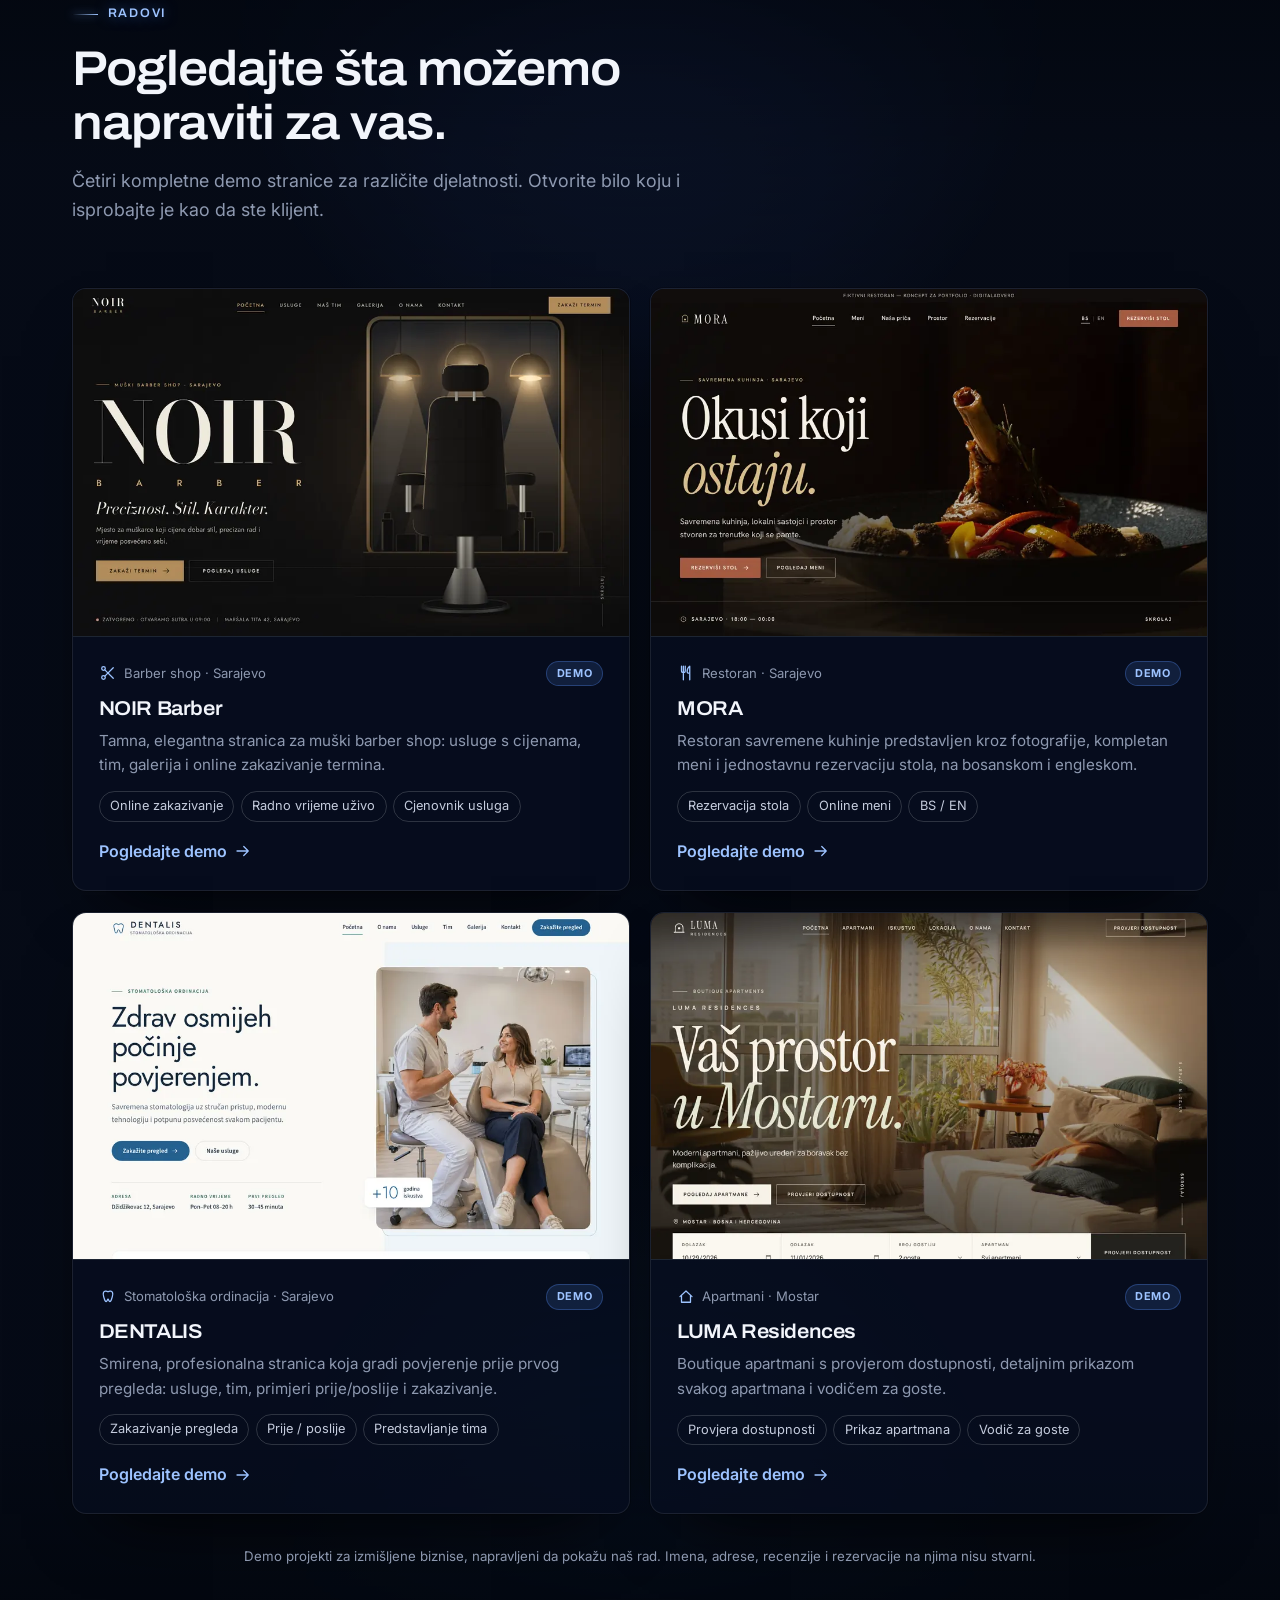
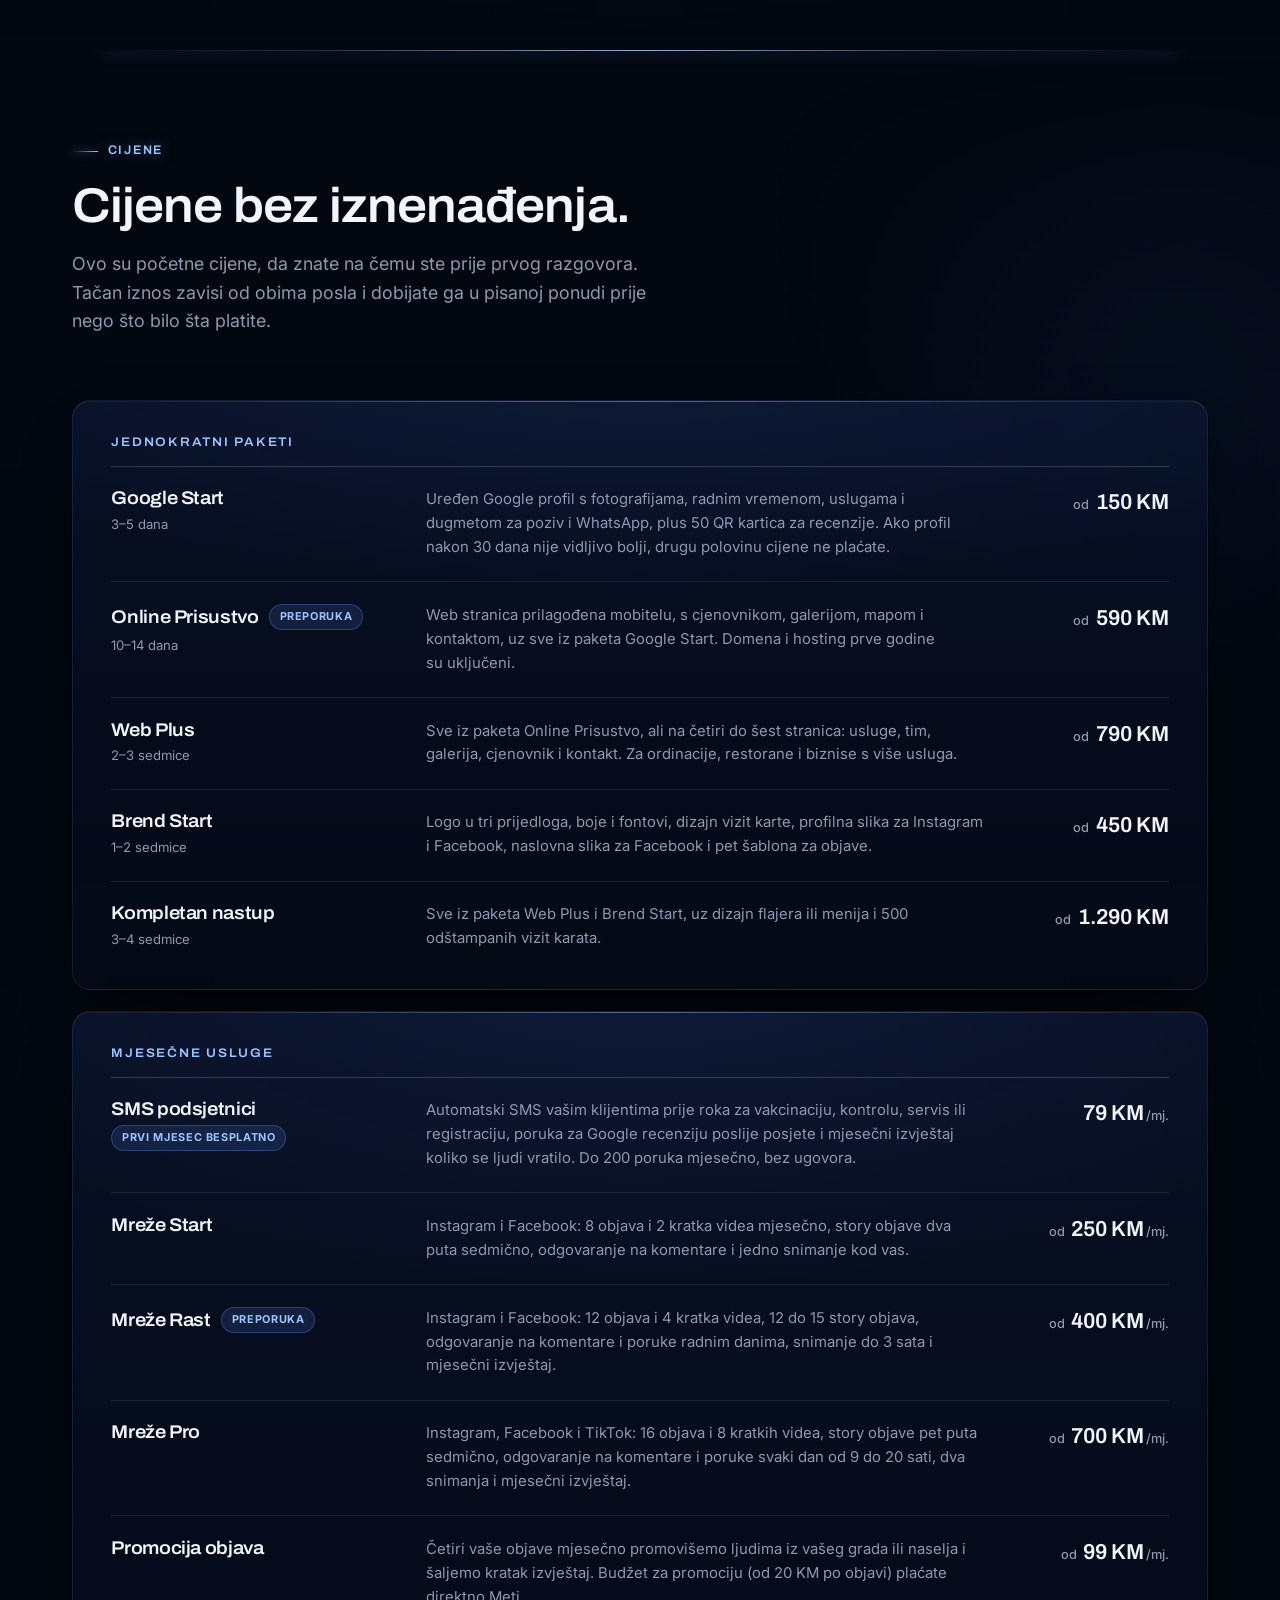
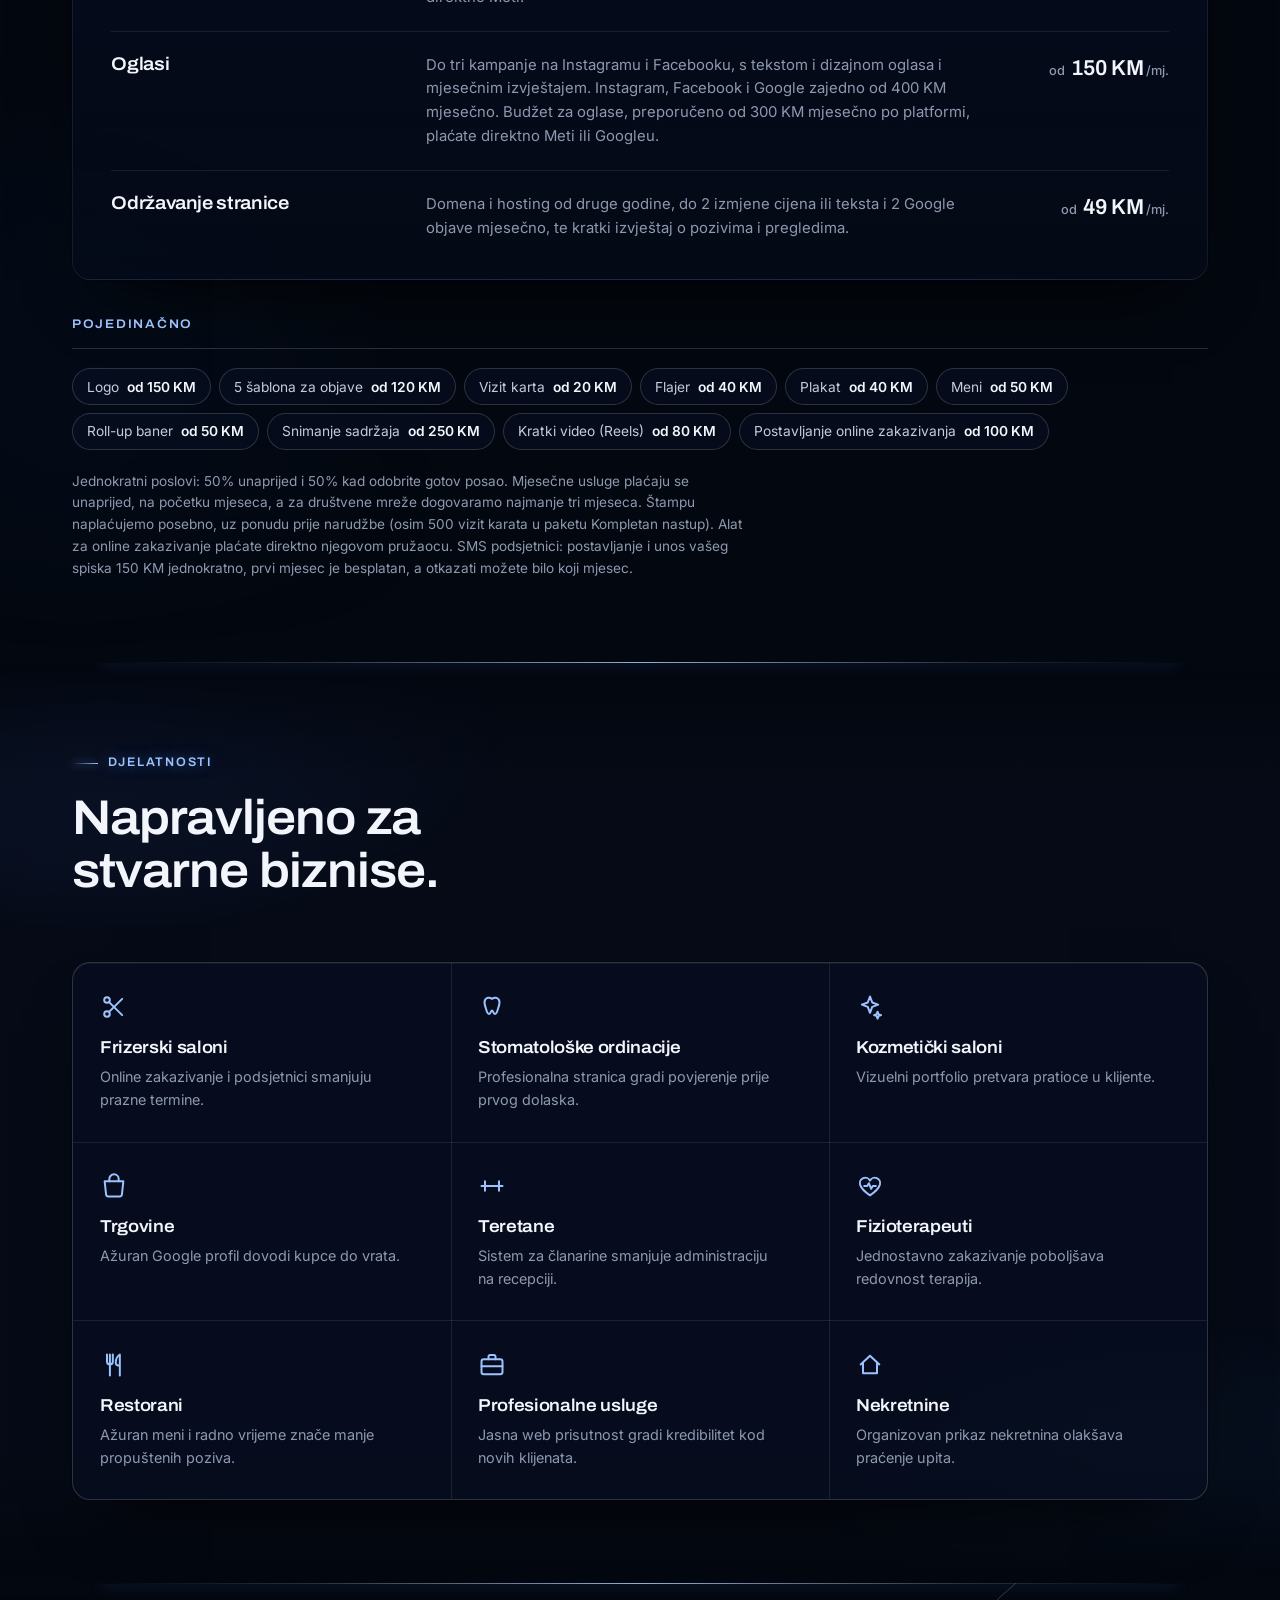
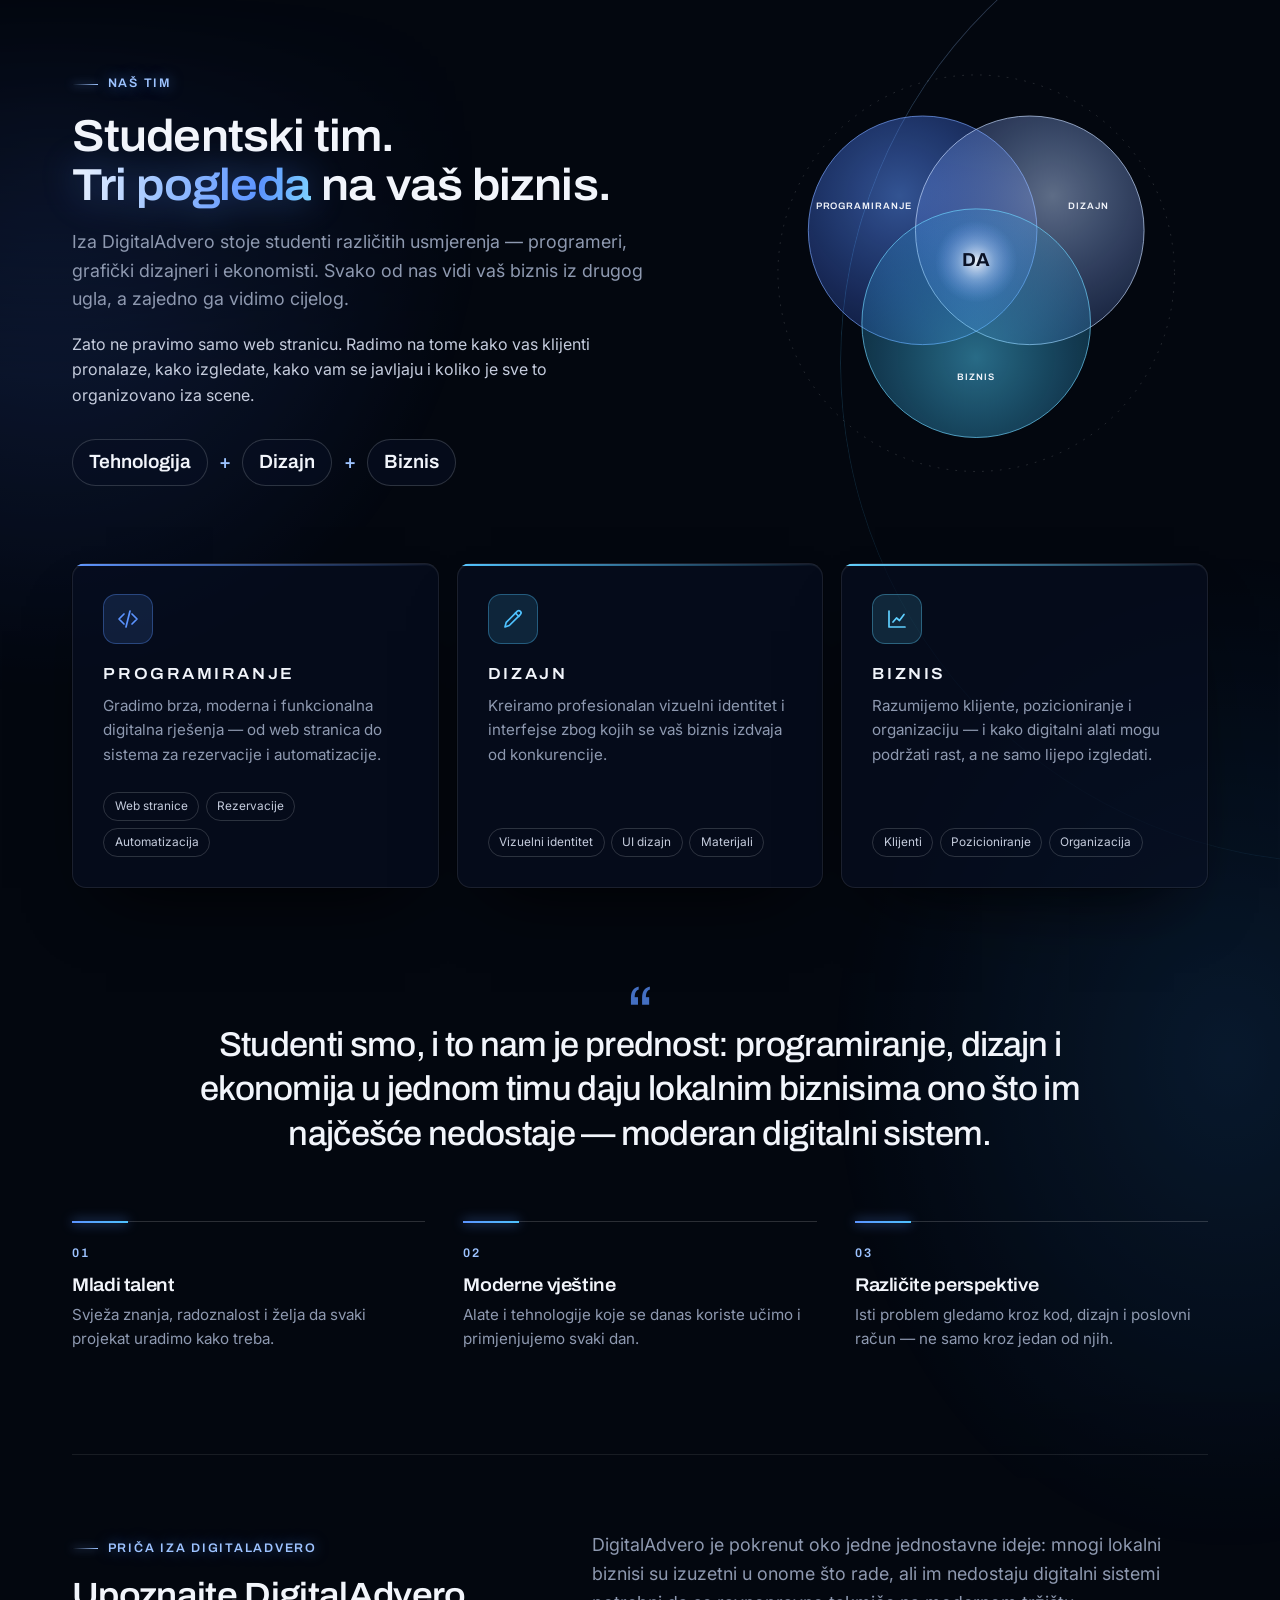
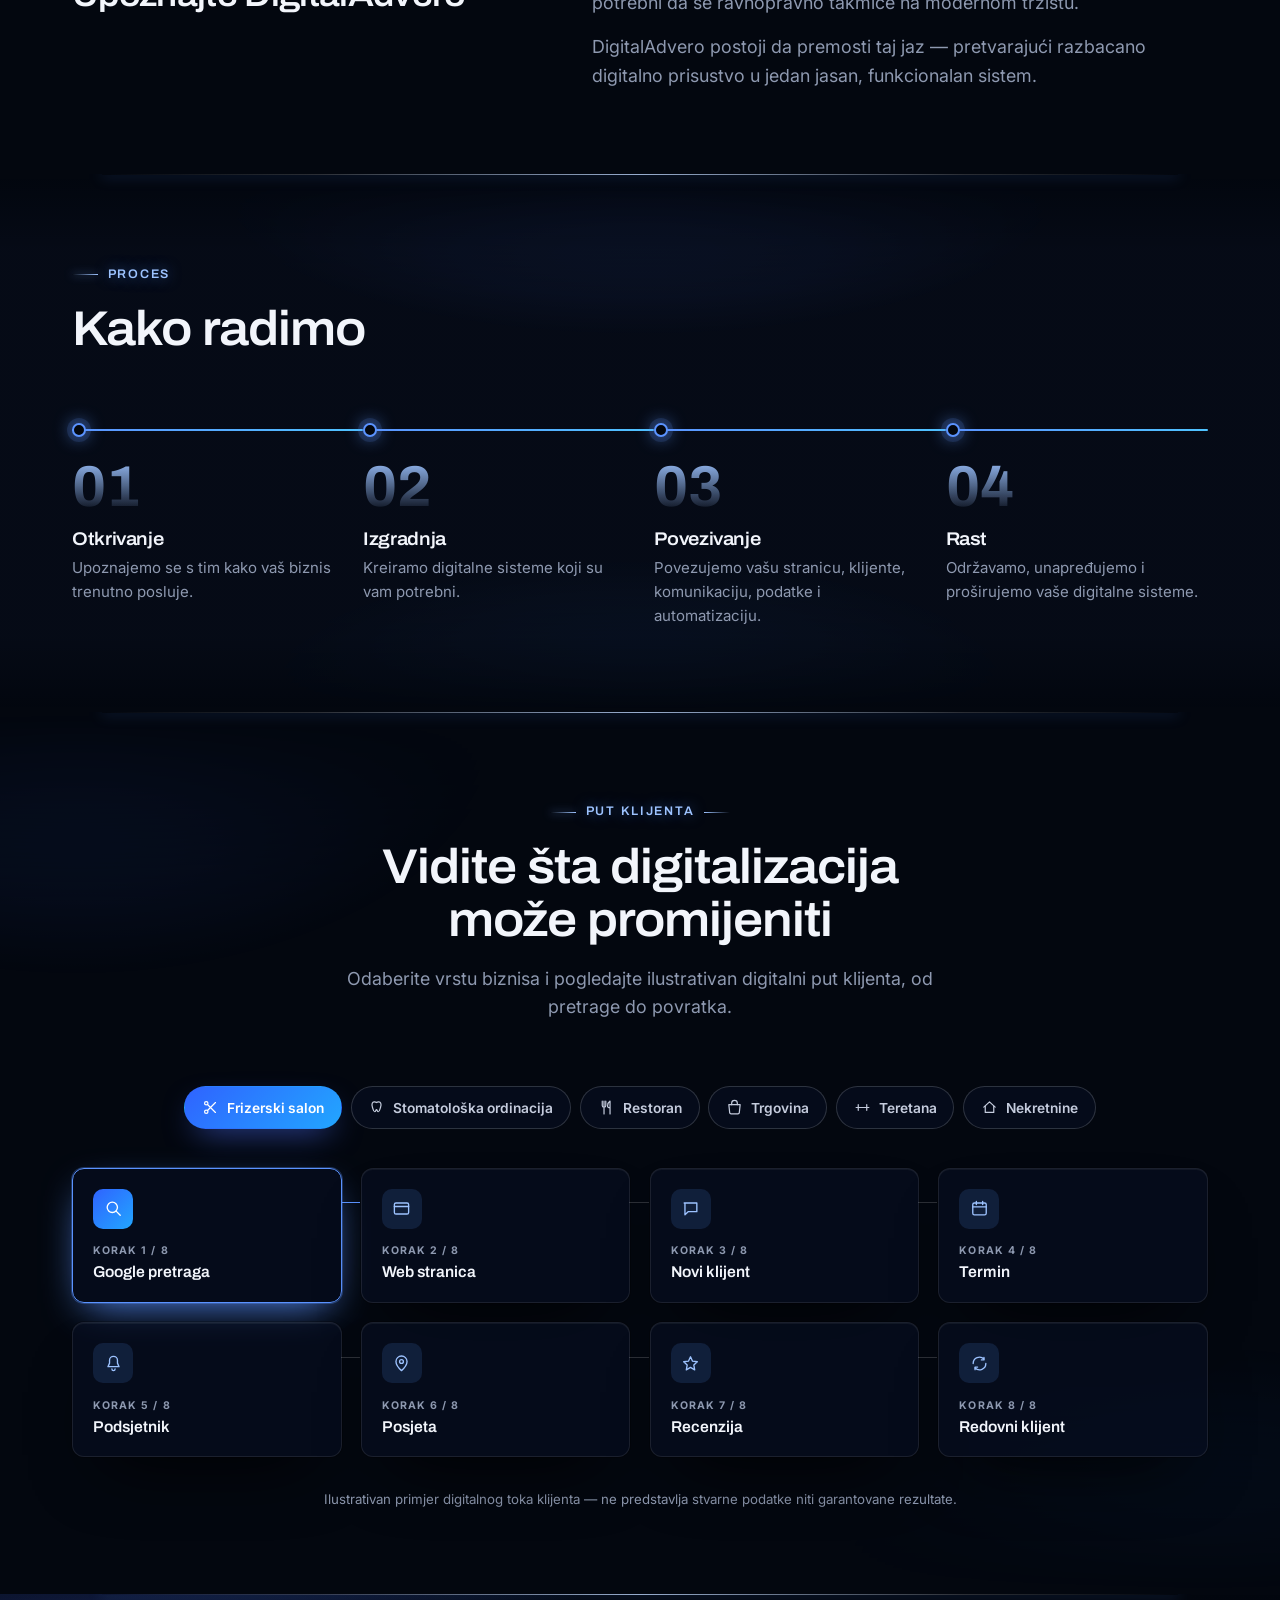
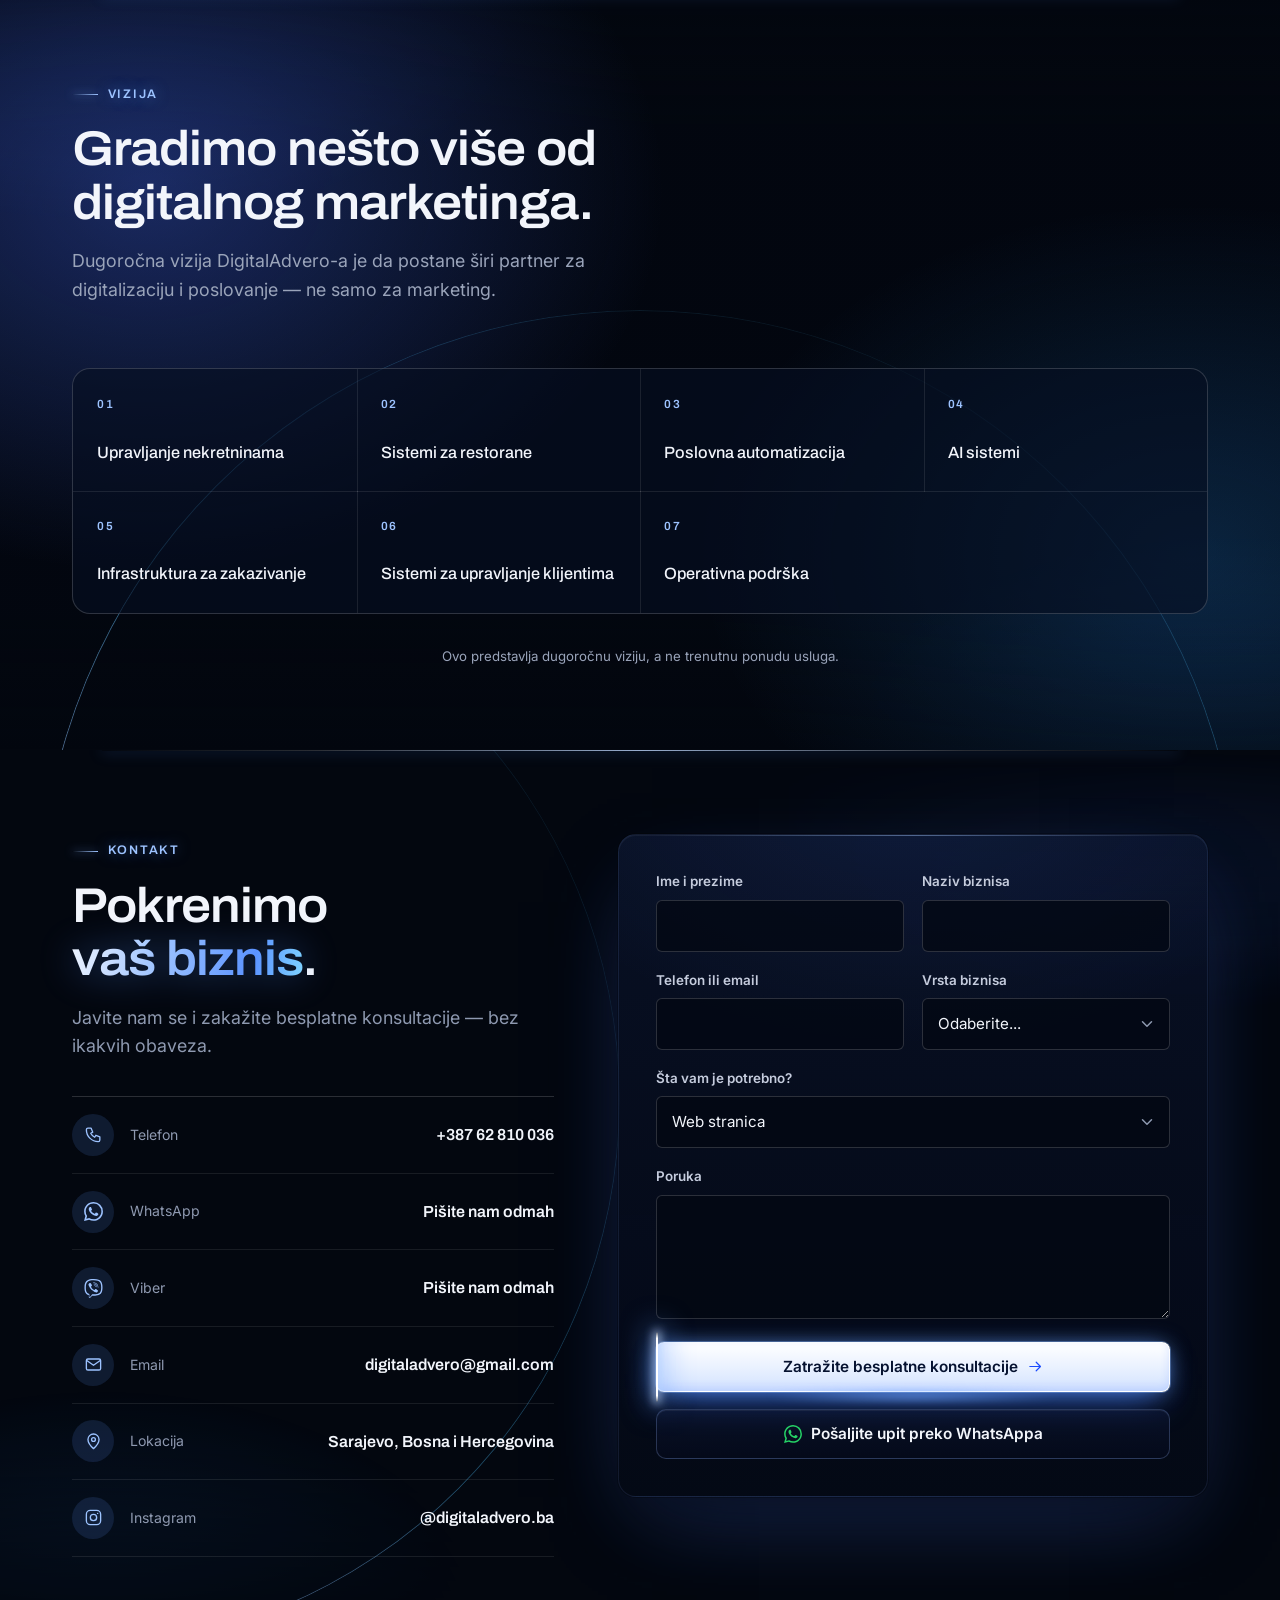
==== commit 92979b68: "Keep the page as it was and only add SMS reminders to services and prices Adnan asked not to change " ====
--- a/index.html
+++ b/index.html
@@ -3,8 +3,8 @@
 <head>
 <meta charset="UTF-8">
 <meta name="viewport" content="width=device-width, initial-scale=1">
-<title>DigitalAdvero — SMS podsjetnici i digitalizacija biznisa u BiH</title>
-<meta name="description" content="DigitalAdvero vraća klijente koji zaborave doći: automatski SMS podsjetnici i Google recenzije za veterinare, stomatologe i servise u BiH, uz web stranice, Google profil i društvene mreže.">
+<title>DigitalAdvero — Digitalizacija biznisa u Bosni i Hercegovini</title>
+<meta name="description" content="DigitalAdvero je studentski tim iz Sarajeva koji lokalnim biznisima u BiH gradi moderne web stranice, Google prisutnost, online rezervacije i automatizaciju.">
 <meta name="robots" content="index, follow, max-image-preview:large">
 <meta name="theme-color" content="#050912">
 <meta name="color-scheme" content="dark light">
@@ -14,16 +14,16 @@
 <meta property="og:type" content="website">
 <meta property="og:site_name" content="DigitalAdvero">
 <meta property="og:locale" content="bs_BA">
-<meta property="og:title" content="DigitalAdvero — SMS podsjetnici i digitalizacija biznisa u BiH">
-<meta property="og:description" content="Automatski SMS podsjetnici i Google recenzije za veterinare, stomatologe i servise, uz web stranice, Google profil i društvene mreže. Prvi mjesec podsjetnika je besplatan.">
+<meta property="og:title" content="DigitalAdvero — Digitalizacija biznisa u Bosni i Hercegovini">
+<meta property="og:description" content="Studentski tim koji spaja programiranje, dizajn i ekonomiju: web stranice, Google prisutnost, online rezervacije i automatizacija za lokalne biznise u BiH.">
 <meta property="og:url" content="https://digitaladvero.com/">
 <meta property="og:image" content="https://digitaladvero.com/assets/og-image.png">
 <meta property="og:image:width" content="1200">
 <meta property="og:image:height" content="630">
 <meta property="og:image:alt" content="DigitalAdvero — moderan digitalni sistem za moderne biznise">
 <meta name="twitter:card" content="summary_large_image">
-<meta name="twitter:title" content="DigitalAdvero — SMS podsjetnici i digitalizacija biznisa u BiH">
-<meta name="twitter:description" content="SMS podsjetnici, Google recenzije, web stranice i društvene mreže za lokalne biznise u BiH.">
+<meta name="twitter:title" content="DigitalAdvero — Digitalizacija biznisa u Bosni i Hercegovini">
+<meta name="twitter:description" content="Web stranice, Google prisutnost, online rezervacije i automatizacija za lokalne biznise u BiH.">
 <meta name="twitter:image" content="https://digitaladvero.com/assets/og-image.png">
 
 <link rel="icon" type="image/svg+xml" href="assets/favicon.svg">
@@ -108,9 +108,6 @@
     <symbol id="i-star" viewBox="0 0 24 24"><path d="M12 3.5l2.6 5.6 6 .7-4.4 4.2 1.1 6-5.3-3-5.3 3 1.1-6-4.4-4.2 6-.7z"/></symbol>
     <symbol id="i-clock" viewBox="0 0 24 24"><circle cx="12" cy="12" r="8.5"/><path d="M12 7.5V12l3 2"/></symbol>
     <symbol id="i-store" viewBox="0 0 24 24"><path d="M4 9l1.5-5h13L20 9"/><path d="M4 9a2.7 2.7 0 0 0 5.3 0 2.7 2.7 0 0 0 5.4 0A2.7 2.7 0 0 0 20 9"/><path d="M5.5 12v8h13v-8M10 20v-4.5h4V20"/></symbol>
-    <symbol id="i-paw" viewBox="0 0 24 24"><circle cx="6.5" cy="10.5" r="1.8"/><circle cx="10" cy="6.5" r="1.8"/><circle cx="14" cy="6.5" r="1.8"/><circle cx="17.5" cy="10.5" r="1.8"/><path d="M12 12c-2.6 0-5 3-5 5.4 0 1.5 1.1 2.3 2.5 2.3 1 0 1.7-.5 2.5-.5s1.5.5 2.5.5c1.4 0 2.5-.8 2.5-2.3 0-2.4-2.4-5.4-5-5.4z"/></symbol>
-    <symbol id="i-car" viewBox="0 0 24 24"><path d="M5 16.5H4a1 1 0 0 1-1-1v-3l2-5A2 2 0 0 1 6.9 6h10.2a2 2 0 0 1 1.9 1.5l2 5v3a1 1 0 0 1-1 1h-1M9 16.5h6M3.5 12h17"/><circle cx="7" cy="16.5" r="2"/><circle cx="17" cy="16.5" r="2"/></symbol>
-    <symbol id="i-eye" viewBox="0 0 24 24"><path d="M2.5 12S6 5.5 12 5.5 21.5 12 21.5 12 18 18.5 12 18.5 2.5 12 2.5 12z"/><circle cx="12" cy="12" r="3"/></symbol>
     <symbol id="i-mail" viewBox="0 0 24 24"><rect x="3" y="5" width="18" height="14" rx="2"/><path d="M3.5 7l8.5 6 8.5-6"/></symbol>
     <symbol id="i-instagram" viewBox="0 0 24 24"><rect x="3" y="3" width="18" height="18" rx="5"/><circle cx="12" cy="12" r="4"/><path d="M17.2 6.8h.01"/></symbol>
   </defs>
@@ -200,14 +197,14 @@
     <div class="hero-copy">
       <h1 class="hero-title" id="hero-title">
         <span class="hero-brand reveal">DigitalAdvero</span>
-        <span class="hero-headline reveal" style="--d:.08s" data-i18n-html="hero.title">Vraćamo klijente koji <span class="text-gradient">zaborave doći</span>.</span>
+        <span class="hero-headline reveal" style="--d:.08s" data-i18n-html="hero.title">Moderan <span class="text-gradient">digitalni sistem</span> za moderne biznise.</span>
       </h1>
-      <p class="hero-lede reveal" style="--d:.16s" data-i18n="hero.lede">Automatski SMS podsjetnici i Google recenzije za veterinare, stomatologe i servise u Bosni i Hercegovini, uz prvi mjesec besplatno. Radimo i web stranice, Google profil, društvene mreže, dizajn i reklamni materijal.</p>
+      <p class="hero-lede reveal" style="--d:.16s" data-i18n="hero.lede">Lokalnim biznisima u Bosni i Hercegovini donosimo ono što im najčešće nedostaje: web stranicu, vidljivost na Googleu, online rezervacije i automatizaciju — povezano u jedan sistem.</p>
       <ul class="hero-keywords reveal" style="--d:.22s" aria-label="Šta radimo" data-i18n-attrs="aria-label:hero.kwlabel">
-        <li data-i18n="hero.kw1">SMS podsjetnici</li>
-        <li data-i18n="hero.kw2">Google recenzije</li>
-        <li data-i18n="hero.kw3">Web stranice</li>
-        <li data-i18n="hero.kw4">Društvene mreže</li>
+        <li data-i18n="hero.kw1">Web stranice</li>
+        <li data-i18n="hero.kw2">Google</li>
+        <li data-i18n="hero.kw3">Rezervacije</li>
+        <li data-i18n="hero.kw4">Automatizacija</li>
       </ul>
       <div class="btn-row hero-actions reveal" style="--d:.3s">
         <a href="#kontakt" class="btn btn-primary magnetic"><span data-i18n="hero.cta1">Pokrenimo vaš biznis</span> <svg class="ico btn-arrow" viewBox="0 0 24 24" aria-hidden="true"><use href="#i-arrow"/></svg></a>
@@ -486,16 +483,6 @@
     </div>
 
     <div class="svc-grid" data-spot-group>
-      <article class="svc svc--full svc--lead spot reveal">
-        <span class="tag" data-i18n="svc.0.tag">Prvi mjesec besplatno</span>
-        <div class="svc-full-copy">
-          <span class="svc-icon"><svg class="ico" viewBox="0 0 24 24" aria-hidden="true"><use href="#i-chat"/></svg></span>
-          <h3 data-i18n="svc.0.h">SMS podsjetnici i Google recenzije</h3>
-          <p data-i18n="svc.0.p">Vašim klijentima automatski stiže SMS s vašim imenom i brojem prije nego što im ističe vakcinacija, kontrola, servis ili registracija. Poslije posjete dobiju poruku s linkom za Google recenziju. Vaš spisak unosimo mi, a svaki mjesec dobijete izvještaj koliko se ljudi vratilo.</p>
-        </div>
-        <a href="#kontakt" class="btn btn-primary svc-cta"><span data-i18n="svc.0.cta">Isprobajte mjesec besplatno</span> <svg class="ico btn-arrow" viewBox="0 0 24 24" aria-hidden="true"><use href="#i-arrow"/></svg></a>
-      </article>
-
       <article class="svc svc--web spot reveal">
         <span class="svc-icon"><svg class="ico" viewBox="0 0 24 24" aria-hidden="true"><use href="#i-globe"/></svg></span>
         <h3 data-i18n="svc.1.h">Izrada web stranica</h3>
@@ -534,6 +521,16 @@
         <span class="svc-icon"><svg class="ico" viewBox="0 0 24 24" aria-hidden="true"><use href="#i-palette"/></svg></span>
         <h3 data-i18n="svc.4.h">Brendiranje i dizajn</h3>
         <p data-i18n="svc.4.p">Vizuelni identitet, meniji, flajeri i promotivni materijali — sve u istom prepoznatljivom stilu.</p>
+      </article>
+
+      <article class="svc svc--full svc--row spot reveal">
+        <span class="tag" data-i18n="svc.11.tag">Prvi mjesec besplatno</span>
+        <div class="svc-full-copy">
+          <span class="svc-icon"><svg class="ico" viewBox="0 0 24 24" aria-hidden="true"><use href="#i-chat"/></svg></span>
+          <h3 data-i18n="svc.11.h">SMS podsjetnici i Google recenzije</h3>
+          <p data-i18n="svc.11.p">Vašim klijentima automatski stiže SMS s vašim imenom i brojem prije nego što im ističe vakcinacija, kontrola, servis ili registracija, a poslije posjete poruka s linkom za Google recenziju. Spisak unosimo mi, a svaki mjesec dobijete izvještaj koliko se ljudi vratilo.</p>
+        </div>
+        <a href="#kontakt" class="btn btn-primary svc-cta"><span data-i18n="svc.11.cta">Isprobajte mjesec besplatno</span> <svg class="ico btn-arrow" viewBox="0 0 24 24" aria-hidden="true"><use href="#i-arrow"/></svg></a>
       </article>
 
       <article class="svc spot reveal">
@@ -678,7 +675,7 @@
     <div class="price-panel glass reveal">
       <h3 class="price-head" data-i18n="price.monthly">Mjesečne usluge</h3>
       <ul class="price-list">
-        <li class="price-row is-featured">
+        <li class="price-row">
           <div class="price-name"><h4 data-i18n="price.sms.h">SMS podsjetnici</h4><span class="price-tag" data-i18n="price.sms.tag">Prvi mjesec besplatno</span></div>
           <p class="price-desc" data-i18n="price.sms">Automatski SMS vašim klijentima prije roka za vakcinaciju, kontrolu, servis ili registraciju, poruka za Google recenziju poslije posjete i mjesečni izvještaj koliko se ljudi vratilo. Do 200 poruka mjesečno, bez ugovora.</p>
           <p class="price-amount">79&nbsp;KM<small class="price-per" data-i18n="price.mo">/mj.</small></p>
@@ -743,9 +740,6 @@
       <h2 class="h2" data-i18n="industries.title">Napravljeno za stvarne biznise.</h2>
     </div>
     <div class="ind-grid" data-spot-group>
-      <div class="ind spot reveal"><svg class="ico" viewBox="0 0 24 24" aria-hidden="true"><use href="#i-paw"/></svg><h3 data-i18n="ind.10.h">Veterinarske stanice</h3><p data-i18n="ind.10.p">SMS podsjetnik za vakcinaciju vraća ljubimce na vrijeme.</p></div>
-      <div class="ind spot reveal" style="--d:.05s"><svg class="ico" viewBox="0 0 24 24" aria-hidden="true"><use href="#i-car"/></svg><h3 data-i18n="ind.11.h">Auto servisi i tehnički pregled</h3><p data-i18n="ind.11.p">Podsjetnik za servis, gume i registraciju dovodi vozače nazad.</p></div>
-      <div class="ind spot reveal" style="--d:.1s"><svg class="ico" viewBox="0 0 24 24" aria-hidden="true"><use href="#i-eye"/></svg><h3 data-i18n="ind.12.h">Optike</h3><p data-i18n="ind.12.p">Podsjetnik za godišnji pregled vida vraća klijente.</p></div>
       <div class="ind spot reveal"><svg class="ico" viewBox="0 0 24 24" aria-hidden="true"><use href="#i-scissors"/></svg><h3 data-i18n="ind.1.h">Frizerski saloni</h3><p data-i18n="ind.1.p">Online zakazivanje i podsjetnici smanjuju prazne termine.</p></div>
       <div class="ind spot reveal" style="--d:.05s"><svg class="ico" viewBox="0 0 24 24" aria-hidden="true"><use href="#i-tooth"/></svg><h3 data-i18n="ind.2.h">Stomatološke ordinacije</h3><p data-i18n="ind.2.p">Profesionalna stranica gradi povjerenje prije prvog dolaska.</p></div>
       <div class="ind spot reveal" style="--d:.1s"><svg class="ico" viewBox="0 0 24 24" aria-hidden="true"><use href="#i-spark"/></svg><h3 data-i18n="ind.3.h">Kozmetički saloni</h3><p data-i18n="ind.3.p">Vizuelni portfolio pretvara pratioce u klijente.</p></div>
@@ -940,8 +934,6 @@
           <option value="" data-i18n="form.type.0">Odaberite...</option>
           <option data-i18n="form.type.1">Frizerski salon</option>
           <option data-i18n="form.type.2">Stomatološka ordinacija</option>
-          <option data-i18n="form.type.11">Veterinarska stanica</option>
-          <option data-i18n="form.type.12">Auto servis ili tehnički pregled</option>
           <option data-i18n="form.type.3">Kozmetički salon</option>
           <option data-i18n="form.type.4">Trgovina</option>
           <option data-i18n="form.type.5">Teretana</option>
@@ -956,10 +948,10 @@
       <div class="field field-full">
         <label for="f-help" data-i18n="form.help">Šta vam je potrebno?</label>
         <select id="f-help" name="help">
-          <option data-i18n="form.help.7">SMS podsjetnici</option>
           <option data-i18n="form.help.1">Web stranica</option>
           <option data-i18n="form.help.2">Google profil</option>
           <option data-i18n="form.help.3">Društvene mreže</option>
+          <option data-i18n="form.help.7">SMS podsjetnici</option>
           <option data-i18n="form.help.4">Sistem za zakazivanje</option>
           <option data-i18n="form.help.5">Kompletna digitalizacija</option>
           <option data-i18n="form.help.6">Nešto drugo</option>
@@ -987,11 +979,9 @@
       <h2 class="h2" data-i18n="faq.title">Najčešća pitanja</h2>
     </div>
     <div class="faq-list reveal">
-      <div class="faq-item"><h3><button class="faq-q" type="button" aria-expanded="false" aria-controls="faq-a1" id="faq-q1"><span data-i18n="faq.1.q">Šta radi DigitalAdvero?</span><span class="faq-icon" aria-hidden="true"></span></button></h3><div class="faq-a" id="faq-a1" role="region" aria-labelledby="faq-q1"><div><p data-i18n="faq.1.a">Pomažemo lokalnim biznisima u Bosni i Hercegovini da vrate klijente i postanu digitalno vidljiviji, dostupniji i organizovaniji — kroz SMS podsjetnike, web stranice, Google prisustvo, društvene mreže i automatizaciju.</p></div></div></div>
-      <div class="faq-item"><h3><button class="faq-q" type="button" aria-expanded="false" aria-controls="faq-a11" id="faq-q11"><span data-i18n="faq.11.q">Kako rade SMS podsjetnici?</span><span class="faq-icon" aria-hidden="true"></span></button></h3><div class="faq-a" id="faq-a11" role="region" aria-labelledby="faq-q11"><div><p data-i18n="faq.11.a">Unesemo vaš postojeći spisak klijenata, iz sveske, Excela ili programa. Sistem svako jutro provjeri kome uskoro ističe vakcinacija, kontrola, servis ili registracija i pošalje SMS s imenom i brojem vaše firme. Poruke dobijaju samo klijenti koji su na to pristali, a podaci ostaju vaši i ne dijele se.</p></div></div></div>
-      <div class="faq-item"><h3><button class="faq-q" type="button" aria-expanded="false" aria-controls="faq-a12" id="faq-q12"><span data-i18n="faq.12.q">Šta ako podsjetnici ne donesu rezultat?</span><span class="faq-icon" aria-hidden="true"></span></button></h3><div class="faq-a" id="faq-a12" role="region" aria-labelledby="faq-q12"><div><p data-i18n="faq.12.a">Prvi mjesec je besplatan, a svaki mjesec dobijete izvještaj koliko je poruka otišlo i koliko se ljudi vratilo. Ako vam se ne isplati, otkažete bilo koji mjesec, bez ugovora i bez kazne.</p></div></div></div>
+      <div class="faq-item"><h3><button class="faq-q" type="button" aria-expanded="false" aria-controls="faq-a1" id="faq-q1"><span data-i18n="faq.1.q">Šta radi DigitalAdvero?</span><span class="faq-icon" aria-hidden="true"></span></button></h3><div class="faq-a" id="faq-a1" role="region" aria-labelledby="faq-q1"><div><p data-i18n="faq.1.a">Pomažemo lokalnim biznisima u Bosni i Hercegovini da postanu digitalno vidljiviji, dostupniji i organizovaniji — kroz web stranice, Google prisustvo, društvene mreže i automatizaciju.</p></div></div></div>
       <div class="faq-item"><h3><button class="faq-q" type="button" aria-expanded="false" aria-controls="faq-a2" id="faq-q2"><span data-i18n="faq.10.q">Vi ste studenti — mogu li vam vjerovati svoj biznis?</span><span class="faq-icon" aria-hidden="true"></span></button></h3><div class="faq-a" id="faq-a2" role="region" aria-labelledby="faq-q2"><div><p data-i18n="faq.10.a">Da. Studenti smo i to nam je prednost: u timu su programeri, dizajneri i ekonomisti, pa vaš biznis razmatramo iz više uglova, a ne samo tehnički. Sve dogovaramo jasno i unaprijed, a prve konsultacije su besplatne.</p></div></div></div>
-      <div class="faq-item"><h3><button class="faq-q" type="button" aria-expanded="false" aria-controls="faq-a3" id="faq-q3"><span data-i18n="faq.2.q">S kim sarađujete?</span><span class="faq-icon" aria-hidden="true"></span></button></h3><div class="faq-a" id="faq-a3" role="region" aria-labelledby="faq-q3"><div><p data-i18n="faq.2.a">Prvenstveno s lokalnim biznisima poput veterinarskih stanica, stomatoloških ordinacija, auto servisa, optika, frizerskih salona, kozmetičkih salona, prodavnica, teretana, fizioterapeuta i restorana.</p></div></div></div>
+      <div class="faq-item"><h3><button class="faq-q" type="button" aria-expanded="false" aria-controls="faq-a3" id="faq-q3"><span data-i18n="faq.2.q">S kim sarađujete?</span><span class="faq-icon" aria-hidden="true"></span></button></h3><div class="faq-a" id="faq-a3" role="region" aria-labelledby="faq-q3"><div><p data-i18n="faq.2.a">Prvenstveno s lokalnim biznisima poput frizerskih salona, stomatoloških ordinacija, kozmetičkih salona, prodavnica, teretana, fizioterapeuta i restorana.</p></div></div></div>
       <div class="faq-item"><h3><button class="faq-q" type="button" aria-expanded="false" aria-controls="faq-a4" id="faq-q4"><span data-i18n="faq.3.q">Da li mi je potrebna web stranica?</span><span class="faq-icon" aria-hidden="true"></span></button></h3><div class="faq-a" id="faq-a4" role="region" aria-labelledby="faq-q4"><div><p data-i18n="faq.3.a">Ako klijenti trenutno teško pronalaze informacije o vašem biznisu online, vjerovatno jeste. Rado ćemo razgovarati o tome šta ima najviše smisla za vas.</p></div></div></div>
       <div class="faq-item"><h3><button class="faq-q" type="button" aria-expanded="false" aria-controls="faq-a5" id="faq-q5"><span data-i18n="faq.4.q">Možete li upravljati mojim društvenim mrežama?</span><span class="faq-icon" aria-hidden="true"></span></button></h3><div class="faq-a" id="faq-a5" role="region" aria-labelledby="faq-q5"><div><p data-i18n="faq.4.a">Da, to je jedna od naših osnovnih usluga.</p></div></div></div>
       <div class="faq-item"><h3><button class="faq-q" type="button" aria-expanded="false" aria-controls="faq-a6" id="faq-q6"><span data-i18n="faq.5.q">Možete li mi pomoći da se bolje pojavim na Googleu?</span><span class="faq-icon" aria-hidden="true"></span></button></h3><div class="faq-a" id="faq-a6" role="region" aria-labelledby="faq-q6"><div><p data-i18n="faq.5.a">Da — Google Business optimizacija je jedna od usluga koje nudimo od početka.</p></div></div></div>
--- a/css/sections.css
+++ b/css/sections.css
@@ -314,7 +314,7 @@
 .svc-grid { display: grid; grid-template-columns: 1fr; gap: 1rem; }
 @media (min-width: 680px) { .svc-grid { grid-template-columns: repeat(2, 1fr); } .svc--web, .svc--full { grid-column: 1 / -1; } }
 @media (min-width: 1040px) { .svc-grid { grid-template-columns: repeat(3, 1fr); gap: 1.1rem; } .svc--web, .svc--full { grid-column: span 2; } }
-.svc-grid .svc--lead { grid-column: 1 / -1; }
+.svc-grid .svc--row { grid-column: 1 / -1; }
 
 .svc {
   position: relative; display: flex; flex-direction: column; gap: .7rem; padding: 1.8rem; overflow: hidden; border-radius: 14px;
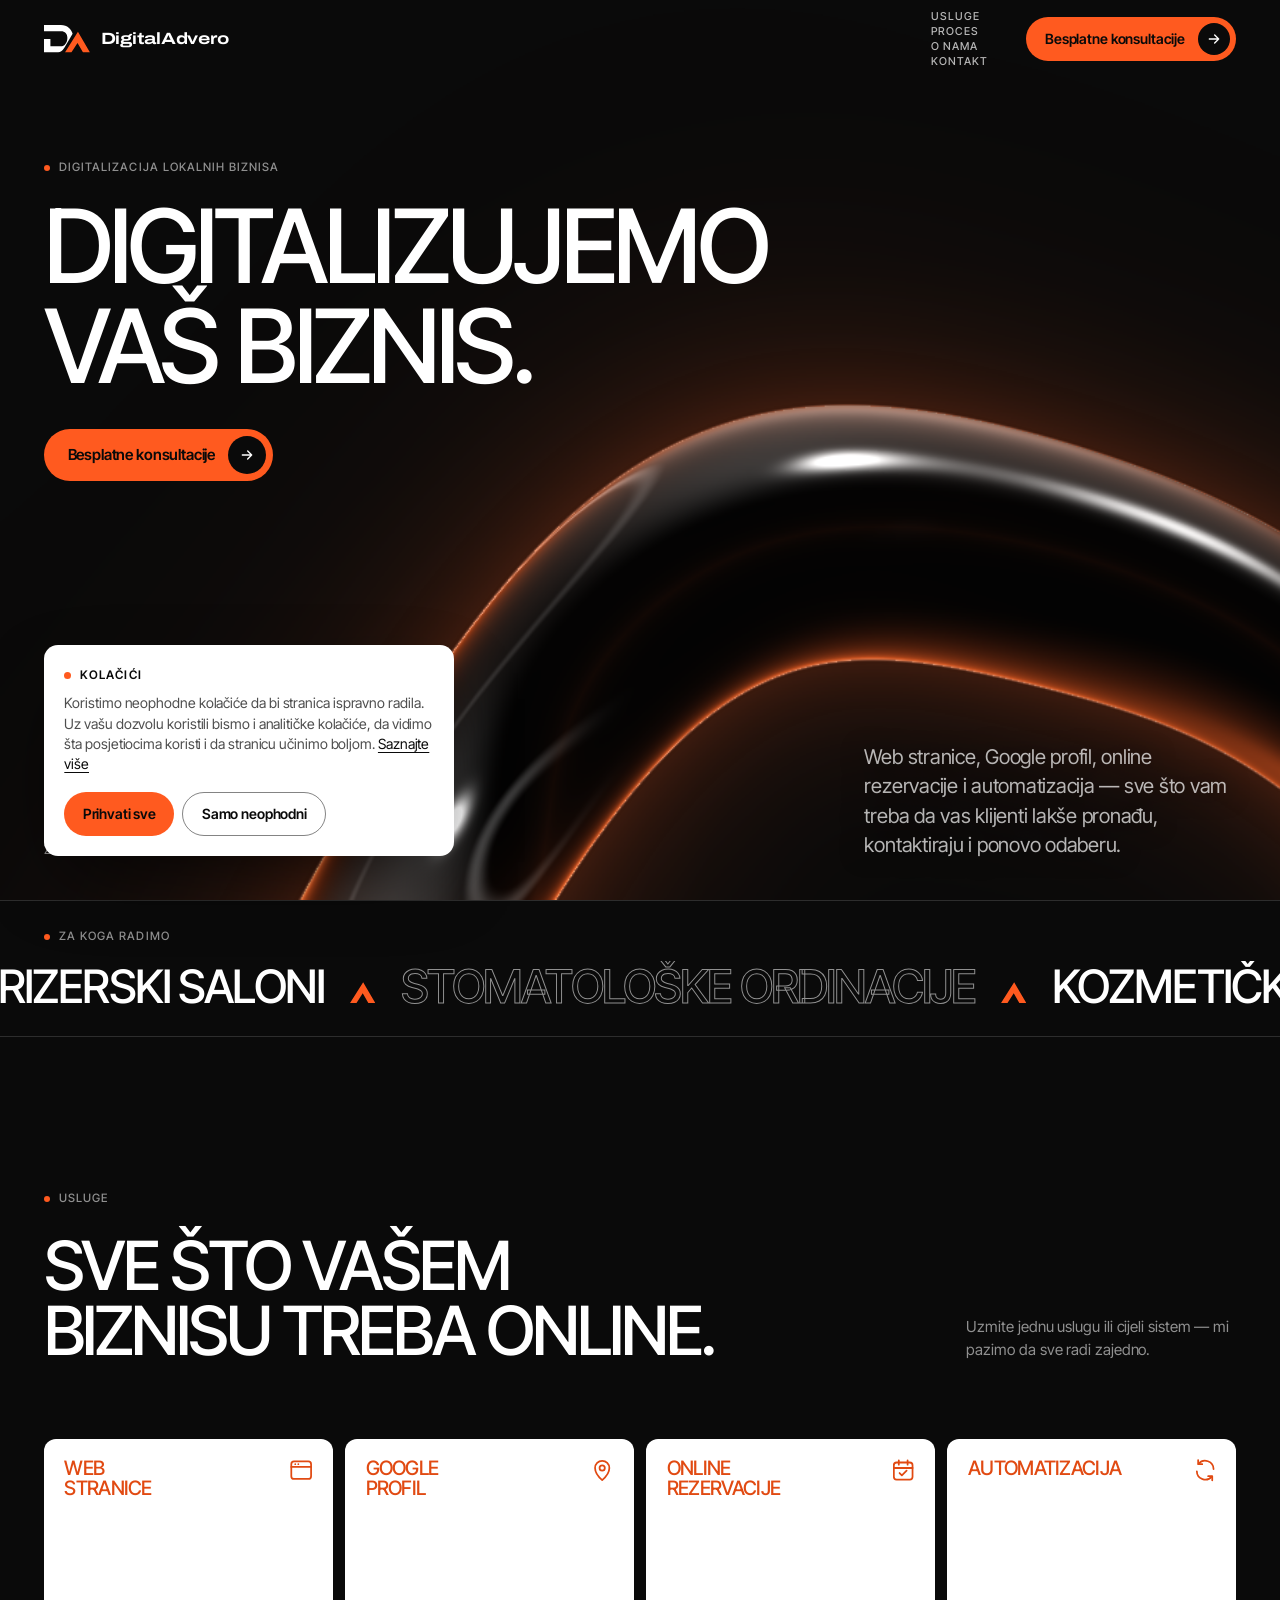
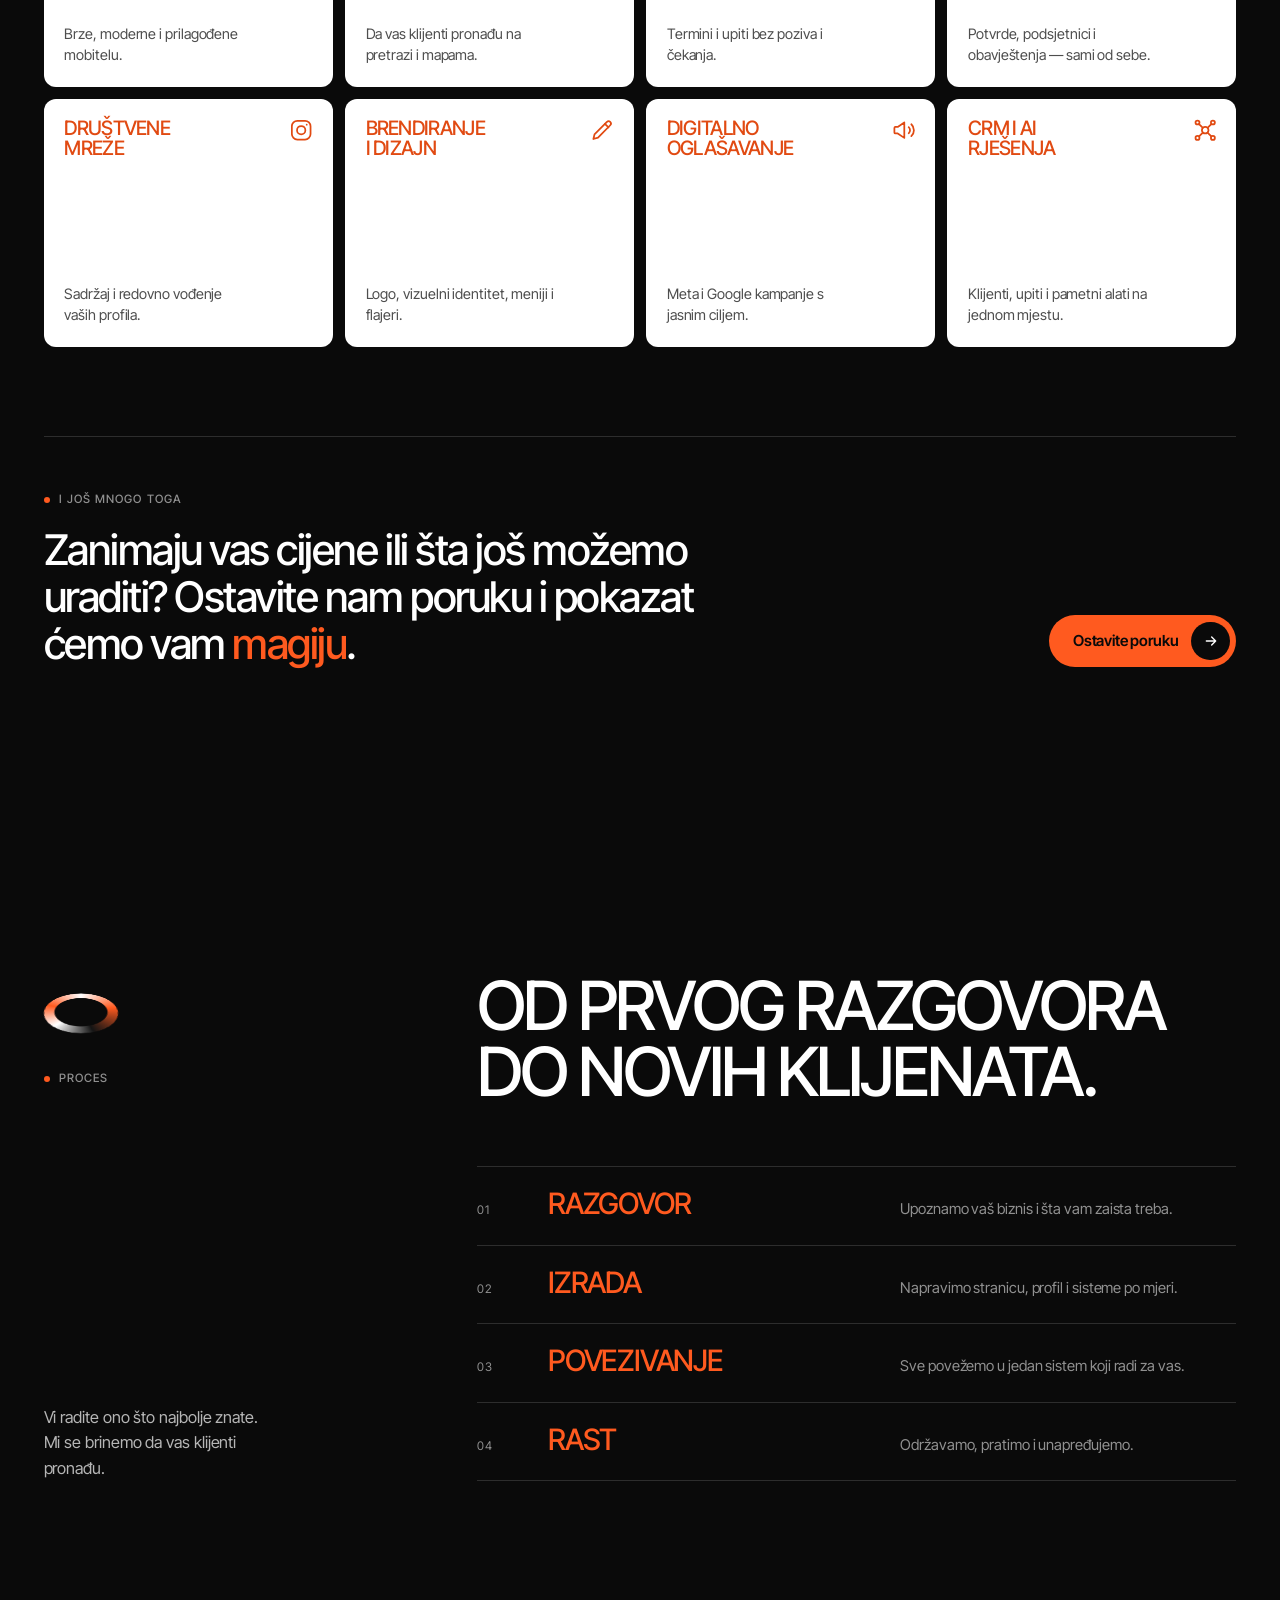
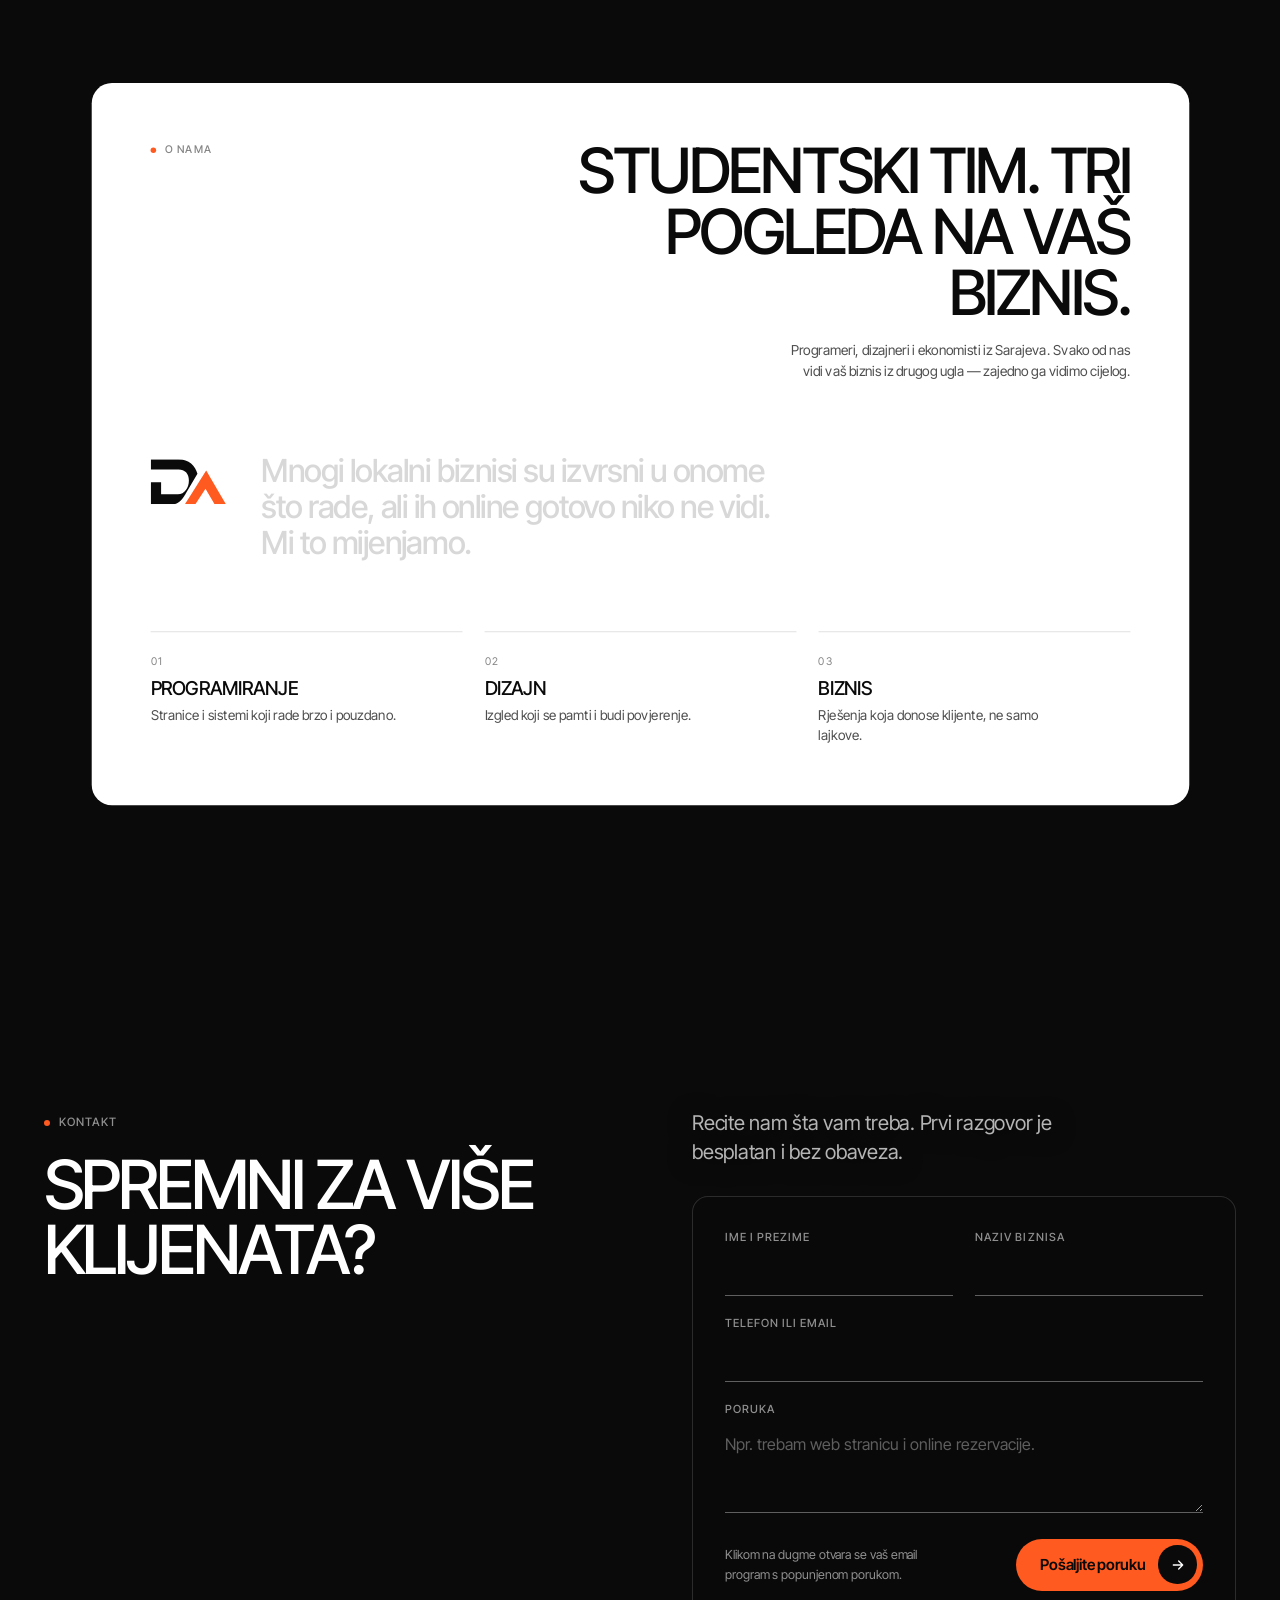
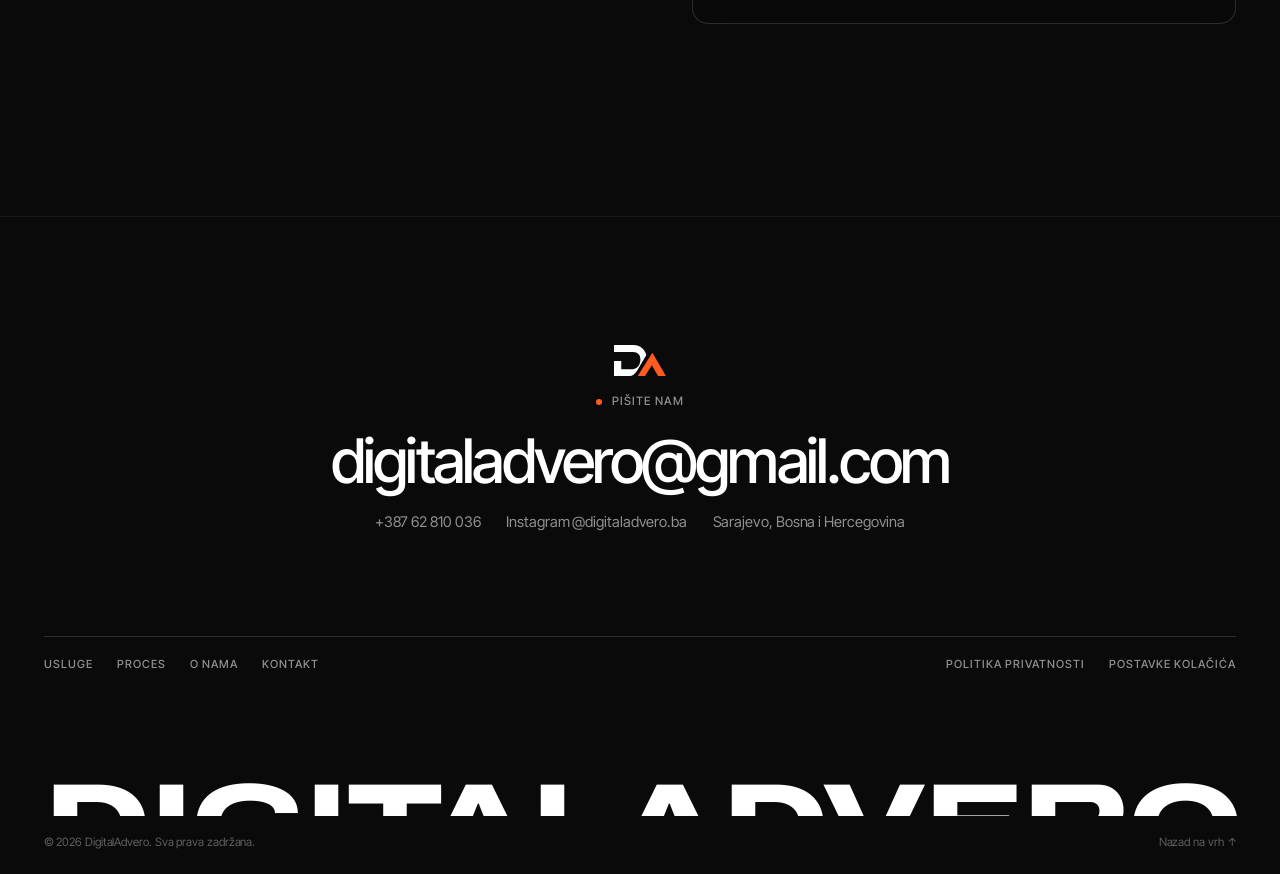
==== commit 84a0eb97: "Add files via upload" ====
--- a/index.html
+++ b/index.html
@@ -1,994 +1,290 @@
 <!DOCTYPE html>
-<html lang="bs" data-theme="dark">
+<html lang="bs">
 <head>
 <meta charset="UTF-8">
 <meta name="viewport" content="width=device-width, initial-scale=1">
-<title>DigitalAdvero — Digitalizacija biznisa u Bosni i Hercegovini</title>
-<meta name="description" content="DigitalAdvero je studentski tim iz Sarajeva koji lokalnim biznisima u BiH gradi moderne web stranice, Google prisutnost, online rezervacije i automatizaciju.">
+<title>DigitalAdvero — Digitalizujemo vaš biznis</title>
+<meta name="description" content="Web stranice, Google profil, online rezervacije i automatizacija za lokalne biznise u Bosni i Hercegovini. Studentski tim iz Sarajeva.">
 <meta name="robots" content="index, follow, max-image-preview:large">
-<meta name="theme-color" content="#050912">
-<meta name="color-scheme" content="dark light">
+<meta name="theme-color" content="#0a0a0a">
 <!-- Update the domain below (canonical, og:url, og:image, sitemap.xml, robots.txt) once the final URL is known. See README.md -->
-<link rel="canonical" href="https://digitaladvero.com/">
+<link rel="canonical" href="https://digitaladvero.ba/">
 
 <meta property="og:type" content="website">
 <meta property="og:site_name" content="DigitalAdvero">
 <meta property="og:locale" content="bs_BA">
-<meta property="og:title" content="DigitalAdvero — Digitalizacija biznisa u Bosni i Hercegovini">
-<meta property="og:description" content="Studentski tim koji spaja programiranje, dizajn i ekonomiju: web stranice, Google prisutnost, online rezervacije i automatizacija za lokalne biznise u BiH.">
-<meta property="og:url" content="https://digitaladvero.com/">
-<meta property="og:image" content="https://digitaladvero.com/assets/og-image.png">
+<meta property="og:title" content="DigitalAdvero — Digitalizujemo vaš biznis">
+<meta property="og:description" content="Web stranice, Google profil, online rezervacije i automatizacija za lokalne biznise u BiH.">
+<meta property="og:url" content="https://digitaladvero.ba/">
+<meta property="og:image" content="https://digitaladvero.ba/assets/og-image.png">
 <meta property="og:image:width" content="1200">
 <meta property="og:image:height" content="630">
-<meta property="og:image:alt" content="DigitalAdvero — moderan digitalni sistem za moderne biznise">
+<meta property="og:image:alt" content="DigitalAdvero — digitalizujemo vaš biznis">
 <meta name="twitter:card" content="summary_large_image">
-<meta name="twitter:title" content="DigitalAdvero — Digitalizacija biznisa u Bosni i Hercegovini">
-<meta name="twitter:description" content="Web stranice, Google prisutnost, online rezervacije i automatizacija za lokalne biznise u BiH.">
-<meta name="twitter:image" content="https://digitaladvero.com/assets/og-image.png">
+<meta name="twitter:title" content="DigitalAdvero — Digitalizujemo vaš biznis">
+<meta name="twitter:description" content="Web stranice, Google profil, online rezervacije i automatizacija za lokalne biznise u BiH.">
+<meta name="twitter:image" content="https://digitaladvero.ba/assets/og-image.png">
 
 <link rel="icon" type="image/svg+xml" href="assets/favicon.svg">
 <link rel="icon" type="image/png" sizes="64x64" href="assets/favicon-64.png">
 <link rel="apple-touch-icon" href="assets/apple-touch-icon.png">
 
-<!-- Apply the saved theme before first paint (dark is the brand default) -->
 <script>
+/* Runs before first paint: turns on the animations and the short intro (skipped for "reduce motion" and for links to a section). */
 (function () {
-  var root = document.documentElement, theme = "dark";
-  try { var saved = localStorage.getItem("da_theme"); if (saved === "light" || saved === "dark") theme = saved; } catch (e) {}
-  root.setAttribute("data-theme", theme);
-  root.classList.add("js");
-  var m = document.querySelector('meta[name="theme-color"]');
-  if (m) m.setAttribute("content", theme === "light" ? "#f4f6fc" : "#050912");
+  var d = document.documentElement;
+  d.classList.add("js");
+  var still = window.matchMedia && matchMedia("(prefers-reduced-motion: reduce)").matches;
+  if (!still && !location.hash) d.classList.add("intro-on");
+  /* Safety net: if the scripts never load, show the page as it is. */
+  setTimeout(function () { if (!window.DA_READY) d.classList.remove("js", "intro-on"); }, 5000);
 })();
 </script>
 
 <link rel="preconnect" href="https://fonts.googleapis.com">
 <link rel="preconnect" href="https://fonts.gstatic.com" crossorigin>
-<link href="https://fonts.googleapis.com/css2?family=Archivo:wdth,wght@100..125,400..700&family=Inter:wght@400;500;600;700&display=swap" rel="stylesheet">
-<link rel="stylesheet" href="css/base.css">
-<link rel="stylesheet" href="css/components.css">
-<link rel="stylesheet" href="css/sections.css">
+<link href="https://fonts.googleapis.com/css2?family=Archivo:wdth,wght@125,700;125,800&family=Inter+Tight:wght@400;500;600&display=swap" rel="stylesheet">
+<link rel="stylesheet" href="css/style.css">
 
 <script type="application/ld+json">
 {
   "@context": "https://schema.org",
   "@type": "ProfessionalService",
   "name": "DigitalAdvero",
-  "description": "Studentski tim koji lokalnim biznisima u Bosni i Hercegovini pomaže s web stranicama, Google prisutnošću, online rezervacijama i automatizacijom.",
-  "url": "https://digitaladvero.com/",
-  "logo": "https://digitaladvero.com/assets/apple-touch-icon.png",
-  "image": "https://digitaladvero.com/assets/og-image.png",
+  "description": "Studentski tim iz Sarajeva koji lokalnim biznisima u Bosni i Hercegovini pravi web stranice, uređuje Google profil, postavlja online rezervacije i automatizaciju.",
+  "url": "https://digitaladvero.ba/",
+  "logo": "https://digitaladvero.ba/assets/apple-touch-icon.png",
+  "image": "https://digitaladvero.ba/assets/og-image.png",
   "email": "digitaladvero@gmail.com",
   "telephone": "+387 62 810 036",
   "address": { "@type": "PostalAddress", "addressLocality": "Sarajevo", "addressCountry": "BA" },
   "areaServed": { "@type": "Country", "name": "Bosna i Hercegovina" },
   "sameAs": ["https://www.instagram.com/digitaladvero.ba/"],
-  "knowsAbout": ["Izrada web stranica", "Google Business optimizacija", "Online rezervacije", "Automatizacija poslovanja", "Branding"]
+  "knowsAbout": ["Izrada web stranica", "Google Business profil", "Online rezervacije", "Automatizacija poslovanja", "Društvene mreže", "Brendiranje i dizajn", "Digitalno oglašavanje", "CRM i AI rješenja"]
 }
 </script>
+
+<!--
+  Analytics (optional). Anything placed in a script like the one below only runs after the visitor
+  clicks "Prihvati sve" in the cookie banner. Example for Google Analytics 4 (replace G-XXXXXXX):
+
+  <script type="text/plain" data-consent="analytics" data-src="https://www.googletagmanager.com/gtag/js?id=G-XXXXXXX"></script>
+  <script type="text/plain" data-consent="analytics">
+    window.dataLayer = window.dataLayer || []; function gtag(){dataLayer.push(arguments);}
+    gtag("js", new Date()); gtag("config", "G-XXXXXXX");
+  </script>
+-->
 </head>
 <body>
 
-<!-- Icon sprite: every icon on the page is referenced from here with <use href="#i-…"> -->
 <svg width="0" height="0" style="position:absolute" aria-hidden="true" focusable="false">
   <defs>
-    <symbol id="i-sun" viewBox="0 0 24 24"><circle cx="12" cy="12" r="4"/><path d="M12 2v2M12 20v2M4.9 4.9l1.4 1.4M17.7 17.7l1.4 1.4M2 12h2M20 12h2M4.9 19.1l1.4-1.4M17.7 6.3l1.4-1.4"/></symbol>
-    <symbol id="i-moon" viewBox="0 0 24 24"><path d="M20.5 14.2A8.5 8.5 0 0 1 9.8 3.5a8.5 8.5 0 1 0 10.7 10.7z"/></symbol>
-    <symbol id="i-arrow" viewBox="0 0 24 24"><path d="M4 12h15M13 6l6 6-6 6"/></symbol>
-    <symbol id="i-arrow-up" viewBox="0 0 24 24"><path d="M12 19V5M6 11l6-6 6 6"/></symbol>
-    <symbol id="i-check" viewBox="0 0 24 24"><path d="M5 12.5l4.5 4.5L19 7.5"/></symbol>
-    <symbol id="i-globe" viewBox="0 0 24 24"><rect x="3" y="4.5" width="18" height="15" rx="2"/><path d="M3 9h18"/><path d="M6.5 6.8h.01M9 6.8h.01"/></symbol>
-    <symbol id="i-pin" viewBox="0 0 24 24"><path d="M12 21s-7-6.2-7-11.5A7 7 0 0 1 19 9.5C19 14.8 12 21 12 21z"/><circle cx="12" cy="9.5" r="2.4"/></symbol>
-    <symbol id="i-calendar" viewBox="0 0 24 24"><rect x="3.5" y="5" width="17" height="15" rx="2"/><path d="M3.5 10h17M8 3v4M16 3v4"/></symbol>
-    <symbol id="i-flow" viewBox="0 0 24 24"><circle cx="6" cy="6" r="2.5"/><circle cx="18" cy="18" r="2.5"/><path d="M8.5 6H14a4 4 0 0 1 4 4v5.5"/><path d="M15.5 18H10a4 4 0 0 1-4-4V8.5"/></symbol>
-    <symbol id="i-palette" viewBox="0 0 24 24"><path d="M12 3a9 9 0 1 0 0 18c1.4 0 2-.9 2-1.8 0-.7-.4-1.2-.4-1.9 0-1 .8-1.8 1.8-1.8H17a4 4 0 0 0 4-4C21 6.8 17 3 12 3z"/><path d="M7.5 11h.01M10 7h.01M15 7.5h.01"/></symbol>
-    <symbol id="i-chat" viewBox="0 0 24 24"><path d="M4 5h16v11H9l-4 4V5z"/></symbol>
-    <symbol id="i-share" viewBox="0 0 24 24"><circle cx="6" cy="12" r="2.5"/><circle cx="18" cy="6" r="2.5"/><circle cx="18" cy="18" r="2.5"/><path d="M8.2 10.8l7.6-3.6M8.2 13.2l7.6 3.6"/></symbol>
-    <symbol id="i-users" viewBox="0 0 24 24"><circle cx="9" cy="8" r="3.2"/><path d="M3 20c.5-3.4 3-5.4 6-5.4s5.5 2 6 5.4"/><path d="M16 5.2a3.2 3.2 0 0 1 0 5.6M18.5 14.8c1.4.7 2.2 2.3 2.5 5.2"/></symbol>
-    <symbol id="i-user" viewBox="0 0 24 24"><circle cx="12" cy="8" r="3.6"/><path d="M4.5 20c.6-4 3.6-6 7.5-6s6.9 2 7.5 6"/></symbol>
-    <symbol id="i-megaphone" viewBox="0 0 24 24"><path d="M4 10v4h3l7 4V6L7 10H4z"/><path d="M17.5 9a4 4 0 0 1 0 6"/></symbol>
-    <symbol id="i-cpu" viewBox="0 0 24 24"><rect x="6" y="6" width="12" height="12" rx="2"/><rect x="9.5" y="9.5" width="5" height="5"/><path d="M9 2v3M15 2v3M9 19v3M15 19v3M2 9h3M2 15h3M19 9h3M19 15h3"/></symbol>
-    <symbol id="i-layers" viewBox="0 0 24 24"><path d="M12 3l9 5-9 5-9-5 9-5z"/><path d="M3 13l9 5 9-5"/></symbol>
-    <symbol id="i-code" viewBox="0 0 24 24"><path d="M8 7l-5 5 5 5M16 7l5 5-5 5M14 4l-4 16"/></symbol>
-    <symbol id="i-pen" viewBox="0 0 24 24"><path d="M4 20l1.2-4.6L16.4 4.2a2.2 2.2 0 0 1 3.1 3.1L8.3 18.5 4 20z"/><path d="M14.5 6.1l3.4 3.4"/></symbol>
-    <symbol id="i-chart" viewBox="0 0 24 24"><path d="M4 20V4M4 20h16"/><path d="M8 15l3.5-4 3 2.5L19 7.5"/></symbol>
-    <symbol id="i-scissors" viewBox="0 0 24 24"><circle cx="6" cy="6" r="2.4"/><circle cx="6" cy="18" r="2.4"/><path d="M19 5L7.8 16.2M19 19L7.8 7.8"/></symbol>
-    <symbol id="i-tooth" viewBox="0 0 24 24"><path d="M12 5c-2-1.5-5-1.2-6 1-1.3 2.8.2 5 1 8 .5 2 1 4 2.5 4s1.5-3 2.5-3 1 3 2.5 3 2-2 2.5-4c.8-3 2.3-5.2 1-8-1-2.2-4-2.5-6-1z"/></symbol>
-    <symbol id="i-spark" viewBox="0 0 24 24"><path d="M12 3l1.9 5.1L19 10l-5.1 1.9L12 17l-1.9-5.1L5 10l5.1-1.9L12 3z"/><path d="M18.5 16l.8 2.2 2.2.8-2.2.8-.8 2.2-.8-2.2-2.2-.8 2.2-.8.8-2.2z"/></symbol>
-    <symbol id="i-bag" viewBox="0 0 24 24"><path d="M4 8h16l-1.2 11.2a2 2 0 0 1-2 1.8H7.2a2 2 0 0 1-2-1.8L4 8z"/><path d="M8 8V6a4 4 0 0 1 8 0v2"/></symbol>
-    <symbol id="i-dumbbell" viewBox="0 0 24 24"><path d="M3 12h2M19 12h2M6 8v8M18 8v8M6 12h12"/></symbol>
-    <symbol id="i-pulse" viewBox="0 0 24 24"><path d="M12 20s-7-4.6-8.5-9.2A4.6 4.6 0 0 1 12 7.4a4.6 4.6 0 0 1 8.5 3.4C19 15.4 12 20 12 20z"/><path d="M7 12h2.6l1.4-2.4 2 4.8 1.4-2.4H17"/></symbol>
-    <symbol id="i-utensils" viewBox="0 0 24 24"><path d="M6 3v6a2.5 2.5 0 0 0 5 0V3M8.5 3v18"/><path d="M17 21V3c-2.2 1.4-3.5 4-3.5 7 0 1.6 1.4 2.5 3.5 2.5"/></symbol>
-    <symbol id="i-briefcase" viewBox="0 0 24 24"><rect x="3" y="7" width="18" height="13" rx="2"/><path d="M9 7V5a1.5 1.5 0 0 1 1.5-1.5h3A1.5 1.5 0 0 1 15 5v2M3 13h18"/></symbol>
-    <symbol id="i-home" viewBox="0 0 24 24"><path d="M4 11.5 12 4l8 7.5"/><path d="M6 10v9h12v-9"/></symbol>
-    <symbol id="i-search" viewBox="0 0 24 24"><circle cx="10.5" cy="10.5" r="6.5"/><path d="M15.3 15.3l5.2 5.2"/></symbol>
-    <symbol id="i-phone" viewBox="0 0 24 24"><path d="M5 4h4l2 5-2.5 1.5a11 11 0 0 0 5 5L15 13l5 2v4a2 2 0 0 1-2 2A15 15 0 0 1 3 6a2 2 0 0 1 2-2z"/></symbol>
-    <symbol id="i-whatsapp" viewBox="0 0 24 24"><path fill="currentColor" stroke="none" d="M17.472 14.382c-.297-.149-1.758-.867-2.03-.967-.273-.099-.471-.148-.67.15-.197.297-.767.966-.94 1.164-.173.199-.347.223-.644.075-.297-.15-1.255-.463-2.39-1.475-.883-.788-1.48-1.761-1.653-2.059-.173-.297-.018-.458.13-.606.134-.133.298-.347.446-.52.149-.174.198-.298.298-.497.099-.198.05-.371-.025-.52-.075-.149-.669-1.612-.916-2.207-.242-.579-.487-.5-.669-.51-.173-.008-.371-.01-.57-.01-.198 0-.52.074-.792.372-.272.297-1.04 1.016-1.04 2.479 0 1.462 1.065 2.875 1.213 3.074.149.198 2.096 3.2 5.077 4.487.709.306 1.262.489 1.694.625.712.227 1.36.195 1.871.118.571-.085 1.758-.719 2.006-1.413.248-.694.248-1.289.173-1.413-.074-.124-.272-.198-.57-.347m-5.421 7.403h-.004a9.87 9.87 0 01-5.031-1.378l-.361-.214-3.741.982.998-3.648-.235-.374a9.86 9.86 0 01-1.51-5.26c.001-5.45 4.436-9.884 9.888-9.884 2.64 0 5.122 1.03 6.988 2.898a9.825 9.825 0 012.893 6.994c-.003 5.45-4.437 9.884-9.885 9.884m8.413-18.297A11.815 11.815 0 0012.05 0C5.495 0 .16 5.335.157 11.892c0 2.096.547 4.142 1.588 5.945L.057 24l6.305-1.654a11.882 11.882 0 005.683 1.448h.005c6.554 0 11.89-5.335 11.893-11.893a11.821 11.821 0 00-3.48-8.413Z"/></symbol>
-    <symbol id="i-viber" viewBox="0 0 24 24"><path fill="currentColor" stroke="none" d="M11.4 0C9.473.028 5.333.344 3.02 2.467 1.302 4.187.696 6.7.633 9.817.57 12.933.488 18.776 6.12 20.36h.003l-.004 2.416s-.037.977.61 1.177c.777.242 1.234-.5 1.98-1.302.407-.44.972-1.084 1.397-1.58 3.85.326 6.812-.416 7.15-.525.776-.252 5.176-.816 5.892-6.657.74-6.02-.36-9.83-2.34-11.546-.596-.55-3.006-2.3-8.375-2.323 0 0-.395-.025-1.037-.017zm.058 1.693c.545-.004.88.017.88.017 4.542.02 6.717 1.388 7.222 1.846 1.675 1.435 2.53 4.868 1.906 9.897v.002c-.604 4.878-4.174 5.184-4.832 5.395-.28.09-2.882.737-6.153.524 0 0-2.436 2.94-3.197 3.704-.12.12-.26.167-.352.144-.13-.033-.166-.188-.165-.414l.02-4.018c-4.762-1.32-4.485-6.292-4.43-8.895.054-2.604.543-4.738 1.996-6.173 1.96-1.773 5.474-2.018 7.11-2.03zm.38 2.602c-.167 0-.303.135-.304.302 0 .167.133.303.3.305 1.624.01 2.946.537 4.028 1.592 1.073 1.046 1.62 2.468 1.633 4.334.002.167.14.3.307.3.166-.002.3-.138.3-.304-.014-1.984-.618-3.596-1.816-4.764-1.19-1.16-2.692-1.753-4.447-1.765zm-3.96.695c-.19-.032-.4.005-.616.117l-.01.002c-.43.247-.816.562-1.146.932-.002.004-.006.004-.008.008-.267.323-.42.638-.46.948-.008.046-.01.093-.007.14 0 .136.022.27.065.4l.013.01c.135.48.473 1.276 1.205 2.604.42.768.903 1.5 1.446 2.186.27.344.56.673.87.984l.132.132c.31.308.64.6.984.87.686.543 1.418 1.027 2.186 1.447 1.328.733 2.126 1.07 2.604 1.206l.01.014c.13.042.265.064.402.063.046.002.092 0 .138-.008.31-.036.627-.19.948-.46.004 0 .003-.002.008-.005.37-.33.683-.72.93-1.148l.003-.01c.225-.432.15-.842-.18-1.12-.004 0-.698-.58-1.037-.83-.36-.255-.73-.492-1.113-.71-.51-.285-1.032-.106-1.248.174l-.447.564c-.23.283-.657.246-.657.246-3.12-.796-3.955-3.955-3.955-3.955s-.037-.426.248-.656l.563-.448c.277-.215.456-.737.17-1.248-.217-.383-.454-.756-.71-1.115-.25-.34-.826-1.033-.83-1.035-.137-.165-.31-.265-.502-.297zm4.49.88c-.158.002-.29.124-.3.282-.01.167.115.312.282.324 1.16.085 2.017.466 2.645 1.15.63.688.93 1.524.906 2.57-.002.168.13.306.3.31.166.003.305-.13.31-.297.025-1.175-.334-2.193-1.067-2.994-.74-.81-1.777-1.253-3.05-1.346h-.024zm.463 1.63c-.16.002-.29.127-.3.287-.008.167.12.31.288.32.523.028.875.175 1.113.422.24.245.388.62.416 1.164.01.167.15.295.318.287.167-.008.295-.15.287-.317-.03-.644-.215-1.178-.58-1.557-.367-.378-.893-.574-1.52-.607h-.018z"/></symbol>
-    <symbol id="i-star" viewBox="0 0 24 24"><path d="M12 3.5l2.6 5.6 6 .7-4.4 4.2 1.1 6-5.3-3-5.3 3 1.1-6-4.4-4.2 6-.7z"/></symbol>
-    <symbol id="i-clock" viewBox="0 0 24 24"><circle cx="12" cy="12" r="8.5"/><path d="M12 7.5V12l3 2"/></symbol>
-    <symbol id="i-store" viewBox="0 0 24 24"><path d="M4 9l1.5-5h13L20 9"/><path d="M4 9a2.7 2.7 0 0 0 5.3 0 2.7 2.7 0 0 0 5.4 0A2.7 2.7 0 0 0 20 9"/><path d="M5.5 12v8h13v-8M10 20v-4.5h4V20"/></symbol>
-    <symbol id="i-mail" viewBox="0 0 24 24"><rect x="3" y="5" width="18" height="14" rx="2"/><path d="M3.5 7l8.5 6 8.5-6"/></symbol>
-    <symbol id="i-instagram" viewBox="0 0 24 24"><rect x="3" y="3" width="18" height="18" rx="5"/><circle cx="12" cy="12" r="4"/><path d="M17.2 6.8h.01"/></symbol>
+    <symbol id="da-mark" viewBox="2 1 215.5 129">
+      <path d="M2 1H81C112 1 130 20 136 42.5L103 98C92.5 117.5 82 130 62 130H2V67H32V101H80C99.5 101 111.5 82 111.5 61.5C111.5 42 100 30.5 82 30.5H2Z"/>
+      <path style="fill:var(--mark-a,currentColor)" d="M100 130L161 33L217.5 130H185L159 85L130 130Z"/>
+    </symbol>
+    <symbol id="da-a" viewBox="100 33 117.5 97"><path d="M100 130L161 33L217.5 130H185L159 85L130 130Z"/></symbol>
+    <symbol id="i-arrow" viewBox="0 0 24 24"><path d="M5 12h14M13 6l6 6-6 6"/></symbol>
+    <symbol id="i-web" viewBox="0 0 24 24"><rect x="3" y="4" width="18" height="16" rx="2.5"/><path d="M3 9h18M6.6 6.5h.01M9.4 6.5h.01"/></symbol>
+    <symbol id="i-pin" viewBox="0 0 24 24"><path d="M12 21s-6.5-5.6-6.5-11a6.5 6.5 0 0 1 13 0c0 5.4-6.5 11-6.5 11z"/><circle cx="12" cy="10" r="2.4"/></symbol>
+    <symbol id="i-cal" viewBox="0 0 24 24"><rect x="3.5" y="5" width="17" height="15.5" rx="2.5"/><path d="M3.5 10h17M8 3v4M16 3v4M8.7 14.6l2.1 2.1 4.3-4.3"/></symbol>
+    <symbol id="i-auto" viewBox="0 0 24 24"><path d="M19.6 11A7.7 7.7 0 0 0 6 6.2M4.4 13A7.7 7.7 0 0 0 18 17.8"/><path d="M5.6 2.8v3.7h3.7M18.4 21.2v-3.7h-3.7"/></symbol>
+    <symbol id="i-social" viewBox="0 0 24 24"><rect x="3.5" y="3.5" width="17" height="17" rx="5"/><circle cx="12" cy="12" r="3.8"/><path d="M17 7h.01"/></symbol>
+    <symbol id="i-brand" viewBox="0 0 24 24"><path d="M4 20l1-4.2L16.3 4.5a2.1 2.1 0 0 1 3 3L8.2 18.8z"/><path d="M14.5 6.3l3.2 3.2"/></symbol>
+    <symbol id="i-ads" viewBox="0 0 24 24"><path d="M4 10v4a1 1 0 0 0 1 1h2l6 4V5L7 9H5a1 1 0 0 0-1 1z"/><path d="M17 9.2a3.8 3.8 0 0 1 0 5.6M19.4 6.6a7.4 7.4 0 0 1 0 10.8"/></symbol>
+    <symbol id="i-crm" viewBox="0 0 24 24"><circle cx="12" cy="12" r="3"/><circle cx="5" cy="5" r="1.8"/><circle cx="19" cy="5" r="1.8"/><circle cx="5" cy="19" r="1.8"/><circle cx="19" cy="19" r="1.8"/><path d="M6.4 6.4l3.5 3.5M17.6 6.4l-3.5 3.5M6.4 17.6l3.5-3.5M17.6 17.6l-3.5-3.5"/></symbol>
   </defs>
 </svg>
 
-<a class="skip-link" href="#main" data-i18n="a11y.skip">Preskoči na sadržaj</a>
-
-<!-- Layered page background: ambient orbs, architectural grid, film grain -->
-<div class="bg-stage" aria-hidden="true">
-  <span class="bg-orb bg-orb--a" data-py="0.05"></span>
-  <span class="bg-orb bg-orb--b" data-py="-0.04"></span>
-  <span class="bg-orb bg-orb--c" data-py="0.03"></span>
-  <span class="bg-grid"></span>
-  <span class="bg-grain"></span>
+<a class="skip" href="#sadrzaj">Preskoči na sadržaj</a>
+
+<!-- Intro: the logo, then the curtain lifts -->
+<div class="intro" id="intro" aria-hidden="true">
+  <div class="intro-in">
+    <svg class="intro-mark"><use href="#da-mark"/></svg>
+    <div class="intro-word"><span style="--i:0">D</span><span style="--i:1">I</span><span style="--i:2">G</span><span style="--i:3">I</span><span style="--i:4">T</span><span style="--i:5">A</span><span style="--i:6">L</span><span style="--i:7">A</span><span style="--i:8">D</span><span style="--i:9">V</span><span style="--i:10">E</span><span style="--i:11">R</span><span style="--i:12">O</span></div>
+  </div>
 </div>
 
 <!-- ======================= NAVIGATION ======================= -->
-<header class="nav" id="siteNav">
-  <div class="container nav-inner">
-    <a href="#top" class="brand" aria-label="DigitalAdvero — početna" data-i18n-attrs="aria-label:nav.home">
-      <span class="brand-mark" aria-hidden="true">
-        <img class="logo-on-dark" src="assets/logo-mark-dark.png" alt="" width="220" height="132">
-        <img class="logo-on-light" src="assets/logo-mark-light.png" alt="" width="220" height="132">
-      </span>
-      <span class="brand-word">Digital<b>Advero</b></span>
+<header class="nav" id="nav">
+  <div class="wrap nav-in">
+    <a href="#top" class="brand" aria-label="DigitalAdvero — početna">
+      <svg class="brand-mark" aria-hidden="true"><use href="#da-mark"/></svg>
+      <span class="brand-word">DigitalAdvero</span>
     </a>
-
-    <nav class="nav-links" id="navLinks" aria-label="Glavna navigacija" data-i18n-attrs="aria-label:nav.label">
-      <a href="#usluge" data-i18n="nav.services">Usluge</a>
-      <a href="#radovi" data-i18n="nav.work">Radovi</a>
-      <a href="#cijene" data-i18n="nav.prices">Cijene</a>
-      <a href="#djelatnosti" data-i18n="nav.industries">Djelatnosti</a>
-      <a href="#about" data-i18n="nav.about">O nama</a>
-      <a href="#kako" data-i18n="nav.how">Kako radimo</a>
-      <a href="#faq" data-i18n="nav.faq">Pitanja</a>
-      <span class="nav-indicator" id="navIndicator" aria-hidden="true"></span>
+    <nav class="nav-links" aria-label="Glavna navigacija">
+      <a href="#usluge">Usluge</a>
+      <a href="#proces">Proces</a>
+      <a href="#o-nama">O nama</a>
+      <a href="#kontakt">Kontakt</a>
     </nav>
-
-    <div class="nav-right">
-      <div class="lang-toggle" role="group" aria-label="Odabir jezika" data-i18n-attrs="aria-label:nav.lang">
-        <button type="button" data-lang="bs" aria-pressed="true">BS</button>
-        <button type="button" data-lang="en" aria-pressed="false">EN</button>
-      </div>
-      <button type="button" class="theme-toggle" data-theme-toggle aria-label="Prebaci na svijetlu temu">
-        <svg class="ico icon-sun" viewBox="0 0 24 24" aria-hidden="true"><use href="#i-sun"/></svg>
-        <svg class="ico icon-moon" viewBox="0 0 24 24" aria-hidden="true"><use href="#i-moon"/></svg>
-      </button>
-      <a href="#kontakt" class="btn btn-primary btn-sm nav-cta magnetic"><span class="cta-dot" aria-hidden="true"></span><span data-i18n="nav.cta">Besplatne konsultacije</span></a>
-      <button type="button" class="menu-btn" id="menuBtn" aria-label="Otvori meni" aria-expanded="false" aria-controls="mobilePanel" data-i18n-attrs="aria-label:nav.menu">
-        <span></span><span></span><span></span>
-      </button>
-    </div>
+    <a href="#kontakt" class="btn btn-orange btn-sm nav-cta"><span class="roll"><span>Besplatne konsultacije</span></span><span class="btn-ic" aria-hidden="true"><svg><use href="#i-arrow"/></svg></span></a>
+    <button class="menu-btn" type="button" aria-expanded="false" aria-controls="menu"><span class="menu-lines" aria-hidden="true"></span><span class="menu-txt">Meni</span></button>
   </div>
 </header>
 
-<div class="mobile-panel" id="mobilePanel" inert>
-  <nav class="mobile-links" aria-label="Mobilna navigacija" data-i18n-attrs="aria-label:nav.label">
-    <a href="#usluge"><small>01</small><span data-i18n="nav.services">Usluge</span></a>
-    <a href="#radovi"><small>02</small><span data-i18n="nav.work">Radovi</span></a>
-    <a href="#cijene"><small>03</small><span data-i18n="nav.prices">Cijene</span></a>
-    <a href="#djelatnosti"><small>04</small><span data-i18n="nav.industries">Djelatnosti</span></a>
-    <a href="#about"><small>05</small><span data-i18n="nav.about">O nama</span></a>
-    <a href="#kako"><small>06</small><span data-i18n="nav.how">Kako radimo</span></a>
-    <a href="#faq"><small>07</small><span data-i18n="nav.faq">Pitanja</span></a>
+<div class="menu" id="menu" aria-label="Meni">
+  <nav class="menu-links" aria-label="Meni navigacija">
+    <a href="#usluge" style="--i:0"><span>Usluge</span></a>
+    <a href="#proces" style="--i:1"><span>Proces</span></a>
+    <a href="#o-nama" style="--i:2"><span>O nama</span></a>
+    <a href="#kontakt" style="--i:3"><span>Kontakt</span></a>
   </nav>
-  <div class="mobile-foot">
-    <div class="lang-toggle" role="group" aria-label="Odabir jezika" data-i18n-attrs="aria-label:nav.lang">
-      <button type="button" data-lang="bs" aria-pressed="true">BS</button>
-      <button type="button" data-lang="en" aria-pressed="false">EN</button>
-    </div>
-    <a href="#kontakt" class="btn btn-primary btn-block" data-i18n="hero.cta1">Pokrenimo vaš biznis</a>
+  <div class="menu-foot">
+    <a href="#kontakt" class="btn btn-orange"><span class="roll"><span>Besplatne konsultacije</span></span><span class="btn-ic" aria-hidden="true"><svg><use href="#i-arrow"/></svg></span></a>
+    <a class="menu-mail" href="mailto:digitaladvero@gmail.com">digitaladvero@gmail.com</a>
   </div>
 </div>
 
-<main id="main">
+<main id="sadrzaj">
 
 <!-- ======================= HERO ======================= -->
-<section class="hero" id="top" aria-labelledby="hero-title">
-  <div class="hero-lights" aria-hidden="true">
-    <span class="hero-beam"></span>
-    <span class="arc hero-arc hero-arc--1" data-py="0.1"></span>
-    <span class="arc hero-arc hero-arc--2" data-py="-0.07"></span>
-    <canvas class="hero-particles" id="heroParticles"></canvas>
-  </div>
-
-  <div class="container hero-grid">
-    <div class="hero-copy">
-      <h1 class="hero-title" id="hero-title">
-        <span class="hero-brand reveal">DigitalAdvero</span>
-        <span class="hero-headline reveal" style="--d:.08s" data-i18n-html="hero.title">Moderan <span class="text-gradient">digitalni sistem</span> za moderne biznise.</span>
-      </h1>
-      <p class="hero-lede reveal" style="--d:.16s" data-i18n="hero.lede">Lokalnim biznisima u Bosni i Hercegovini donosimo ono što im najčešće nedostaje: web stranicu, vidljivost na Googleu, online rezervacije i automatizaciju — povezano u jedan sistem.</p>
-      <ul class="hero-keywords reveal" style="--d:.22s" aria-label="Šta radimo" data-i18n-attrs="aria-label:hero.kwlabel">
-        <li data-i18n="hero.kw1">Web stranice</li>
-        <li data-i18n="hero.kw2">Google</li>
-        <li data-i18n="hero.kw3">Rezervacije</li>
-        <li data-i18n="hero.kw4">Automatizacija</li>
+<section class="hero" id="top">
+  <div class="ring-css" aria-hidden="true"></div>
+  <div class="wrap hero-in">
+    <p class="label hero-label" data-reveal data-hero style="--d:.05s">Digitalizacija lokalnih biznisa</p>
+    <h1 class="display h1 hero-title" data-split data-hero>Digitalizujemo vaš biznis.</h1>
+    <div class="hero-cta" data-reveal data-hero style="--d:.45s">
+      <a href="#kontakt" class="btn btn-orange"><span class="roll"><span>Besplatne konsultacije</span></span><span class="btn-ic" aria-hidden="true"><svg><use href="#i-arrow"/></svg></span></a>
+    </div>
+    <div class="hero-foot">
+      <p class="hero-cap" data-reveal data-hero style="--d:.6s">Studentski tim iz Sarajeva.<br>Za lokalne biznise u BiH.</p>
+      <p class="lead hero-lead" data-reveal data-hero style="--d:.7s">Web stranice, Google profil, online rezervacije i automatizacija — sve što vam treba da vas klijenti lakše pronađu, kontaktiraju i ponovo odaberu.</p>
+    </div>
+  </div>
+</section>
+
+<!-- ======================= WHO WE WORK WITH ======================= -->
+<section class="band" aria-label="Za koga radimo">
+  <div class="wrap band-head"><p class="label">Za koga radimo</p></div>
+  <div class="marquee" data-marquee>
+    <div class="mq-track">
+      <ul class="mq-group">
+        <li>Frizerski saloni</li><li class="mq-sep" aria-hidden="true"><svg><use href="#da-a"/></svg></li>
+        <li>Stomatološke ordinacije</li><li class="mq-sep" aria-hidden="true"><svg><use href="#da-a"/></svg></li>
+        <li>Kozmetički saloni</li><li class="mq-sep" aria-hidden="true"><svg><use href="#da-a"/></svg></li>
+        <li>Restorani i kafići</li><li class="mq-sep" aria-hidden="true"><svg><use href="#da-a"/></svg></li>
+        <li>Trgovine</li><li class="mq-sep" aria-hidden="true"><svg><use href="#da-a"/></svg></li>
+        <li>Teretane</li><li class="mq-sep" aria-hidden="true"><svg><use href="#da-a"/></svg></li>
+        <li>Fizioterapeuti</li><li class="mq-sep" aria-hidden="true"><svg><use href="#da-a"/></svg></li>
+        <li>Nekretnine</li><li class="mq-sep" aria-hidden="true"><svg><use href="#da-a"/></svg></li>
+        <li>Profesionalne usluge</li><li class="mq-sep" aria-hidden="true"><svg><use href="#da-a"/></svg></li>
       </ul>
-      <div class="btn-row hero-actions reveal" style="--d:.3s">
-        <a href="#kontakt" class="btn btn-primary magnetic"><span data-i18n="hero.cta1">Pokrenimo vaš biznis</span> <svg class="ico btn-arrow" viewBox="0 0 24 24" aria-hidden="true"><use href="#i-arrow"/></svg></a>
-        <a href="#radovi" class="btn btn-secondary" data-i18n="hero.cta2">Pogledajte šta radimo</a>
-      </div>
-      <p class="hero-note reveal" style="--d:.38s"><span class="live-dot" aria-hidden="true"></span><span data-i18n="hero.note">Studentski tim iz Sarajeva · prve konsultacije su besplatne</span></p>
-    </div>
-
-    <div class="hero-visual reveal reveal--scale" style="--d:.2s" aria-hidden="true">
-      <span class="hero-halo"></span>
-      <svg class="hero-orbit" viewBox="0 0 560 560" fill="none">
-        <defs>
-          <linearGradient id="orbitStroke" x1="0" y1="0" x2="1" y2="1">
-            <stop offset="0" stop-color="var(--accent-2)" stop-opacity="0"/>
-            <stop offset=".5" stop-color="var(--accent-2)" stop-opacity=".7"/>
-            <stop offset="1" stop-color="var(--violet)" stop-opacity="0"/>
-          </linearGradient>
-        </defs>
-        <circle cx="280" cy="280" r="266" stroke="url(#orbitStroke)" stroke-width="1.2"/>
-        <circle cx="280" cy="280" r="212" stroke="url(#orbitStroke)" stroke-width="1" stroke-dasharray="2 9"/>
-        <circle cx="546" cy="280" r="4.5" fill="var(--accent-2)"/>
-        <circle cx="93" cy="468" r="3.5" fill="var(--violet)"/>
-        <circle cx="180" cy="90" r="3" fill="var(--accent-2)"/>
-      </svg>
-
-      <div class="dash glass tilt" data-tilt>
-        <div class="dash-top">
-          <span class="dash-dot"></span><span class="dash-dot"></span><span class="dash-dot"></span>
-          <span class="dash-live"><span class="pulse-dot"></span><span data-i18n="dash.live">Pregled uživo</span></span>
-        </div>
-        <div class="dash-body">
-          <div class="dash-card dash-chart">
-            <h4 data-i18n="dash.inquiries">Upiti klijenata</h4>
-            <div class="dash-big count-num" data-count-to="27">0</div>
-            <div class="dash-bars">
-              <span style="--h:35%"></span><span style="--h:55%"></span><span style="--h:40%"></span><span style="--h:70%"></span><span style="--h:50%"></span><span style="--h:85%"></span><span style="--h:100%"></span>
-            </div>
-          </div>
-          <div class="dash-status">
-            <div class="status-pill"><span class="status-dot"></span><span class="status-label" data-i18n="dash.st.google">Google prisutnost</span><span class="status-val">★★★★★</span></div>
-            <div class="status-pill"><span class="status-dot is-blue"></span><span class="status-label" data-i18n="dash.st.newclient">Novi klijent</span><span class="status-val">+1</span></div>
-            <div class="status-pill"><span class="status-dot"></span><span class="status-label" data-i18n="dash.st.appt">Termin</span><span class="status-val" data-i18n="dash.st.apptval">Potvrđen</span></div>
-            <div class="status-pill"><span class="status-dot is-blue"></span><span class="status-label" data-i18n="dash.st.website">Web stranica</span><span class="status-val" data-i18n="dash.st.websiteval">Online</span></div>
-            <div class="status-pill"><span class="status-dot"></span><span class="status-label" data-i18n="dash.st.automation">Automatizacija</span><span class="status-val" data-i18n="dash.st.automationval">Aktivna</span></div>
-            <div class="status-pill"><span class="status-dot is-blue"></span><span class="status-label" data-i18n="dash.st.growth">Mjesečni rast</span><span class="status-val">↑ 18%</span></div>
-          </div>
-        </div>
-      </div>
-
-      <div class="float-chip glass fc-1">
-        <span class="fc-icon"><svg class="ico" viewBox="0 0 24 24"><use href="#i-pin"/></svg></span>
-        <span class="fc-text"><b data-i18n="dash.st.google">Google prisutnost</b><small data-i18n="chip.active">AKTIVNO</small></span>
-        <span class="fc-metric">+27%</span>
-      </div>
-      <div class="float-chip glass fc-2">
-        <span class="fc-icon"><svg class="ico" viewBox="0 0 24 24"><use href="#i-calendar"/></svg></span>
-        <span class="fc-text"><b data-i18n="chip.booking">Nova rezervacija</b><small data-i18n="chip.booking.st">Potvrđeno · danas 17:30</small></span>
-      </div>
-      <div class="float-chip glass fc-3">
-        <span class="fc-icon"><svg class="ico" viewBox="0 0 24 24"><use href="#i-flow"/></svg></span>
-        <span class="fc-text"><b data-i18n="dash.st.automation">Automatizacija</b><small data-i18n="dash.st.automationval">Aktivna</small></span>
-      </div>
-      <p class="hero-visual-note" data-i18n="hero.illus">Ilustrativan prikaz digitalnog sistema</p>
-    </div>
-  </div>
-</section>
-
-<!-- ======================= PROBLEM ======================= -->
-<section class="section" id="problem" style="--gx1:92%;--gy1:0%;--gx2:4%;--gy2:100%">
-  <div class="container">
-    <div class="section-head reveal">
-      <span class="eyebrow" data-i18n="problem.eyebrow">Zašto je važno</span>
-      <h2 class="h2" data-i18n="problem.title">Vaši klijenti su već online. Da li je i vaš biznis?</h2>
-      <p class="lede" data-i18n="problem.lede">Danas klijent prvo pretraži, pa tek onda zove. Ako vas ne može pronaći ili ne vidi kako da vas kontaktira, otići će drugom.</p>
-    </div>
-    <ol class="pain-grid">
-      <li class="pain reveal" style="--d:0s"><span class="pain-num">01</span><svg class="ico" viewBox="0 0 24 24" aria-hidden="true"><use href="#i-search"/></svg><h3 data-i18n="problem.1.h">Klijenti vas teško pronalaze na Googleu</h3><p data-i18n="problem.1.p">Kad neko u blizini pretražuje vašu djelatnost, vaš biznis se ne pojavljuje jasno — ili se ne pojavljuje uopšte.</p></li>
-      <li class="pain reveal" style="--d:.06s"><span class="pain-num">02</span><svg class="ico" viewBox="0 0 24 24" aria-hidden="true"><use href="#i-globe"/></svg><h3 data-i18n="problem.2.h">Web stranica je zastarjela ili ne postoji</h3><p data-i18n="problem.2.p">Bez stranice klijenti nemaju gdje vidjeti šta radite, cjenovnik ili radno vrijeme.</p></li>
-      <li class="pain reveal" style="--d:.12s"><span class="pain-num">03</span><svg class="ico" viewBox="0 0 24 24" aria-hidden="true"><use href="#i-phone"/></svg><h3 data-i18n="problem.3.h">Klijentima je teško da vas kontaktiraju</h3><p data-i18n="problem.3.p">Kontakt informacije su nepotpune ili razbacane, pa upiti ostaju bez odgovora.</p></li>
-      <li class="pain reveal" style="--d:.18s"><span class="pain-num">04</span><svg class="ico" viewBox="0 0 24 24" aria-hidden="true"><use href="#i-calendar"/></svg><h3 data-i18n="problem.4.h">Termini se zakazuju ručno</h3><p data-i18n="problem.4.p">Svaki termin znači poruku, poziv ili čekanje na odgovor — i za vas i za klijenta.</p></li>
-      <li class="pain reveal" style="--d:0s"><span class="pain-num">05</span><svg class="ico" viewBox="0 0 24 24" aria-hidden="true"><use href="#i-star"/></svg><h3 data-i18n="problem.5.h">Recenzije se ne prikupljaju aktivno</h3><p data-i18n="problem.5.p">Zadovoljni klijenti rijetko sami ostave recenziju ako ih niko ne zamoli u pravom trenutku.</p></li>
-      <li class="pain reveal" style="--d:.06s"><span class="pain-num">06</span><svg class="ico" viewBox="0 0 24 24" aria-hidden="true"><use href="#i-share"/></svg><h3 data-i18n="problem.6.h">Društvene mreže se ažuriraju neredovno</h3><p data-i18n="problem.6.p">Nekonzistentan sadržaj otežava izgradnju povjerenja kod novih klijenata.</p></li>
-      <li class="pain reveal" style="--d:.12s"><span class="pain-num">07</span><svg class="ico" viewBox="0 0 24 24" aria-hidden="true"><use href="#i-clock"/></svg><h3 data-i18n="problem.7.h">Administracija oduzima previše vremena</h3><p data-i18n="problem.7.p">Ručno vođenje termina, upita i podataka troši sate koje biste mogli uložiti u biznis.</p></li>
-      <li class="pain reveal" style="--d:.18s"><span class="pain-num">08</span><svg class="ico" viewBox="0 0 24 24" aria-hidden="true"><use href="#i-layers"/></svg><h3 data-i18n="problem.8.h">Informacije su razbacane po platformama</h3><p data-i18n="problem.8.p">Google profil, Facebook, Instagram i web stranica često nisu usklađeni ni ažurni.</p></li>
-    </ol>
-  </div>
-</section>
-
-<!-- ======================= TRANSFORMATION ======================= -->
-<section class="section section-band" id="transformacija" style="--gx1:50%;--gy1:0%;--gx2:50%;--gy2:100%">
-  <span class="arc" style="width:1300px;height:1300px;left:50%;top:-760px;margin-left:-650px;--arc-angle:160deg" aria-hidden="true"></span>
-  <div class="container">
-    <div class="section-head center reveal">
-      <span class="eyebrow" data-i18n="tf.eyebrow">Transformacija</span>
-      <h2 class="h2" data-i18n-html="tf.title">Od tradicionalnog biznisa do <span class="text-gradient">modernog</span>.</h2>
-      <p class="lede" data-i18n="tf.lede">Mnogi lokalni biznisi već imaju kvalitetan proizvod i uslugu. Nedostaje im moderan digitalni sistem koji to pokazuje pravim ljudima. DigitalAdvero je most između ta dva svijeta.</p>
-    </div>
-
-    <div class="transform">
-      <article class="tf-card tf-before reveal reveal--left">
-        <span class="tf-label" data-i18n="tf.before.label">Tradicionalni biznis</span>
-        <h3 data-i18n="ba.before.name">Primjer: lokalni frizerski salon</h3>
-        <ul class="tf-list">
-          <li data-i18n="ba.before.1">Zastarjela Facebook stranica bez nedavnih objava</li>
-          <li data-i18n="ba.before.2">Ne posjeduje web stranicu</li>
-          <li data-i18n="ba.before.3">Slab ili nepotpun Google profil</li>
-          <li data-i18n="ba.before.4">Termini se dogovaraju ručno, porukama</li>
-          <li data-i18n="ba.before.5">Nekonzistentan vizuelni identitet</li>
-          <li data-i18n="ba.before.6">Nema praćenja klijenata nakon posjete</li>
-        </ul>
-      </article>
-
-      <div class="tf-bridge reveal reveal--scale" style="--d:.15s" aria-hidden="true">
-        <span class="tf-beam"></span>
-        <div class="tf-hub">
-          <span class="tf-hub-ring"></span>
-          <img class="logo-on-dark" src="assets/logo-mark-dark.png" alt="" width="220" height="132">
-          <img class="logo-on-light" src="assets/logo-mark-light.png" alt="" width="220" height="132">
-        </div>
-        <span class="tf-hub-name">Digital<b>Advero</b></span>
-        <span class="tf-hub-sub" data-i18n="tf.hub.sub">Programiranje + dizajn + biznis</span>
-      </div>
-
-      <article class="tf-card tf-after reveal reveal--right">
-        <span class="tf-label" data-i18n="tf.after.label">Moderan biznis</span>
-        <h3 data-i18n="ba.after.name">Isti salon, uz DigitalAdvero</h3>
-        <ul class="tf-list">
-          <li data-i18n="ba.after.1">Profesionalna web stranica</li>
-          <li data-i18n="ba.after.2">Optimizovan Google profil</li>
-          <li data-i18n="ba.after.3">Moderna prisutnost na društvenim mrežama</li>
-          <li data-i18n="ba.after.4">Upiti stižu online</li>
-          <li data-i18n="ba.after.5">Automatske potvrde termina</li>
-          <li data-i18n="ba.after.6">Klijenti redovno ostavljaju recenzije</li>
-          <li data-i18n="ba.after.7">Jasan pregled poslovanja kroz analitiku</li>
-        </ul>
-      </article>
-    </div>
-    <p class="fine-print reveal" data-i18n="ba.lede">Fiktivan primjer koji pokazuje tipičnu transformaciju — ne predstavlja stvarnog klijenta niti stvarne rezultate.</p>
-  </div>
-</section>
-
-<!-- ======================= CHAIN (Više od web stranice) ======================= -->
-<section class="section" id="zasto" style="--gx1:6%;--gy1:50%;--gx2:94%;--gy2:50%">
-  <div class="container">
-    <div class="section-head center reveal">
-      <span class="eyebrow" data-i18n="why.eyebrow">Cijeli put klijenta</span>
-      <h2 class="h2" data-i18n="why.title">Više od web stranice.</h2>
-      <p class="lede" data-i18n="why.lede">Ne gradimo samo jedan dio vašeg digitalnog prisustva. Pratimo cijeli put — od trenutka kad vas neko pronađe do trenutka kad postane vjeran klijent.</p>
-    </div>
-    <ol class="chain reveal">
-      <li class="chain-node" style="--i:0"><span class="chain-icon"><svg class="ico" viewBox="0 0 24 24" aria-hidden="true"><use href="#i-store"/></svg></span><h3 data-i18n="flow.1">Biznis</h3><p data-i18n="flow.1.p">Kvalitetna usluga ili proizvod — to već imate.</p></li>
-      <li class="chain-node" style="--i:1"><span class="chain-icon"><svg class="ico" viewBox="0 0 24 24" aria-hidden="true"><use href="#i-search"/></svg></span><h3 data-i18n="flow.2">Google</h3><p data-i18n="flow.2.p">Klijenti vas pronalaze kad traže baš vas.</p></li>
-      <li class="chain-node" style="--i:2"><span class="chain-icon"><svg class="ico" viewBox="0 0 24 24" aria-hidden="true"><use href="#i-globe"/></svg></span><h3 data-i18n="flow.3">Web stranica</h3><p data-i18n="flow.3.p">Vide šta nudite, kada radite i gdje ste.</p></li>
-      <li class="chain-node" style="--i:3"><span class="chain-icon"><svg class="ico" viewBox="0 0 24 24" aria-hidden="true"><use href="#i-user"/></svg></span><h3 data-i18n="flow.4">Klijent</h3><p data-i18n="flow.4.p">Stiče povjerenje prije prvog susreta.</p></li>
-      <li class="chain-node" style="--i:4"><span class="chain-icon"><svg class="ico" viewBox="0 0 24 24" aria-hidden="true"><use href="#i-calendar"/></svg></span><h3 data-i18n="flow.5">Rezervacija / kontakt</h3><p data-i18n="flow.5.p">Zakazuje online ili se javlja jednim klikom.</p></li>
-    </ol>
-  </div>
-</section>
-
-<!-- ======================= ECOSYSTEM (Jedan partner) ======================= -->
-<section class="section section-band" id="rjesenje" style="--gx1:50%;--gy1:0%;--gx2:50%;--gy2:100%">
-  <div class="container">
-    <div class="section-head center reveal">
-      <span class="eyebrow" data-i18n="solution.eyebrow">Rješenje</span>
-      <h2 class="h2" data-i18n="solution.title">Jedan partner. Jedan povezan sistem.</h2>
-      <p class="lede" data-i18n="solution.lede">DigitalAdvero povezuje najvažnije digitalne dijelove vašeg biznisa u jedan sistem — bez potrebe da razgovarate sa pet različitih izvođača.</p>
-    </div>
-
-    <div class="eco-wrap reveal" id="ecoWrap">
-      <div class="eco-layout">
-        <div class="eco-stage-col">
-          <div class="eco-stage" id="ecoStage">
-            <div class="eco-ambient" aria-hidden="true"></div>
-            <div class="eco-rings" aria-hidden="true"><span class="eco-ring r1"></span><span class="eco-ring r2"></span></div>
-            <svg class="eco-svg" id="ecoSvg" viewBox="0 0 700 620" role="img" aria-label="Dijagram: DigitalAdvero povezuje web stranicu, Google, društvene mreže, klijente, termine, recenzije, automatizaciju, analitiku i komunikaciju" data-i18n-attrs="aria-label:eco.aria">
-              <defs>
-                <radialGradient id="ecoCenterGlow" cx="50%" cy="50%" r="50%">
-                  <stop offset="0%" stop-color="var(--accent)" stop-opacity="0.45"/>
-                  <stop offset="100%" stop-color="var(--accent)" stop-opacity="0"/>
-                </radialGradient>
-                <linearGradient id="ecoCenterFill" x1="0" y1="0" x2="1" y2="1">
-                  <stop offset="0" stop-color="#3f72ff"/><stop offset="1" stop-color="#26a4ff"/>
-                </linearGradient>
-              </defs>
-              <g id="ecoLinesLayer" class="eco-layer">
-                <path id="eco-line-0" class="eco-line eco-reveal" style="--d:0s" d="M350,310 L350.0,82.0"/>
-                <circle r="2.6" class="eco-particle"><animateMotion dur="4s" begin="1.00s" repeatCount="indefinite" path="M350,310 L350.0,82.0"/></circle>
-                <path id="eco-line-1" class="eco-line eco-reveal" style="--d:.09s" d="M350,310 L496.6,135.3"/>
-                <circle r="2.6" class="eco-particle"><animateMotion dur="5s" begin="1.35s" repeatCount="indefinite" path="M350,310 L496.6,135.3"/></circle>
-                <path id="eco-line-2" class="eco-line eco-reveal" style="--d:.18s" d="M350,310 L574.5,270.4"/>
-                <circle r="2.6" class="eco-particle"><animateMotion dur="6s" begin="1.70s" repeatCount="indefinite" path="M350,310 L574.5,270.4"/></circle>
-                <path id="eco-line-3" class="eco-line eco-reveal" style="--d:.27s" d="M350,310 L547.5,424.0"/>
-                <circle r="2.6" class="eco-particle"><animateMotion dur="4s" begin="2.05s" repeatCount="indefinite" path="M350,310 L547.5,424.0"/></circle>
-                <path id="eco-line-4" class="eco-line eco-reveal" style="--d:.36s" d="M350,310 L428.0,524.2"/>
-                <circle r="2.6" class="eco-particle"><animateMotion dur="5s" begin="2.40s" repeatCount="indefinite" path="M350,310 L428.0,524.2"/></circle>
-                <path id="eco-line-5" class="eco-line eco-reveal" style="--d:.45s" d="M350,310 L272.0,524.2"/>
-                <circle r="2.6" class="eco-particle"><animateMotion dur="6s" begin="2.75s" repeatCount="indefinite" path="M350,310 L272.0,524.2"/></circle>
-                <path id="eco-line-6" class="eco-line eco-reveal" style="--d:.54s" d="M350,310 L152.5,424.0"/>
-                <circle r="2.6" class="eco-particle"><animateMotion dur="4s" begin="3.10s" repeatCount="indefinite" path="M350,310 L152.5,424.0"/></circle>
-                <path id="eco-line-7" class="eco-line eco-reveal" style="--d:.63s" d="M350,310 L125.5,270.4"/>
-                <circle r="2.6" class="eco-particle"><animateMotion dur="5s" begin="3.45s" repeatCount="indefinite" path="M350,310 L125.5,270.4"/></circle>
-                <path id="eco-line-8" class="eco-line eco-reveal" style="--d:.72s" d="M350,310 L203.4,135.3"/>
-                <circle r="2.6" class="eco-particle"><animateMotion dur="6s" begin="3.80s" repeatCount="indefinite" path="M350,310 L203.4,135.3"/></circle>
-              </g>
-
-              <g id="ecoNodesLayer" class="eco-layer">
-                <circle cx="350" cy="310" r="105" fill="url(#ecoCenterGlow)"/>
-                <g class="eco-center-g" id="ecoCenter" tabindex="0" role="button" aria-label="DigitalAdvero">
-                  <circle cx="350" cy="310" r="66" class="eco-center-ring"/>
-                  <circle cx="350" cy="310" r="52" class="eco-center"/>
-                  <text x="350" y="306" text-anchor="middle" class="eco-center-text">Digital</text>
-                  <text x="350" y="323" text-anchor="middle" class="eco-center-text">Advero</text>
-                </g>
-
-                <g class="eco-node-g eco-reveal" data-key="website" data-line="eco-line-0" tabindex="0" role="button" aria-label="Web stranica" style="--d:0s;--float-dur:6.5s;--float-delay:0s"><g class="eco-node-float"><circle cx="350.0" cy="82.0" r="26" class="eco-node"/><svg class="ico eco-ico" x="338" y="70" width="24" height="24" viewBox="0 0 24 24"><use href="#i-globe"/></svg></g></g>
-                <text x="350.0" y="46.0" text-anchor="middle" class="eco-label" data-i18n="eco.website.label">Web stranica</text>
-
-                <g class="eco-node-g eco-reveal" data-key="google" data-line="eco-line-1" tabindex="0" role="button" aria-label="Google" style="--d:.09s;--float-dur:7.3s;--float-delay:-1.1s"><g class="eco-node-float"><circle cx="496.6" cy="135.3" r="26" class="eco-node"/><svg class="ico eco-ico" x="484.6" y="123.3" width="24" height="24" viewBox="0 0 24 24"><use href="#i-search"/></svg></g></g>
-                <text x="534.6" y="140.3" text-anchor="start" class="eco-label" data-i18n="eco.google.label">Google</text>
-
-                <g class="eco-node-g eco-reveal" data-key="social" data-line="eco-line-2" tabindex="0" role="button" aria-label="Društvene mreže" style="--d:.18s;--float-dur:8.1s;--float-delay:-2.2s"><g class="eco-node-float"><circle cx="574.5" cy="270.4" r="26" class="eco-node"/><svg class="ico eco-ico" x="562.5" y="258.4" width="24" height="24" viewBox="0 0 24 24"><use href="#i-share"/></svg></g></g>
-                <text x="574.5" y="234.0" text-anchor="middle" class="eco-label" data-i18n="eco.social.label">Društvene mreže</text>
-
-                <g class="eco-node-g eco-reveal" data-key="customers" data-line="eco-line-3" tabindex="0" role="button" aria-label="Klijenti" style="--d:.27s;--float-dur:8.9s;--float-delay:-3.3s"><g class="eco-node-float"><circle cx="547.5" cy="424.0" r="26" class="eco-node"/><svg class="ico eco-ico" x="535.5" y="412" width="24" height="24" viewBox="0 0 24 24"><use href="#i-users"/></svg></g></g>
-                <text x="547.5" y="468.0" text-anchor="middle" class="eco-label" data-i18n="eco.customers.label">Klijenti</text>
-
-                <g class="eco-node-g eco-reveal" data-key="appointments" data-line="eco-line-4" tabindex="0" role="button" aria-label="Termini" style="--d:.36s;--float-dur:6.5s;--float-delay:-4.4s"><g class="eco-node-float"><circle cx="428.0" cy="524.2" r="26" class="eco-node"/><svg class="ico eco-ico" x="416" y="512.2" width="24" height="24" viewBox="0 0 24 24"><use href="#i-calendar"/></svg></g></g>
-                <text x="428.0" y="568.2" text-anchor="middle" class="eco-label" data-i18n="eco.appointments.label">Termini</text>
-
-                <g class="eco-node-g eco-reveal" data-key="reviews" data-line="eco-line-5" tabindex="0" role="button" aria-label="Recenzije" style="--d:.45s;--float-dur:7.3s;--float-delay:-5.5s"><g class="eco-node-float"><circle cx="272.0" cy="524.2" r="26" class="eco-node"/><svg class="ico eco-ico" x="260" y="512.2" width="24" height="24" viewBox="0 0 24 24"><use href="#i-star"/></svg></g></g>
-                <text x="272.0" y="568.2" text-anchor="middle" class="eco-label" data-i18n="eco.reviews.label">Recenzije</text>
-
-                <g class="eco-node-g eco-reveal" data-key="automation" data-line="eco-line-6" tabindex="0" role="button" aria-label="Automatizacija" style="--d:.54s;--float-dur:8.1s;--float-delay:-6.6s"><g class="eco-node-float"><circle cx="152.5" cy="424.0" r="26" class="eco-node"/><svg class="ico eco-ico" x="140.5" y="412" width="24" height="24" viewBox="0 0 24 24"><use href="#i-flow"/></svg></g></g>
-                <text x="152.5" y="468.0" text-anchor="middle" class="eco-label" data-i18n="eco.automation.label">Automatizacija</text>
-
-                <g class="eco-node-g eco-reveal" data-key="analytics" data-line="eco-line-7" tabindex="0" role="button" aria-label="Analitika" style="--d:.63s;--float-dur:8.9s;--float-delay:-7.7s"><g class="eco-node-float"><circle cx="125.5" cy="270.4" r="26" class="eco-node"/><svg class="ico eco-ico" x="113.5" y="258.4" width="24" height="24" viewBox="0 0 24 24"><use href="#i-chart"/></svg></g></g>
-                <text x="125.5" y="234.0" text-anchor="middle" class="eco-label" data-i18n="eco.analytics.label">Analitika</text>
-
-                <g class="eco-node-g eco-reveal" data-key="comm" data-line="eco-line-8" tabindex="0" role="button" aria-label="Komunikacija" style="--d:.72s;--float-dur:6.5s;--float-delay:-8.8s"><g class="eco-node-float"><circle cx="203.4" cy="135.3" r="26" class="eco-node"/><svg class="ico eco-ico" x="191.4" y="123.3" width="24" height="24" viewBox="0 0 24 24"><use href="#i-chat"/></svg></g></g>
-                <text x="165.4" y="140.3" text-anchor="end" class="eco-label" data-i18n="eco.comm.label">Komunikacija</text>
-              </g>
-            </svg>
-          </div>
-        </div>
-
-        <div class="eco-panel glass" id="ecoPanel" aria-live="polite">
-          <span class="eco-panel-eyebrow" id="ecoPanelEyebrow" data-i18n="eco.panel.hint">Pređite mišem preko elementa</span>
-          <h3 class="eco-panel-title" id="ecoPanelTitle">DigitalAdvero</h3>
-          <p class="eco-panel-desc" id="ecoPanelDesc" data-i18n="eco.panel.default">Sve što vaš biznis treba, povezano u jedan sistem.</p>
-        </div>
-      </div>
-
-      <div class="eco-grid-mobile" id="ecoGridMobile">
-        <button class="eco-chip" data-key="website" type="button"><svg class="ico" viewBox="0 0 24 24" aria-hidden="true"><use href="#i-globe"/></svg><span data-i18n="eco.website.label">Web stranica</span></button>
-        <button class="eco-chip" data-key="google" type="button"><svg class="ico" viewBox="0 0 24 24" aria-hidden="true"><use href="#i-search"/></svg><span data-i18n="eco.google.label">Google</span></button>
-        <button class="eco-chip" data-key="social" type="button"><svg class="ico" viewBox="0 0 24 24" aria-hidden="true"><use href="#i-share"/></svg><span data-i18n="eco.social.label">Društvene mreže</span></button>
-        <button class="eco-chip" data-key="customers" type="button"><svg class="ico" viewBox="0 0 24 24" aria-hidden="true"><use href="#i-users"/></svg><span data-i18n="eco.customers.label">Klijenti</span></button>
-        <button class="eco-chip" data-key="appointments" type="button"><svg class="ico" viewBox="0 0 24 24" aria-hidden="true"><use href="#i-calendar"/></svg><span data-i18n="eco.appointments.label">Termini</span></button>
-        <button class="eco-chip" data-key="reviews" type="button"><svg class="ico" viewBox="0 0 24 24" aria-hidden="true"><use href="#i-star"/></svg><span data-i18n="eco.reviews.label">Recenzije</span></button>
-        <button class="eco-chip" data-key="automation" type="button"><svg class="ico" viewBox="0 0 24 24" aria-hidden="true"><use href="#i-flow"/></svg><span data-i18n="eco.automation.label">Automatizacija</span></button>
-        <button class="eco-chip" data-key="analytics" type="button"><svg class="ico" viewBox="0 0 24 24" aria-hidden="true"><use href="#i-chart"/></svg><span data-i18n="eco.analytics.label">Analitika</span></button>
-        <button class="eco-chip" data-key="comm" type="button"><svg class="ico" viewBox="0 0 24 24" aria-hidden="true"><use href="#i-chat"/></svg><span data-i18n="eco.comm.label">Komunikacija</span></button>
-      </div>
-      <p class="eco-caption" data-i18n="eco.caption">Ne gradimo odvojene alate — povezujemo ih u jedan sistem koji radi zajedno.</p>
     </div>
   </div>
 </section>
 
 <!-- ======================= SERVICES ======================= -->
-<section class="section" id="usluge" style="--gx1:94%;--gy1:8%;--gx2:6%;--gy2:96%">
-  <div class="container">
-    <div class="section-head reveal">
-      <span class="eyebrow" data-i18n="services.eyebrow">Usluge</span>
-      <h2 class="h2" data-i18n="services.title">Od prve stranice do potpune digitalizacije.</h2>
-      <p class="lede" data-i18n="services.lede">Počnite od jedne stvari ili povežite sve odjednom — vi birate koliko daleko idete.</p>
-    </div>
-
-    <div class="svc-grid" data-spot-group>
-      <article class="svc svc--web spot reveal">
-        <span class="svc-icon"><svg class="ico" viewBox="0 0 24 24" aria-hidden="true"><use href="#i-globe"/></svg></span>
-        <h3 data-i18n="svc.1.h">Izrada web stranica</h3>
-        <p data-i18n="svc.1.p">Moderne, brze stranice prilagođene mobitelu, napravljene tako da klijent odmah vidi šta nudite i kako vas kontaktirati.</p>
-        <div class="art-web" aria-hidden="true">
-          <div class="art-web-bar"><i></i><i></i><i></i><span></span></div>
-          <div class="art-web-hero"><b></b><b></b><em></em></div>
-          <div class="art-web-cards"><i></i><i></i><i></i></div>
-        </div>
-      </article>
-
-      <article class="svc svc--google spot reveal" style="--d:.08s">
-        <span class="svc-icon"><svg class="ico" viewBox="0 0 24 24" aria-hidden="true"><use href="#i-pin"/></svg></span>
-        <h3 data-i18n="svc.2.h">Google prisutnost</h3>
-        <p data-i18n="svc.2.p">Google Business optimizacija: uređujemo kako se vaš biznis prikazuje na Google pretrazi i Google mapama.</p>
-        <div class="art-google" aria-hidden="true">
-          <span class="art-pin"><svg class="ico" viewBox="0 0 24 24"><use href="#i-pin"/></svg></span>
-          <span class="art-stars">★★★★★</span>
-        </div>
-      </article>
-
-      <article class="svc svc--book spot reveal">
-        <span class="svc-icon"><svg class="ico" viewBox="0 0 24 24" aria-hidden="true"><use href="#i-calendar"/></svg></span>
-        <h3 data-i18n="svc.5.h">Online rezervacije</h3>
-        <p data-i18n="svc.5.p">Jednostavan sistem za zakazivanje termina i upite, koji smanjuje ručni rad i propuštene pozive.</p>
-        <div class="art-cal" aria-hidden="true"><i></i><i></i><i></i><i></i><i></i><i class="on"></i><i></i><i></i><i></i><i></i></div>
-      </article>
-
-      <article class="svc spot reveal" style="--d:.08s">
-        <span class="svc-icon"><svg class="ico" viewBox="0 0 24 24" aria-hidden="true"><use href="#i-flow"/></svg></span>
-        <h3 data-i18n="svc.7.h">Automatizacija</h3>
-        <p data-i18n="svc.7.p">Povezujemo alate koje već koristite i automatizujemo ponavljajuće poslove — potvrde, podsjetnike i obavještenja.</p>
-      </article>
-
-      <article class="svc spot reveal" style="--d:.16s">
-        <span class="svc-icon"><svg class="ico" viewBox="0 0 24 24" aria-hidden="true"><use href="#i-palette"/></svg></span>
-        <h3 data-i18n="svc.4.h">Brendiranje i dizajn</h3>
-        <p data-i18n="svc.4.p">Vizuelni identitet, meniji, flajeri i promotivni materijali — sve u istom prepoznatljivom stilu.</p>
-      </article>
-
-      <article class="svc svc--full svc--row spot reveal">
-        <span class="tag" data-i18n="svc.11.tag">Prvi mjesec besplatno</span>
-        <div class="svc-full-copy">
-          <span class="svc-icon"><svg class="ico" viewBox="0 0 24 24" aria-hidden="true"><use href="#i-chat"/></svg></span>
-          <h3 data-i18n="svc.11.h">SMS podsjetnici i Google recenzije</h3>
-          <p data-i18n="svc.11.p">Vašim klijentima automatski stiže SMS s vašim imenom i brojem prije nego što im ističe vakcinacija, kontrola, servis ili registracija, a poslije posjete poruka s linkom za Google recenziju. Spisak unosimo mi, a svaki mjesec dobijete izvještaj koliko se ljudi vratilo.</p>
-        </div>
-        <a href="#kontakt" class="btn btn-primary svc-cta"><span data-i18n="svc.11.cta">Isprobajte mjesec besplatno</span> <svg class="ico btn-arrow" viewBox="0 0 24 24" aria-hidden="true"><use href="#i-arrow"/></svg></a>
-      </article>
-
-      <article class="svc spot reveal">
-        <span class="svc-icon"><svg class="ico" viewBox="0 0 24 24" aria-hidden="true"><use href="#i-share"/></svg></span>
-        <h3 data-i18n="svc.3.h">Društvene mreže</h3>
-        <p data-i18n="svc.3.p">Profesionalan sadržaj, vizuelni identitet i kontinuirano upravljanje profilima.</p>
-      </article>
-
-      <article class="svc spot reveal" style="--d:.08s">
-        <span class="svc-icon"><svg class="ico" viewBox="0 0 24 24" aria-hidden="true"><use href="#i-users"/></svg></span>
-        <h3 data-i18n="svc.6.h">CRM i organizacija poslovanja</h3>
-        <p data-i18n="svc.6.p">Potencijalni klijenti, upiti i praćenje na jednom mjestu — manje haosa, više pregleda.</p>
-      </article>
-
-      <article class="svc spot reveal" style="--d:.16s">
-        <span class="svc-icon"><svg class="ico" viewBox="0 0 24 24" aria-hidden="true"><use href="#i-megaphone"/></svg></span>
-        <h3 data-i18n="svc.9.h">Digitalno oglašavanje</h3>
-        <p data-i18n="svc.9.p">Meta i Google kampanje osmišljene oko mjerljivih poslovnih ciljeva.</p>
-      </article>
-
-      <article class="svc spot reveal">
-        <span class="tag" data-i18n="svc.tag.request">Na upit</span>
-        <span class="svc-icon"><svg class="ico" viewBox="0 0 24 24" aria-hidden="true"><use href="#i-cpu"/></svg></span>
-        <h3 data-i18n="svc.8.h">AI poslovna rješenja</h3>
-        <p data-i18n="svc.8.p">AI radni tokovi, asistenti i interni alati — razvijaju se u dogovoru s vama.</p>
-      </article>
-
-      <article class="svc svc--full spot reveal" style="--d:.08s">
-        <div class="svc-full-copy">
-          <span class="svc-icon"><svg class="ico" viewBox="0 0 24 24" aria-hidden="true"><use href="#i-layers"/></svg></span>
-          <h3 data-i18n="svc.10.h">Digitalizacija poslovanja</h3>
-          <p data-i18n="svc.10.p">Kompletan paket koji spaja nekoliko usluga u jedan digitalni sistem: od stranice i Google profila do rezervacija i automatizacije.</p>
-        </div>
-        <a href="#kontakt" class="btn btn-primary svc-cta"><span data-i18n="svc.10.cta">Zatražite ponudu</span> <svg class="ico btn-arrow" viewBox="0 0 24 24" aria-hidden="true"><use href="#i-arrow"/></svg></a>
-      </article>
-    </div>
-  </div>
-</section>
-
-<!-- ======================= WORK (demo projects) ======================= -->
-<section class="section section-band" id="radovi" style="--gx1:50%;--gy1:0%;--gx2:50%;--gy2:100%">
-  <div class="container">
-    <div class="section-head reveal">
-      <span class="eyebrow" data-i18n="work.eyebrow">Radovi</span>
-      <h2 class="h2" data-i18n="work.title">Pogledajte šta možemo napraviti za vas.</h2>
-      <p class="lede" data-i18n="work.lede">Četiri kompletne demo stranice za različite djelatnosti. Otvorite bilo koju i isprobajte je kao da ste klijent.</p>
-    </div>
-    <div class="work-grid">
-      <article class="work-card reveal">
-        <a class="work-shot" href="https://digitaladvero.github.io/noir/" target="_blank" rel="noopener" tabindex="-1" aria-hidden="true">
-          <img src="assets/work/noir.webp" alt="" width="960" height="600" loading="lazy" decoding="async">
-        </a>
-        <div class="work-body">
-          <div class="work-meta"><span class="work-type"><svg class="ico" viewBox="0 0 24 24" aria-hidden="true"><use href="#i-scissors"/></svg><span data-i18n="work.1.type">Barber shop · Sarajevo</span></span><span class="work-tag" data-i18n="work.tag">Demo</span></div>
-          <h3>NOIR Barber</h3>
-          <p data-i18n="work.1.p">Tamna, elegantna stranica za muški barber shop: usluge s cijenama, tim, galerija i online zakazivanje termina.</p>
-          <ul class="work-feats"><li data-i18n="work.1.f1">Online zakazivanje</li><li data-i18n="work.1.f2">Radno vrijeme uživo</li><li data-i18n="work.1.f3">Cjenovnik usluga</li></ul>
-          <a class="work-link" href="https://digitaladvero.github.io/noir/" target="_blank" rel="noopener"><span data-i18n="work.cta">Pogledajte demo</span> <svg class="ico" viewBox="0 0 24 24" aria-hidden="true"><use href="#i-arrow"/></svg></a>
-        </div>
-      </article>
-      <article class="work-card reveal" style="--d:.08s">
-        <a class="work-shot" href="https://digitaladvero.github.io/mora/" target="_blank" rel="noopener" tabindex="-1" aria-hidden="true">
-          <img src="assets/work/mora.webp" alt="" width="960" height="600" loading="lazy" decoding="async">
-        </a>
-        <div class="work-body">
-          <div class="work-meta"><span class="work-type"><svg class="ico" viewBox="0 0 24 24" aria-hidden="true"><use href="#i-utensils"/></svg><span data-i18n="work.2.type">Restoran · Sarajevo</span></span><span class="work-tag" data-i18n="work.tag">Demo</span></div>
-          <h3>MORA</h3>
-          <p data-i18n="work.2.p">Restoran savremene kuhinje predstavljen kroz fotografije, kompletan meni i jednostavnu rezervaciju stola, na bosanskom i engleskom.</p>
-          <ul class="work-feats"><li data-i18n="work.2.f1">Rezervacija stola</li><li data-i18n="work.2.f2">Online meni</li><li data-i18n="work.2.f3">BS / EN</li></ul>
-          <a class="work-link" href="https://digitaladvero.github.io/mora/" target="_blank" rel="noopener"><span data-i18n="work.cta">Pogledajte demo</span> <svg class="ico" viewBox="0 0 24 24" aria-hidden="true"><use href="#i-arrow"/></svg></a>
-        </div>
-      </article>
-      <article class="work-card reveal">
-        <a class="work-shot" href="https://digitaladvero.github.io/dentalis/" target="_blank" rel="noopener" tabindex="-1" aria-hidden="true">
-          <img src="assets/work/dentalis.webp" alt="" width="960" height="600" loading="lazy" decoding="async">
-        </a>
-        <div class="work-body">
-          <div class="work-meta"><span class="work-type"><svg class="ico" viewBox="0 0 24 24" aria-hidden="true"><use href="#i-tooth"/></svg><span data-i18n="work.3.type">Stomatološka ordinacija · Sarajevo</span></span><span class="work-tag" data-i18n="work.tag">Demo</span></div>
-          <h3>DENTALIS</h3>
-          <p data-i18n="work.3.p">Smirena, profesionalna stranica koja gradi povjerenje prije prvog pregleda: usluge, tim, primjeri prije/poslije i zakazivanje.</p>
-          <ul class="work-feats"><li data-i18n="work.3.f1">Zakazivanje pregleda</li><li data-i18n="work.3.f2">Prije / poslije</li><li data-i18n="work.3.f3">Predstavljanje tima</li></ul>
-          <a class="work-link" href="https://digitaladvero.github.io/dentalis/" target="_blank" rel="noopener"><span data-i18n="work.cta">Pogledajte demo</span> <svg class="ico" viewBox="0 0 24 24" aria-hidden="true"><use href="#i-arrow"/></svg></a>
-        </div>
-      </article>
-      <article class="work-card reveal" style="--d:.08s">
-        <a class="work-shot" href="https://digitaladvero.github.io/luma/" target="_blank" rel="noopener" tabindex="-1" aria-hidden="true">
-          <img src="assets/work/luma.webp" alt="" width="960" height="600" loading="lazy" decoding="async">
-        </a>
-        <div class="work-body">
-          <div class="work-meta"><span class="work-type"><svg class="ico" viewBox="0 0 24 24" aria-hidden="true"><use href="#i-home"/></svg><span data-i18n="work.4.type">Apartmani · Mostar</span></span><span class="work-tag" data-i18n="work.tag">Demo</span></div>
-          <h3>LUMA Residences</h3>
-          <p data-i18n="work.4.p">Boutique apartmani s provjerom dostupnosti, detaljnim prikazom svakog apartmana i vodičem za goste.</p>
-          <ul class="work-feats"><li data-i18n="work.4.f1">Provjera dostupnosti</li><li data-i18n="work.4.f2">Prikaz apartmana</li><li data-i18n="work.4.f3">Vodič za goste</li></ul>
-          <a class="work-link" href="https://digitaladvero.github.io/luma/" target="_blank" rel="noopener"><span data-i18n="work.cta">Pogledajte demo</span> <svg class="ico" viewBox="0 0 24 24" aria-hidden="true"><use href="#i-arrow"/></svg></a>
-        </div>
-      </article>
-    </div>
-    <p class="fine-print reveal" data-i18n="work.note">Demo projekti za izmišljene biznise, napravljeni da pokažu naš rad. Imena, adrese, recenzije i rezervacije na njima nisu stvarni.</p>
-  </div>
-</section>
-
-<!-- ======================= PRICES ======================= -->
-<section class="section" id="cijene" style="--gx1:92%;--gy1:0%;--gx2:6%;--gy2:100%">
-  <div class="container">
-    <div class="section-head reveal">
-      <span class="eyebrow" data-i18n="price.eyebrow">Cijene</span>
-      <h2 class="h2" data-i18n="price.title">Cijene bez iznenađenja.</h2>
-      <p class="lede" data-i18n="price.lede">Ovo su početne cijene, da znate na čemu ste prije prvog razgovora. Tačan iznos zavisi od obima posla i dobijate ga u pisanoj ponudi prije nego što bilo šta platite.</p>
-    </div>
-
-    <div class="price-panel glass reveal">
-      <h3 class="price-head" data-i18n="price.once">Jednokratni paketi</h3>
-      <ul class="price-list">
-        <li class="price-row">
-          <div class="price-name"><h4>Google Start</h4><span class="price-time" data-i18n="price.t.gs">3–5 dana</span></div>
-          <p class="price-desc" data-i18n="price.gs">Uređen Google profil s fotografijama, radnim vremenom, uslugama i dugmetom za poziv i WhatsApp, plus 50 QR kartica za recenzije. Ako profil nakon 30 dana nije vidljivo bolji, drugu polovinu cijene ne plaćate.</p>
-          <p class="price-amount"><small data-i18n="price.from">od</small> 150&nbsp;KM</p>
-        </li>
-        <li class="price-row is-featured">
-          <div class="price-name"><h4 data-i18n="price.op.h">Online Prisustvo</h4><span class="price-tag" data-i18n="price.pick">Preporuka</span><span class="price-time" data-i18n="price.t.op">10–14 dana</span></div>
-          <p class="price-desc" data-i18n="price.op">Web stranica prilagođena mobitelu, s cjenovnikom, galerijom, mapom i kontaktom, uz sve iz paketa Google Start. Domena i hosting prve godine su uključeni.</p>
-          <p class="price-amount"><small data-i18n="price.from">od</small> 590&nbsp;KM</p>
-        </li>
-        <li class="price-row">
-          <div class="price-name"><h4>Web Plus</h4><span class="price-time" data-i18n="price.t.wp">2–3 sedmice</span></div>
-          <p class="price-desc" data-i18n="price.wp">Sve iz paketa Online Prisustvo, ali na četiri do šest stranica: usluge, tim, galerija, cjenovnik i kontakt. Za ordinacije, restorane i biznise s više usluga.</p>
-          <p class="price-amount"><small data-i18n="price.from">od</small> 790&nbsp;KM</p>
-        </li>
-        <li class="price-row">
-          <div class="price-name"><h4 data-i18n="price.bs.h">Brend Start</h4><span class="price-time" data-i18n="price.t.bs">1–2 sedmice</span></div>
-          <p class="price-desc" data-i18n="price.bs">Logo u tri prijedloga, boje i fontovi, dizajn vizit karte, profilna slika za Instagram i Facebook, naslovna slika za Facebook i pet šablona za objave.</p>
-          <p class="price-amount"><small data-i18n="price.from">od</small> 450&nbsp;KM</p>
-        </li>
-        <li class="price-row">
-          <div class="price-name"><h4 data-i18n="price.kn.h">Kompletan nastup</h4><span class="price-time" data-i18n="price.t.kn">3–4 sedmice</span></div>
-          <p class="price-desc" data-i18n="price.kn">Sve iz paketa Web Plus i Brend Start, uz dizajn flajera ili menija i 500 odštampanih vizit karata.</p>
-          <p class="price-amount"><small data-i18n="price.from">od</small> <span data-i18n="price.kn.amt">1.290</span>&nbsp;KM</p>
-        </li>
+<section class="sec" id="usluge">
+  <div class="wrap">
+    <div class="sec-head">
+      <p class="label" data-reveal>Usluge</p>
+      <h2 class="display h2" data-split>Sve što vašem biznisu treba online.</h2>
+      <p class="sec-aside" data-reveal style="--d:.15s">Uzmite jednu uslugu ili cijeli sistem — mi pazimo da sve radi zajedno.</p>
+    </div>
+
+    <ul class="cards">
+      <li class="card" data-reveal style="--d:0s"><h3>Web stranice</h3><svg class="card-ic" aria-hidden="true"><use href="#i-web"/></svg><p>Brze, moderne i prilagođene mobitelu.</p></li>
+      <li class="card" data-reveal style="--d:.06s"><h3>Google profil</h3><svg class="card-ic" aria-hidden="true"><use href="#i-pin"/></svg><p>Da vas klijenti pronađu na pretrazi i mapama.</p></li>
+      <li class="card" data-reveal style="--d:.12s"><h3>Online rezervacije</h3><svg class="card-ic" aria-hidden="true"><use href="#i-cal"/></svg><p>Termini i upiti bez poziva i čekanja.</p></li>
+      <li class="card" data-reveal style="--d:.18s"><h3>Automatizacija</h3><svg class="card-ic" aria-hidden="true"><use href="#i-auto"/></svg><p>Potvrde, podsjetnici i obavještenja — sami od sebe.</p></li>
+      <li class="card" data-reveal style="--d:0s"><h3>Društvene mreže</h3><svg class="card-ic" aria-hidden="true"><use href="#i-social"/></svg><p>Sadržaj i redovno vođenje vaših profila.</p></li>
+      <li class="card" data-reveal style="--d:.06s"><h3>Brendiranje i dizajn</h3><svg class="card-ic" aria-hidden="true"><use href="#i-brand"/></svg><p>Logo, vizuelni identitet, meniji i flajeri.</p></li>
+      <li class="card" data-reveal style="--d:.12s"><h3>Digitalno oglašavanje</h3><svg class="card-ic" aria-hidden="true"><use href="#i-ads"/></svg><p>Meta i Google kampanje s jasnim ciljem.</p></li>
+      <li class="card" data-reveal style="--d:.18s"><h3>CRM i AI rješenja</h3><svg class="card-ic" aria-hidden="true"><use href="#i-crm"/></svg><p>Klijenti, upiti i pametni alati na jednom mjestu.</p></li>
+    </ul>
+
+    <div class="magic">
+      <div>
+        <p class="label" data-reveal>I još mnogo toga</p>
+        <p class="magic-text" data-split>Zanimaju vas cijene ili šta još možemo uraditi? Ostavite nam poruku i pokazat ćemo vam <span class="magic-word">magiju</span>.</p>
+      </div>
+      <a href="#kontakt" class="btn btn-orange" data-reveal style="--d:.2s"><span class="roll"><span>Ostavite poruku</span></span><span class="btn-ic" aria-hidden="true"><svg><use href="#i-arrow"/></svg></span></a>
+    </div>
+  </div>
+</section>
+
+<!-- ======================= PROCESS ======================= -->
+<section class="sec sec-process" id="proces">
+  <div class="wrap proc">
+    <div class="proc-side">
+      <div class="proc-top">
+        <span class="mini-ring" aria-hidden="true"></span>
+        <p class="label" data-reveal>Proces</p>
+      </div>
+      <p class="proc-note" data-reveal style="--d:.1s">Vi radite ono što najbolje znate. Mi se brinemo da vas klijenti pronađu.</p>
+    </div>
+    <div class="proc-main">
+      <h2 class="display h2" data-split>Od prvog razgovora do novih klijenata.</h2>
+      <ol class="steps">
+        <li class="step" data-reveal><span class="step-n">01</span><h3>Razgovor</h3><p>Upoznamo vaš biznis i šta vam zaista treba.</p></li>
+        <li class="step" data-reveal style="--d:.08s"><span class="step-n">02</span><h3>Izrada</h3><p>Napravimo stranicu, profil i sisteme po mjeri.</p></li>
+        <li class="step" data-reveal style="--d:.16s"><span class="step-n">03</span><h3>Povezivanje</h3><p>Sve povežemo u jedan sistem koji radi za vas.</p></li>
+        <li class="step" data-reveal style="--d:.24s"><span class="step-n">04</span><h3>Rast</h3><p>Održavamo, pratimo i unapređujemo.</p></li>
+      </ol>
+    </div>
+  </div>
+</section>
+
+<!-- ======================= ABOUT ======================= -->
+<section class="sec sec-about" id="o-nama">
+  <div class="wrap">
+    <div class="panel" data-panel>
+      <div class="panel-head">
+        <p class="label" data-reveal>O nama</p>
+        <h2 class="display h2" data-split>Studentski tim. Tri pogleda na vaš biznis.</h2>
+        <p class="panel-aside" data-reveal style="--d:.15s">Programeri, dizajneri i ekonomisti iz Sarajeva. Svako od nas vidi vaš biznis iz drugog ugla — zajedno ga vidimo cijelog.</p>
+      </div>
+      <div class="panel-body">
+        <svg class="panel-mark" aria-hidden="true"><use href="#da-mark"/></svg>
+        <p class="fill" data-fill>Mnogi lokalni biznisi su izvrsni u onome što rade, ali ih online gotovo niko ne vidi. Mi to mijenjamo.</p>
+      </div>
+      <ul class="trio">
+        <li data-reveal><span>01</span><h3>Programiranje</h3><p>Stranice i sistemi koji rade brzo i pouzdano.</p></li>
+        <li data-reveal style="--d:.08s"><span>02</span><h3>Dizajn</h3><p>Izgled koji se pamti i budi povjerenje.</p></li>
+        <li data-reveal style="--d:.16s"><span>03</span><h3>Biznis</h3><p>Rješenja koja donose klijente, ne samo lajkove.</p></li>
       </ul>
     </div>
-
-    <div class="price-panel glass reveal">
-      <h3 class="price-head" data-i18n="price.monthly">Mjesečne usluge</h3>
-      <ul class="price-list">
-        <li class="price-row">
-          <div class="price-name"><h4 data-i18n="price.sms.h">SMS podsjetnici</h4><span class="price-tag" data-i18n="price.sms.tag">Prvi mjesec besplatno</span></div>
-          <p class="price-desc" data-i18n="price.sms">Automatski SMS vašim klijentima prije roka za vakcinaciju, kontrolu, servis ili registraciju, poruka za Google recenziju poslije posjete i mjesečni izvještaj koliko se ljudi vratilo. Do 200 poruka mjesečno, bez ugovora.</p>
-          <p class="price-amount">79&nbsp;KM<small class="price-per" data-i18n="price.mo">/mj.</small></p>
-        </li>
-        <li class="price-row">
-          <div class="price-name"><h4 data-i18n="price.ms.h">Mreže Start</h4></div>
-          <p class="price-desc" data-i18n="price.ms">Instagram i Facebook: 8 objava i 2 kratka videa mjesečno, story objave dva puta sedmično, odgovaranje na komentare i jedno snimanje kod vas.</p>
-          <p class="price-amount"><small data-i18n="price.from">od</small> 250&nbsp;KM<small class="price-per" data-i18n="price.mo">/mj.</small></p>
-        </li>
-        <li class="price-row is-featured">
-          <div class="price-name"><h4 data-i18n="price.mr.h">Mreže Rast</h4><span class="price-tag" data-i18n="price.pick">Preporuka</span></div>
-          <p class="price-desc" data-i18n="price.mr">Instagram i Facebook: 12 objava i 4 kratka videa, 12 do 15 story objava, odgovaranje na komentare i poruke radnim danima, snimanje do 3 sata i mjesečni izvještaj.</p>
-          <p class="price-amount"><small data-i18n="price.from">od</small> 400&nbsp;KM<small class="price-per" data-i18n="price.mo">/mj.</small></p>
-        </li>
-        <li class="price-row">
-          <div class="price-name"><h4 data-i18n="price.mp.h">Mreže Pro</h4></div>
-          <p class="price-desc" data-i18n="price.mp">Instagram, Facebook i TikTok: 16 objava i 8 kratkih videa, story objave pet puta sedmično, odgovaranje na komentare i poruke svaki dan od 9 do 20 sati, dva snimanja i mjesečni izvještaj.</p>
-          <p class="price-amount"><small data-i18n="price.from">od</small> 700&nbsp;KM<small class="price-per" data-i18n="price.mo">/mj.</small></p>
-        </li>
-        <li class="price-row">
-          <div class="price-name"><h4 data-i18n="price.pr.h">Promocija objava</h4></div>
-          <p class="price-desc" data-i18n="price.pr">Četiri vaše objave mjesečno promovišemo ljudima iz vašeg grada ili naselja i šaljemo kratak izvještaj. Budžet za promociju (od 20&nbsp;KM po objavi) plaćate direktno Meti.</p>
-          <p class="price-amount"><small data-i18n="price.from">od</small> 99&nbsp;KM<small class="price-per" data-i18n="price.mo">/mj.</small></p>
-        </li>
-        <li class="price-row">
-          <div class="price-name"><h4 data-i18n="price.ad.h">Oglasi</h4></div>
-          <p class="price-desc" data-i18n="price.ad">Do tri kampanje na Instagramu i Facebooku, s tekstom i dizajnom oglasa i mjesečnim izvještajem. Instagram, Facebook i Google zajedno od 400&nbsp;KM mjesečno. Budžet za oglase, preporučeno od 300&nbsp;KM mjesečno po platformi, plaćate direktno Meti ili Googleu.</p>
-          <p class="price-amount"><small data-i18n="price.from">od</small> 150&nbsp;KM<small class="price-per" data-i18n="price.mo">/mj.</small></p>
-        </li>
-        <li class="price-row">
-          <div class="price-name"><h4 data-i18n="price.od.h">Održavanje stranice</h4></div>
-          <p class="price-desc" data-i18n="price.od">Domena i hosting od druge godine, do 2 izmjene cijena ili teksta i 2 Google objave mjesečno, te kratki izvještaj o pozivima i pregledima.</p>
-          <p class="price-amount"><small data-i18n="price.from">od</small> 49&nbsp;KM<small class="price-per" data-i18n="price.mo">/mj.</small></p>
-        </li>
-      </ul>
-    </div>
-
-    <div class="price-extra reveal">
-      <h3 class="price-head" data-i18n="price.single">Pojedinačno</h3>
-      <ul class="price-chips">
-        <li><span data-i18n="price.x1">Logo</span> <b><span data-i18n="price.from">od</span> 150&nbsp;KM</b></li>
-        <li><span data-i18n="price.x7">5 šablona za objave</span> <b><span data-i18n="price.from">od</span> 120&nbsp;KM</b></li>
-        <li><span data-i18n="price.x8">Vizit karta</span> <b><span data-i18n="price.from">od</span> 20&nbsp;KM</b></li>
-        <li><span data-i18n="price.x2">Flajer</span> <b><span data-i18n="price.from">od</span> 40&nbsp;KM</b></li>
-        <li><span data-i18n="price.x9">Plakat</span> <b><span data-i18n="price.from">od</span> 40&nbsp;KM</b></li>
-        <li><span data-i18n="price.x3">Meni</span> <b><span data-i18n="price.from">od</span> 50&nbsp;KM</b></li>
-        <li><span data-i18n="price.x4">Roll-up baner</span> <b><span data-i18n="price.from">od</span> 50&nbsp;KM</b></li>
-        <li><span data-i18n="price.x5">Snimanje sadržaja</span> <b><span data-i18n="price.from">od</span> 250&nbsp;KM</b></li>
-        <li><span data-i18n="price.x10">Kratki video (Reels)</span> <b><span data-i18n="price.from">od</span> 80&nbsp;KM</b></li>
-        <li><span data-i18n="price.x6">Postavljanje online zakazivanja</span> <b><span data-i18n="price.from">od</span> 100&nbsp;KM</b></li>
-      </ul>
-      <p class="price-terms" data-i18n="price.terms">Jednokratni poslovi: 50% unaprijed i 50% kad odobrite gotov posao. Mjesečne usluge plaćaju se unaprijed, na početku mjeseca, a za društvene mreže dogovaramo najmanje tri mjeseca. Štampu naplaćujemo posebno, uz ponudu prije narudžbe (osim 500 vizit karata u paketu Kompletan nastup). Alat za online zakazivanje plaćate direktno njegovom pružaocu. SMS podsjetnici: postavljanje i unos vašeg spiska 150&nbsp;KM jednokratno, prvi mjesec je besplatan, a otkazati možete bilo koji mjesec.</p>
-    </div>
-  </div>
-</section>
-
-<!-- ======================= INDUSTRIES ======================= -->
-<section class="section section-band" id="djelatnosti" style="--gx1:8%;--gy1:0%;--gx2:92%;--gy2:100%">
-  <div class="container">
-    <div class="section-head reveal">
-      <span class="eyebrow" data-i18n="industries.eyebrow">Djelatnosti</span>
-      <h2 class="h2" data-i18n="industries.title">Napravljeno za stvarne biznise.</h2>
-    </div>
-    <div class="ind-grid" data-spot-group>
-      <div class="ind spot reveal"><svg class="ico" viewBox="0 0 24 24" aria-hidden="true"><use href="#i-scissors"/></svg><h3 data-i18n="ind.1.h">Frizerski saloni</h3><p data-i18n="ind.1.p">Online zakazivanje i podsjetnici smanjuju prazne termine.</p></div>
-      <div class="ind spot reveal" style="--d:.05s"><svg class="ico" viewBox="0 0 24 24" aria-hidden="true"><use href="#i-tooth"/></svg><h3 data-i18n="ind.2.h">Stomatološke ordinacije</h3><p data-i18n="ind.2.p">Profesionalna stranica gradi povjerenje prije prvog dolaska.</p></div>
-      <div class="ind spot reveal" style="--d:.1s"><svg class="ico" viewBox="0 0 24 24" aria-hidden="true"><use href="#i-spark"/></svg><h3 data-i18n="ind.3.h">Kozmetički saloni</h3><p data-i18n="ind.3.p">Vizuelni portfolio pretvara pratioce u klijente.</p></div>
-      <div class="ind spot reveal"><svg class="ico" viewBox="0 0 24 24" aria-hidden="true"><use href="#i-bag"/></svg><h3 data-i18n="ind.4.h">Trgovine</h3><p data-i18n="ind.4.p">Ažuran Google profil dovodi kupce do vrata.</p></div>
-      <div class="ind spot reveal" style="--d:.05s"><svg class="ico" viewBox="0 0 24 24" aria-hidden="true"><use href="#i-dumbbell"/></svg><h3 data-i18n="ind.5.h">Teretane</h3><p data-i18n="ind.5.p">Sistem za članarine smanjuje administraciju na recepciji.</p></div>
-      <div class="ind spot reveal" style="--d:.1s"><svg class="ico" viewBox="0 0 24 24" aria-hidden="true"><use href="#i-pulse"/></svg><h3 data-i18n="ind.6.h">Fizioterapeuti</h3><p data-i18n="ind.6.p">Jednostavno zakazivanje poboljšava redovnost terapija.</p></div>
-      <div class="ind spot reveal"><svg class="ico" viewBox="0 0 24 24" aria-hidden="true"><use href="#i-utensils"/></svg><h3 data-i18n="ind.7.h">Restorani</h3><p data-i18n="ind.7.p">Ažuran meni i radno vrijeme znače manje propuštenih poziva.</p></div>
-      <div class="ind spot reveal" style="--d:.05s"><svg class="ico" viewBox="0 0 24 24" aria-hidden="true"><use href="#i-briefcase"/></svg><h3 data-i18n="ind.8.h">Profesionalne usluge</h3><p data-i18n="ind.8.p">Jasna web prisutnost gradi kredibilitet kod novih klijenata.</p></div>
-      <div class="ind spot reveal" style="--d:.1s"><svg class="ico" viewBox="0 0 24 24" aria-hidden="true"><use href="#i-home"/></svg><h3 data-i18n="ind.9.h">Nekretnine</h3><p data-i18n="ind.9.p">Organizovan prikaz nekretnina olakšava praćenje upita.</p></div>
-    </div>
-  </div>
-</section>
-
-<!-- ======================= ABOUT: STUDENT-LED TEAM ======================= -->
-<section class="section" id="about" style="--gx1:4%;--gy1:10%;--gx2:96%;--gy2:60%;--glow-o:.7">
-  <span class="arc" style="width:1000px;height:1000px;right:-560px;top:-120px;--arc-angle:210deg;opacity:.35" aria-hidden="true"></span>
-  <div class="container">
-    <div class="team-top">
-      <div class="team-copy reveal reveal--left">
-        <span class="eyebrow" data-i18n="team.eyebrow">Naš tim</span>
-        <h2 class="h2" data-i18n-html="team.title">Studentski tim.<br><span class="text-gradient">Tri pogleda</span> na vaš biznis.</h2>
-        <p class="lede" data-i18n="team.lede">Iza DigitalAdvero stoje studenti različitih usmjerenja — programeri, grafički dizajneri i ekonomisti. Svako od nas vidi vaš biznis iz drugog ugla, a zajedno ga vidimo cijelog.</p>
-        <p class="team-body" data-i18n="team.body">Zato ne pravimo samo web stranicu. Radimo na tome kako vas klijenti pronalaze, kako izgledate, kako vam se javljaju i koliko je sve to organizovano iza scene.</p>
-        <p class="team-equation" aria-label="Tehnologija plus dizajn plus biznis" data-i18n-attrs="aria-label:team.eq.aria">
-          <span data-i18n="team.eq.1">Tehnologija</span><i>+</i><span data-i18n="team.eq.2">Dizajn</span><i>+</i><span data-i18n="team.eq.3">Biznis</span>
-        </p>
-      </div>
-
-      <div class="venn reveal reveal--right" id="venn" role="img" aria-label="Tri kruga koji se preklapaju: programiranje, dizajn i biznis — u sredini je DigitalAdvero" data-i18n-attrs="aria-label:team.venn.aria">
-        <svg viewBox="0 0 520 470" fill="none">
-          <defs>
-            <radialGradient id="vnA" cx="40%" cy="35%" r="75%"><stop offset="0" stop-color="#5b93ff" stop-opacity=".55"/><stop offset="1" stop-color="#3f6cff" stop-opacity=".16"/></radialGradient>
-            <radialGradient id="vnB" cx="60%" cy="35%" r="75%"><stop offset="0" stop-color="#b9d3ff" stop-opacity=".5"/><stop offset="1" stop-color="#5f8dff" stop-opacity=".14"/></radialGradient>
-            <radialGradient id="vnC" cx="50%" cy="65%" r="75%"><stop offset="0" stop-color="#4fd0ff" stop-opacity=".5"/><stop offset="1" stop-color="#2aa6e8" stop-opacity=".14"/></radialGradient>
-            <radialGradient id="vnCore" cx="50%" cy="50%" r="50%"><stop offset="0" stop-color="#fff" stop-opacity=".9"/><stop offset=".45" stop-color="#bcd4ff" stop-opacity=".45"/><stop offset="1" stop-color="#7fa8ff" stop-opacity="0"/></radialGradient>
-          </defs>
-          <circle class="venn-ring" cx="260" cy="232" r="222" stroke="var(--line-strong)" stroke-dasharray="2 8"/>
-          <g class="venn-c venn-c--a"><circle cx="200" cy="184" r="128" fill="url(#vnA)" stroke="#7aa6ff" stroke-opacity=".75"/></g>
-          <g class="venn-c venn-c--b"><circle cx="320" cy="184" r="128" fill="url(#vnB)" stroke="#c6dbff" stroke-opacity=".75"/></g>
-          <g class="venn-c venn-c--c"><circle cx="260" cy="288" r="128" fill="url(#vnC)" stroke="#6fd6ff" stroke-opacity=".75"/></g>
-          <circle class="venn-core" cx="260" cy="219" r="46" fill="url(#vnCore)"/>
-          <text class="venn-label" x="134" y="160" text-anchor="middle" data-i18n="team.venn.1">PROGRAMIRANJE</text>
-          <text class="venn-label" x="386" y="160" text-anchor="middle" data-i18n="team.venn.2">DIZAJN</text>
-          <text class="venn-label" x="260" y="352" text-anchor="middle" data-i18n="team.venn.3">BIZNIS</text>
-          <text class="venn-mid" x="260" y="224" text-anchor="middle">DA</text>
-        </svg>
-      </div>
-    </div>
-
-    <div class="disc-grid" data-spot-group>
-      <article class="disc spot reveal">
-        <span class="disc-icon"><svg class="ico" viewBox="0 0 24 24" aria-hidden="true"><use href="#i-code"/></svg></span>
-        <h3 data-i18n="team.d1.h">Programiranje</h3>
-        <p data-i18n="team.d1.p">Gradimo brza, moderna i funkcionalna digitalna rješenja — od web stranica do sistema za rezervacije i automatizacije.</p>
-        <ul class="disc-tags"><li data-i18n="team.d1.t1">Web stranice</li><li data-i18n="team.d1.t2">Rezervacije</li><li data-i18n="team.d1.t3">Automatizacija</li></ul>
-      </article>
-      <article class="disc spot reveal" style="--d:.08s">
-        <span class="disc-icon"><svg class="ico" viewBox="0 0 24 24" aria-hidden="true"><use href="#i-pen"/></svg></span>
-        <h3 data-i18n="team.d2.h">Dizajn</h3>
-        <p data-i18n="team.d2.p">Kreiramo profesionalan vizuelni identitet i interfejse zbog kojih se vaš biznis izdvaja od konkurencije.</p>
-        <ul class="disc-tags"><li data-i18n="team.d2.t1">Vizuelni identitet</li><li data-i18n="team.d2.t2">UI dizajn</li><li data-i18n="team.d2.t3">Materijali</li></ul>
-      </article>
-      <article class="disc spot reveal" style="--d:.16s">
-        <span class="disc-icon"><svg class="ico" viewBox="0 0 24 24" aria-hidden="true"><use href="#i-chart"/></svg></span>
-        <h3 data-i18n="team.d3.h">Biznis</h3>
-        <p data-i18n="team.d3.p">Razumijemo klijente, pozicioniranje i organizaciju — i kako digitalni alati mogu podržati rast, a ne samo lijepo izgledati.</p>
-        <ul class="disc-tags"><li data-i18n="team.d3.t1">Klijenti</li><li data-i18n="team.d3.t2">Pozicioniranje</li><li data-i18n="team.d3.t3">Organizacija</li></ul>
-      </article>
-    </div>
-
-    <blockquote class="team-quote reveal">
-      <p data-i18n="team.quote">Studenti smo, i to nam je prednost: programiranje, dizajn i ekonomija u jednom timu daju lokalnim biznisima ono što im najčešće nedostaje — moderan digitalni sistem.</p>
-    </blockquote>
-
-    <ul class="strengths">
-      <li class="reveal"><span class="strength-num">01</span><h3 data-i18n="team.s1.h">Mladi talent</h3><p data-i18n="team.s1.p">Svježa znanja, radoznalost i želja da svaki projekat uradimo kako treba.</p></li>
-      <li class="reveal" style="--d:.08s"><span class="strength-num">02</span><h3 data-i18n="team.s2.h">Moderne vještine</h3><p data-i18n="team.s2.p">Alate i tehnologije koje se danas koriste učimo i primjenjujemo svaki dan.</p></li>
-      <li class="reveal" style="--d:.16s"><span class="strength-num">03</span><h3 data-i18n="team.s3.h">Različite perspektive</h3><p data-i18n="team.s3.p">Isti problem gledamo kroz kod, dizajn i poslovni račun — ne samo kroz jedan od njih.</p></li>
-    </ul>
-
-    <div class="story-row">
-      <div class="story-head reveal reveal--left">
-        <span class="eyebrow" data-i18n="about.eyebrow">Priča iza DigitalAdvero</span>
-        <h3 class="h3" data-i18n="about.title">Upoznajte DigitalAdvero</h3>
-      </div>
-      <div class="story-copy reveal reveal--right">
-        <p class="lede" data-i18n="about.p1">DigitalAdvero je pokrenut oko jedne jednostavne ideje: mnogi lokalni biznisi su izuzetni u onome što rade, ali im nedostaju digitalni sistemi potrebni da se ravnopravno takmiče na modernom tržištu.</p>
-        <p class="lede" data-i18n="about.p2">DigitalAdvero postoji da premosti taj jaz — pretvarajući razbacano digitalno prisustvo u jedan jasan, funkcionalan sistem.</p>
-      </div>
-    </div>
-  </div>
-</section>
-
-<!-- ======================= HOW WE WORK ======================= -->
-<section class="section section-band" id="kako" style="--gx1:50%;--gy1:0%;--gx2:50%;--gy2:100%">
-  <div class="container">
-    <div class="section-head reveal">
-      <span class="eyebrow" data-i18n="how.eyebrow">Proces</span>
-      <h2 class="h2" data-i18n="how.title">Kako radimo</h2>
-    </div>
-    <ol class="steps reveal">
-      <li class="step"><span class="step-num">01</span><h3 data-i18n="how.1.h">Otkrivanje</h3><p data-i18n="how.1.p">Upoznajemo se s tim kako vaš biznis trenutno posluje.</p></li>
-      <li class="step"><span class="step-num">02</span><h3 data-i18n="how.2.h">Izgradnja</h3><p data-i18n="how.2.p">Kreiramo digitalne sisteme koji su vam potrebni.</p></li>
-      <li class="step"><span class="step-num">03</span><h3 data-i18n="how.3.h">Povezivanje</h3><p data-i18n="how.3.p">Povezujemo vašu stranicu, klijente, komunikaciju, podatke i automatizaciju.</p></li>
-      <li class="step"><span class="step-num">04</span><h3 data-i18n="how.4.h">Rast</h3><p data-i18n="how.4.p">Održavamo, unapređujemo i proširujemo vaše digitalne sisteme.</p></li>
-    </ol>
-  </div>
-</section>
-
-<!-- ======================= SIMULATOR ======================= -->
-<section class="section" id="simulator" style="--gx1:6%;--gy1:0%;--gx2:94%;--gy2:100%">
-  <div class="container">
-    <div class="section-head center reveal">
-      <span class="eyebrow" data-i18n="sim.eyebrow">Put klijenta</span>
-      <h2 class="h2" data-i18n="sim.title">Vidite šta digitalizacija može promijeniti</h2>
-      <p class="lede" data-i18n="sim.lede">Odaberite vrstu biznisa i pogledajte ilustrativan digitalni put klijenta, od pretrage do povratka.</p>
-    </div>
-    <div class="sim-tabs reveal" role="tablist" id="simTabs" aria-label="Vrsta biznisa" data-i18n-attrs="aria-label:sim.tabs">
-      <button class="sim-tab is-active" data-biz="barber" role="tab" aria-selected="true" aria-controls="simFlow" id="tab-barber"><svg class="ico" viewBox="0 0 24 24" aria-hidden="true"><use href="#i-scissors"/></svg><span data-i18n="sim.tab.barber">Frizerski salon</span></button>
-      <button class="sim-tab" data-biz="dentist" role="tab" aria-selected="false" aria-controls="simFlow" id="tab-dentist" tabindex="-1"><svg class="ico" viewBox="0 0 24 24" aria-hidden="true"><use href="#i-tooth"/></svg><span data-i18n="sim.tab.dentist">Stomatološka ordinacija</span></button>
-      <button class="sim-tab" data-biz="restaurant" role="tab" aria-selected="false" aria-controls="simFlow" id="tab-restaurant" tabindex="-1"><svg class="ico" viewBox="0 0 24 24" aria-hidden="true"><use href="#i-utensils"/></svg><span data-i18n="sim.tab.restaurant">Restoran</span></button>
-      <button class="sim-tab" data-biz="shop" role="tab" aria-selected="false" aria-controls="simFlow" id="tab-shop" tabindex="-1"><svg class="ico" viewBox="0 0 24 24" aria-hidden="true"><use href="#i-bag"/></svg><span data-i18n="sim.tab.shop">Trgovina</span></button>
-      <button class="sim-tab" data-biz="gym" role="tab" aria-selected="false" aria-controls="simFlow" id="tab-gym" tabindex="-1"><svg class="ico" viewBox="0 0 24 24" aria-hidden="true"><use href="#i-dumbbell"/></svg><span data-i18n="sim.tab.gym">Teretana</span></button>
-      <button class="sim-tab" data-biz="property" role="tab" aria-selected="false" aria-controls="simFlow" id="tab-property" tabindex="-1"><svg class="ico" viewBox="0 0 24 24" aria-hidden="true"><use href="#i-home"/></svg><span data-i18n="sim.tab.property">Nekretnine</span></button>
-    </div>
-    <div class="sim-stage reveal" id="simFlow" role="tabpanel" aria-labelledby="tab-barber"></div>
-    <p class="fine-print" data-i18n="sim.note">Ilustrativan primjer digitalnog toka klijenta — ne predstavlja stvarne podatke niti garantovane rezultate.</p>
-  </div>
-</section>
-
-<!-- ======================= VISION (always-dark band) ======================= -->
-<section class="section vision" id="vizija">
-  <span class="vision-aurora" aria-hidden="true"></span>
-  <span class="arc" style="width:1200px;height:1200px;left:50%;bottom:-760px;margin-left:-600px;--arc-angle:20deg;opacity:.7" aria-hidden="true"></span>
-  <div class="container">
-    <div class="section-head reveal">
-      <span class="eyebrow" data-i18n="vision.eyebrow">Vizija</span>
-      <h2 class="h2" data-i18n="vision.title">Gradimo nešto više od digitalnog marketinga.</h2>
-      <p class="lede" data-i18n="vision.lede">Dugoročna vizija DigitalAdvero-a je da postane širi partner za digitalizaciju i poslovanje — ne samo za marketing.</p>
-    </div>
-    <ul class="vision-list reveal">
-      <li data-i18n="vision.1">Upravljanje nekretninama</li>
-      <li data-i18n="vision.2">Sistemi za restorane</li>
-      <li data-i18n="vision.3">Poslovna automatizacija</li>
-      <li data-i18n="vision.4">AI sistemi</li>
-      <li data-i18n="vision.5">Infrastruktura za zakazivanje</li>
-      <li data-i18n="vision.6">Sistemi za upravljanje klijentima</li>
-      <li data-i18n="vision.7">Operativna podrška</li>
-    </ul>
-    <p class="fine-print reveal" data-i18n="vision.note">Ovo predstavlja dugoročnu viziju, a ne trenutnu ponudu usluga.</p>
   </div>
 </section>
 
 <!-- ======================= CONTACT ======================= -->
-<section class="section" id="kontakt" style="--gx1:92%;--gy1:0%;--gx2:8%;--gy2:100%;--glow-o:.8">
-  <span class="arc" style="width:1100px;height:1100px;left:-480px;top:-200px;--arc-angle:60deg" aria-hidden="true"></span>
-  <div class="container contact-grid">
-    <div class="reveal reveal--left">
-      <span class="eyebrow" data-i18n="contact.eyebrow">Kontakt</span>
-      <h2 class="h2" data-i18n-html="contact.title">Pokrenimo <span class="text-gradient">vaš biznis</span>.</h2>
-      <p class="lede" data-i18n="contact.lede">Javite nam se i zakažite besplatne konsultacije — bez ikakvih obaveza.</p>
-      <div class="contact-info">
-        <a href="tel:+38762810036" class="contact-row"><span class="contact-icon"><svg class="ico" viewBox="0 0 24 24" aria-hidden="true"><use href="#i-phone"/></svg></span><span class="contact-k" data-i18n="contact.phone">Telefon</span><span class="contact-v">+387 62 810 036</span></a>
-        <a href="https://wa.me/38762810036?text=Pozdrav%21%20Zanima%20me%20besplatna%20konsultacija%20za%20moj%20biznis." target="_blank" rel="noopener" class="contact-row" data-i18n-attrs="href:chat.wa.href"><span class="contact-icon"><svg class="ico" viewBox="0 0 24 24" aria-hidden="true"><use href="#i-whatsapp"/></svg></span><span class="contact-k">WhatsApp</span><span class="contact-v" data-i18n="chat.cta">Pišite nam odmah</span></a>
-        <a href="viber://chat?number=%2B38762810036" class="contact-row"><span class="contact-icon"><svg class="ico" viewBox="0 0 24 24" aria-hidden="true"><use href="#i-viber"/></svg></span><span class="contact-k">Viber</span><span class="contact-v" data-i18n="chat.cta">Pišite nam odmah</span></a>
-        <a href="mailto:digitaladvero@gmail.com" class="contact-row"><span class="contact-icon"><svg class="ico" viewBox="0 0 24 24" aria-hidden="true"><use href="#i-mail"/></svg></span><span class="contact-k" data-i18n="contact.email">Email</span><span class="contact-v">digitaladvero@gmail.com</span></a>
-        <div class="contact-row"><span class="contact-icon"><svg class="ico" viewBox="0 0 24 24" aria-hidden="true"><use href="#i-pin"/></svg></span><span class="contact-k" data-i18n="contact.location">Lokacija</span><span class="contact-v" data-i18n="contact.locationv">Sarajevo, Bosna i Hercegovina</span></div>
-        <a href="https://www.instagram.com/digitaladvero.ba/" target="_blank" rel="noopener" class="contact-row"><span class="contact-icon"><svg class="ico" viewBox="0 0 24 24" aria-hidden="true"><use href="#i-instagram"/></svg></span><span class="contact-k">Instagram</span><span class="contact-v">@digitaladvero.ba</span></a>
-      </div>
-    </div>
-
-    <!-- data-web3forms-key: the free Web3Forms access key for digitaladvero@gmail.com. With a key the form sends inquiries straight to Gmail; left empty it falls back to opening the visitor's email app. -->
-    <form class="contact-form glass spot reveal reveal--right" id="consultForm" data-web3forms-key="168b7853-485f-4437-91ed-bcd1ed3aceba" novalidate>
-      <div class="field">
-        <label for="f-name" data-i18n="form.name">Ime i prezime</label>
-        <input id="f-name" name="name" type="text" autocomplete="name" required aria-describedby="e-name">
-        <span class="field-error" id="e-name" data-i18n="form.err.name">Unesite ime i prezime.</span>
-      </div>
-      <div class="field">
-        <label for="f-biz" data-i18n="form.biz">Naziv biznisa</label>
-        <input id="f-biz" name="business" type="text" autocomplete="organization" required aria-describedby="e-biz">
-        <span class="field-error" id="e-biz" data-i18n="form.err.biz">Unesite naziv biznisa.</span>
-      </div>
-      <div class="field">
-        <label for="f-contact" data-i18n="form.contact">Telefon ili email</label>
-        <input id="f-contact" name="contact" type="text" autocomplete="email" required aria-describedby="e-contact">
-        <span class="field-error" id="e-contact" data-i18n="form.err.contact">Unesite telefon ili email.</span>
-      </div>
-      <div class="field">
-        <label for="f-type" data-i18n="form.type">Vrsta biznisa</label>
-        <select id="f-type" name="type" required aria-describedby="e-type">
-          <option value="" data-i18n="form.type.0">Odaberite...</option>
-          <option data-i18n="form.type.1">Frizerski salon</option>
-          <option data-i18n="form.type.2">Stomatološka ordinacija</option>
-          <option data-i18n="form.type.3">Kozmetički salon</option>
-          <option data-i18n="form.type.4">Trgovina</option>
-          <option data-i18n="form.type.5">Teretana</option>
-          <option data-i18n="form.type.6">Fizioterapija</option>
-          <option data-i18n="form.type.7">Restoran</option>
-          <option data-i18n="form.type.8">Profesionalne usluge</option>
-          <option data-i18n="form.type.9">Nekretnine</option>
-          <option data-i18n="form.type.10">Ostalo</option>
-        </select>
-        <span class="field-error" id="e-type" data-i18n="form.err.type">Odaberite vrstu biznisa.</span>
-      </div>
-      <div class="field field-full">
-        <label for="f-help" data-i18n="form.help">Šta vam je potrebno?</label>
-        <select id="f-help" name="help">
-          <option data-i18n="form.help.1">Web stranica</option>
-          <option data-i18n="form.help.2">Google profil</option>
-          <option data-i18n="form.help.3">Društvene mreže</option>
-          <option data-i18n="form.help.7">SMS podsjetnici</option>
-          <option data-i18n="form.help.4">Sistem za zakazivanje</option>
-          <option data-i18n="form.help.5">Kompletna digitalizacija</option>
-          <option data-i18n="form.help.6">Nešto drugo</option>
-        </select>
-      </div>
-      <div class="field field-full">
-        <label for="f-msg" data-i18n="form.msg">Poruka</label>
-        <textarea id="f-msg" name="message" rows="4"></textarea>
-      </div>
-      <button type="submit" class="btn btn-primary btn-block form-submit"><span data-i18n="form.submit">Zatražite besplatne konsultacije</span> <svg class="ico btn-arrow" viewBox="0 0 24 24" aria-hidden="true"><use href="#i-arrow"/></svg></button>
-      <button type="submit" name="via" value="whatsapp" class="btn btn-secondary btn-block form-submit form-submit-wa"><svg class="ico" viewBox="0 0 24 24" aria-hidden="true"><use href="#i-whatsapp"/></svg> <span data-i18n="form.submitwa">Pošaljite upit preko WhatsAppa</span></button>
-      <p class="form-success" id="formSuccessWa" role="status" data-i18n="form.successwa">Hvala! Otvorit će se WhatsApp sa popunjenim upitom — samo pošaljite poruku i javit ćemo vam se uskoro.</p>
-      <p class="form-success" id="formSent" role="status" data-i18n="form.sent">Hvala! Vaš upit je poslan — javit ćemo vam se uskoro.</p>
-      <p class="form-error" id="formError" role="alert" data-i18n-html="form.error">Slanje nije uspjelo. Pokušajte ponovo ili nam pišite na <a href="https://wa.me/38762810036" target="_blank" rel="noopener">WhatsApp</a> ili na <a href="mailto:digitaladvero@gmail.com">digitaladvero@gmail.com</a>.</p>
-      <p class="form-success" id="formSuccess" role="status" data-i18n="form.success">Hvala! Otvorit će se vaš email klijent sa popunjenim upitom — samo pošaljite poruku i javit ćemo vam se uskoro.</p>
-    </form>
-  </div>
-</section>
-
-<!-- ======================= FAQ ======================= -->
-<section class="section section-band" id="faq" style="--gx1:50%;--gy1:0%;--gx2:90%;--gy2:100%">
-  <div class="container">
-    <div class="section-head reveal">
-      <span class="eyebrow" data-i18n="faq.eyebrow">Pitanja</span>
-      <h2 class="h2" data-i18n="faq.title">Najčešća pitanja</h2>
-    </div>
-    <div class="faq-list reveal">
-      <div class="faq-item"><h3><button class="faq-q" type="button" aria-expanded="false" aria-controls="faq-a1" id="faq-q1"><span data-i18n="faq.1.q">Šta radi DigitalAdvero?</span><span class="faq-icon" aria-hidden="true"></span></button></h3><div class="faq-a" id="faq-a1" role="region" aria-labelledby="faq-q1"><div><p data-i18n="faq.1.a">Pomažemo lokalnim biznisima u Bosni i Hercegovini da postanu digitalno vidljiviji, dostupniji i organizovaniji — kroz web stranice, Google prisustvo, društvene mreže i automatizaciju.</p></div></div></div>
-      <div class="faq-item"><h3><button class="faq-q" type="button" aria-expanded="false" aria-controls="faq-a2" id="faq-q2"><span data-i18n="faq.10.q">Vi ste studenti — mogu li vam vjerovati svoj biznis?</span><span class="faq-icon" aria-hidden="true"></span></button></h3><div class="faq-a" id="faq-a2" role="region" aria-labelledby="faq-q2"><div><p data-i18n="faq.10.a">Da. Studenti smo i to nam je prednost: u timu su programeri, dizajneri i ekonomisti, pa vaš biznis razmatramo iz više uglova, a ne samo tehnički. Sve dogovaramo jasno i unaprijed, a prve konsultacije su besplatne.</p></div></div></div>
-      <div class="faq-item"><h3><button class="faq-q" type="button" aria-expanded="false" aria-controls="faq-a3" id="faq-q3"><span data-i18n="faq.2.q">S kim sarađujete?</span><span class="faq-icon" aria-hidden="true"></span></button></h3><div class="faq-a" id="faq-a3" role="region" aria-labelledby="faq-q3"><div><p data-i18n="faq.2.a">Prvenstveno s lokalnim biznisima poput frizerskih salona, stomatoloških ordinacija, kozmetičkih salona, prodavnica, teretana, fizioterapeuta i restorana.</p></div></div></div>
-      <div class="faq-item"><h3><button class="faq-q" type="button" aria-expanded="false" aria-controls="faq-a4" id="faq-q4"><span data-i18n="faq.3.q">Da li mi je potrebna web stranica?</span><span class="faq-icon" aria-hidden="true"></span></button></h3><div class="faq-a" id="faq-a4" role="region" aria-labelledby="faq-q4"><div><p data-i18n="faq.3.a">Ako klijenti trenutno teško pronalaze informacije o vašem biznisu online, vjerovatno jeste. Rado ćemo razgovarati o tome šta ima najviše smisla za vas.</p></div></div></div>
-      <div class="faq-item"><h3><button class="faq-q" type="button" aria-expanded="false" aria-controls="faq-a5" id="faq-q5"><span data-i18n="faq.4.q">Možete li upravljati mojim društvenim mrežama?</span><span class="faq-icon" aria-hidden="true"></span></button></h3><div class="faq-a" id="faq-a5" role="region" aria-labelledby="faq-q5"><div><p data-i18n="faq.4.a">Da, to je jedna od naših osnovnih usluga.</p></div></div></div>
-      <div class="faq-item"><h3><button class="faq-q" type="button" aria-expanded="false" aria-controls="faq-a6" id="faq-q6"><span data-i18n="faq.5.q">Možete li mi pomoći da se bolje pojavim na Googleu?</span><span class="faq-icon" aria-hidden="true"></span></button></h3><div class="faq-a" id="faq-a6" role="region" aria-labelledby="faq-q6"><div><p data-i18n="faq.5.a">Da — Google Business optimizacija je jedna od usluga koje nudimo od početka.</p></div></div></div>
-      <div class="faq-item"><h3><button class="faq-q" type="button" aria-expanded="false" aria-controls="faq-a7" id="faq-q7"><span data-i18n="faq.6.q">Možete li automatizovati zahtjeve za termine?</span><span class="faq-icon" aria-hidden="true"></span></button></h3><div class="faq-a" id="faq-a7" role="region" aria-labelledby="faq-q7"><div><p data-i18n="faq.6.a">Da, u okviru sistema za zakazivanje koji postavljamo za vaš biznis.</p></div></div></div>
-      <div class="faq-item"><h3><button class="faq-q" type="button" aria-expanded="false" aria-controls="faq-a8" id="faq-q8"><span data-i18n="faq.7.q">Radite li s malim biznisima?</span><span class="faq-icon" aria-hidden="true"></span></button></h3><div class="faq-a" id="faq-a8" role="region" aria-labelledby="faq-q8"><div><p data-i18n="faq.7.a">Da — mali, lokalni biznisi su naš prvenstveni fokus.</p></div></div></div>
-      <div class="faq-item"><h3><button class="faq-q" type="button" aria-expanded="false" aria-controls="faq-a9" id="faq-q9"><span data-i18n="faq.8.q">Možete li napraviti kompletan paket digitalizacije?</span><span class="faq-icon" aria-hidden="true"></span></button></h3><div class="faq-a" id="faq-a9" role="region" aria-labelledby="faq-q9"><div><p data-i18n="faq.8.a">Da — to je usluga „Digitalizacija poslovanja“, koja kombinuje više usluga u jedan sistem.</p></div></div></div>
-      <div class="faq-item"><h3><button class="faq-q" type="button" aria-expanded="false" aria-controls="faq-a10" id="faq-q10"><span data-i18n="faq.9.q">Nudite li mjesečno upravljanje?</span><span class="faq-icon" aria-hidden="true"></span></button></h3><div class="faq-a" id="faq-a10" role="region" aria-labelledby="faq-q10"><div><p data-i18n="faq.9.a">Da, dostupno je kontinuirano upravljanje web stranicom, društvenim mrežama i sistemima — detalje dogovaramo direktno s vama.</p></div></div></div>
+<section class="sec sec-cta" id="kontakt">
+  <div class="ring-css ring-css--cta" aria-hidden="true"></div>
+  <div class="wrap cta">
+    <div class="cta-head">
+      <p class="label" data-reveal>Kontakt</p>
+      <h2 class="display h2" data-split>Spremni za više klijenata?</h2>
+    </div>
+    <div class="cta-side">
+      <p class="lead" data-reveal>Recite nam šta vam treba. Prvi razgovor je besplatan i bez obaveza.</p>
+      <form class="form" id="contactForm" novalidate data-reveal style="--d:.1s">
+        <div class="field">
+          <label for="f-name">Ime i prezime</label>
+          <input id="f-name" name="name" type="text" autocomplete="name" required aria-describedby="e-name">
+          <span class="field-err" id="e-name">Unesite ime i prezime.</span>
+        </div>
+        <div class="field">
+          <label for="f-biz">Naziv biznisa</label>
+          <input id="f-biz" name="business" type="text" autocomplete="organization" required aria-describedby="e-biz">
+          <span class="field-err" id="e-biz">Unesite naziv biznisa.</span>
+        </div>
+        <div class="field field-full">
+          <label for="f-contact">Telefon ili email</label>
+          <input id="f-contact" name="contact" type="text" autocomplete="email" inputmode="email" required aria-describedby="e-contact">
+          <span class="field-err" id="e-contact">Unesite ispravan telefon ili email.</span>
+        </div>
+        <div class="field field-full">
+          <label for="f-msg">Poruka</label>
+          <textarea id="f-msg" name="message" rows="3" placeholder="Npr. trebam web stranicu i online rezervacije."></textarea>
+        </div>
+        <div class="form-foot">
+          <p class="form-note">Klikom na dugme otvara se vaš email program s popunjenom porukom.</p>
+          <button type="submit" class="btn btn-orange"><span class="roll"><span>Pošaljite poruku</span></span><span class="btn-ic" aria-hidden="true"><svg><use href="#i-arrow"/></svg></span></button>
+        </div>
+        <p class="form-ok" id="formOk" role="status">Hvala! Otvara se vaš email s popunjenom porukom — samo kliknite Pošalji.</p>
+      </form>
     </div>
   </div>
 </section>
@@ -996,45 +292,48 @@
 
 <!-- ======================= FOOTER ======================= -->
 <footer class="footer">
-  <div class="container footer-grid">
-    <div>
-      <img class="footer-logo logo-on-dark" src="assets/logo-dark.png" alt="DigitalAdvero logo" width="420" height="253" loading="lazy">
-      <img class="footer-logo logo-on-light" src="assets/logo-light.png" alt="DigitalAdvero logo" width="420" height="253" loading="lazy">
-      <p class="footer-tag" data-i18n="footer.tag">Digitalizacija i rast biznisa. Studentski tim iz Sarajeva.</p>
-    </div>
-    <div class="footer-col">
-      <span class="footer-h" data-i18n="footer.contact">Kontakt</span>
-      <a href="tel:+38762810036">+387 62 810 036</a>
-      <a href="mailto:digitaladvero@gmail.com">digitaladvero@gmail.com</a>
-      <span data-i18n="contact.locationv">Sarajevo, Bosna i Hercegovina</span>
-      <a href="https://www.instagram.com/digitaladvero.ba/" target="_blank" rel="noopener" class="footer-social" aria-label="Instagram"><svg class="ico" viewBox="0 0 24 24" aria-hidden="true"><use href="#i-instagram"/></svg>@digitaladvero.ba</a>
-    </div>
-    <div class="footer-col">
-      <span class="footer-h" data-i18n="footer.links">Brze veze</span>
-      <a href="#top" data-i18n="footer.home">Početna</a>
-      <a href="#usluge" data-i18n="nav.services">Usluge</a>
-      <a href="#radovi" data-i18n="nav.work">Radovi</a>
-      <a href="#cijene" data-i18n="nav.prices">Cijene</a>
-      <a href="#djelatnosti" data-i18n="nav.industries">Djelatnosti</a>
-      <a href="#about" data-i18n="nav.about">O nama</a>
-      <a href="#kontakt" data-i18n="footer.contactlink">Kontakt</a>
-    </div>
-  </div>
-  <div class="container footer-bottom">
-    <span data-i18n="footer.rights">© 2026 DigitalAdvero. Sva prava zadržana.</span>
-    <a href="#top" class="to-top"><span data-i18n="footer.top">Nazad na vrh</span> <svg class="ico" viewBox="0 0 24 24" aria-hidden="true"><use href="#i-arrow-up"/></svg></a>
+  <div class="wrap">
+    <div class="foot-contact">
+      <svg class="foot-mark" aria-hidden="true"><use href="#da-mark"/></svg>
+      <p class="label">Pišite nam</p>
+      <a class="foot-mail" href="mailto:digitaladvero@gmail.com">digitaladvero@gmail.com</a>
+      <div class="foot-sub">
+        <a href="tel:+38762810036">+387 62 810 036</a>
+        <a href="https://www.instagram.com/digitaladvero.ba/" target="_blank" rel="noopener">Instagram @digitaladvero.ba</a>
+        <span>Sarajevo, Bosna i Hercegovina</span>
+      </div>
+    </div>
+    <div class="foot-row">
+      <nav aria-label="Podnožje">
+        <a href="#usluge">Usluge</a><a href="#proces">Proces</a><a href="#o-nama">O nama</a><a href="#kontakt">Kontakt</a>
+      </nav>
+      <div class="foot-legal">
+        <a href="privatnost.html">Politika privatnosti</a>
+        <button type="button" data-cookie-settings>Postavke kolačića</button>
+      </div>
+    </div>
+  </div>
+  <div class="wordmark-wrap" aria-hidden="true"><div class="wordmark" data-wordmark>DIGITALADVERO</div></div>
+  <div class="wrap foot-bottom">
+    <span>© <span data-year>2026</span> DigitalAdvero. Sva prava zadržana.</span>
+    <a href="#top">Nazad na vrh ↑</a>
   </div>
 </footer>
 
-<!-- Floating WhatsApp / Viber buttons (phones and tablets) -->
-<div class="chat-fab" role="group" aria-label="Pišite nam" data-i18n-attrs="aria-label:chat.group">
-  <a class="chat-fab-btn chat-fab-wa" href="https://wa.me/38762810036?text=Pozdrav%21%20Zanima%20me%20besplatna%20konsultacija%20za%20moj%20biznis." target="_blank" rel="noopener" aria-label="Pišite nam na WhatsApp" data-i18n-attrs="href:chat.wa.href;aria-label:chat.wa.label"><svg class="ico" viewBox="0 0 24 24" aria-hidden="true"><use href="#i-whatsapp"/></svg></a>
-  <a class="chat-fab-btn chat-fab-viber" href="viber://chat?number=%2B38762810036" aria-label="Pišite nam na Viber" data-i18n-attrs="aria-label:chat.viber.label"><svg class="ico" viewBox="0 0 24 24" aria-hidden="true"><use href="#i-viber"/></svg></a>
+<!-- ======================= COOKIES ======================= -->
+<div class="cookie" id="cookie" role="region" aria-label="Obavijest o kolačićima">
+  <p class="cookie-t">Kolačići</p>
+  <p class="cookie-txt">Koristimo neophodne kolačiće da bi stranica ispravno radila. Uz vašu dozvolu koristili bismo i analitičke kolačiće, da vidimo šta posjetiocima koristi i da stranicu učinimo boljom. <a href="privatnost.html">Saznajte više</a></p>
+  <div class="cookie-b">
+    <button type="button" class="btn btn-orange btn-sm btn-plain" data-consent-choice="all"><span class="roll"><span>Prihvati sve</span></span></button>
+    <button type="button" class="btn btn-ghost btn-sm btn-plain" data-consent-choice="necessary"><span class="roll"><span>Samo neophodni</span></span></button>
+  </div>
 </div>
 
-<script src="js/i18n-en.js" defer></script>
-<script src="js/main.js" defer></script>
-<script src="js/sea.js" defer></script>
+<div class="cursor" aria-hidden="true"></div>
+
+<script src="js/app.js" defer></script>
+<script src="js/ring.js" defer></script>
 <script src="js/secret.js" defer></script>
 </body>
 </html>
--- a/css/style.css
+++ b/css/style.css
@@ -0,0 +1,481 @@
+/* DigitalAdvero — style.css
+   Three colours only: black, white and orange (greys are just white or black at lower opacity).
+   Sections: tokens · base · type · buttons · reveal · intro · nav · menu · hero · band · services · process
+             about · contact · footer · cookies · cursor · ring fallback · legal page · responsive · reduced motion */
+
+/* ---------- Tokens ---------- */
+:root {
+  --black: #0a0a0a;
+  --white: #ffffff;
+  --orange: #ff5a1f;
+  --orange-ink: #e14a12;          /* orange text on white, a touch deeper so it stays readable */
+
+  --w70: rgba(255, 255, 255, .7);
+  --w55: rgba(255, 255, 255, .55);
+  --w35: rgba(255, 255, 255, .35);
+  --w15: rgba(255, 255, 255, .14);
+  --w08: rgba(255, 255, 255, .07);
+  --k70: rgba(10, 10, 10, .72);
+  --k50: rgba(10, 10, 10, .5);
+  --k12: rgba(10, 10, 10, .12);
+
+  --font: "Inter Tight", "Inter", system-ui, -apple-system, "Segoe UI", Roboto, Arial, sans-serif;
+  --font-wide: "Archivo", "Inter Tight", system-ui, sans-serif;
+  --ease: cubic-bezier(.16, 1, .3, 1);
+  --ease-io: cubic-bezier(.76, 0, .24, 1);
+
+  --gut: clamp(1rem, 3.4vw, 3rem);
+  --max: 1440px;
+  --nav-h: 78px;
+}
+
+/* ---------- Base ---------- */
+*, *::before, *::after { box-sizing: border-box; }
+html { -webkit-text-size-adjust: 100%; text-size-adjust: 100%; }
+body {
+  margin: 0; min-height: 100vh; background: var(--black); color: var(--white);
+  font: 400 1rem/1.55 var(--font); letter-spacing: -.005em;
+  -webkit-font-smoothing: antialiased; -moz-osx-font-smoothing: grayscale; overflow-x: clip;
+}
+img { display: block; max-width: 100%; height: auto; }
+a { color: inherit; text-decoration: none; }
+button { font: inherit; color: inherit; background: none; border: 0; padding: 0; cursor: pointer; }
+p { margin: 0; }
+ul, ol { list-style: none; margin: 0; padding: 0; }
+h1, h2, h3 { margin: 0; font-weight: 500; }
+::selection { background: var(--orange); color: var(--black); }
+:focus-visible { outline: 2px solid var(--orange); outline-offset: 3px; border-radius: 4px; }
+svg use { pointer-events: none; }
+.menu-open, .is-locked { overflow: hidden; }
+[tabindex="-1"]:focus { outline: none; }
+
+.wrap { width: 100%; max-width: var(--max); margin-inline: auto; padding-inline: var(--gut); }
+.skip {
+  position: fixed; left: 1rem; top: -4rem; z-index: 600; padding: .7rem 1.1rem; border-radius: 999px;
+  background: var(--orange); color: var(--black); font-weight: 600; transition: top .3s var(--ease);
+}
+.skip:focus { top: 1rem; }
+
+/* ---------- Type ---------- */
+.display { text-transform: uppercase; font-weight: 500; letter-spacing: -.045em; line-height: .92; }
+.h1 { font-size: clamp(3rem, 8vw, 9.25rem); }
+.h2 { font-size: clamp(2.3rem, 5.3vw, 5.75rem); }
+.label {
+  display: inline-flex; align-items: center; gap: .6rem;
+  font-size: .72rem; font-weight: 500; letter-spacing: .09em; text-transform: uppercase; color: var(--w55);
+}
+.label::before { content: ""; flex: none; width: 6px; height: 6px; border-radius: 50%; background: var(--orange); }
+.lead { font-size: clamp(1.05rem, .95rem + .4vw, 1.3rem); line-height: 1.45; letter-spacing: -.012em; color: var(--w70); }
+
+/* ---------- Buttons ---------- */
+.btn {
+  position: relative; isolation: isolate; overflow: hidden;
+  display: inline-flex; align-items: center; gap: .8rem; height: 3.25rem; padding: 0 .42rem 0 1.5rem;
+  border-radius: 999px; font-size: .95rem; font-weight: 600; letter-spacing: -.01em; white-space: nowrap;
+  transition: color .45s var(--ease), border-color .45s;
+}
+.btn::before {
+  content: ""; position: absolute; inset: 0; z-index: -1; border-radius: inherit; background: var(--white);
+  transform: translate3d(0, 102%, 0); transition: transform .65s var(--ease);
+}
+.btn:hover::before, .btn:focus-visible::before { transform: none; }
+.btn-orange { background: var(--orange); color: var(--black); }
+.btn-ghost { border: 1px solid var(--w35); color: var(--white); }
+.btn-ghost:hover, .btn-ghost:focus-visible { color: var(--black); border-color: var(--white); }
+.btn-plain { padding: 0 1.4rem; }
+.btn-sm { height: 2.8rem; font-size: .88rem; padding-left: 1.2rem; }
+.btn-sm.btn-plain { padding: 0 1.15rem; }
+.btn-ic {
+  flex: none; display: grid; place-items: center; width: 2.4rem; height: 2.4rem; border-radius: 50%;
+  background: var(--black); color: var(--white);
+}
+.btn-sm .btn-ic { width: 2rem; height: 2rem; }
+.btn-ic svg { width: 1rem; height: 1rem; fill: none; stroke: currentColor; stroke-width: 2; stroke-linecap: round; stroke-linejoin: round; transition: transform .65s var(--ease); }
+.btn:hover .btn-ic svg, .btn:focus-visible .btn-ic svg { transform: rotate(-45deg); }
+.roll { display: block; overflow: hidden; height: 1.3em; line-height: 1.3; }
+.roll > span { display: block; text-shadow: 0 1.3em 0 currentColor; transition: transform .65s var(--ease); }
+.btn:hover .roll > span, .btn:focus-visible .roll > span { transform: translate3d(0, -1.3em, 0); }
+
+/* ---------- Reveal (only when JS runs) ---------- */
+.js [data-split]:not(.is-split) { visibility: hidden; }
+[data-split] .ln { display: block; overflow: hidden; padding: .16em 0 .05em; margin: -.16em 0 -.05em; }
+[data-split] .ln > span { display: block; }
+.js [data-split] .ln > span {
+  transform: translate3d(0, 112%, 0);
+  transition: transform 1.15s var(--ease); transition-delay: calc(var(--i, 0) * 85ms + var(--d, 0s));
+}
+.js [data-split].is-in .ln > span { transform: none; }
+.js [data-reveal] {
+  opacity: 0; transform: translate3d(0, 26px, 0);
+  transition: opacity .9s var(--ease), transform 1.1s var(--ease); transition-delay: var(--d, 0s);
+}
+.js [data-reveal].is-in { opacity: 1; transform: none; }
+
+/* ---------- Intro ---------- */
+.intro { display: none; }
+.intro-on .intro {
+  position: fixed; inset: 0; z-index: 500; display: grid; place-items: center; background: var(--black);
+  clip-path: inset(0 0 0 0); transition: clip-path 1.05s var(--ease-io);
+  animation: intro-safety .01s 5s forwards;           /* never trap the page if the script is blocked */
+}
+@keyframes intro-safety { to { visibility: hidden; opacity: 0; } }
+.intro-in { display: flex; flex-direction: column; align-items: center; gap: clamp(1rem, 2.5vw, 1.8rem); }
+.intro-mark {
+  width: clamp(76px, 9vw, 128px); height: auto; aspect-ratio: 215.5 / 129; fill: var(--white); --mark-a: var(--orange);
+  opacity: 0; transform: scale(.72); filter: blur(14px);
+  transition: opacity .9s var(--ease), transform 1.1s var(--ease), filter .9s var(--ease);
+}
+.intro-word {
+  display: flex; overflow: hidden; padding: .06em .02em .02em;
+  font-family: var(--font-wide); font-weight: 800; font-stretch: 125%; font-size: clamp(1.7rem, 6.6vw, 6.2rem);
+  line-height: .9; letter-spacing: -.02em;
+}
+.intro-word span {
+  display: block; transform: translate3d(0, 110%, 0); transition: transform .95s var(--ease); transition-delay: calc(var(--i) * 32ms);
+  background: linear-gradient(180deg, #fff 20%, rgba(255, 255, 255, .42) 100%); -webkit-background-clip: text; background-clip: text; color: transparent;
+}
+.intro.s1 .intro-mark { opacity: 1; transform: none; filter: none; }
+.intro.s2 .intro-word span { transform: none; }
+.intro.s3 { clip-path: inset(0 0 100% 0); }
+.intro.s3 .intro-mark { opacity: 0; transform: scale(1.6) translate3d(0, -12%, 0); filter: none; transition: transform 1.05s var(--ease-io), opacity .6s .25s; }
+.intro.s3 .intro-word span { transform: translate3d(0, -110%, 0); transition: transform .75s var(--ease-io); transition-delay: calc(var(--i) * 16ms); }
+
+/* ---------- Navigation ---------- */
+.nav {
+  position: fixed; top: 0; left: 0; right: 0; z-index: 100;
+  transition: transform .7s var(--ease), background-color .4s, border-color .4s;
+  border-bottom: 1px solid transparent;
+}
+.nav.is-scrolled { background: rgba(10, 10, 10, .74); border-bottom-color: var(--w08); -webkit-backdrop-filter: blur(14px) saturate(1.2); backdrop-filter: blur(14px) saturate(1.2); }
+.nav.is-hidden { transform: translate3d(0, -101%, 0); }
+.nav-in { display: flex; align-items: center; gap: clamp(1.2rem, 3vw, 2.6rem); height: var(--nav-h); }
+.brand { display: inline-flex; align-items: center; gap: .7rem; margin-right: auto; }
+.brand-mark { width: 46px; height: auto; aspect-ratio: 215.5 / 129; fill: var(--white); --mark-a: var(--orange); transition: transform .6s var(--ease); }
+.brand:hover .brand-mark { transform: rotate(-4deg) scale(1.04); }
+.brand-word { font-family: var(--font-wide); font-weight: 700; font-stretch: 125%; font-size: 1.02rem; letter-spacing: -.015em; }
+.nav-links { display: flex; flex-direction: column; font-size: .68rem; font-weight: 500; letter-spacing: .09em; text-transform: uppercase; line-height: 1.38; }
+.nav-links a { color: var(--w70); transition: color .3s, transform .45s var(--ease); }
+.nav-links a:hover, .nav-links a.is-current { color: var(--orange); transform: translate3d(4px, 0, 0); }
+.menu-btn { display: none; align-items: center; gap: .65rem; height: 2.8rem; padding: 0 1.1rem; border: 1px solid var(--w35); border-radius: 999px; font-size: .8rem; font-weight: 500; letter-spacing: .06em; text-transform: uppercase; }
+.menu-lines { position: relative; width: 16px; height: 8px; }
+.menu-lines::before, .menu-lines::after { content: ""; position: absolute; left: 0; right: 0; height: 1.5px; background: currentColor; transition: transform .5s var(--ease), top .5s var(--ease); }
+.menu-lines::before { top: 0; }
+.menu-lines::after { top: 6.5px; }
+.menu-open .menu-lines::before { top: 3.25px; transform: rotate(45deg); }
+.menu-open .menu-lines::after { top: 3.25px; transform: rotate(-45deg); }
+
+/* ---------- Mobile menu ---------- */
+.menu {
+  position: fixed; inset: 0; z-index: 99; display: flex; flex-direction: column; justify-content: space-between; gap: 2rem;
+  padding: calc(var(--nav-h) + 3vh) var(--gut) max(1.5rem, env(safe-area-inset-bottom)); background: var(--black);
+  clip-path: inset(0 0 100% 0); visibility: hidden;
+  transition: clip-path .85s var(--ease-io), visibility 0s .85s;
+}
+.menu-open .menu { clip-path: inset(0 0 0 0); visibility: visible; transition: clip-path .85s var(--ease-io), visibility 0s; }
+.menu-links a {
+  display: block; overflow: hidden; padding: .12em 0 .04em; border-bottom: 1px solid var(--w15);
+  font-size: clamp(2.5rem, 12vw, 4.4rem); font-weight: 500; text-transform: uppercase; letter-spacing: -.045em; line-height: 1;
+}
+.menu-links a span { display: block; transform: translate3d(0, 110%, 0); transition: transform .9s var(--ease); transition-delay: calc(.28s + var(--i) * 60ms); }
+.menu-open .menu-links a span { transform: none; }
+.menu-links a:hover, .menu-links a:active { color: var(--orange); }
+.menu-foot { display: flex; flex-direction: column; align-items: flex-start; gap: 1.2rem; }
+.menu-mail { color: var(--w70); }
+
+/* ---------- Hero ---------- */
+.hero { position: relative; z-index: 1; min-height: 100vh; min-height: 100svh; display: flex; }
+.hero-in { position: relative; display: flex; flex-direction: column; padding-top: calc(var(--nav-h) + clamp(2rem, 9vh, 7rem)); padding-bottom: clamp(1.5rem, 4.5vh, 3rem); }
+.hero-label { margin-bottom: clamp(1.2rem, 2.5vh, 2rem); }
+.hero-title { max-width: 12ch; }
+.hero-cta { margin-top: clamp(1.8rem, 4vh, 2.8rem); }
+.hero-foot { margin-top: auto; padding-top: 3rem; display: flex; justify-content: space-between; align-items: flex-end; gap: 2rem; }
+.hero-cap { font-size: .78rem; line-height: 1.5; color: var(--w55); }
+.hero-lead { max-width: 31ch; text-shadow: 0 2px 24px rgba(10, 10, 10, .9); }
+
+/* ---------- Band (who we work with) ---------- */
+.band { position: relative; z-index: 1; background: var(--black); border-top: 1px solid var(--w15); border-bottom: 1px solid var(--w15); padding: 1.3rem 0 1.5rem; }
+.band-head { margin-bottom: .9rem; }
+.marquee { overflow: hidden; }
+.mq-track { display: flex; width: max-content; will-change: transform; }
+.mq-group { display: flex; align-items: center; flex: none; }
+.mq-group li {
+  flex: none; padding: 0 clamp(1rem, 2vw, 1.8rem); white-space: nowrap;
+  font-size: clamp(1.7rem, 3.6vw, 3.4rem); font-weight: 500; text-transform: uppercase; letter-spacing: -.04em; line-height: 1.1;
+}
+.mq-group li:nth-child(4n+3) { color: transparent; -webkit-text-stroke: 1px var(--w55); }
+.mq-group .mq-sep { padding: 0; }
+.mq-sep svg { width: .55em; height: .46em; fill: var(--orange); }
+
+/* ---------- Generic section ---------- */
+.sec { position: relative; z-index: 1; background: var(--black); padding-block: clamp(5.5rem, 12vw, 10.5rem); }
+.sec-head { display: grid; grid-template-columns: minmax(0, 1.65fr) minmax(0, 1fr); gap: 1.6rem 4rem; align-items: end; margin-bottom: clamp(2.6rem, 6vw, 5rem); }
+.sec-head .label { grid-column: 1 / -1; }
+.sec-aside { justify-self: end; max-width: 30ch; font-size: .95rem; color: var(--w55); }
+
+/* ---------- Services ---------- */
+.cards { display: grid; grid-template-columns: repeat(4, minmax(0, 1fr)); gap: .75rem; }
+.card {
+  position: relative; isolation: isolate; overflow: hidden; display: flex; flex-direction: column; min-height: 15.5rem;
+  padding: 1.3rem 1.3rem 1.35rem; border-radius: 12px; background: var(--white); color: var(--black);
+}
+.card::before {
+  content: ""; position: absolute; inset: 0; z-index: -1; background: var(--orange);
+  clip-path: circle(0% at var(--mx, 100%) var(--my, 100%)); transition: clip-path .85s var(--ease);
+}
+.card:hover::before, .card.is-active::before { clip-path: circle(150% at var(--mx, 100%) var(--my, 100%)); }
+.card h3 {
+  max-width: 9ch; padding-right: 2rem; font-size: clamp(1.2rem, 1.55vw, 1.5rem); text-transform: uppercase;
+  letter-spacing: -.035em; line-height: 1; color: var(--orange-ink); transition: color .5s;
+}
+.card-ic {
+  position: absolute; top: 1.15rem; right: 1.15rem; width: 1.65rem; height: 1.65rem;
+  fill: none; stroke: var(--orange-ink); stroke-width: 1.6; stroke-linecap: round; stroke-linejoin: round;
+  transition: stroke .5s, transform .85s var(--ease);
+}
+.card p { margin-top: auto; padding-top: 2.2rem; max-width: 24ch; font-size: .9rem; line-height: 1.42; color: var(--k70); transition: color .5s; }
+.card:hover h3, .card.is-active h3 { color: var(--black); }
+.card:hover .card-ic, .card.is-active .card-ic { stroke: var(--black); transform: rotate(-10deg) scale(1.08); }
+.card:hover p, .card.is-active p { color: var(--black); }
+
+.magic {
+  display: grid; grid-template-columns: minmax(0, 1fr) auto; align-items: end; gap: 2rem 4rem;
+  margin-top: clamp(3.2rem, 7vw, 6rem); padding-top: clamp(2rem, 4vw, 3rem); border-top: 1px solid var(--w15);
+}
+.magic .label { margin-bottom: 1.2rem; }
+.magic-text { max-width: 25ch; font-size: clamp(1.6rem, 3.3vw, 3.1rem); font-weight: 500; letter-spacing: -.035em; line-height: 1.06; }
+.magic-word {
+  color: var(--orange);
+  background: linear-gradient(100deg, var(--orange) 35%, #fff 50%, var(--orange) 65%) 0 0 / 300% 100%;
+  -webkit-background-clip: text; background-clip: text; -webkit-text-fill-color: transparent;
+  animation: shimmer 3.4s linear infinite;
+}
+@keyframes shimmer { from { background-position: 100% 0; } to { background-position: -50% 0; } }
+
+/* ---------- Process ---------- */
+.proc { display: grid; grid-template-columns: minmax(0, .8fr) minmax(0, 1.7fr); gap: 3rem clamp(2rem, 6vw, 6.5rem); }
+.proc-side { display: flex; flex-direction: column; justify-content: space-between; gap: 2.5rem; }
+.proc-top { display: flex; flex-direction: column; align-items: flex-start; gap: 1.4rem; }
+.mini-ring {
+  display: block; width: 74px; height: 74px; border-radius: 50%;
+  background: conic-gradient(from 0deg, #fff, var(--orange) 22%, #141414 45%, #fff 62%, var(--orange) 80%, #fff);
+  -webkit-mask: radial-gradient(farthest-side, transparent calc(100% - 11px), #000 calc(100% - 10px));
+  mask: radial-gradient(farthest-side, transparent calc(100% - 11px), #000 calc(100% - 10px));
+  transform: perspective(260px) rotateX(58deg); animation: ring-spin 7s linear infinite;
+}
+@keyframes ring-spin { to { transform: perspective(260px) rotateX(58deg) rotate(360deg); } }
+.proc-note { max-width: 24ch; font-size: 1.02rem; color: var(--w70); }
+.steps { margin-top: clamp(2.2rem, 5vw, 4rem); border-bottom: 1px solid var(--w15); }
+.step { position: relative; display: grid; grid-template-columns: 3.4rem minmax(0, 1fr) minmax(0, 1fr); gap: 1rem; align-items: baseline; padding: 1.45rem 0; }
+.step::before { content: ""; position: absolute; left: 0; right: 0; top: 0; height: 1px; background: var(--w15); transform-origin: left; }
+.js .step[data-reveal]::before { transform: scaleX(0); transition: transform 1.3s var(--ease) var(--d, 0s); }
+.js .step.is-in::before { transform: none; }
+.step-n { font-size: .74rem; letter-spacing: .06em; color: var(--w55); }
+.step h3 { font-size: clamp(1.3rem, 2.3vw, 2.1rem); text-transform: uppercase; letter-spacing: -.04em; line-height: 1; color: var(--orange); transition: transform .6s var(--ease); }
+.step p { font-size: .93rem; color: var(--w55); }
+.step:hover h3 { transform: translate3d(8px, 0, 0); }
+
+/* ---------- About (white panel) ---------- */
+.sec-about { padding-block: clamp(1rem, 4vw, 3rem); }
+.panel {
+  position: relative; overflow: hidden; background: var(--white); color: var(--black);
+  border-radius: clamp(14px, 2vw, 22px); padding: clamp(1.6rem, 5vw, 4.6rem);
+  transform-origin: 50% 0; transform: scale(calc(.92 + .08 * var(--p, 1)));
+}
+.panel .label { color: var(--k50); }
+.panel-head { display: grid; grid-template-columns: minmax(0, 1fr) minmax(0, 1.55fr); gap: 1.4rem 3rem; align-items: start; }
+.panel-head .label { grid-column: 1; grid-row: 1; }
+.panel-head .display { grid-column: 2; grid-row: 1; text-align: right; }
+.panel-aside { grid-column: 2; justify-self: end; max-width: 42ch; text-align: right; font-size: .93rem; color: var(--k70); }
+.panel-body { display: grid; grid-template-columns: auto minmax(0, 1fr); gap: 1.4rem clamp(1.2rem, 3vw, 2.4rem); align-items: start; margin-top: clamp(2.6rem, 6vw, 5rem); }
+.panel-mark { width: clamp(58px, 6.4vw, 92px); height: auto; aspect-ratio: 215.5 / 129; fill: var(--black); --mark-a: var(--orange); margin-top: .35em; }
+.fill { max-width: 27ch; font-size: clamp(1.45rem, 2.7vw, 2.6rem); font-weight: 500; line-height: 1.12; letter-spacing: -.032em; }
+.fill .w { color: rgba(10, 10, 10, .16); transition: color .4s; }
+.fill .w.on { color: var(--orange-ink); }
+.trio { display: grid; grid-template-columns: repeat(3, minmax(0, 1fr)); gap: 1.5rem; margin-top: clamp(2.6rem, 6vw, 5rem); }
+.trio li { padding-top: 1.1rem; border-top: 1px solid var(--k12); }
+.trio span { font-size: .72rem; letter-spacing: .06em; color: var(--k50); }
+.trio h3 { margin: .55rem 0 .4rem; font-size: 1.3rem; text-transform: uppercase; letter-spacing: -.035em; line-height: 1; }
+.trio p { max-width: 30ch; font-size: .92rem; color: var(--k70); }
+
+/* ---------- Contact ---------- */
+.sec-cta { background: transparent; min-height: 100vh; min-height: 100svh; display: flex; align-items: center; }
+.cta { display: grid; grid-template-columns: minmax(0, 1.05fr) minmax(0, 1fr); gap: 2.5rem clamp(2rem, 6vw, 6rem); align-items: start; }
+.cta-head .label { margin-bottom: 1.3rem; }
+.cta-head .display { max-width: 13ch; }
+.cta-side .lead { max-width: 34ch; text-shadow: 0 2px 24px rgba(10, 10, 10, .9); }
+.form {
+  display: grid; grid-template-columns: 1fr 1fr; gap: 1.2rem 1.4rem; margin-top: 1.8rem; padding: clamp(1.25rem, 3vw, 2rem);
+  border: 1px solid var(--w15); border-radius: 16px; background: rgba(10, 10, 10, .62);
+  -webkit-backdrop-filter: blur(18px); backdrop-filter: blur(18px);
+}
+.field { display: flex; flex-direction: column; gap: .35rem; min-width: 0; }
+.field-full { grid-column: 1 / -1; }
+.field label { font-size: .7rem; font-weight: 500; letter-spacing: .09em; text-transform: uppercase; color: var(--w55); }
+.field input, .field textarea {
+  width: 100%; padding: .55rem 0 .6rem; border: 0; border-bottom: 1px solid var(--w35); border-radius: 0;
+  background: transparent; color: var(--white); font: inherit; font-size: 1rem; transition: border-color .3s, box-shadow .3s;
+}
+.field textarea { min-height: 5.2rem; resize: vertical; line-height: 1.45; }
+.field input::placeholder, .field textarea::placeholder { color: var(--w35); }
+.field input:focus, .field textarea:focus { outline: none; border-bottom-color: var(--orange); box-shadow: 0 1px 0 var(--orange); }
+.field-err { display: none; font-size: .78rem; color: var(--orange); }
+.field.is-bad .field-err { display: block; }
+.field.is-bad input { border-bottom-color: var(--orange); }
+.form-foot { grid-column: 1 / -1; display: flex; flex-wrap: wrap; align-items: center; justify-content: space-between; gap: 1rem 1.5rem; margin-top: .4rem; }
+.form-note { max-width: 30ch; font-size: .78rem; color: var(--w55); }
+.form-ok { grid-column: 1 / -1; display: none; font-size: .92rem; color: var(--orange); }
+.form-ok.is-shown { display: block; }
+
+/* ---------- Footer ---------- */
+.footer { position: relative; z-index: 1; overflow: hidden; background: var(--black); padding-top: clamp(5rem, 10vw, 8rem); border-top: 1px solid var(--w08); }
+.foot-contact { display: flex; flex-direction: column; align-items: center; gap: 1.1rem; text-align: center; }
+.foot-mark { width: 52px; height: auto; aspect-ratio: 215.5 / 129; fill: var(--white); --mark-a: var(--orange); }
+.foot-mail {
+  position: relative; max-width: 100%; overflow-wrap: anywhere;
+  font-size: clamp(1.55rem, 4.8vw, 4.4rem); font-weight: 500; letter-spacing: -.045em; line-height: 1.05;
+}
+.foot-mail::after {
+  content: ""; position: absolute; left: 0; right: 0; bottom: -.06em; height: 2px; background: var(--orange);
+  transform: scaleX(0); transform-origin: right; transition: transform .7s var(--ease);
+}
+.foot-mail:hover::after, .foot-mail:focus-visible::after { transform: scaleX(1); transform-origin: left; }
+.foot-sub { display: flex; flex-wrap: wrap; justify-content: center; gap: .5rem 1.6rem; font-size: .92rem; color: var(--w55); }
+.foot-sub a { transition: color .3s; }
+.foot-sub a:hover { color: var(--orange); }
+.foot-row {
+  display: flex; flex-wrap: wrap; justify-content: space-between; gap: 1rem 2rem; margin-top: clamp(4rem, 8vw, 6.5rem); padding-top: 1.2rem;
+  border-top: 1px solid var(--w15); font-size: .7rem; font-weight: 500; letter-spacing: .09em; text-transform: uppercase;
+}
+.foot-row nav, .foot-legal { display: flex; flex-wrap: wrap; gap: .6rem 1.5rem; }
+.foot-row a, .foot-row button { color: var(--w55); letter-spacing: inherit; text-transform: inherit; transition: color .3s; }
+.foot-row a:hover, .foot-row button:hover { color: var(--white); }
+.wordmark-wrap { overflow: hidden; margin-top: clamp(1.6rem, 4vw, 3rem); padding-inline: var(--gut); }
+.wordmark {
+  display: block; width: max-content; margin-inline: auto; white-space: nowrap; user-select: none;
+  font-family: var(--font-wide); font-weight: 800; font-stretch: 125%; font-size: 9.6vw; line-height: .82; letter-spacing: -.02em;
+  background: linear-gradient(180deg, #fff 8%, #fff 38%, rgba(255, 255, 255, .16) 100%); -webkit-background-clip: text; background-clip: text; color: transparent;
+  transform: translate3d(0, var(--rise, 0%), 0); will-change: transform;
+}
+.foot-bottom { display: flex; flex-wrap: wrap; justify-content: space-between; gap: .5rem 1.5rem; padding-block: 1.1rem 1.4rem; font-size: .72rem; color: var(--w35); }
+.foot-bottom a:hover { color: var(--white); }
+
+/* ---------- Cookie banner ---------- */
+.cookie {
+  position: fixed; left: var(--gut); bottom: var(--gut); z-index: 150; width: min(410px, calc(100vw - 2 * var(--gut)));
+  padding: 1.3rem 1.3rem 1.25rem; border-radius: 14px; background: var(--white); color: var(--black);
+  box-shadow: 0 30px 80px -24px rgba(0, 0, 0, .75);
+  opacity: 0; visibility: hidden; transform: translate3d(0, calc(100% + 3rem), 0);
+  transition: transform .9s var(--ease), opacity .5s, visibility 0s .9s;
+}
+.cookie.is-shown { opacity: 1; visibility: visible; transform: none; transition: transform .9s var(--ease), opacity .5s, visibility 0s; }
+.cookie-t { display: flex; align-items: center; gap: .55rem; margin-bottom: .55rem; font-size: .74rem; font-weight: 600; letter-spacing: .09em; text-transform: uppercase; }
+.cookie-t::before { content: ""; width: 7px; height: 7px; border-radius: 50%; background: var(--orange); }
+.cookie-txt { font-size: .88rem; line-height: 1.45; color: var(--k70); }
+.cookie-txt a { color: var(--black); text-decoration: underline; text-underline-offset: 3px; }
+.cookie-b { display: flex; flex-wrap: wrap; gap: .5rem; margin-top: 1.05rem; }
+.cookie .btn::before { background: var(--black); }
+.cookie .btn-orange:hover, .cookie .btn-orange:focus-visible { color: var(--white); }
+.cookie .btn-ghost { border-color: var(--k50); color: var(--black); }
+.cookie .btn-ghost:hover, .cookie .btn-ghost:focus-visible { color: var(--white); border-color: var(--black); }
+
+/* ---------- Custom cursor (mouse only) ---------- */
+.cursor { display: none; }
+.has-cursor .cursor {
+  display: block; position: fixed; left: 0; top: 0; z-index: 10001; width: 12px; height: 12px; margin: -6px 0 0 -6px;
+  border-radius: 50%; background: var(--white); pointer-events: none; opacity: 0;
+  transition: width .45s var(--ease), height .45s var(--ease), margin .45s var(--ease), background-color .3s, opacity .3s;
+}
+.has-cursor .cursor.is-on { opacity: 1; }
+.has-cursor .cursor.is-big { width: 46px; height: 46px; margin: -23px 0 0 -23px; background: rgba(255, 255, 255, .9); }
+.has-cursor .cursor.is-dark { background: var(--black); }
+.has-cursor .cursor.is-dark.is-big { background: rgba(10, 10, 10, .85); }
+.has-cursor .cursor.is-hidden { opacity: 0; }
+.has-cursor, .has-cursor a, .has-cursor button, .has-cursor label { cursor: none; }
+.has-cursor input, .has-cursor textarea { cursor: text; }
+
+/* ---------- WebGL ring + fallback ---------- */
+.ring-gl { position: fixed; inset: 0; z-index: 0; width: 100%; height: 100%; pointer-events: none; opacity: 0; transition: opacity 1.4s var(--ease); }
+.ring-gl.is-on { opacity: 1; }
+.ring-css { display: none; }
+.no-gl .ring-css {
+  display: block; position: absolute; z-index: -1; left: 50%; top: 58%; width: min(120vw, 1500px); aspect-ratio: 1; margin-left: max(-60vw, -750px);
+  border-radius: 50%; pointer-events: none;
+  background: conic-gradient(from 200deg, #111, var(--orange) 12%, #fff 18%, #111 30%, #222 55%, #fff 70%, var(--orange) 78%, #111 90%);
+  -webkit-mask: radial-gradient(farthest-side, transparent calc(100% - 7vw), #000 calc(100% - 7vw + 2px));
+  mask: radial-gradient(farthest-side, transparent calc(100% - 7vw), #000 calc(100% - 7vw + 2px));
+  transform: perspective(1200px) rotateX(70deg); opacity: .8;
+}
+.no-gl .ring-css--cta { top: 64%; transform: perspective(1200px) rotateX(70deg) rotate(30deg); }
+
+/* ---------- Legal page ---------- */
+.legal { position: relative; z-index: 1; padding: calc(var(--nav-h) + clamp(3rem, 8vw, 6rem)) 0 clamp(4rem, 8vw, 7rem); }
+.legal .display { max-width: 14ch; margin: 1.2rem 0 clamp(2rem, 5vw, 3.5rem); }
+.legal-body { max-width: 68ch; }
+.legal-body h2 { margin: 2.4rem 0 .7rem; font-size: 1.15rem; text-transform: uppercase; letter-spacing: -.02em; color: var(--orange); }
+.legal-body p, .legal-body li { color: var(--w70); }
+.legal-body p + p { margin-top: .8rem; }
+.legal-body ul { margin-top: .6rem; padding-left: 1.1rem; list-style: disc; }
+.legal-body li { margin-top: .35rem; }
+.legal-body a { color: var(--white); text-decoration: underline; text-underline-offset: 3px; }
+.legal-body .btn { margin-top: 1.4rem; text-decoration: none; }
+.legal-date { margin-top: 3rem; font-size: .8rem; color: var(--w35); }
+
+/* ---------- Responsive ---------- */
+@media (max-width: 1100px) {
+  .cards { grid-template-columns: repeat(2, minmax(0, 1fr)); }
+  .card { min-height: 13rem; }
+}
+@media (max-width: 900px) {
+  .nav-links, .nav-cta { display: none; }
+  .menu-btn { display: inline-flex; }
+  .sec-head { grid-template-columns: minmax(0, 1fr); }
+  .sec-aside { justify-self: start; }
+  .magic { grid-template-columns: minmax(0, 1fr); }
+  .magic .btn { justify-self: start; }
+  .proc { grid-template-columns: minmax(0, 1fr); }
+  .proc-side { flex-direction: row; align-items: flex-end; justify-content: space-between; }
+  .proc-top { flex-direction: row; align-items: center; }
+  .panel-head { grid-template-columns: minmax(0, 1fr); }
+  .panel-head .label, .panel-head .display, .panel-aside { grid-column: 1; grid-row: auto; text-align: left; justify-self: start; }
+  .cta { grid-template-columns: minmax(0, 1fr); }
+}
+@media (max-width: 700px) {
+  :root { --nav-h: 68px; }
+  .h1 { font-size: 10.6vw; }
+  .brand-word { font-size: .92rem; }
+  .brand-mark { width: 40px; }
+  .hero-foot { flex-direction: column-reverse; align-items: flex-start; gap: 1.4rem; }
+  .proc-side { flex-direction: column; align-items: flex-start; }
+  .mini-ring { width: 56px; height: 56px; }
+  .step { grid-template-columns: 2.6rem minmax(0, 1fr); row-gap: .45rem; }
+  .step p { grid-column: 2; }
+  .panel-body { grid-template-columns: minmax(0, 1fr); }
+  .trio { grid-template-columns: minmax(0, 1fr); gap: 1.1rem; }
+  .form { grid-template-columns: minmax(0, 1fr); }
+  .card { min-height: 12rem; padding: 1.05rem; }
+  .card h3 { max-width: none; padding-right: 0; font-size: 1.08rem; }
+  .card-ic { position: static; order: -1; width: 1.4rem; height: 1.4rem; margin-bottom: .9rem; }
+  .card p { padding-top: 1.6rem; font-size: .84rem; }
+  .foot-row { flex-direction: column; }
+  .cookie { left: .75rem; right: .75rem; bottom: .75rem; width: auto; }
+}
+@media (max-width: 380px) {
+  .card h3 { font-size: .95rem; }
+}
+@media (max-width: 330px) {
+  .cards { grid-template-columns: minmax(0, 1fr); }
+  .card { min-height: 9.5rem; }
+}
+
+/* ---------- Reduced motion ---------- */
+@media (prefers-reduced-motion: reduce) {
+  *, *::before, *::after { animation-duration: .01ms !important; animation-iteration-count: 1 !important; scroll-behavior: auto !important; }
+  .js [data-split] .ln > span, .js [data-reveal] { transform: none !important; opacity: 1 !important; transition: none !important; }
+  .js .step[data-reveal]::before { transform: none; }
+  .panel { transform: none; }
+  .magic-word { animation: none; -webkit-text-fill-color: var(--orange); }
+}
+
+/* ---------- Legal page footer ---------- */
+.footer--slim { padding-top: 0; }
+.legal-body strong { color: var(--white); font-weight: 600; }
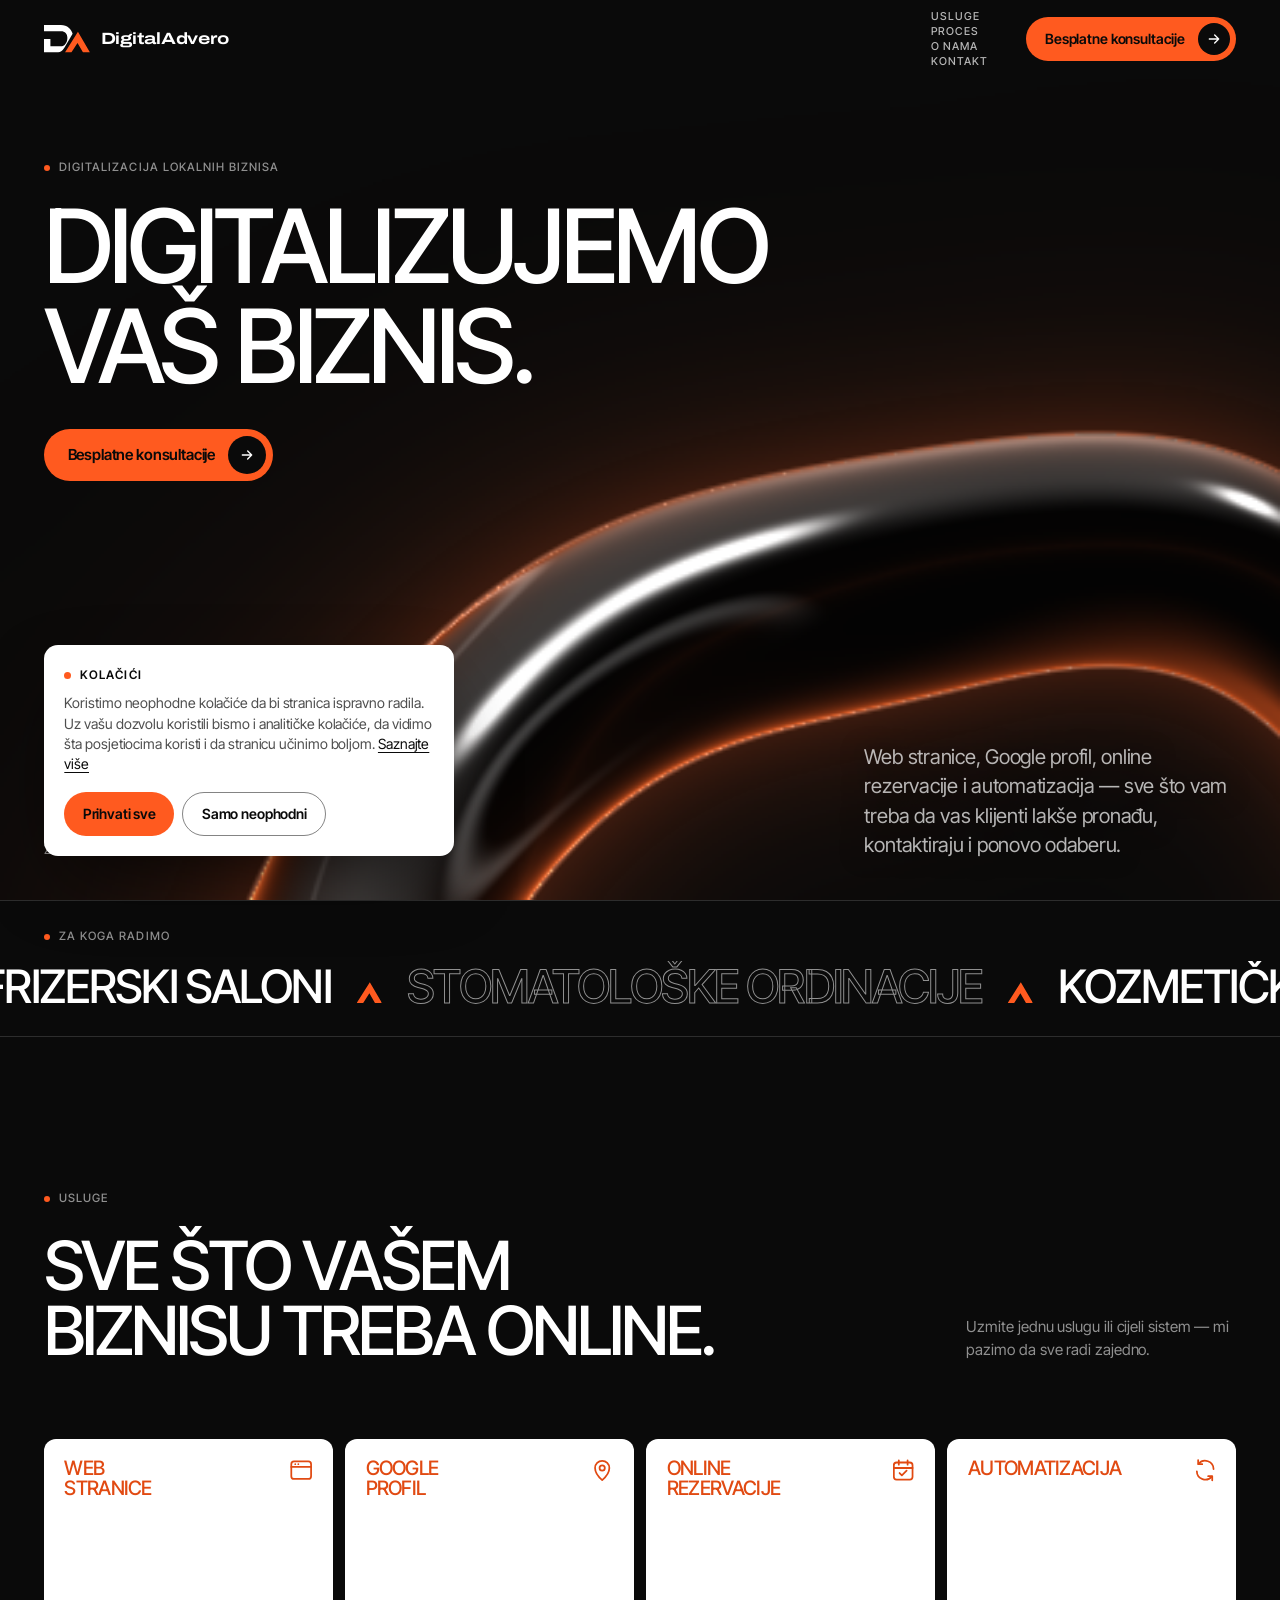
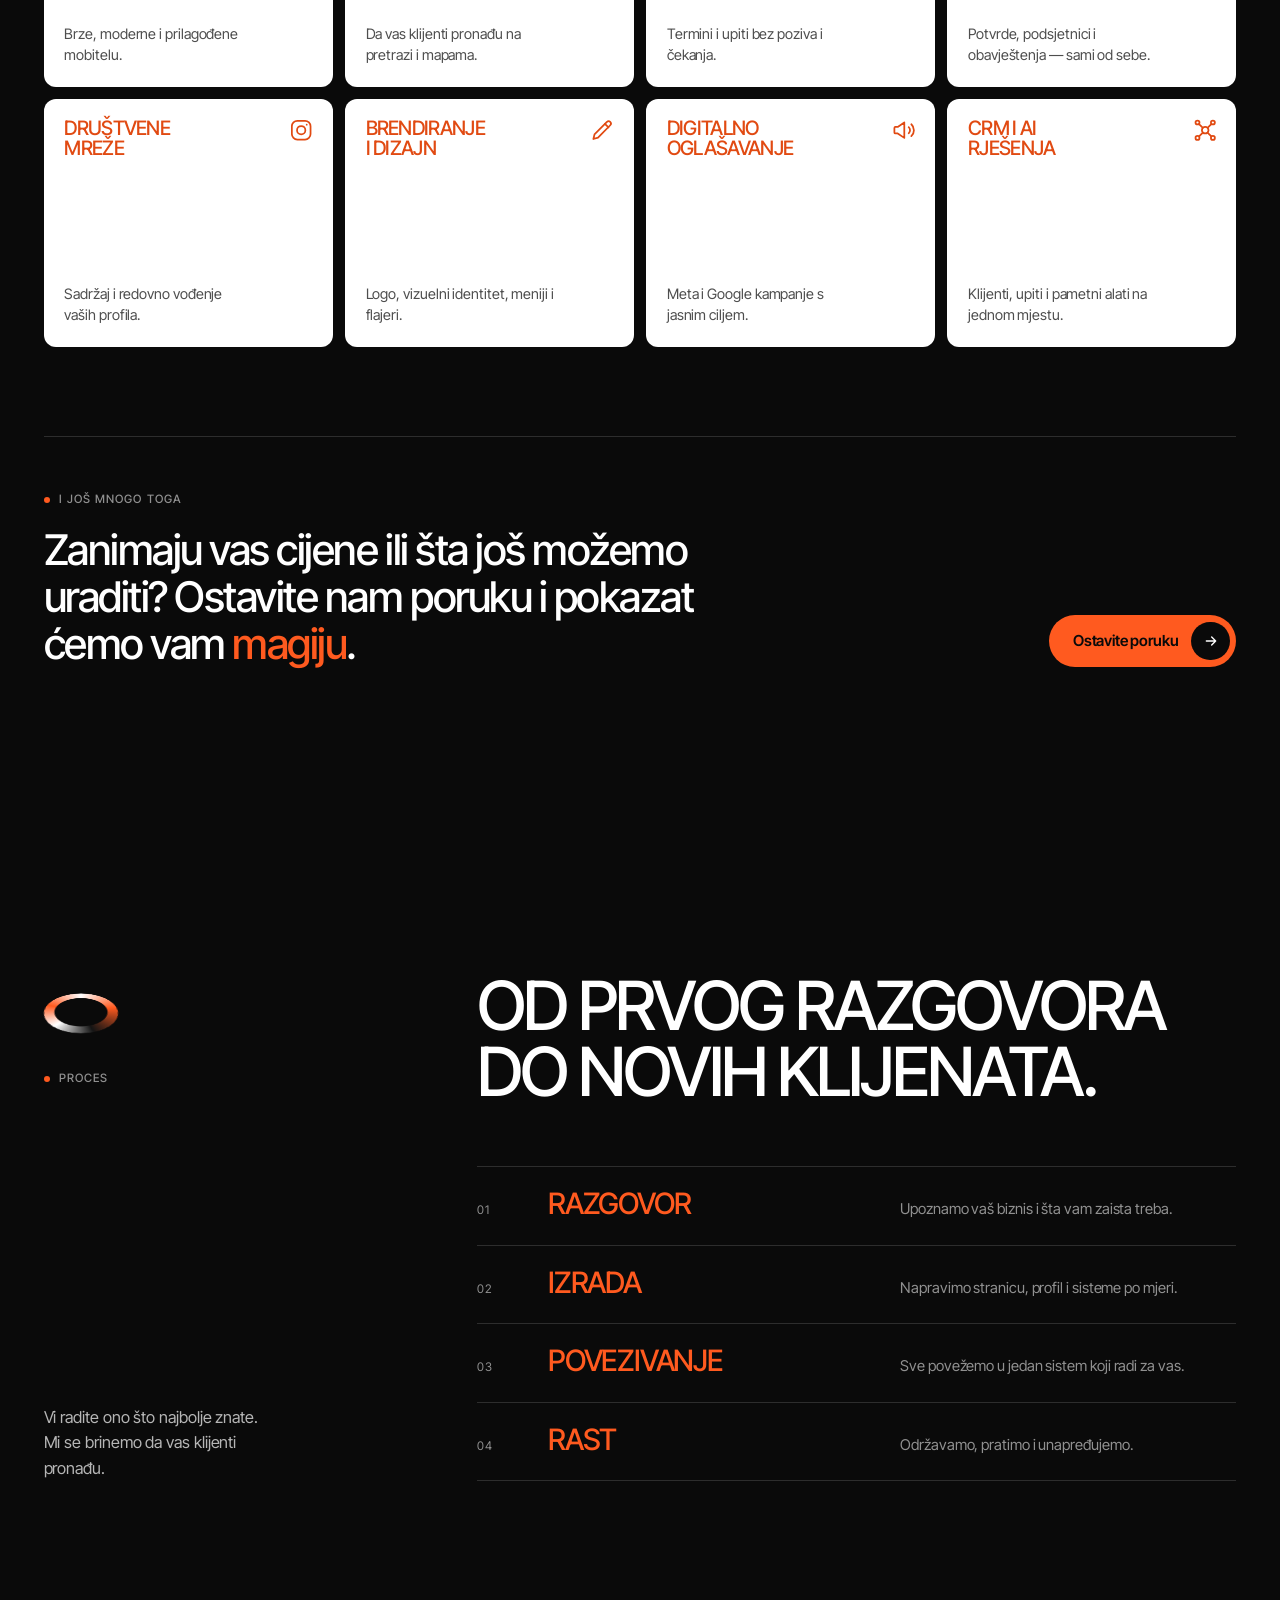
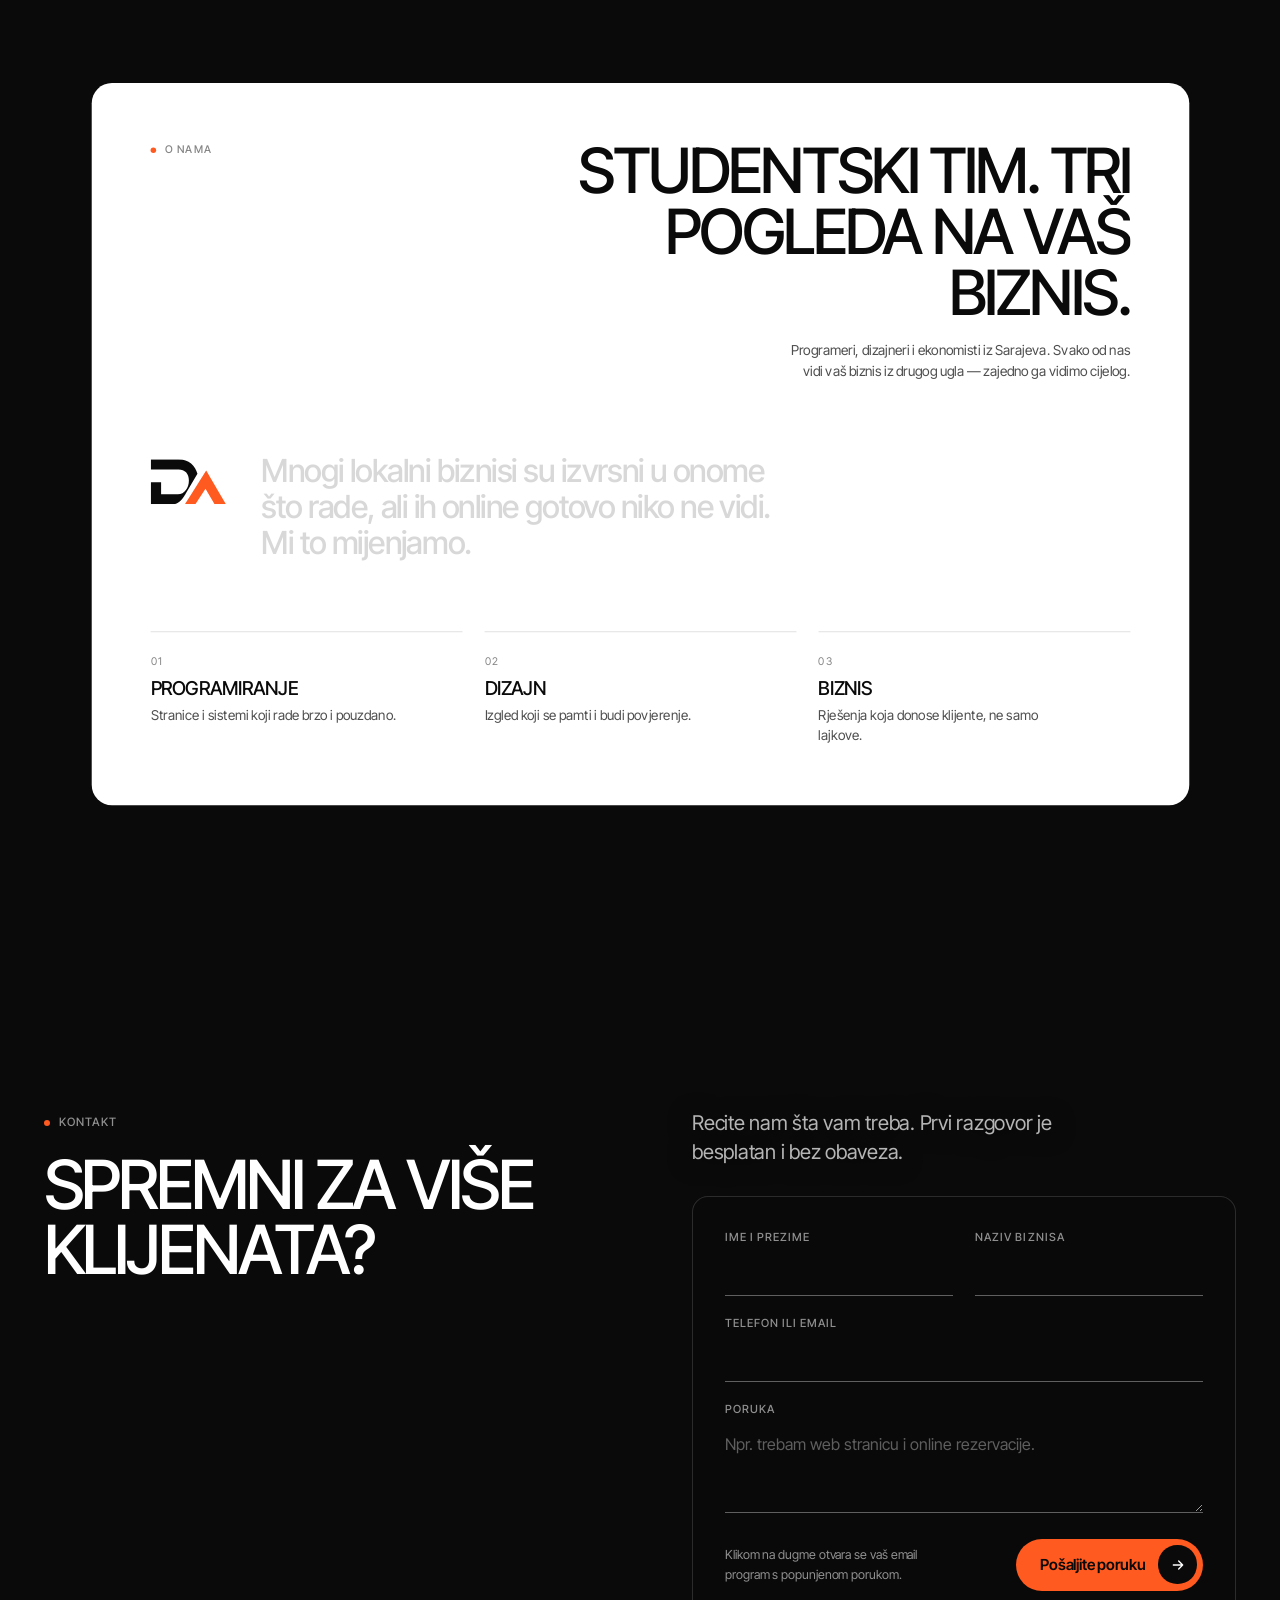
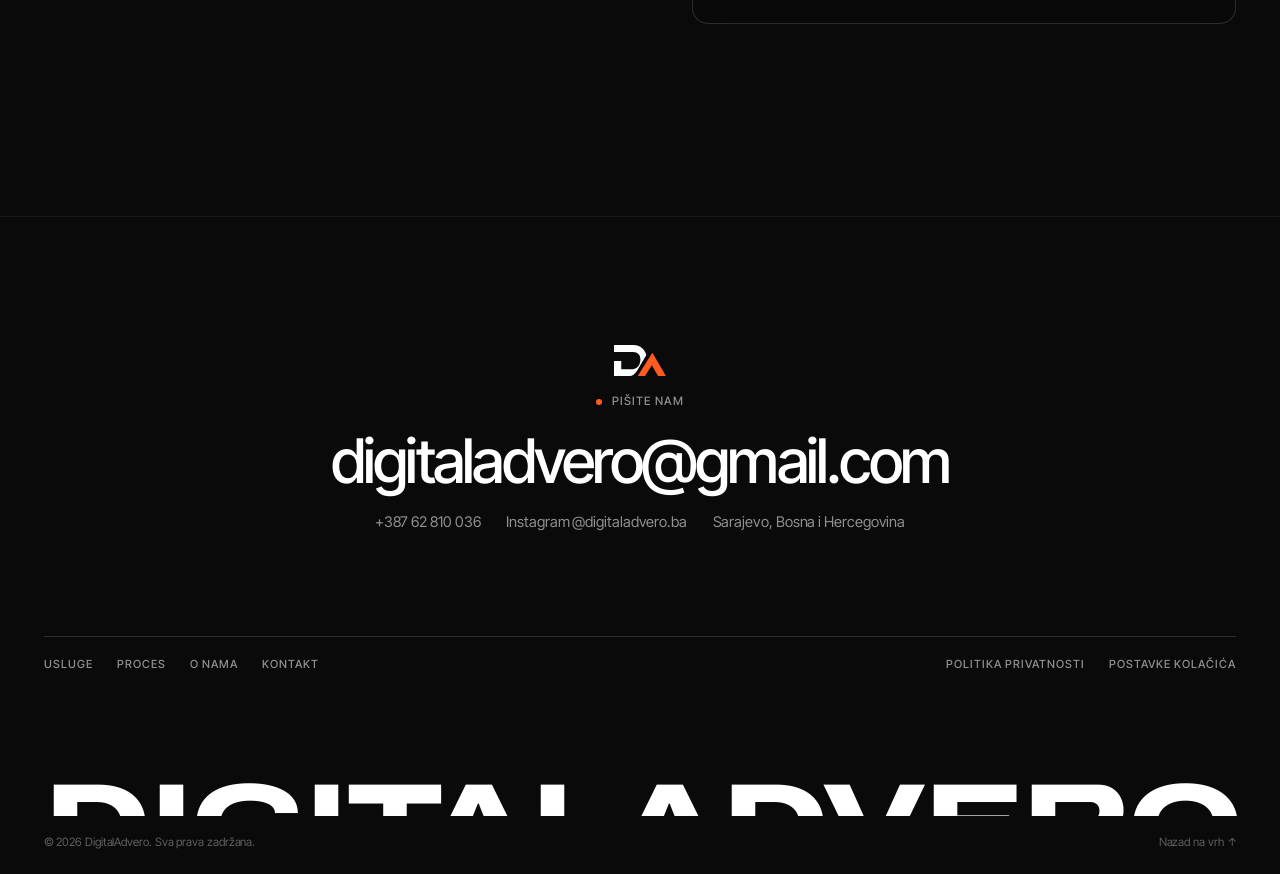
==== commit 10d5bf04: "Update site: assets, new easter egg, domain URLs - Add the missing assets folder (icons, link previe" ====
--- a/index.html
+++ b/index.html
@@ -7,23 +7,23 @@
 <meta name="description" content="Web stranice, Google profil, online rezervacije i automatizacija za lokalne biznise u Bosni i Hercegovini. Studentski tim iz Sarajeva.">
 <meta name="robots" content="index, follow, max-image-preview:large">
 <meta name="theme-color" content="#0a0a0a">
-<!-- Update the domain below (canonical, og:url, og:image, sitemap.xml, robots.txt) once the final URL is known. See README.md -->
-<link rel="canonical" href="https://digitaladvero.ba/">
+<!-- Live domain: digitaladvero.com (set in CNAME). If it ever changes, update it here, in sitemap.xml and robots.txt. -->
+<link rel="canonical" href="https://digitaladvero.com/">
 
 <meta property="og:type" content="website">
 <meta property="og:site_name" content="DigitalAdvero">
 <meta property="og:locale" content="bs_BA">
 <meta property="og:title" content="DigitalAdvero — Digitalizujemo vaš biznis">
 <meta property="og:description" content="Web stranice, Google profil, online rezervacije i automatizacija za lokalne biznise u BiH.">
-<meta property="og:url" content="https://digitaladvero.ba/">
-<meta property="og:image" content="https://digitaladvero.ba/assets/og-image.png">
+<meta property="og:url" content="https://digitaladvero.com/">
+<meta property="og:image" content="https://digitaladvero.com/assets/og-image.png">
 <meta property="og:image:width" content="1200">
 <meta property="og:image:height" content="630">
 <meta property="og:image:alt" content="DigitalAdvero — digitalizujemo vaš biznis">
 <meta name="twitter:card" content="summary_large_image">
 <meta name="twitter:title" content="DigitalAdvero — Digitalizujemo vaš biznis">
 <meta name="twitter:description" content="Web stranice, Google profil, online rezervacije i automatizacija za lokalne biznise u BiH.">
-<meta name="twitter:image" content="https://digitaladvero.ba/assets/og-image.png">
+<meta name="twitter:image" content="https://digitaladvero.com/assets/og-image.png">
 
 <link rel="icon" type="image/svg+xml" href="assets/favicon.svg">
 <link rel="icon" type="image/png" sizes="64x64" href="assets/favicon-64.png">
@@ -52,9 +52,9 @@
   "@type": "ProfessionalService",
   "name": "DigitalAdvero",
   "description": "Studentski tim iz Sarajeva koji lokalnim biznisima u Bosni i Hercegovini pravi web stranice, uređuje Google profil, postavlja online rezervacije i automatizaciju.",
-  "url": "https://digitaladvero.ba/",
-  "logo": "https://digitaladvero.ba/assets/apple-touch-icon.png",
-  "image": "https://digitaladvero.ba/assets/og-image.png",
+  "url": "https://digitaladvero.com/",
+  "logo": "https://digitaladvero.com/assets/apple-touch-icon.png",
+  "image": "https://digitaladvero.com/assets/og-image.png",
   "email": "digitaladvero@gmail.com",
   "telephone": "+387 62 810 036",
   "address": { "@type": "PostalAddress", "addressLocality": "Sarajevo", "addressCountry": "BA" },
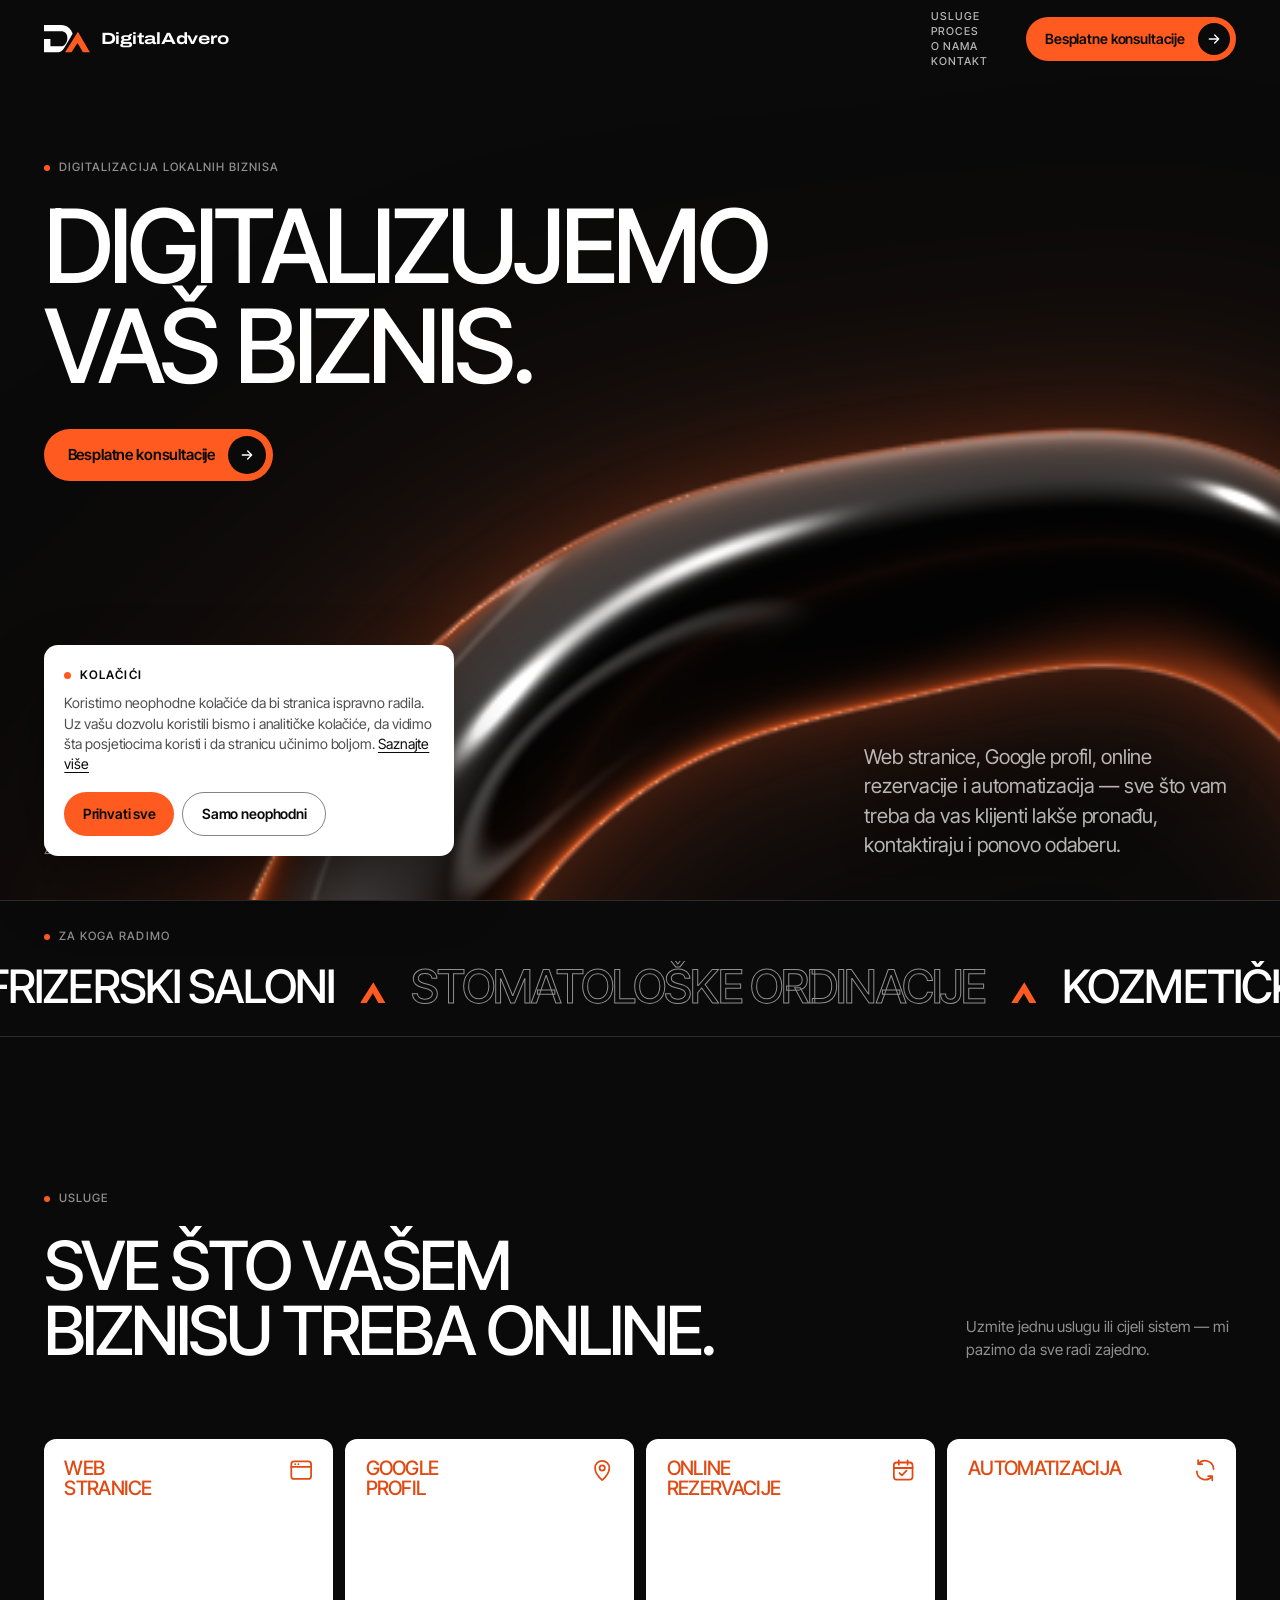
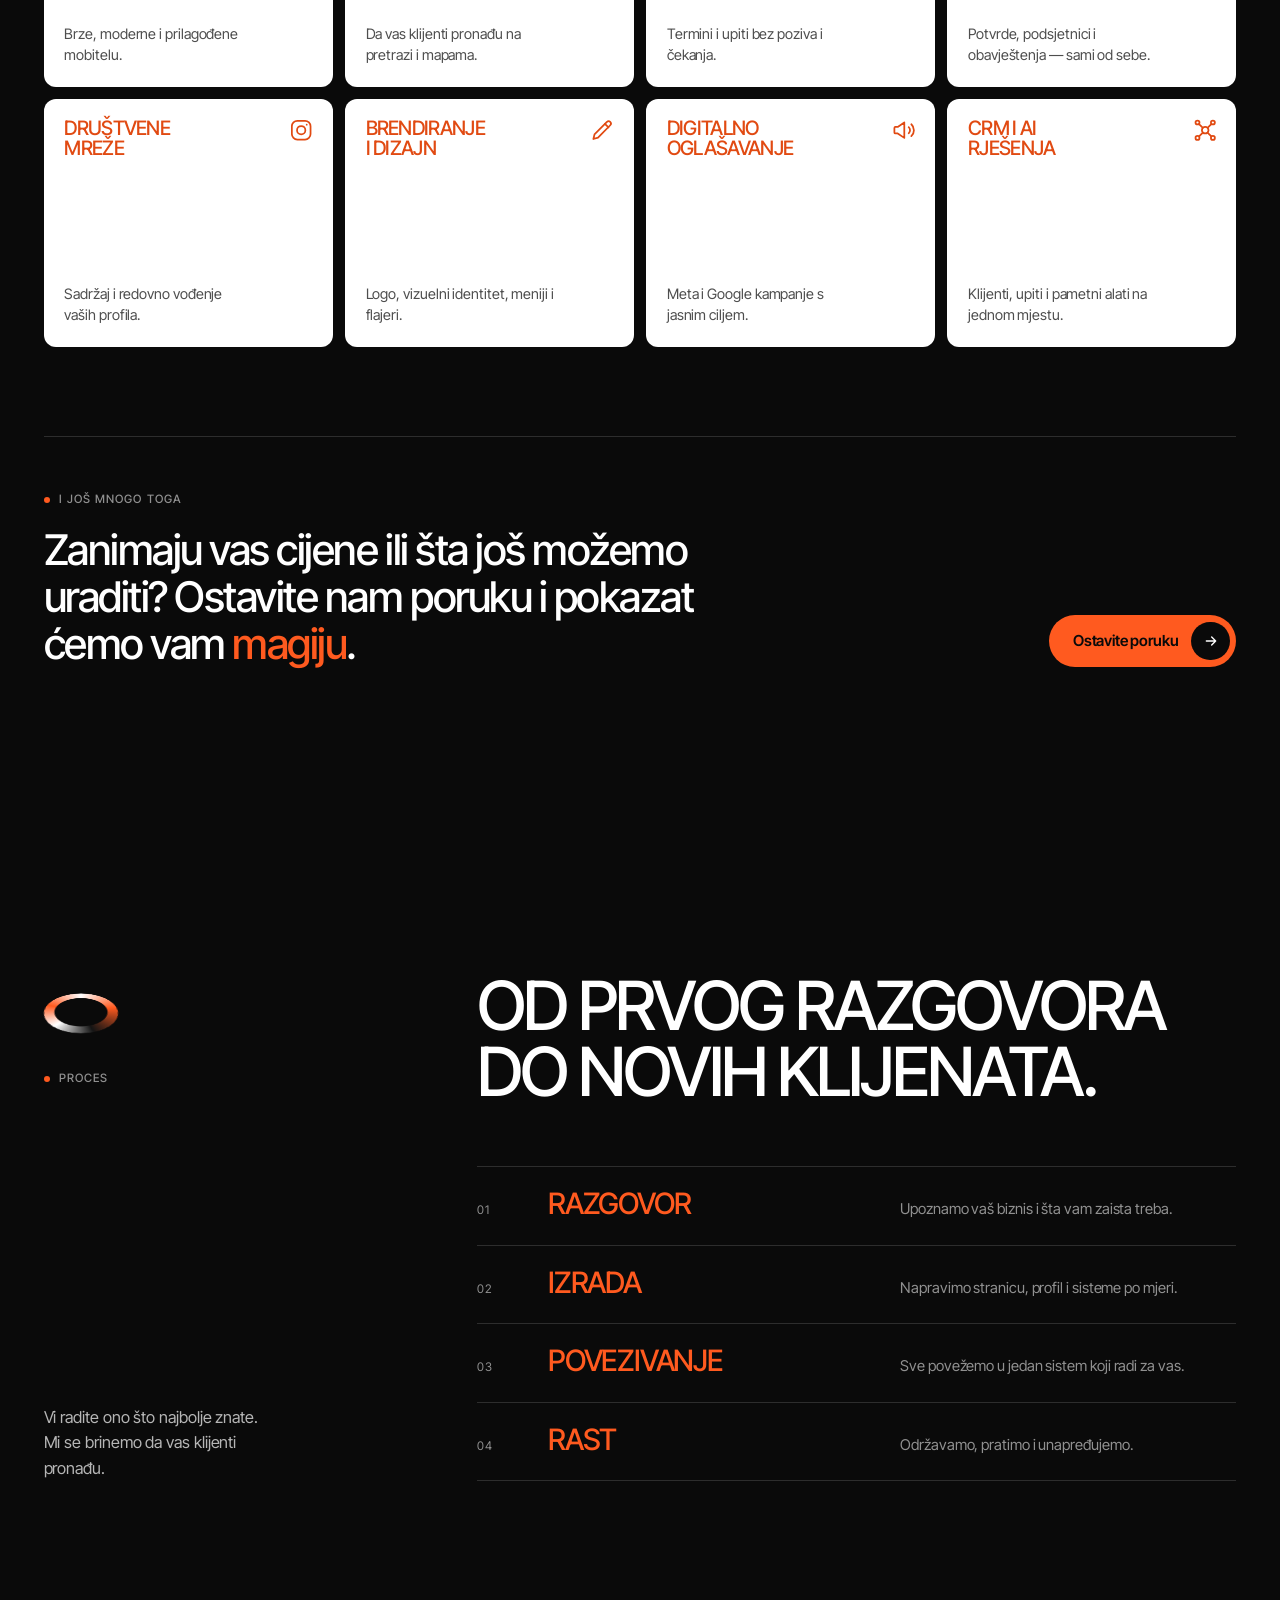
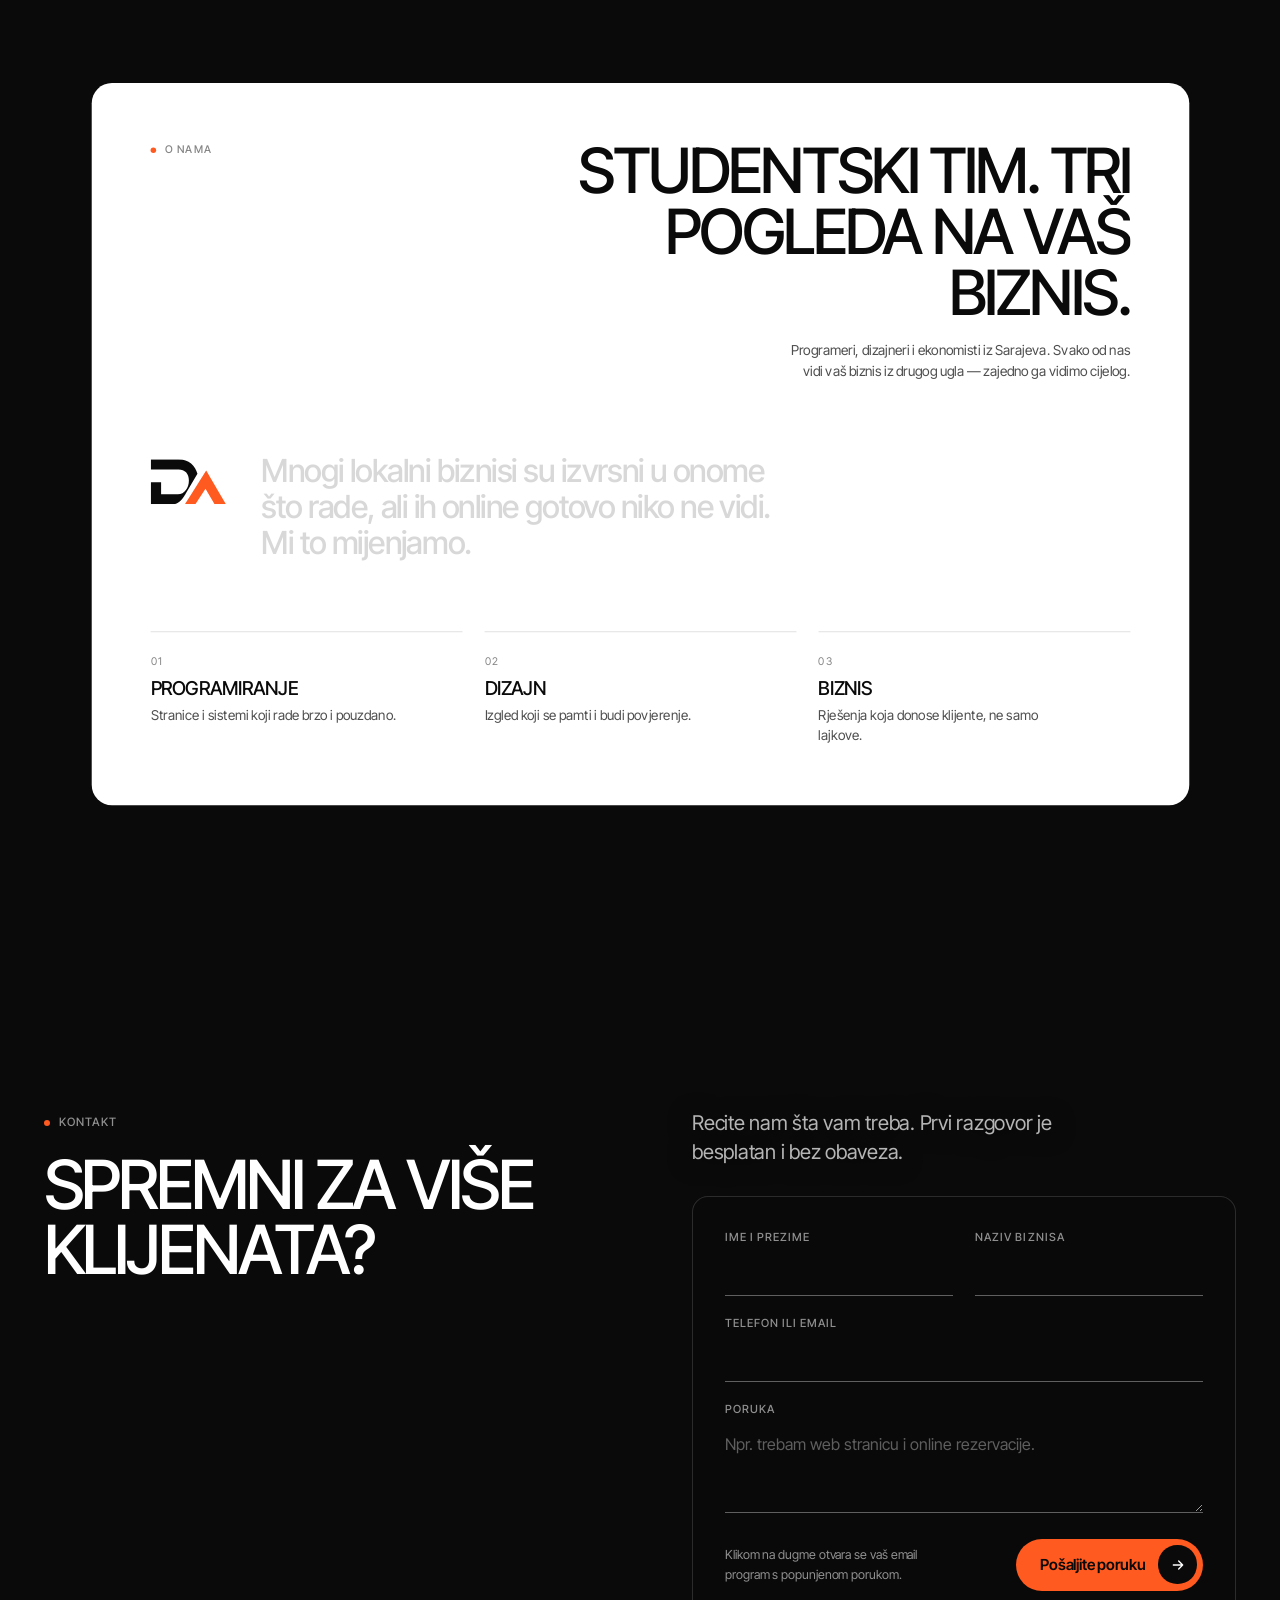
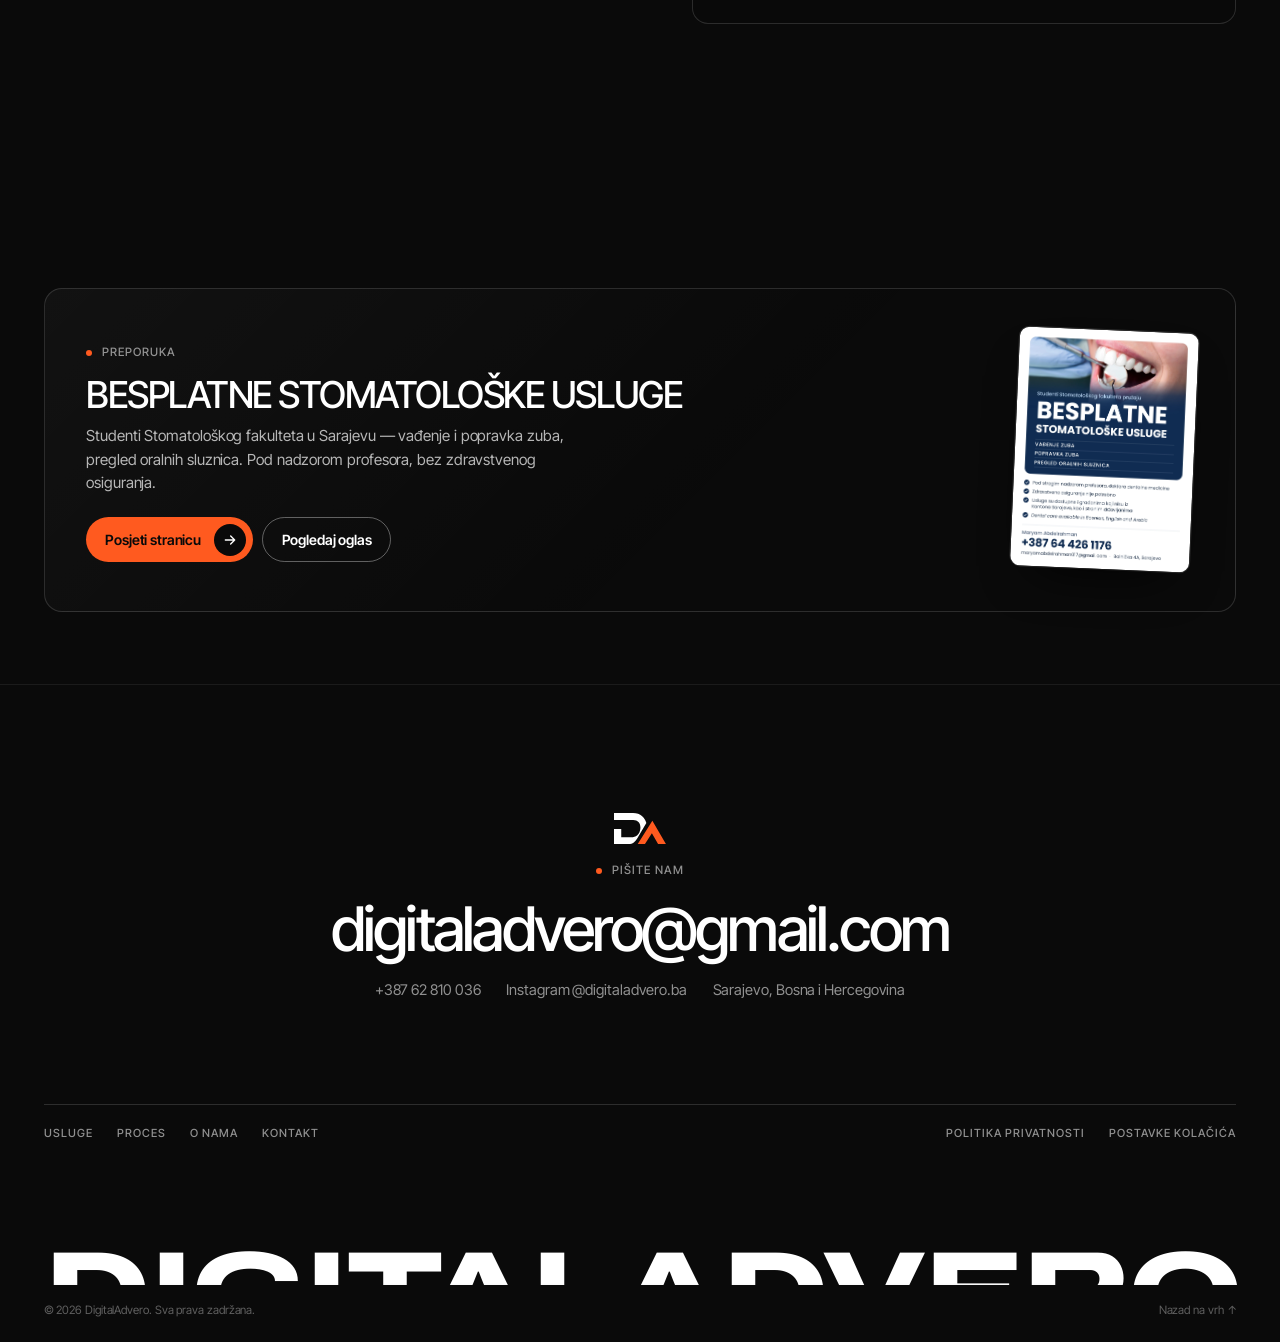
==== commit 0a14ee6c: "Add recommendation block for free dental services - Quiet "Preporuka" card before the footer, linkin" ====
--- a/index.html
+++ b/index.html
@@ -288,6 +288,26 @@
     </div>
   </div>
 </section>
+
+<!-- ======================= RECOMMENDATION ======================= -->
+<section class="ad-sec" aria-label="Preporuka">
+  <div class="wrap">
+    <div class="ad" data-reveal>
+      <div class="ad-copy">
+        <p class="label">Preporuka</p>
+        <h2 class="ad-title">Besplatne stomatološke usluge</h2>
+        <p class="ad-text">Studenti Stomatološkog fakulteta u Sarajevu — vađenje i popravka zuba, pregled oralnih sluznica. Pod nadzorom profesora, bez zdravstvenog osiguranja.</p>
+        <div class="ad-actions">
+          <a class="btn btn-orange btn-sm" href="https://digitaladvero.github.io/maryam/" target="_blank" rel="noopener"><span class="roll"><span>Posjeti stranicu</span></span><span class="btn-ic" aria-hidden="true"><svg><use href="#i-arrow"/></svg></span></a>
+          <button type="button" class="btn btn-ghost btn-sm btn-plain" data-ad-open><span class="roll"><span>Pogledaj oglas</span></span></button>
+        </div>
+      </div>
+      <button type="button" class="ad-thumb" data-ad-open aria-label="Otvori oglas u punoj veličini">
+        <img src="assets/oglas-stomatologija.webp" alt="Oglas: besplatne stomatološke usluge studenata Stomatološkog fakulteta u Sarajevu" width="1500" height="2000" loading="lazy" decoding="async">
+      </button>
+    </div>
+  </div>
+</section>
 </main>
 
 <!-- ======================= FOOTER ======================= -->
@@ -330,10 +350,23 @@
   </div>
 </div>
 
+<!-- The recommended ad, full size -->
+<div class="ad-box" id="adBox" role="dialog" aria-modal="true" aria-label="Oglas: besplatne stomatološke usluge" hidden>
+  <div class="ad-box-in">
+    <img src="assets/oglas-stomatologija.webp" alt="Besplatne stomatološke usluge: vađenje zuba, popravka zuba i pregled oralnih sluznica. Studenti Stomatološkog fakulteta, pod nadzorom profesora. Kontakt: Maryam Abdelrahman, +387 64 426 1176, Bolnička 4A, Sarajevo." width="1500" height="2000" loading="lazy" decoding="async">
+    <div class="ad-box-actions">
+      <a class="btn btn-orange btn-sm" href="https://digitaladvero.github.io/maryam/" target="_blank" rel="noopener"><span class="roll"><span>Posjeti stranicu</span></span><span class="btn-ic" aria-hidden="true"><svg><use href="#i-arrow"/></svg></span></a>
+      <a class="btn btn-ghost btn-sm btn-plain" href="tel:+387644261176"><span class="roll"><span>Pozovi</span></span></a>
+      <button type="button" class="btn btn-ghost btn-sm btn-plain" data-ad-close><span class="roll"><span>Zatvori</span></span></button>
+    </div>
+  </div>
+</div>
+
 <div class="cursor" aria-hidden="true"></div>
 
 <script src="js/app.js" defer></script>
 <script src="js/ring.js" defer></script>
+<script src="js/ad.js" defer></script>
 <script src="js/secret.js" defer></script>
 </body>
 </html>
--- a/css/style.css
+++ b/css/style.css
@@ -479,3 +479,36 @@
 /* ---------- Legal page footer ---------- */
 .footer--slim { padding-top: 0; }
 .legal-body strong { color: var(--white); font-weight: 600; }
+
+/* ---------- Recommendation (a quiet ad block before the footer) ---------- */
+.ad-sec { position: relative; z-index: 1; background: var(--black); padding-block: clamp(2.5rem, 6vw, 4.5rem); }
+.ad {
+  display: grid; grid-template-columns: minmax(0, 1fr) auto; align-items: center; gap: 1.6rem clamp(2rem, 5vw, 4rem);
+  padding: clamp(1.4rem, 3.5vw, 2.6rem); border: 1px solid var(--w15); border-radius: 18px;
+  background: linear-gradient(135deg, rgba(255, 255, 255, .035), rgba(255, 255, 255, 0) 60%);
+}
+.ad-title { margin: .9rem 0 .7rem; font-size: clamp(1.5rem, 2.9vw, 2.5rem); text-transform: uppercase; letter-spacing: -.04em; line-height: .98; }
+.ad-text { max-width: 54ch; font-size: .95rem; color: var(--w70); }
+.ad-actions { display: flex; flex-wrap: wrap; gap: .6rem; margin-top: 1.4rem; }
+.ad-thumb {
+  display: block; width: clamp(120px, 14vw, 180px); padding: 0; border-radius: 10px; overflow: hidden; cursor: zoom-in;
+  transform: rotate(2.5deg); box-shadow: 0 24px 50px -24px rgba(0, 0, 0, .9), 0 0 0 1px var(--w15);
+  transition: transform .7s var(--ease), box-shadow .7s var(--ease);
+}
+.ad-thumb img { display: block; width: 100%; height: auto; }
+.ad-thumb:hover, .ad-thumb:focus-visible { transform: rotate(0deg) translate3d(0, -6px, 0) scale(1.03); box-shadow: 0 34px 60px -26px rgba(0, 0, 0, .95), 0 0 0 1px var(--w35); }
+.ad-box {
+  position: fixed; inset: 0; z-index: 700; display: grid; place-items: center; padding: clamp(.75rem, 3vw, 2rem);
+  background: rgba(10, 10, 10, .88); -webkit-backdrop-filter: blur(10px); backdrop-filter: blur(10px);
+  opacity: 0; transition: opacity .4s var(--ease);
+}
+.ad-box[hidden] { display: none; }
+.ad-box.is-open { opacity: 1; }
+.ad-box-in { display: flex; flex-direction: column; align-items: center; gap: 1rem; max-height: 100%; transform: translate3d(0, 16px, 0) scale(.98); transition: transform .6s var(--ease); }
+.ad-box.is-open .ad-box-in { transform: none; }
+.ad-box img { display: block; width: auto; height: auto; max-width: min(92vw, 640px); max-height: calc(100vh - 7rem); max-height: calc(100svh - 7rem); border-radius: 12px; box-shadow: 0 40px 90px -30px rgba(0, 0, 0, .9); }
+.ad-box-actions { display: flex; flex-wrap: wrap; justify-content: center; gap: .5rem; }
+@media (max-width: 700px) {
+  .ad { grid-template-columns: minmax(0, 1fr); }
+  .ad-thumb { order: -1; width: 112px; }
+}
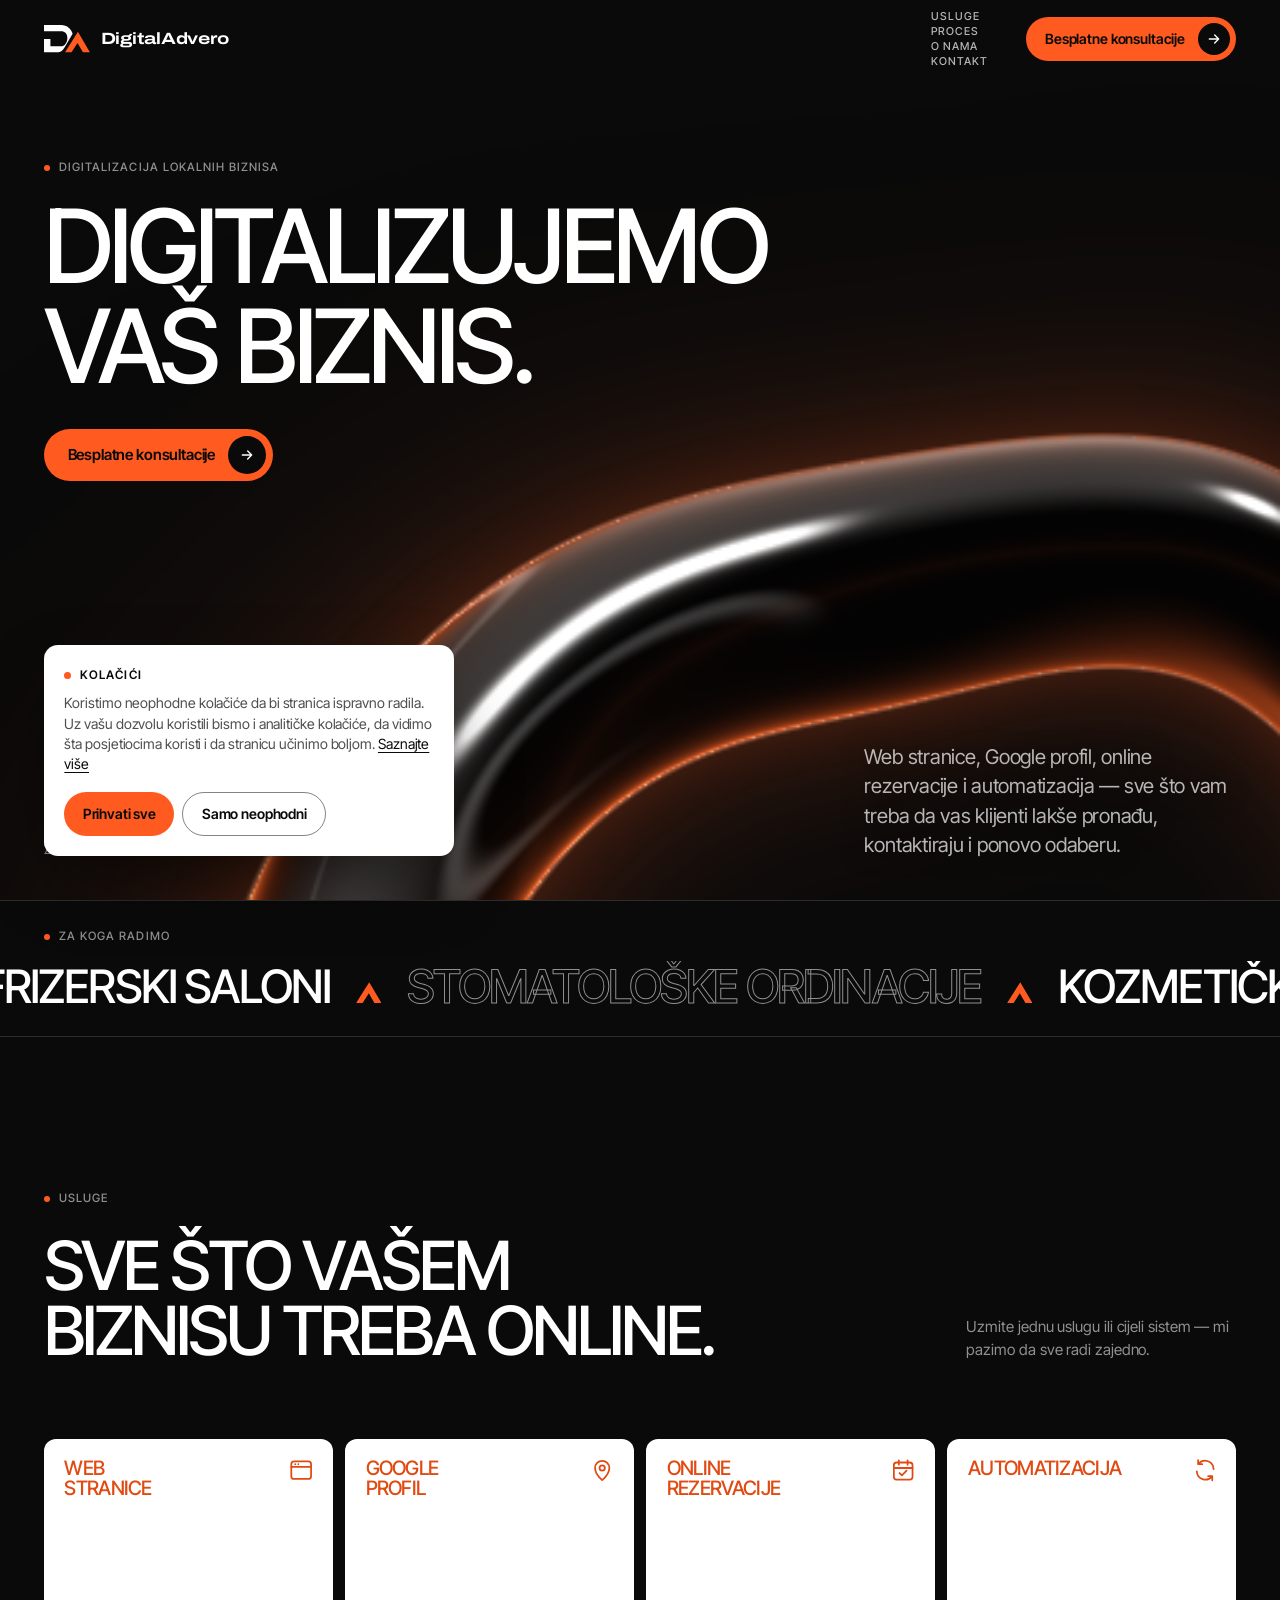
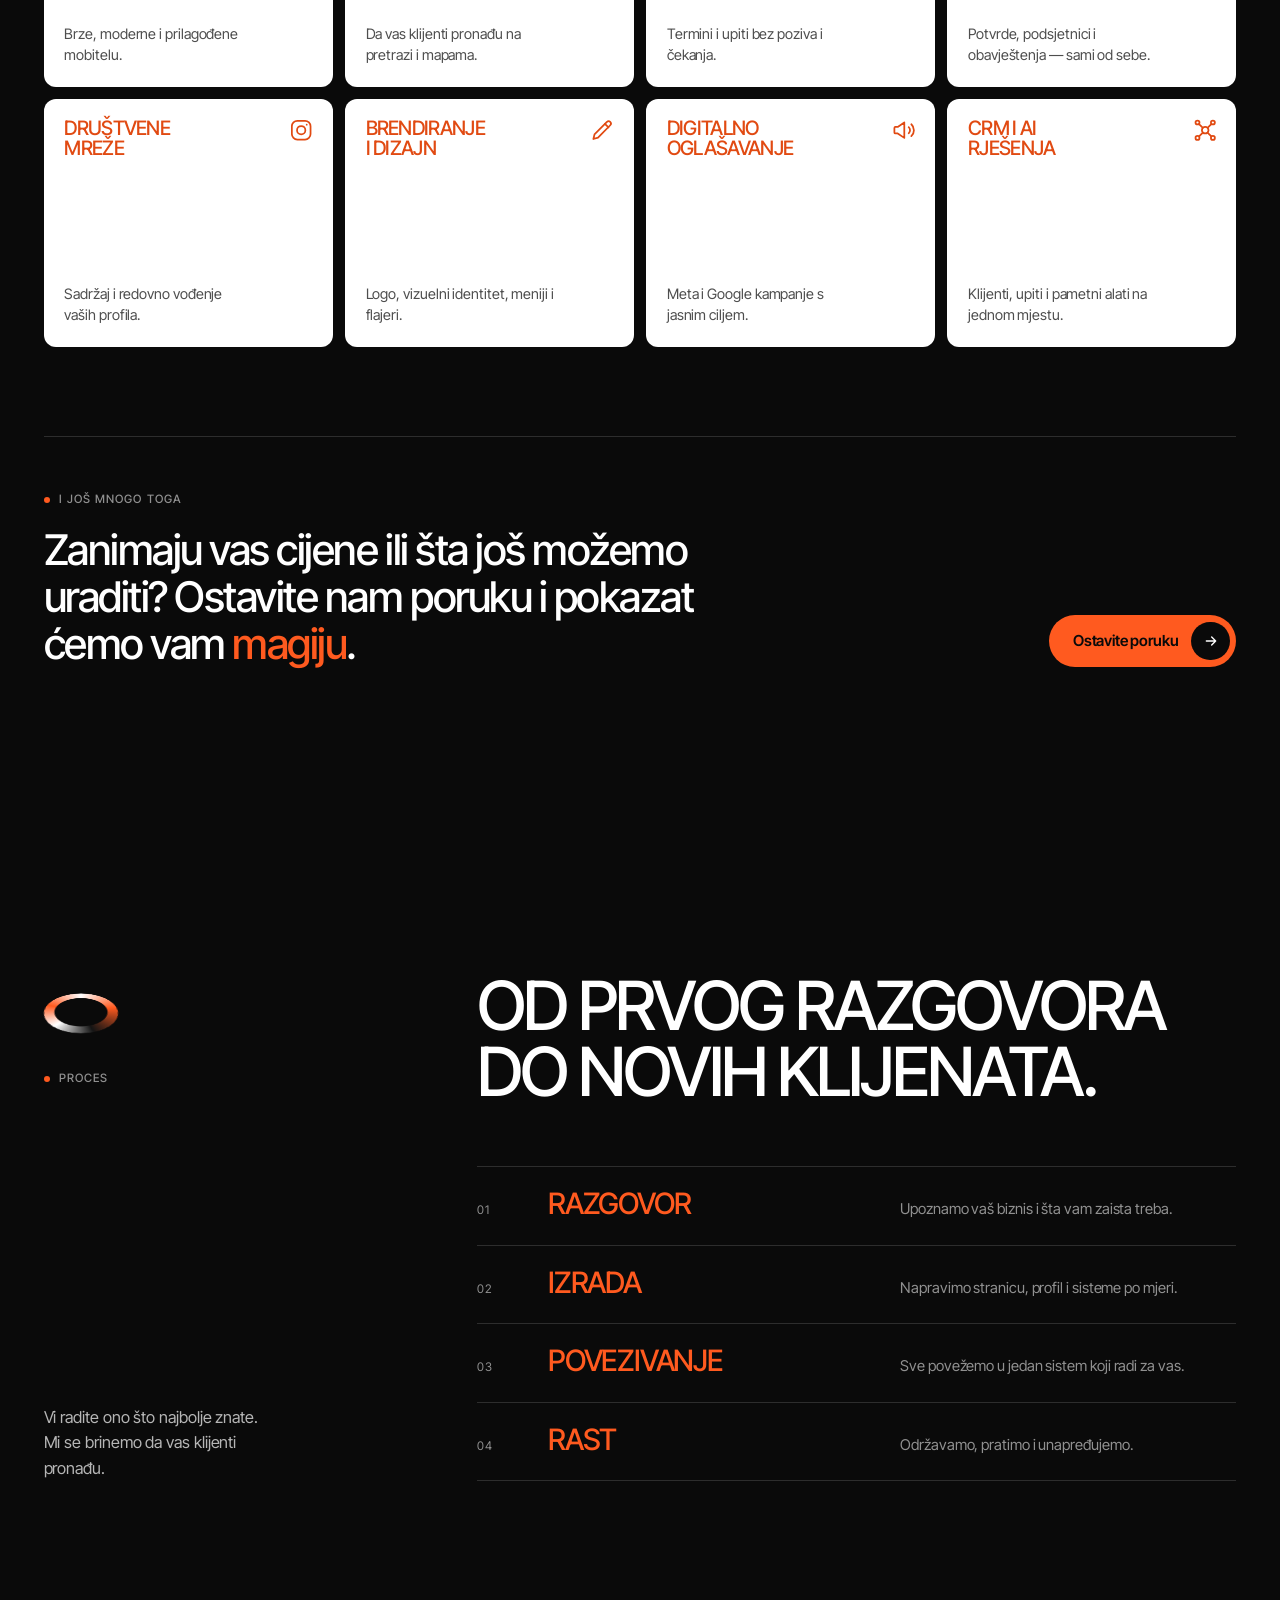
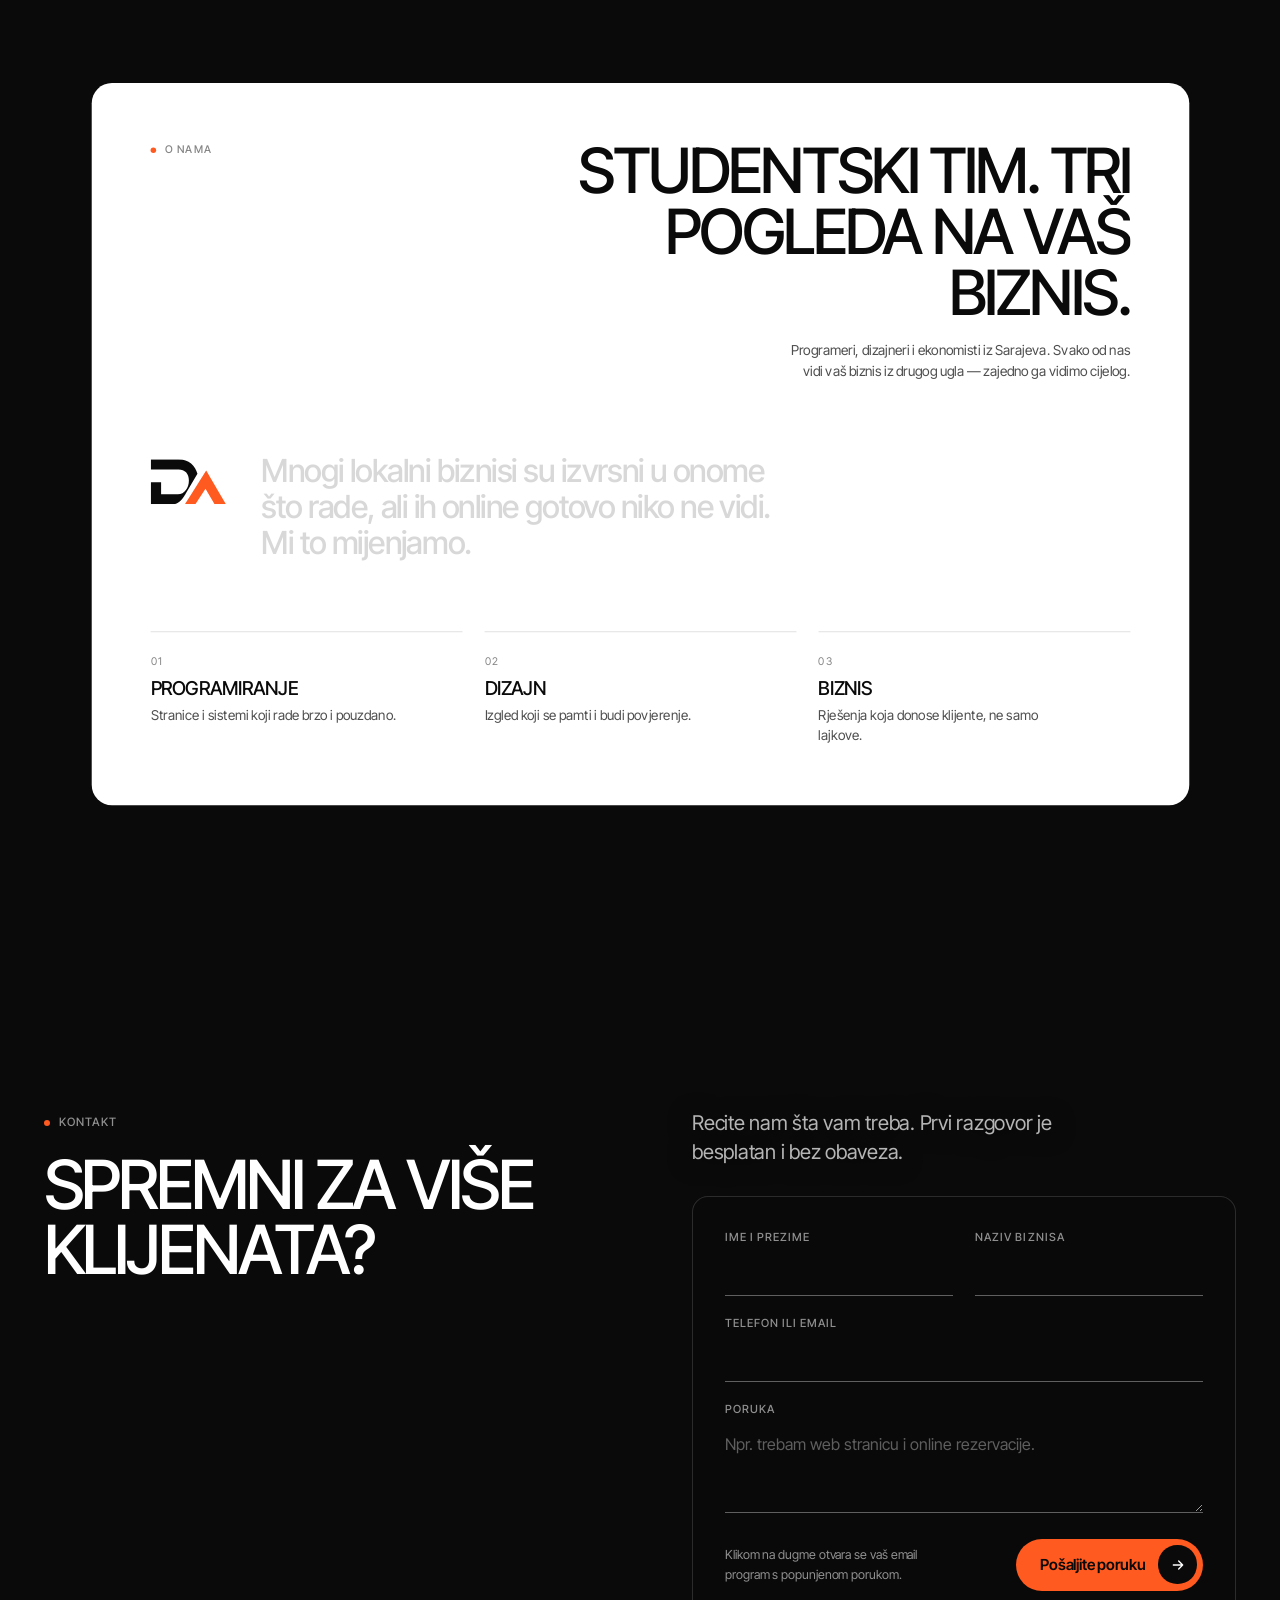
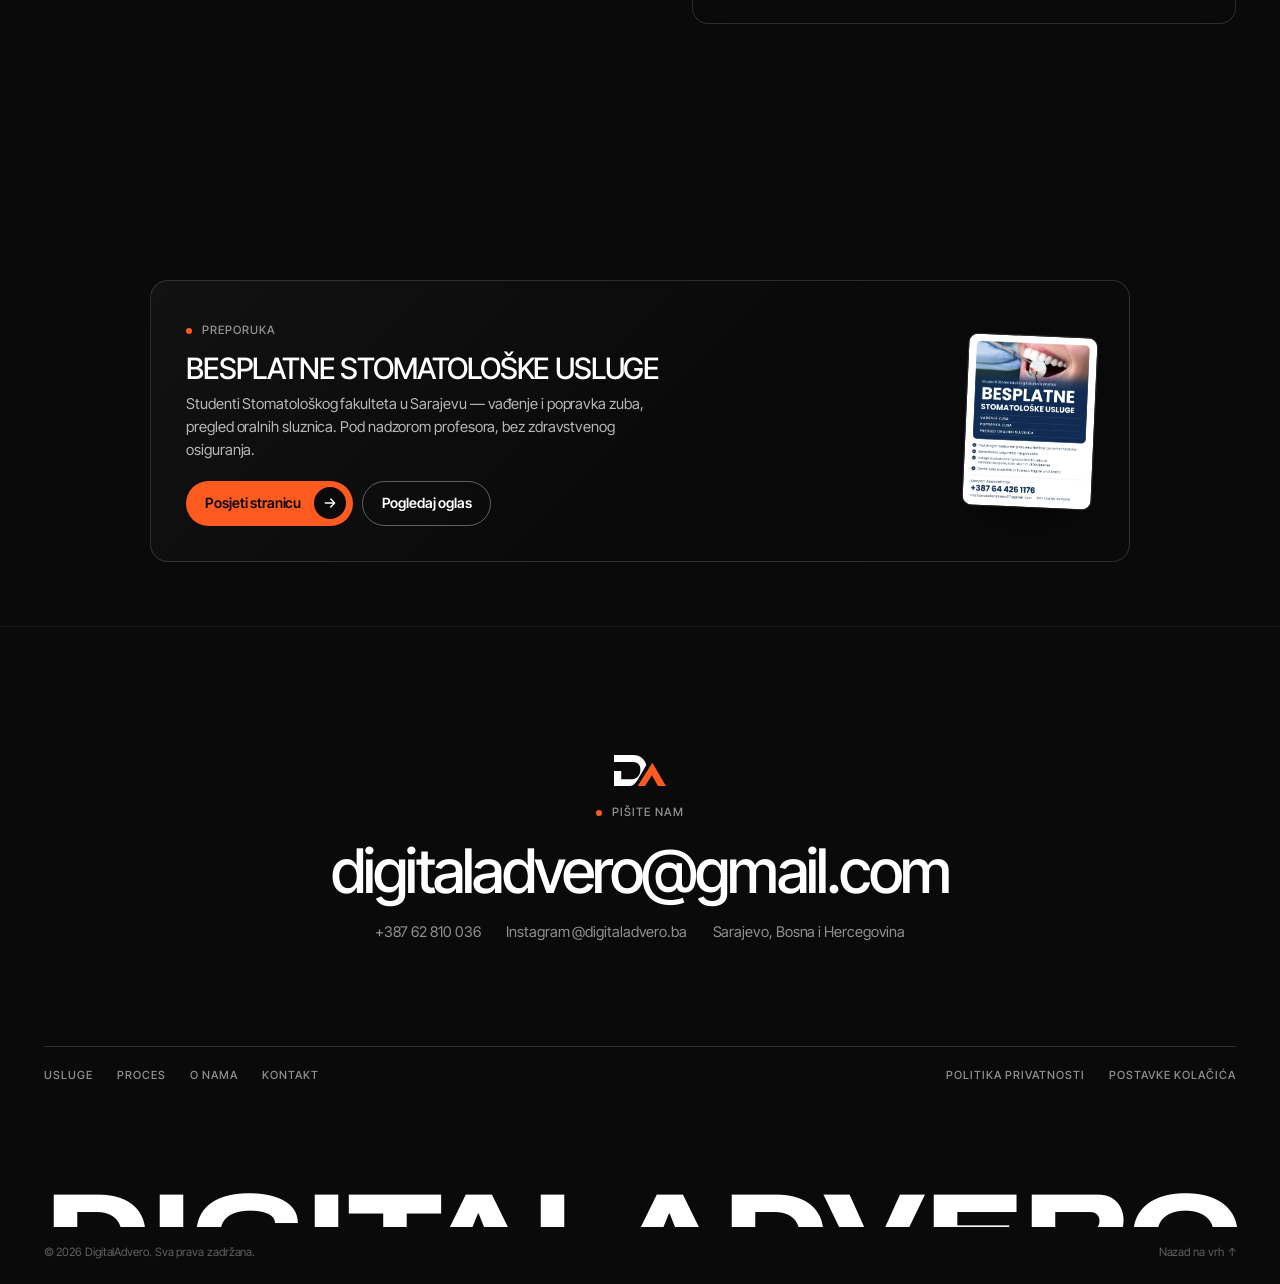
==== commit dc1ef8b3: "Make the ad smaller and always fit the screen - Compact centred card with a smaller poster thumbnail" ====
--- a/index.html
+++ b/index.html
@@ -44,7 +44,7 @@
 <link rel="preconnect" href="https://fonts.googleapis.com">
 <link rel="preconnect" href="https://fonts.gstatic.com" crossorigin>
 <link href="https://fonts.googleapis.com/css2?family=Archivo:wdth,wght@125,700;125,800&family=Inter+Tight:wght@400;500;600&display=swap" rel="stylesheet">
-<link rel="stylesheet" href="css/style.css">
+<link rel="stylesheet" href="css/style.css?v=9">
 
 <script type="application/ld+json">
 {
@@ -303,7 +303,7 @@
         </div>
       </div>
       <button type="button" class="ad-thumb" data-ad-open aria-label="Otvori oglas u punoj veličini">
-        <img src="assets/oglas-stomatologija.webp" alt="Oglas: besplatne stomatološke usluge studenata Stomatološkog fakulteta u Sarajevu" width="1500" height="2000" loading="lazy" decoding="async">
+        <img src="assets/oglas-stomatologija.webp" alt="Oglas: besplatne stomatološke usluge studenata Stomatološkog fakulteta u Sarajevu" width="150" height="200" loading="lazy" decoding="async">
       </button>
     </div>
   </div>
@@ -353,7 +353,7 @@
 <!-- The recommended ad, full size -->
 <div class="ad-box" id="adBox" role="dialog" aria-modal="true" aria-label="Oglas: besplatne stomatološke usluge" hidden>
   <div class="ad-box-in">
-    <img src="assets/oglas-stomatologija.webp" alt="Besplatne stomatološke usluge: vađenje zuba, popravka zuba i pregled oralnih sluznica. Studenti Stomatološkog fakulteta, pod nadzorom profesora. Kontakt: Maryam Abdelrahman, +387 64 426 1176, Bolnička 4A, Sarajevo." width="1500" height="2000" loading="lazy" decoding="async">
+    <img src="assets/oglas-stomatologija.webp" alt="Besplatne stomatološke usluge: vađenje zuba, popravka zuba i pregled oralnih sluznica. Studenti Stomatološkog fakulteta, pod nadzorom profesora. Kontakt: Maryam Abdelrahman, +387 64 426 1176, Bolnička 4A, Sarajevo." width="480" height="640" loading="lazy" decoding="async">
     <div class="ad-box-actions">
       <a class="btn btn-orange btn-sm" href="https://digitaladvero.github.io/maryam/" target="_blank" rel="noopener"><span class="roll"><span>Posjeti stranicu</span></span><span class="btn-ic" aria-hidden="true"><svg><use href="#i-arrow"/></svg></span></a>
       <a class="btn btn-ghost btn-sm btn-plain" href="tel:+387644261176"><span class="roll"><span>Pozovi</span></span></a>
@@ -364,9 +364,9 @@
 
 <div class="cursor" aria-hidden="true"></div>
 
-<script src="js/app.js" defer></script>
-<script src="js/ring.js" defer></script>
-<script src="js/ad.js" defer></script>
-<script src="js/secret.js" defer></script>
+<script src="js/app.js?v=9" defer></script>
+<script src="js/ring.js?v=9" defer></script>
+<script src="js/ad.js?v=9" defer></script>
+<script src="js/secret.js?v=9" defer></script>
 </body>
 </html>
--- a/css/style.css
+++ b/css/style.css
@@ -481,34 +481,43 @@
 .legal-body strong { color: var(--white); font-weight: 600; }
 
 /* ---------- Recommendation (a quiet ad block before the footer) ---------- */
-.ad-sec { position: relative; z-index: 1; background: var(--black); padding-block: clamp(2.5rem, 6vw, 4.5rem); }
+.ad-sec { position: relative; z-index: 1; background: var(--black); padding-block: clamp(2.2rem, 5vw, 4rem); }
 .ad {
-  display: grid; grid-template-columns: minmax(0, 1fr) auto; align-items: center; gap: 1.6rem clamp(2rem, 5vw, 4rem);
-  padding: clamp(1.4rem, 3.5vw, 2.6rem); border: 1px solid var(--w15); border-radius: 18px;
+  display: grid; grid-template-columns: minmax(0, 1fr) auto; align-items: center; gap: 1.4rem clamp(1.6rem, 4vw, 3.2rem);
+  max-width: 980px; margin-inline: auto; padding: clamp(1.3rem, 3vw, 2.2rem); border: 1px solid var(--w15); border-radius: 18px;
   background: linear-gradient(135deg, rgba(255, 255, 255, .035), rgba(255, 255, 255, 0) 60%);
 }
-.ad-title { margin: .9rem 0 .7rem; font-size: clamp(1.5rem, 2.9vw, 2.5rem); text-transform: uppercase; letter-spacing: -.04em; line-height: .98; }
-.ad-text { max-width: 54ch; font-size: .95rem; color: var(--w70); }
-.ad-actions { display: flex; flex-wrap: wrap; gap: .6rem; margin-top: 1.4rem; }
+.ad-title { margin: .8rem 0 .6rem; font-size: clamp(1.35rem, 2.3vw, 2rem); text-transform: uppercase; letter-spacing: -.04em; line-height: 1; }
+.ad-text { max-width: 54ch; font-size: .93rem; color: var(--w70); }
+.ad-actions { display: flex; flex-wrap: wrap; gap: .6rem; margin-top: 1.2rem; }
 .ad-thumb {
-  display: block; width: clamp(120px, 14vw, 180px); padding: 0; border-radius: 10px; overflow: hidden; cursor: zoom-in;
-  transform: rotate(2.5deg); box-shadow: 0 24px 50px -24px rgba(0, 0, 0, .9), 0 0 0 1px var(--w15);
+  display: block; width: clamp(104px, 10vw, 140px); padding: 0; border-radius: 9px; overflow: hidden; cursor: zoom-in;
+  transform: rotate(2.5deg); box-shadow: 0 22px 44px -22px rgba(0, 0, 0, .9), 0 0 0 1px var(--w15);
   transition: transform .7s var(--ease), box-shadow .7s var(--ease);
 }
 .ad-thumb img { display: block; width: 100%; height: auto; }
-.ad-thumb:hover, .ad-thumb:focus-visible { transform: rotate(0deg) translate3d(0, -6px, 0) scale(1.03); box-shadow: 0 34px 60px -26px rgba(0, 0, 0, .95), 0 0 0 1px var(--w35); }
+.ad-thumb:hover, .ad-thumb:focus-visible { transform: rotate(0deg) translate3d(0, -5px, 0) scale(1.03); box-shadow: 0 30px 56px -24px rgba(0, 0, 0, .95), 0 0 0 1px var(--w35); }
+/* the full ad: always fits the screen, buttons under it (or beside it on low laptop screens) */
 .ad-box {
-  position: fixed; inset: 0; z-index: 700; display: grid; place-items: center; padding: clamp(.75rem, 3vw, 2rem);
+  position: fixed; inset: 0; z-index: 700; display: grid; place-items: center; padding: clamp(.75rem, 2.5vw, 1.75rem);
   background: rgba(10, 10, 10, .88); -webkit-backdrop-filter: blur(10px); backdrop-filter: blur(10px);
   opacity: 0; transition: opacity .4s var(--ease);
 }
 .ad-box[hidden] { display: none; }
 .ad-box.is-open { opacity: 1; }
-.ad-box-in { display: flex; flex-direction: column; align-items: center; gap: 1rem; max-height: 100%; transform: translate3d(0, 16px, 0) scale(.98); transition: transform .6s var(--ease); }
+.ad-box-in { display: flex; flex-direction: column; align-items: center; gap: .9rem; max-width: 100%; max-height: 100%; transform: translate3d(0, 14px, 0) scale(.98); transition: transform .6s var(--ease); }
 .ad-box.is-open .ad-box-in { transform: none; }
-.ad-box img { display: block; width: auto; height: auto; max-width: min(92vw, 640px); max-height: calc(100vh - 7rem); max-height: calc(100svh - 7rem); border-radius: 12px; box-shadow: 0 40px 90px -30px rgba(0, 0, 0, .9); }
+.ad-box img {
+  display: block; width: auto; height: auto; border-radius: 12px; box-shadow: 0 36px 80px -30px rgba(0, 0, 0, .9);
+  max-width: min(88vw, 500px); max-height: min(calc(100vh - 7rem), 680px); max-height: min(calc(100svh - 7rem), 680px);
+}
 .ad-box-actions { display: flex; flex-wrap: wrap; justify-content: center; gap: .5rem; }
+@media (min-width: 900px) and (max-height: 860px) {
+  .ad-box-in { flex-direction: row; gap: 1.4rem; }
+  .ad-box-actions { flex-direction: column; align-items: stretch; }
+  .ad-box img { max-height: min(calc(100vh - 3.5rem), 680px); max-height: min(calc(100svh - 3.5rem), 680px); }
+}
 @media (max-width: 700px) {
   .ad { grid-template-columns: minmax(0, 1fr); }
-  .ad-thumb { order: -1; width: 112px; }
-}
+  .ad-thumb { order: -1; width: 100px; }
+}
